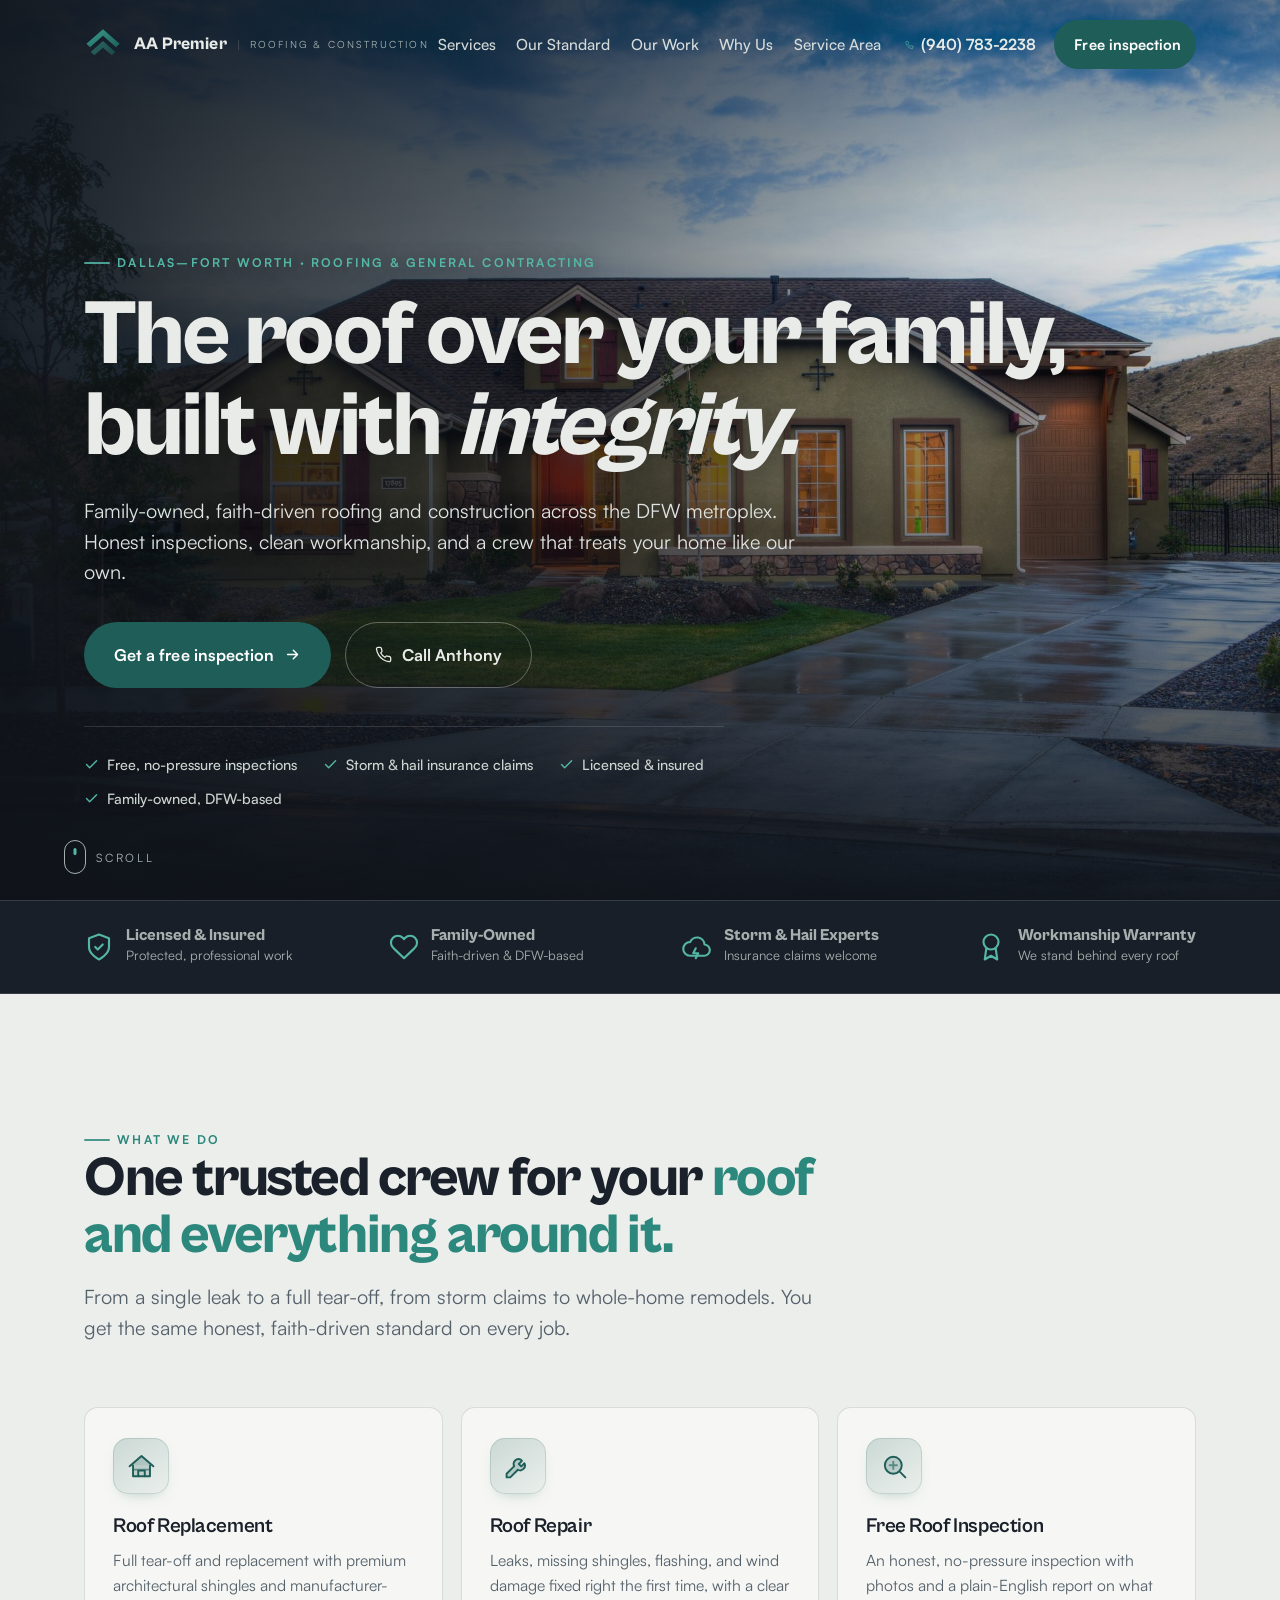
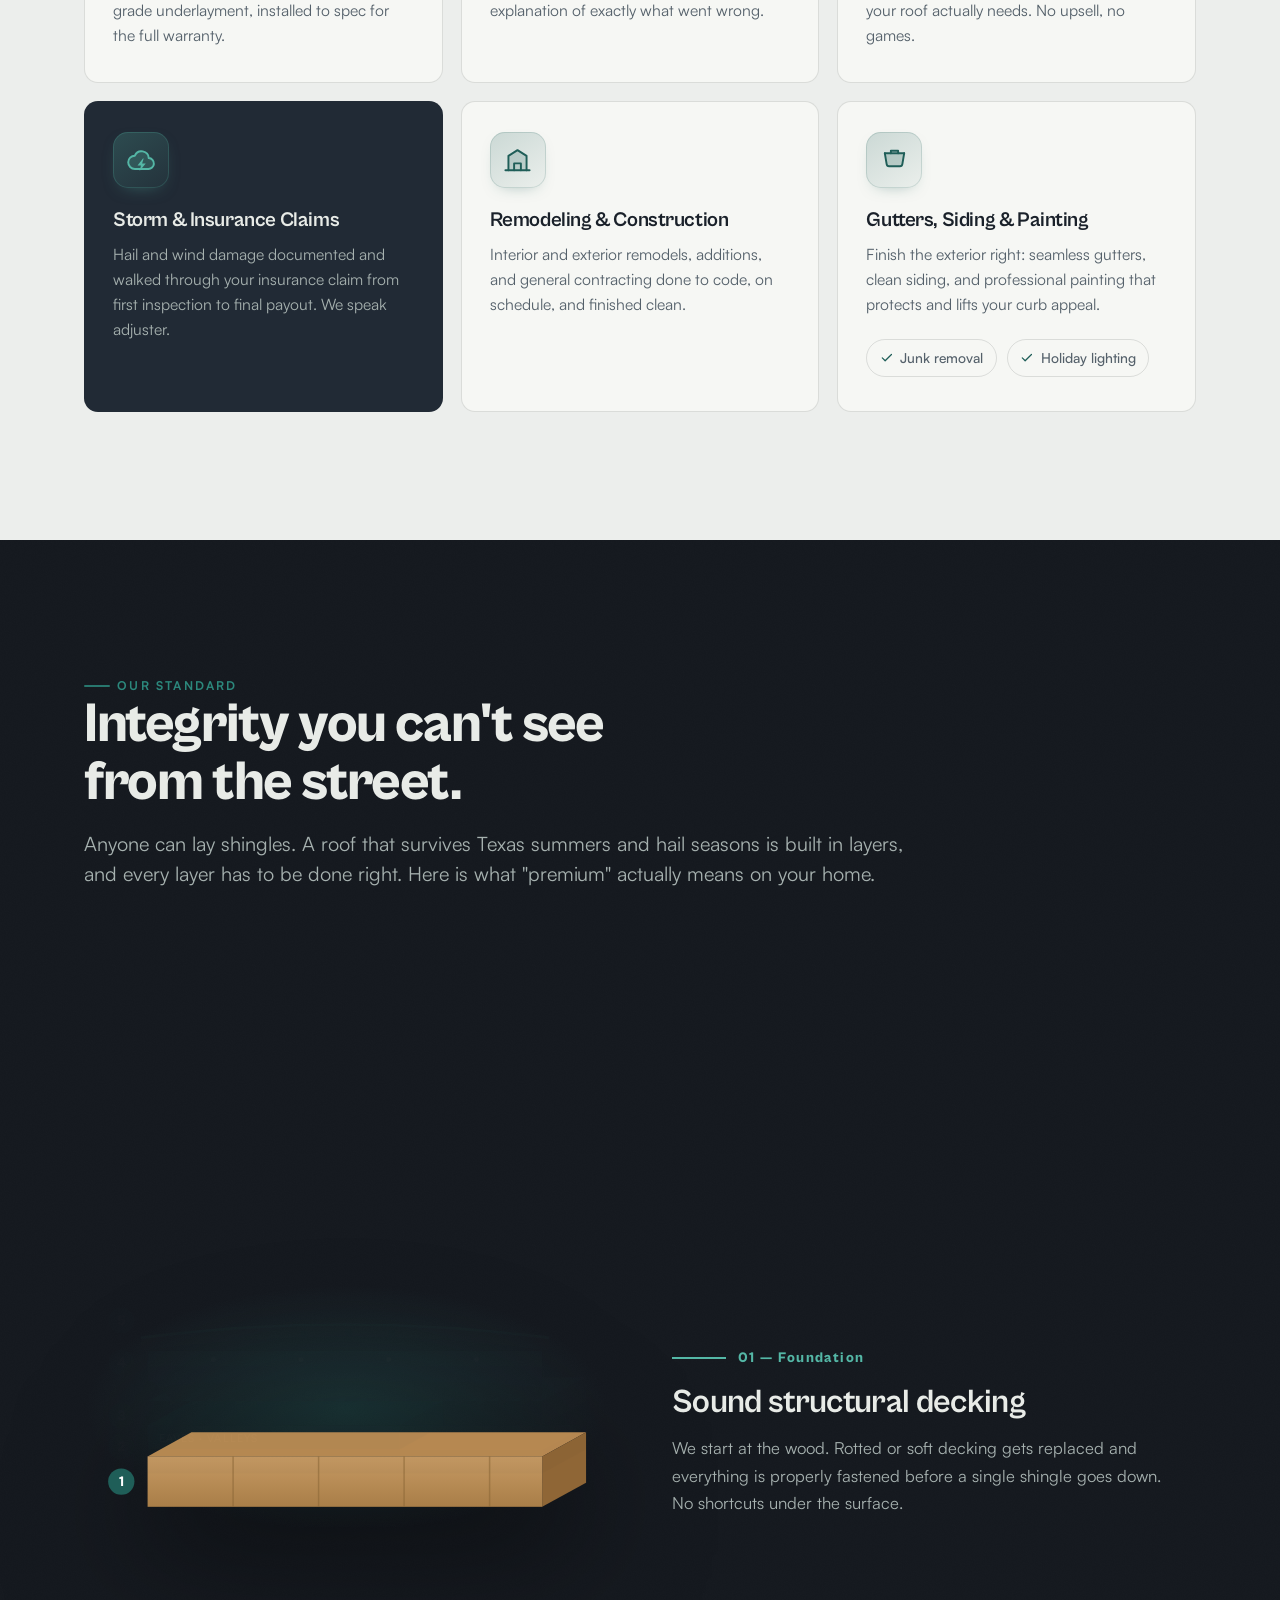
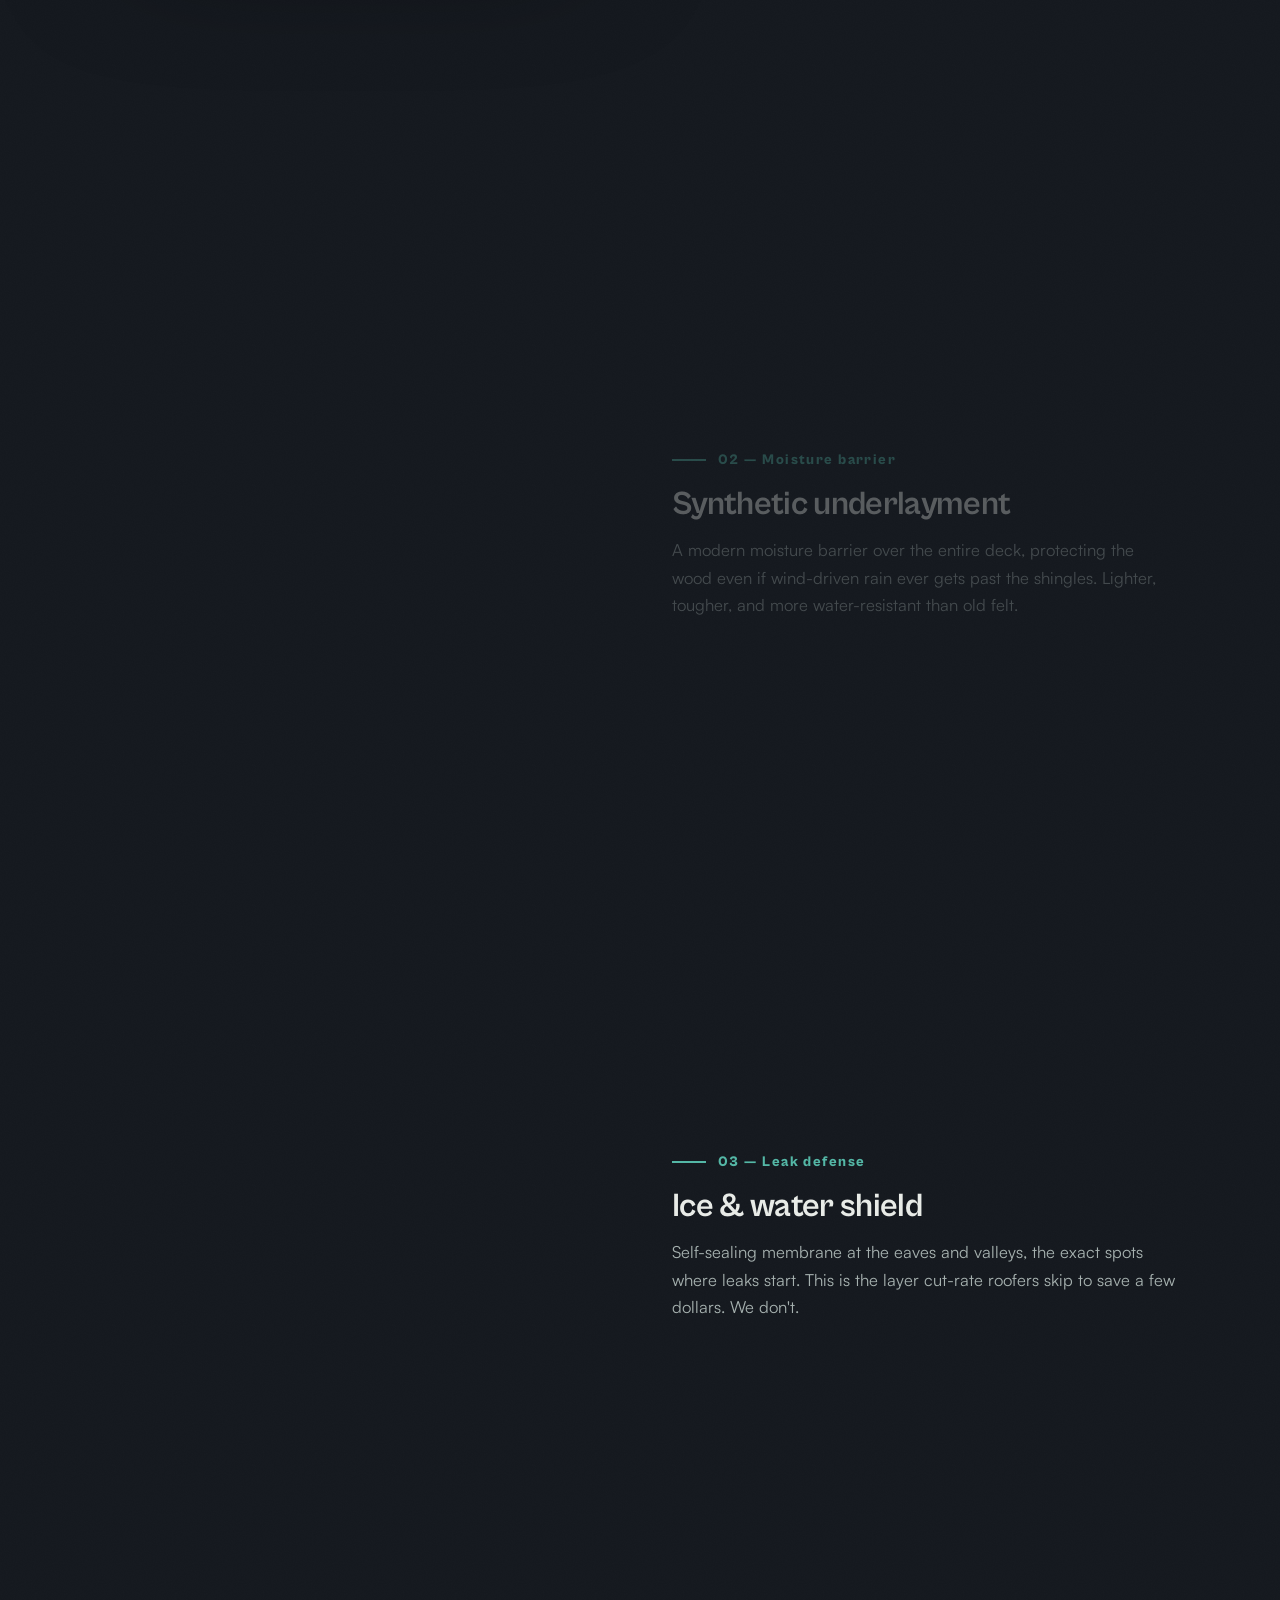
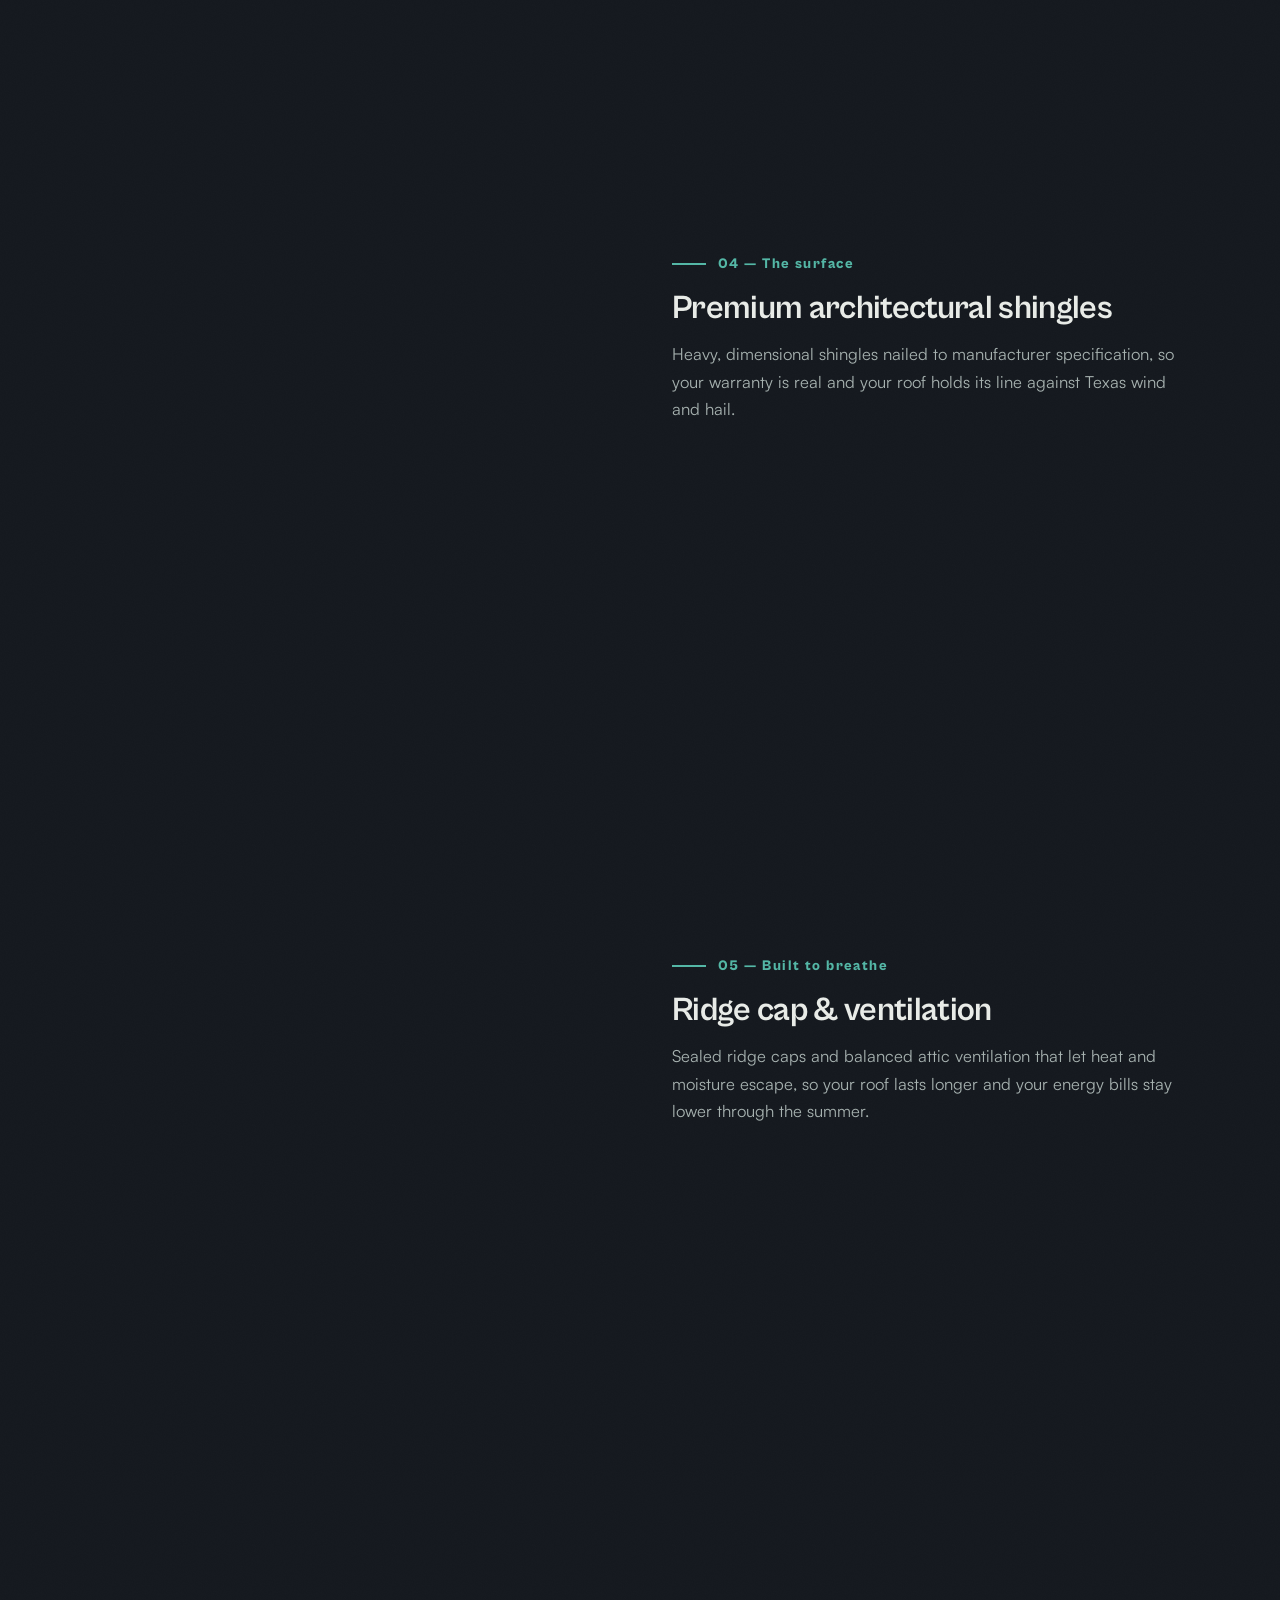
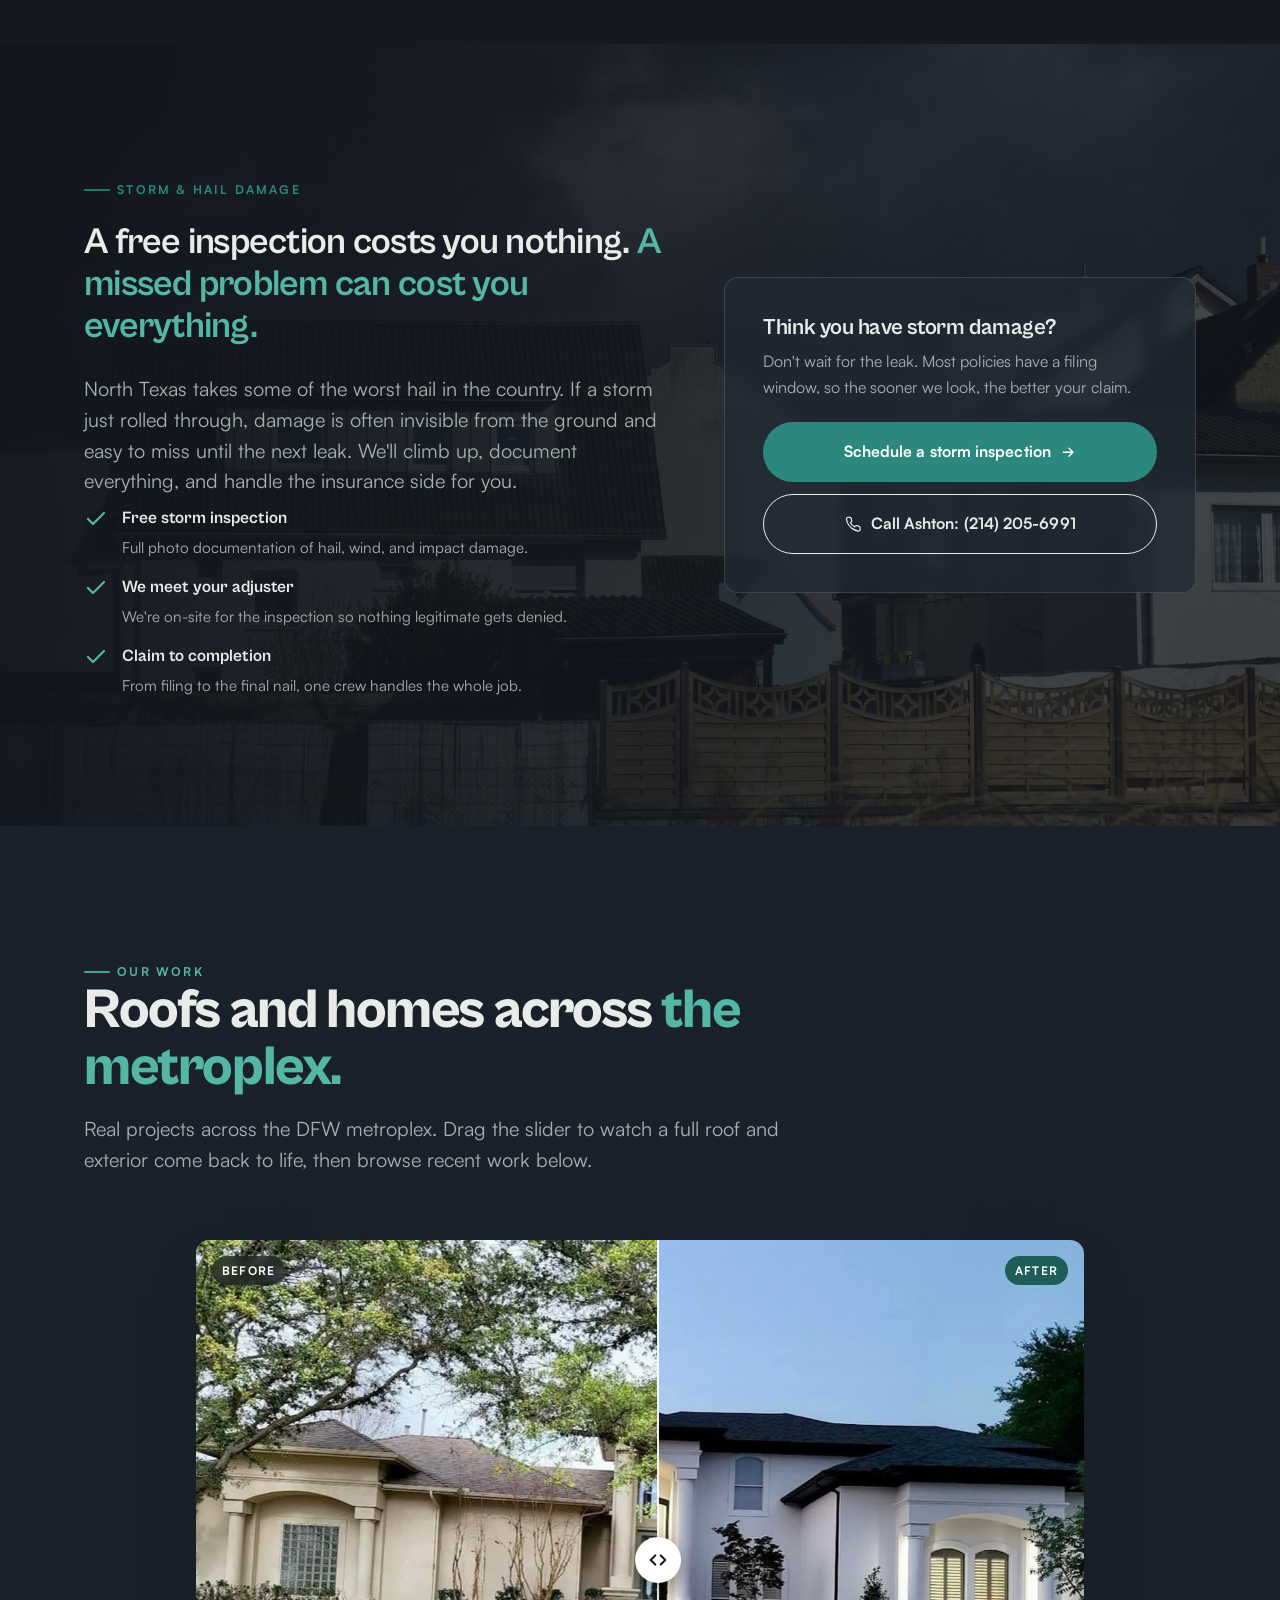
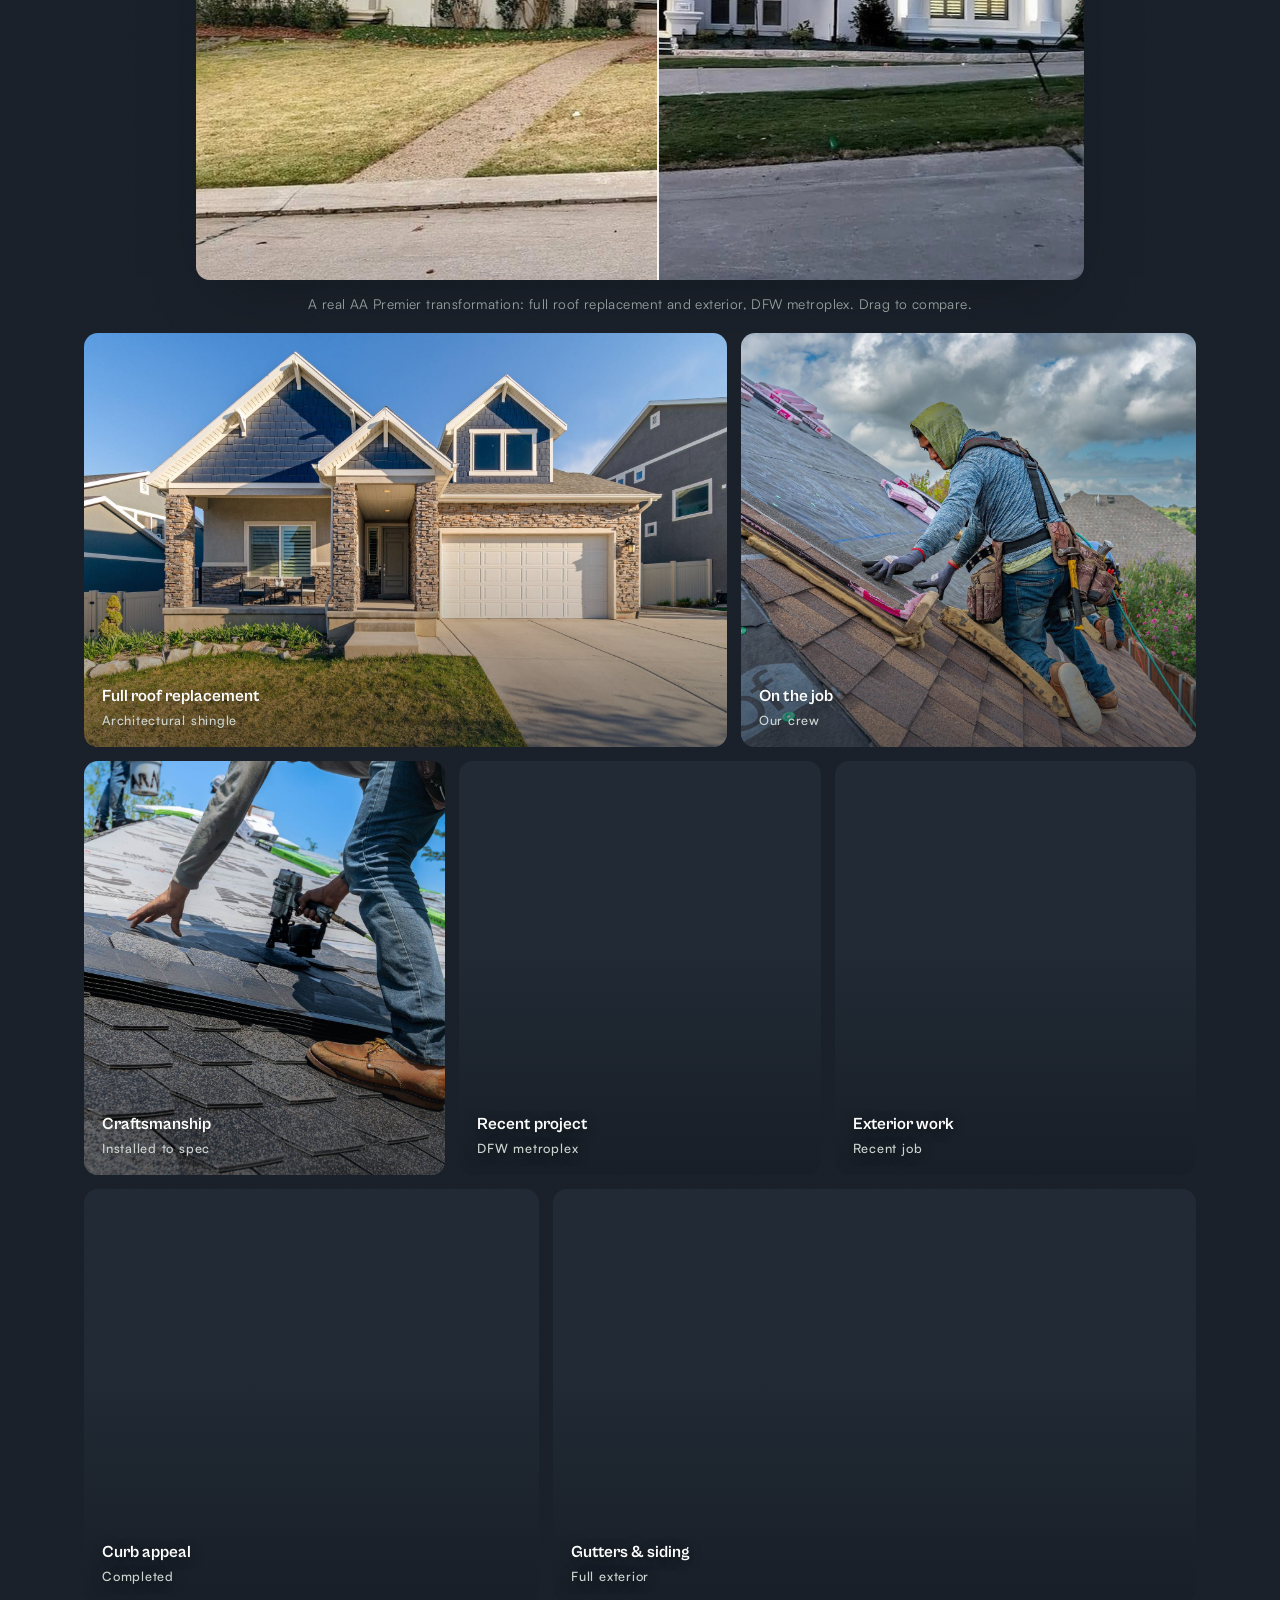
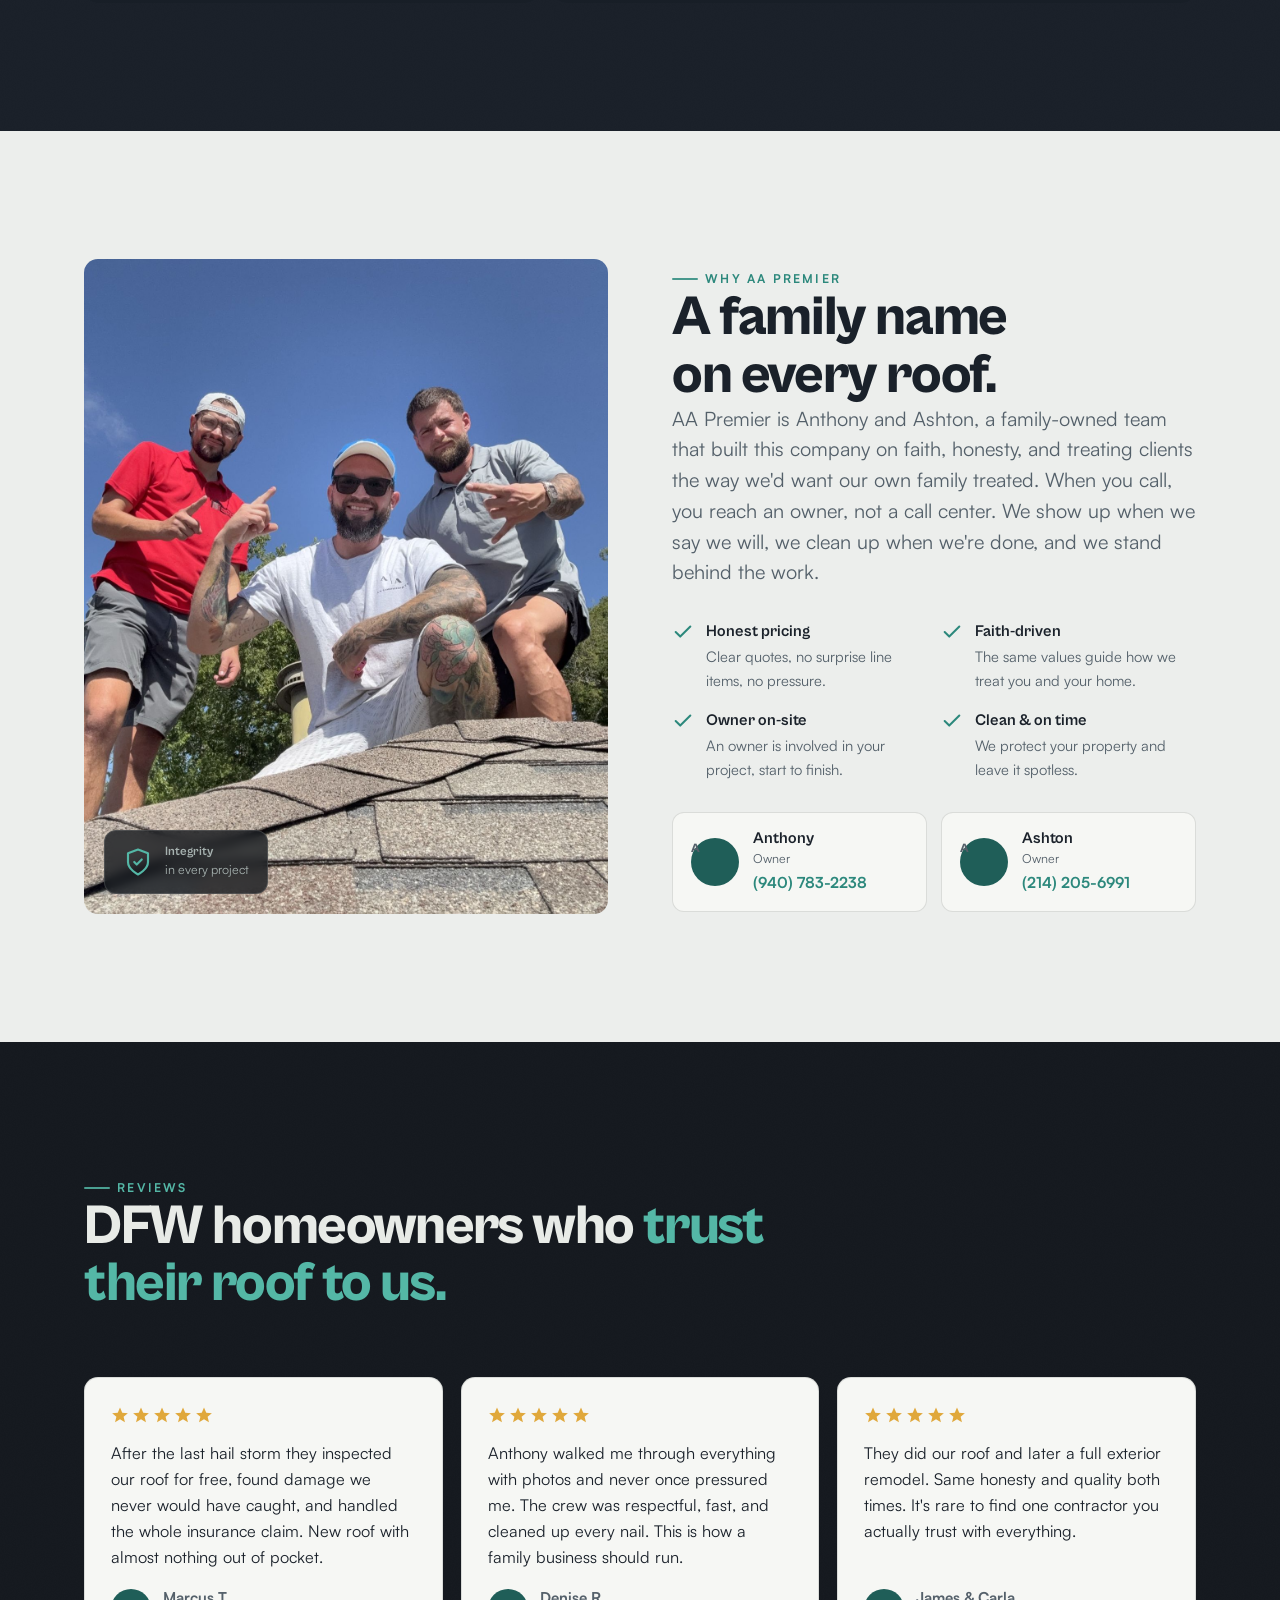
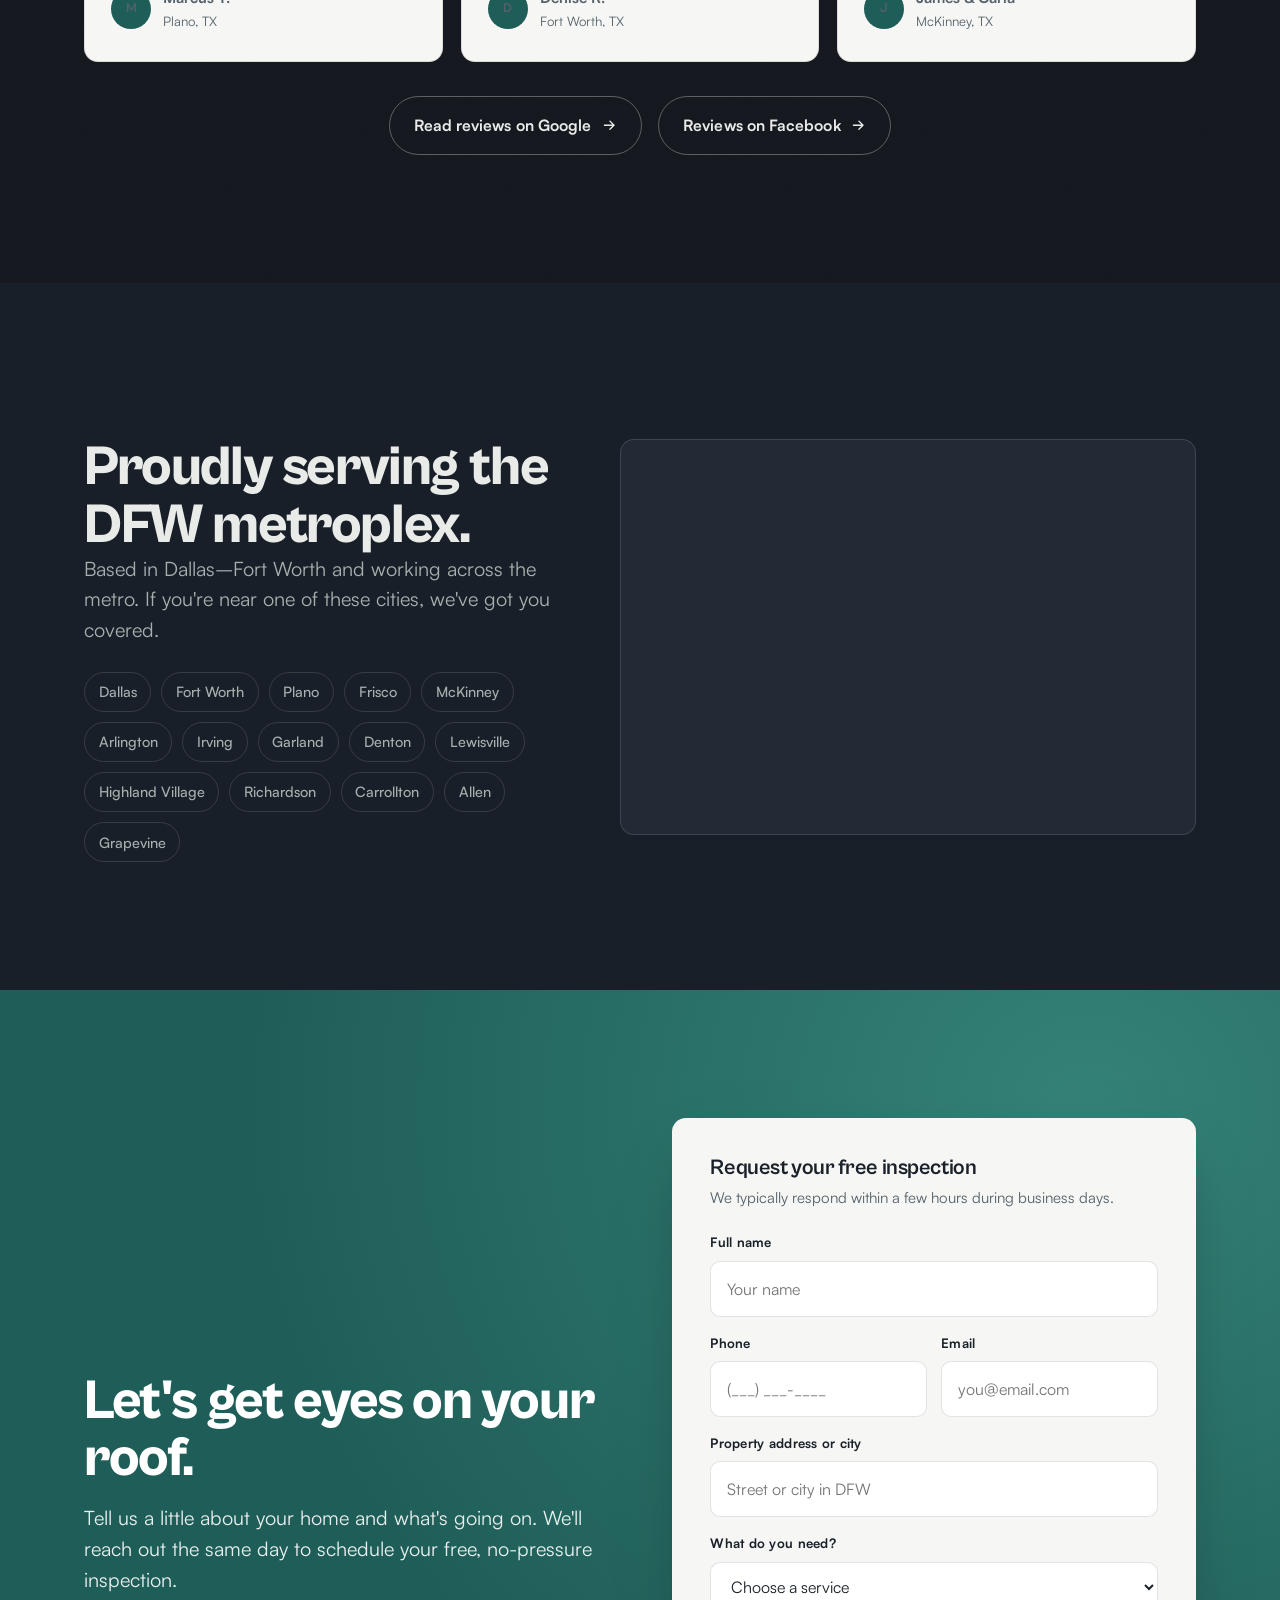
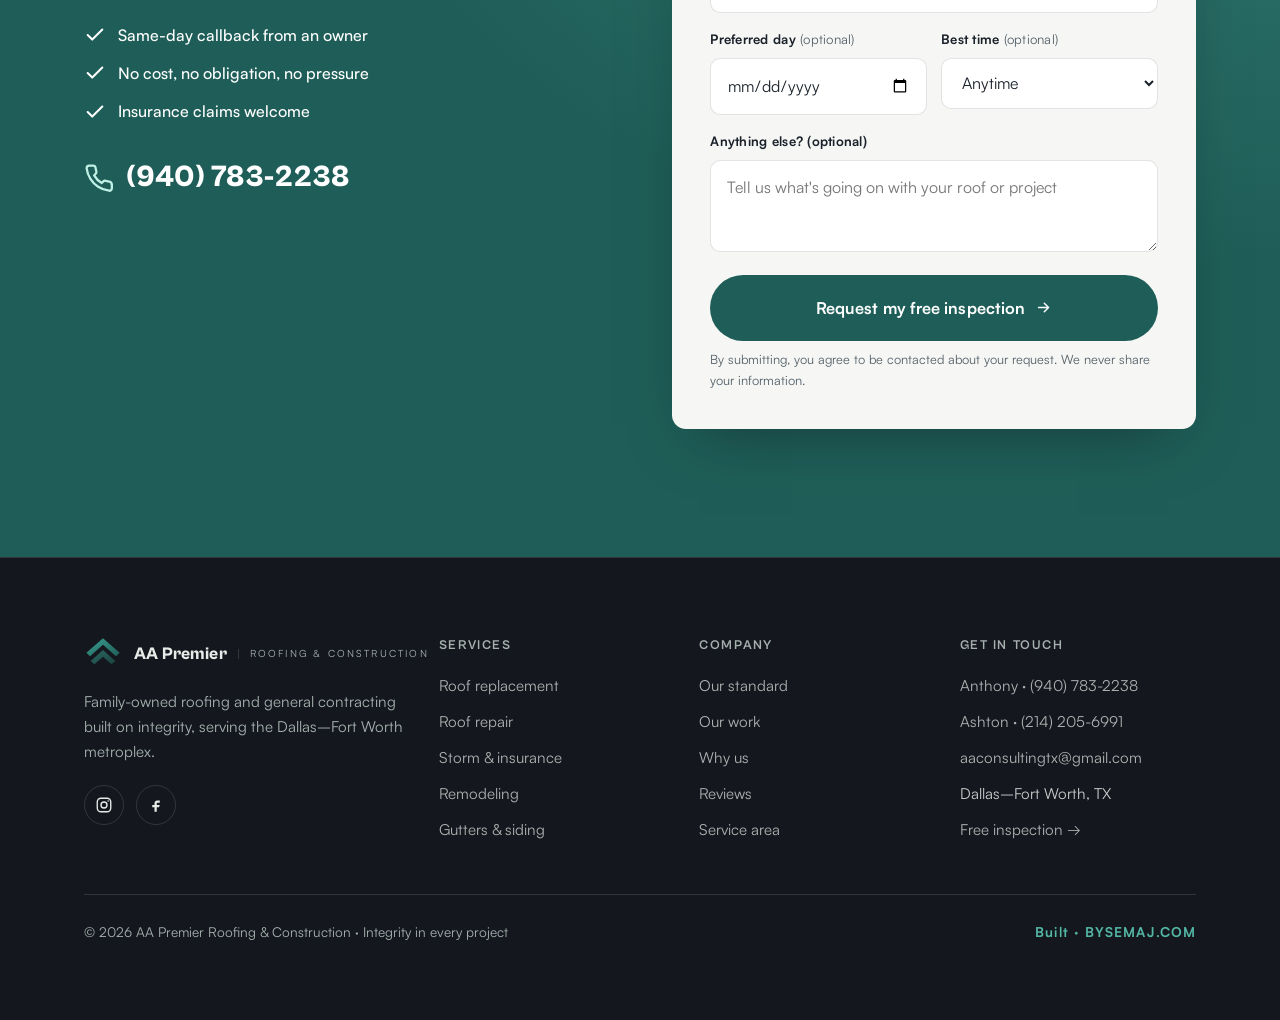
==== index.html @ 46d0b24b "Center service-area map on DFW via coordinates instead of ambiguous metroplex geocode" ====
<!DOCTYPE html>
<html lang="en" class="no-js">
<head>
<meta charset="UTF-8">
<meta name="viewport" content="width=device-width, initial-scale=1">
<title>AA Premier Roofing &amp; Construction | Dallas–Fort Worth Roofers</title>
<meta name="description" content="Family-owned, faith-driven roofing and general contracting across the Dallas–Fort Worth metroplex. Free roof inspections, storm &amp; hail insurance claims, replacements, repairs, and remodels done with integrity.">
<meta name="theme-color" content="#14181e">
<meta property="og:title" content="AA Premier Roofing &amp; Construction | Dallas–Fort Worth">
<meta property="og:description" content="Honest inspections, clean workmanship, and a crew that treats your home like our own. Serving the DFW metroplex.">
<meta property="og:type" content="website">
<!-- swap these absolute URLs when the final domain goes live -->
<meta property="og:url" content="https://aa-premier-roofing.vercel.app/">
<meta property="og:image" content="https://aa-premier-roofing.vercel.app/assets/img/hero-poster.jpg">
<meta name="twitter:card" content="summary_large_image">
<link rel="canonical" href="https://aa-premier-roofing.vercel.app/">
<script type="application/ld+json">
{
  "@context": "https://schema.org",
  "@type": "RoofingContractor",
  "name": "AA Premier Roofing & Construction",
  "alternateName": "AA Consulting TX",
  "url": "https://aa-premier-roofing.vercel.app/",
  "image": "https://aa-premier-roofing.vercel.app/assets/img/hero-poster.jpg",
  "email": "aaconsultingtx@gmail.com",
  "telephone": "+1-940-783-2238",
  "slogan": "Integrity in every project",
  "description": "Family-owned, faith-driven roofing and general contracting across the Dallas–Fort Worth metroplex. Free roof inspections, storm & hail insurance claims, replacements, repairs, and remodels.",
  "address": { "@type": "PostalAddress", "addressLocality": "Dallas–Fort Worth", "addressRegion": "TX", "addressCountry": "US" },
  "areaServed": ["Dallas","Fort Worth","Plano","Frisco","McKinney","Arlington","Irving","Garland","Denton","Lewisville","Highland Village","Richardson","Carrollton","Allen","Grapevine"],
  "sameAs": ["https://www.instagram.com/aaconsultingtx/","https://www.facebook.com/61578391972084/"],
  "contactPoint": [
    { "@type": "ContactPoint", "telephone": "+1-940-783-2238", "contactType": "customer service", "name": "Anthony" },
    { "@type": "ContactPoint", "telephone": "+1-214-205-6991", "contactType": "customer service", "name": "Ashton" }
  ]
}
</script>
<link rel="preconnect" href="/">
<link rel="preload" href="assets/fonts/CabinetGrotesk-Extrabold.woff2" as="font" type="font/woff2" crossorigin>
<link rel="preload" href="assets/fonts/Satoshi-Regular.woff2" as="font" type="font/woff2" crossorigin>
<link rel="stylesheet" href="assets/vendor/lenis.css">
<link rel="stylesheet" href="styles.css">
<link rel="icon" href="data:image/svg+xml,%3Csvg xmlns='http://www.w3.org/2000/svg' viewBox='0 0 48 48'%3E%3Cpath fill='%231f5e58' d='M24 4 3 22.5l4.6 4.2L24 12.4l16.4 14.3 4.6-4.2z'/%3E%3Cpath fill='%232c887c' d='M24 19 8.5 32.8l4.6 4.2L24 27.4l10.9 9.6 4.6-4.2z'/%3E%3C/svg%3E">
<script>document.documentElement.className='js';</script>
</head>
<body>

<!-- ============ SVG SYMBOL DEFS ============ -->
<svg width="0" height="0" style="position:absolute" aria-hidden="true">
  <defs>
    <linearGradient id="pg" x1="0" y1="0" x2="1" y2="1">
      <stop offset="0" stop-color="#3a9e90"/><stop offset="1" stop-color="#1f5e58"/>
    </linearGradient>
    <symbol id="mark" viewBox="0 0 48 48">
      <path fill="url(#pg)" d="M24 4 3 22.5l4.6 4.2L24 12.4l16.4 14.3 4.6-4.2z"/>
      <path fill="url(#pg)" opacity=".6" d="M24 19 8.5 32.8l4.6 4.2L24 27.4l10.9 9.6 4.6-4.2z"/>
    </symbol>
    <symbol id="ph" viewBox="0 0 24 24" fill="none" stroke="currentColor" stroke-width="1.8" stroke-linecap="round" stroke-linejoin="round">
      <path d="M22 16.9v3a2 2 0 0 1-2.2 2 19.8 19.8 0 0 1-8.6-3.1 19.5 19.5 0 0 1-6-6 19.8 19.8 0 0 1-3.1-8.6A2 2 0 0 1 4.1 2h3a2 2 0 0 1 2 1.7c.1.9.3 1.8.6 2.7a2 2 0 0 1-.5 2.1L8 9.8a16 16 0 0 0 6 6l1.3-1.3a2 2 0 0 1 2.1-.4c.9.3 1.8.5 2.7.6a2 2 0 0 1 1.7 2Z"/>
    </symbol>
    <symbol id="ar" viewBox="0 0 24 24" fill="none" stroke="currentColor" stroke-width="2" stroke-linecap="round" stroke-linejoin="round"><path d="M5 12h14M13 6l6 6-6 6"/></symbol>
    <symbol id="ck" viewBox="0 0 24 24" fill="none" stroke="currentColor" stroke-width="2.2" stroke-linecap="round" stroke-linejoin="round"><path d="M20 6 9 17l-5-5"/></symbol>
    <symbol id="sh" viewBox="0 0 24 24" fill="none" stroke="currentColor" stroke-width="1.7" stroke-linecap="round" stroke-linejoin="round"><path d="M12 22s8-4 8-10V5l-8-3-8 3v7c0 6 8 10 8 10Z"/><path d="m9 12 2 2 4-4"/></symbol>
    <symbol id="st" viewBox="0 0 24 24" fill="currentColor"><path d="m12 2 3 6.9 7.5.6-5.7 4.9 1.8 7.3L12 17.8 5.4 21.7l1.8-7.3L1.5 9.5 9 8.9 12 2Z"/></symbol>
  </defs>
</svg>

<!-- ============ NAV ============ -->
<nav class="nav" id="nav">
  <div class="wrap nav-inner">
    <a href="#top" class="brand" aria-label="AA Premier Roofing and Construction — home">
      <svg class="mark" aria-hidden="true"><use href="#mark"/></svg>
      <span class="brand-txt">
        <span class="brand-name">AA Premier</span>
        <span class="brand-sub">Roofing &amp; Construction</span>
      </span>
    </a>
    <div class="nav-links">
      <a href="#services" class="nav-link">Services</a>
      <a href="#anatomy" class="nav-link">Our Standard</a>
      <a href="#work" class="nav-link">Our Work</a>
      <a href="#story" class="nav-link">Why Us</a>
      <a href="#area" class="nav-link">Service Area</a>
    </div>
    <div class="nav-actions">
      <a href="tel:+19407832238" class="nav-phone"><svg aria-hidden="true"><use href="#ph"/></svg>(940) 783-2238</a>
      <a href="#contact" class="btn">Free inspection</a>
      <button class="nav-burger" id="burger" aria-label="Open menu" aria-expanded="false">
        <svg width="26" height="26" viewBox="0 0 24 24" fill="none" stroke="currentColor" stroke-width="1.8" stroke-linecap="round"><path d="M3 7h18M3 12h18M3 17h18"/></svg>
      </button>
    </div>
  </div>
</nav>

<!-- mobile menu -->
<div class="nav-mobile" id="mobileMenu">
  <div class="nav-mobile-top">
    <a href="#top" class="brand" data-close><svg class="mark"><use href="#mark"/></svg><span class="brand-txt"><span class="brand-name">AA Premier</span><span class="brand-sub">Roofing &amp; Construction</span></span></a>
    <button class="nav-mobile-close" id="closeMenu" aria-label="Close menu"><svg width="28" height="28" viewBox="0 0 24 24" fill="none" stroke="currentColor" stroke-width="1.8" stroke-linecap="round"><path d="M6 6l12 12M18 6 6 18"/></svg></button>
  </div>
  <nav class="nav-mobile-links">
    <a href="#services" data-close><span>01</span>Services</a>
    <a href="#anatomy" data-close><span>02</span>Our Standard</a>
    <a href="#work" data-close><span>03</span>Our Work</a>
    <a href="#story" data-close><span>04</span>Why Us</a>
    <a href="#area" data-close><span>05</span>Service Area</a>
  </nav>
  <div class="nav-mobile-foot">
    <a href="tel:+19407832238" class="btn btn--ghost btn--block"><svg aria-hidden="true"><use href="#ph"/></svg>Call (940) 783-2238</a>
    <a href="#contact" class="btn btn--block" data-close>Get a free inspection</a>
  </div>
</div>

<!-- mobile sticky action bar (nav phone/CTA collapse behind the burger on small screens) -->
<div class="mob-bar" id="mobBar">
  <a href="tel:+19407832238" class="btn btn--ghost"><svg aria-hidden="true"><use href="#ph"/></svg>Call now</a>
  <a href="#contact" class="btn">Free inspection<svg aria-hidden="true"><use href="#ar"/></svg></a>
</div>

<!-- ============ HERO ============ -->
<header class="hero" id="top">
  <div class="hero-media">
    <video autoplay muted loop playsinline poster="assets/img/hero-poster.jpg" id="heroVid">
      <source src="assets/video/hero-720.mp4" type="video/mp4">
      <source src="assets/video/hero-360.mp4" type="video/mp4">
    </video>
    <img class="hero-fallback" src="assets/img/hero-poster.jpg" alt="A well-built roof on a Texas home at golden hour">
  </div>
  <div class="wrap hero-inner">
    <span class="eyebrow hero-eyebrow reveal">Dallas–Fort Worth · Roofing &amp; General Contracting</span>
    <h1 class="t-hero reveal" data-d="1">The roof over your family,<br>built with <em>integrity.</em></h1>
    <p class="lede reveal" data-d="2">Family-owned, faith-driven roofing and construction across the DFW metroplex. Honest inspections, clean workmanship, and a crew that treats your home like our own.</p>
    <div class="hero-cta reveal" data-d="3">
      <a href="#contact" class="btn btn--lg">Get a free inspection<svg aria-hidden="true"><use href="#ar"/></svg></a>
      <a href="tel:+19407832238" class="btn btn--lg btn--ghost"><svg aria-hidden="true"><use href="#ph"/></svg>Call Anthony</a>
    </div>
    <ul class="hero-trust reveal" data-d="4">
      <li><svg aria-hidden="true"><use href="#ck"/></svg>Free, no-pressure inspections</li>
      <li><svg aria-hidden="true"><use href="#ck"/></svg>Storm &amp; hail insurance claims</li>
      <li><svg aria-hidden="true"><use href="#ck"/></svg>Licensed &amp; insured</li>
      <li><svg aria-hidden="true"><use href="#ck"/></svg>Family-owned, DFW-based</li>
    </ul>
  </div>
  <div class="scroll-cue" aria-hidden="true"><span class="dot"></span>Scroll</div>
</header>

<!-- ============ TRUST BADGES ============ -->
<section class="badges">
  <div class="wrap">
    <div class="badge"><svg aria-hidden="true"><use href="#sh"/></svg><span><b>Licensed &amp; Insured</b><span>Protected, professional work</span></span></div>
    <div class="badge"><svg viewBox="0 0 24 24" fill="none" stroke="currentColor" stroke-width="1.7" stroke-linecap="round" stroke-linejoin="round" aria-hidden="true"><path d="M20.8 4.6a5.5 5.5 0 0 0-7.8 0L12 5.7l-1-1.1a5.5 5.5 0 0 0-7.8 7.8l1 1.1L12 21l7.8-7.5 1-1.1a5.5 5.5 0 0 0 0-7.8Z"/></svg><span><b>Family-Owned</b><span>Faith-driven &amp; DFW-based</span></span></div>
    <div class="badge"><svg viewBox="0 0 24 24" fill="none" stroke="currentColor" stroke-width="1.7" stroke-linecap="round" stroke-linejoin="round" aria-hidden="true"><path d="M17.5 19a4.5 4.5 0 0 0 .5-9 6 6 0 0 0-11.5-2A4.5 4.5 0 0 0 6.5 19Z"/><path d="M11 13l-2 4h4l-2 4"/></svg><span><b>Storm &amp; Hail Experts</b><span>Insurance claims welcome</span></span></div>
    <div class="badge"><svg viewBox="0 0 24 24" fill="none" stroke="currentColor" stroke-width="1.7" stroke-linecap="round" stroke-linejoin="round" aria-hidden="true"><circle cx="12" cy="8" r="6"/><path d="M8.2 13.5 7 22l5-3 5 3-1.2-8.5"/></svg><span><b>Workmanship Warranty</b><span>We stand behind every roof</span></span></div>
  </div>
</section>

<!-- ============ SERVICES ============ -->
<section class="section section-light" id="services">
  <div class="wrap">
    <div class="section-head">
      <span class="eyebrow reveal">What we do</span>
      <h2 class="t-h2 reveal" data-d="1">One trusted crew for your <span class="accent">roof and everything around it.</span></h2>
      <p class="lede muted reveal" data-d="2">From a single leak to a full tear-off, from storm claims to whole-home remodels. You get the same honest, faith-driven standard on every job.</p>
    </div>
    <div class="svc-grid">
      <article class="svc reveal">
        <div class="svc-ic"><svg viewBox="0 0 24 24" fill="none" stroke="currentColor" stroke-width="1.6" stroke-linecap="round" stroke-linejoin="round"><path fill="currentColor" stroke="none" opacity=".16" d="M5 11.5h14V20H5z"/><path d="M5 11.2V20h14v-8.8"/><path d="M9.3 20v-4.6h5.4V20"/><path d="M5.4 14.6h13.2" opacity=".6"/><g class="i-roof"><path fill="currentColor" stroke="none" opacity=".24" d="M12 3.2 2.6 11.4h18.8z"/><path d="M2.2 11.8 12 3.4l9.8 8.4"/></g></svg></div>
        <h3>Roof Replacement</h3>
        <p>Full tear-off and replacement with premium architectural shingles and manufacturer-grade underlayment, installed to spec for the full warranty.</p>
      </article>
      <article class="svc reveal" data-d="1">
        <div class="svc-ic"><svg viewBox="0 0 24 24" fill="none" stroke="currentColor" stroke-width="1.6" stroke-linecap="round" stroke-linejoin="round"><g class="i-wrench"><path fill="currentColor" stroke="none" opacity=".2" d="M14.7 6.3a4 4 0 0 0-5.4 5.4L3 18v3h3l6.3-6.3a4 4 0 0 0 5.4-5.4l-2.6 2.6-2-2 2.6-2.6Z"/><path d="M14.7 6.3a4 4 0 0 0-5.4 5.4L3 18v3h3l6.3-6.3a4 4 0 0 0 5.4-5.4l-2.6 2.6-2-2 2.6-2.6Z"/></g></svg></div>
        <h3>Roof Repair</h3>
        <p>Leaks, missing shingles, flashing, and wind damage fixed right the first time, with a clear explanation of exactly what went wrong.</p>
      </article>
      <article class="svc reveal" data-d="2">
        <div class="svc-ic"><svg viewBox="0 0 24 24" fill="none" stroke="currentColor" stroke-width="1.6" stroke-linecap="round" stroke-linejoin="round"><g class="i-scan"><circle cx="11" cy="11" r="7" fill="currentColor" stroke="none" opacity=".18"/><circle cx="11" cy="11" r="7"/><path d="m11 8v6M8 11h6" opacity=".6"/><path d="m21 21-4.3-4.3"/></g></svg></div>
        <h3>Free Roof Inspection</h3>
        <p>An honest, no-pressure inspection with photos and a plain-English report on what your roof actually needs. No upsell, no games.</p>
      </article>
      <article class="svc svc--feature reveal">
        <div class="svc-ic"><svg viewBox="0 0 24 24" fill="none" stroke="currentColor" stroke-width="1.6" stroke-linecap="round" stroke-linejoin="round"><path fill="currentColor" stroke="none" opacity=".2" d="M17.5 19a4.5 4.5 0 0 0 .5-9 6 6 0 0 0-11.5-2A4.5 4.5 0 0 0 6.5 19Z"/><path d="M17.5 19a4.5 4.5 0 0 0 .5-9 6 6 0 0 0-11.5-2A4.5 4.5 0 0 0 6.5 19Z"/><path class="i-bolt" fill="currentColor" stroke="none" d="M13.2 10.4 8.7 16.2h2.9l-1.2 4.4 5.1-6.2h-3l1.3-4z"/></svg></div>
        <h3>Storm &amp; Insurance Claims</h3>
        <p>Hail and wind damage documented and walked through your insurance claim from first inspection to final payout. We speak adjuster.</p>
      </article>
      <article class="svc reveal" data-d="1">
        <div class="svc-ic"><svg viewBox="0 0 24 24" fill="none" stroke="currentColor" stroke-width="1.6" stroke-linecap="round" stroke-linejoin="round"><path d="M2 20h20"/><g class="i-build"><path fill="currentColor" stroke="none" opacity=".18" d="M4.5 20V8.4L12 3.6l7.5 4.8V20z"/><path d="M4.5 20V8.2L12 3.4l7.5 4.8V20"/><path d="M9.2 20v-5.6h5.6V20"/></g></svg></div>
        <h3>Remodeling &amp; Construction</h3>
        <p>Interior and exterior remodels, additions, and general contracting done to code, on schedule, and finished clean.</p>
      </article>
      <article class="svc reveal" data-d="2">
        <div class="svc-ic"><svg viewBox="0 0 24 24" fill="none" stroke="currentColor" stroke-width="1.6" stroke-linecap="round" stroke-linejoin="round"><g class="i-bucket"><path fill="currentColor" stroke="none" opacity=".2" d="M4.6 6.5h14.8l-1.35 8.7a2 2 0 0 1-2 1.7H7.95a2 2 0 0 1-2-1.7z"/><path d="M4 6h16"/><path d="M4 6l1.5 9a2 2 0 0 0 2 1.7h9a2 2 0 0 0 2-1.7L20 6"/><path d="M9 6V4h6v2"/></g><circle class="i-drop" cx="12" cy="17.8" r="1.2" fill="currentColor" stroke="none"/></svg></div>
        <h3>Gutters, Siding &amp; Painting</h3>
        <p>Finish the exterior right: seamless gutters, clean siding, and professional painting that protects and lifts your curb appeal.</p>
        <div class="svc-extra">
          <span class="chip"><svg aria-hidden="true"><use href="#ck"/></svg>Junk removal</span>
          <span class="chip"><svg aria-hidden="true"><use href="#ck"/></svg>Holiday lighting</span>
        </div>
      </article>
    </div>
  </div>
</section>

<!-- ============ SIGNATURE: ANATOMY OF A PREMIUM ROOF ============ -->
<section class="section anatomy grain" id="anatomy">
  <div class="wrap">
    <div class="section-head" style="max-width:820px">
      <span class="eyebrow reveal">Our standard</span>
      <h2 class="t-h2 reveal" data-d="1">Integrity you can't see<br>from the street.</h2>
      <p class="lede muted reveal" data-d="2">Anyone can lay shingles. A roof that survives Texas summers and hail seasons is built in layers, and every layer has to be done right. Here is what "premium" actually means on your home.</p>
    </div>

    <div class="anatomy-grid">
      <!-- sticky cross-section -->
      <div class="anatomy-stage">
        <svg class="anatomy-svg" id="roofSvg" viewBox="52 192 478 224" role="img" aria-label="Cross-section of a premium roof system showing decking, underlayment, ice and water shield, shingles, and ridge cap with ventilation.">
          <defs>
            <linearGradient id="wood" x1="0" y1="0" x2="0" y2="1"><stop offset="0" stop-color="#c69a63"/><stop offset="1" stop-color="#a97e48"/></linearGradient>
            <linearGradient id="shingle" x1="0" y1="0" x2="0" y2="1"><stop offset="0" stop-color="#465666"/><stop offset="1" stop-color="#2f3b48"/></linearGradient>
            <linearGradient id="mem" x1="0" y1="0" x2="0" y2="1"><stop offset="0" stop-color="#2c887c"/><stop offset="1" stop-color="#1f5e58"/></linearGradient>
            <radialGradient id="aura" cx="50%" cy="50%" r="50%"><stop offset="0" stop-color="#2c887c" stop-opacity=".2"/><stop offset=".65" stop-color="#2c887c" stop-opacity=".07"/><stop offset="1" stop-color="#2c887c" stop-opacity="0"/></radialGradient>
          </defs>

          <!-- ambient aura anchoring the cross-section -->
          <ellipse cx="291" cy="308" rx="238" ry="112" fill="url(#aura)"/>

          <!-- L1 DECKING -->
          <g class="roof-layer" data-layer="1">
            <polygon points="110,352 470,352 510,330 150,330" fill="#b98a52"/>
            <polygon points="470,352 470,398 510,376 510,330" fill="#8f6636"/>
            <rect x="110" y="352" width="360" height="46" fill="url(#wood)"/>
            <g stroke="#8a6636" stroke-width="1.4" opacity=".55"><line x1="188" y1="352" x2="188" y2="398"/><line x1="266" y1="352" x2="266" y2="398"/><line x1="344" y1="352" x2="344" y2="398"/><line x1="422" y1="352" x2="422" y2="398"/></g>
          </g>

          <!-- L2 UNDERLAYMENT -->
          <g class="roof-layer" data-layer="2">
            <polygon points="110,330 470,330 510,308 150,308" fill="#3a4048"/>
            <polygon points="470,330 470,352 510,330 510,308" fill="#252a31"/>
            <rect x="110" y="330" width="360" height="22" fill="#2f353d"/>
            <g stroke="#454c56" stroke-width="1.2" opacity=".7"><line x1="110" y1="341" x2="470" y2="341"/></g>
          </g>

          <!-- L3 ICE & WATER SHIELD (eaves emphasis, shorter) -->
          <g class="roof-layer" data-layer="3">
            <polygon points="110,308 340,308 380,286 150,286" fill="#2c887c"/>
            <polygon points="340,308 340,330 380,308 380,286" fill="#1a5751"/>
            <rect x="110" y="308" width="230" height="22" fill="url(#mem)"/>
            <text x="120" y="323" font-family="Satoshi,sans-serif" font-size="10" fill="#d7efe9" opacity=".9" letter-spacing="1">EAVES · VALLEYS</text>
          </g>

          <!-- L4 SHINGLES (courses with tabs) -->
          <g class="roof-layer" data-layer="4">
            <polygon points="110,286 470,286 510,264 150,264" fill="#556575"/>
            <polygon points="470,286 470,308 510,286 510,264" fill="#39434f"/>
            <!-- three overlapping courses, toothed bottom edge -->
            <g fill="url(#shingle)">
              <path d="M110 264 h360 v18 l-20 8 v-8 l-20 8 v-8 l-20 8 v-8 l-20 8 v-8 l-20 8 v-8 l-20 8 v-8 l-20 8 v-8 l-20 8 v-8 l-20 8 v-8 l-20 8 v-8 l-20 8 v-8 l-20 8 v-8 l-20 8 v-8 l-20 8 v-8 l-20 8 v-8 l-20 8 v-8 l-20 8 v-8 Z"/>
            </g>
            <rect x="110" y="252" width="360" height="16" fill="#4a5a6a"/>
            <rect x="110" y="240" width="360" height="14" fill="#556575"/>
            <!-- fasteners -->
            <g fill="#cfd8dd"><circle cx="170" cy="248" r="2.2"/><circle cx="250" cy="248" r="2.2"/><circle cx="330" cy="248" r="2.2"/><circle cx="410" cy="248" r="2.2"/></g>
          </g>

          <!-- L5 RIDGE CAP & VENT -->
          <g class="roof-layer" data-layer="5">
            <path d="M104 240 q186 -26 372 0 l0 -12 q-186 -24 -372 0 Z" fill="#3a4653"/>
            <path d="M104 228 q186 -24 372 0" fill="none" stroke="#54b7a6" stroke-width="2.4"/>
            <g fill="#1f5e58"><rect x="250" y="222" width="6" height="6" rx="1"/><rect x="290" y="220" width="6" height="6" rx="1"/><rect x="330" y="221" width="6" height="6" rx="1"/></g>
          </g>

          <!-- numbered pins -->
          <g font-family="'Cabinet Grotesk',sans-serif" font-weight="800" font-size="13">
            <g class="roof-label" data-layer="1"><circle cx="86" cy="375" r="12" fill="#1f5e58"/><text x="86" y="379" text-anchor="middle" fill="#fff">1</text></g>
            <g class="roof-label" data-layer="2"><circle cx="86" cy="343" r="12" fill="#1f5e58"/><text x="86" y="347" text-anchor="middle" fill="#fff">2</text></g>
            <g class="roof-label" data-layer="3"><circle cx="86" cy="315" r="12" fill="#1f5e58"/><text x="86" y="319" text-anchor="middle" fill="#fff">3</text></g>
            <g class="roof-label" data-layer="4"><circle cx="86" cy="266" r="12" fill="#1f5e58"/><text x="86" y="270" text-anchor="middle" fill="#fff">4</text></g>
            <g class="roof-label" data-layer="5"><circle cx="86" cy="228" r="12" fill="#1f5e58"/><text x="86" y="232" text-anchor="middle" fill="#fff">5</text></g>
          </g>
        </svg>
      </div>

      <!-- narrated steps -->
      <div class="anatomy-steps" id="roofSteps">
        <div class="astep" data-step="1">
          <span class="astep-num">01 — Foundation</span>
          <h3>Sound structural decking</h3>
          <p>We start at the wood. Rotted or soft decking gets replaced and everything is properly fastened before a single shingle goes down. No shortcuts under the surface.</p>
        </div>
        <div class="astep" data-step="2">
          <span class="astep-num">02 — Moisture barrier</span>
          <h3>Synthetic underlayment</h3>
          <p>A modern moisture barrier over the entire deck, protecting the wood even if wind-driven rain ever gets past the shingles. Lighter, tougher, and more water-resistant than old felt.</p>
        </div>
        <div class="astep" data-step="3">
          <span class="astep-num">03 — Leak defense</span>
          <h3>Ice &amp; water shield</h3>
          <p>Self-sealing membrane at the eaves and valleys, the exact spots where leaks start. This is the layer cut-rate roofers skip to save a few dollars. We don't.</p>
        </div>
        <div class="astep" data-step="4">
          <span class="astep-num">04 — The surface</span>
          <h3>Premium architectural shingles</h3>
          <p>Heavy, dimensional shingles nailed to manufacturer specification, so your warranty is real and your roof holds its line against Texas wind and hail.</p>
        </div>
        <div class="astep" data-step="5">
          <span class="astep-num">05 — Built to breathe</span>
          <h3>Ridge cap &amp; ventilation</h3>
          <p>Sealed ridge caps and balanced attic ventilation that let heat and moisture escape, so your roof lasts longer and your energy bills stay lower through the summer.</p>
        </div>
      </div>
    </div>
  </div>
</section>

<!-- ============ STORM / INSURANCE ============ -->
<section class="section storm" id="storm">
  <div class="storm-bg"><img loading="lazy" decoding="async" src="assets/img/storm.jpg" alt="Storm clouds gathering over a neighborhood of rooftops"></div>
  <div class="wrap">
    <div class="storm-grid">
      <div>
        <span class="eyebrow reveal">Storm &amp; hail damage</span>
        <p class="storm-quote reveal" data-d="1">A free inspection costs you nothing. <span>A missed problem can cost you everything.</span></p>
        <p class="lede muted reveal" data-d="2">North Texas takes some of the worst hail in the country. If a storm just rolled through, damage is often invisible from the ground and easy to miss until the next leak. We'll climb up, document everything, and handle the insurance side for you.</p>
        <ul class="storm-list reveal" data-d="3">
          <li><svg aria-hidden="true"><use href="#ck"/></svg><div><b>Free storm inspection</b><p>Full photo documentation of hail, wind, and impact damage.</p></div></li>
          <li><svg aria-hidden="true"><use href="#ck"/></svg><div><b>We meet your adjuster</b><p>We're on-site for the inspection so nothing legitimate gets denied.</p></div></li>
          <li><svg aria-hidden="true"><use href="#ck"/></svg><div><b>Claim to completion</b><p>From filing to the final nail, one crew handles the whole job.</p></div></li>
        </ul>
      </div>
      <div class="storm-card reveal" data-d="2">
        <h3>Think you have storm damage?</h3>
        <p>Don't wait for the leak. Most policies have a filing window, so the sooner we look, the better your claim.</p>
        <a href="#contact" class="btn btn--bright btn--block">Schedule a storm inspection<svg aria-hidden="true"><use href="#ar"/></svg></a>
        <a href="tel:+12142056991" class="btn btn--ghost btn--block" style="margin-top:12px"><svg aria-hidden="true"><use href="#ph"/></svg>Call Ashton: (214) 205-6991</a>
      </div>
    </div>
  </div>
</section>

<!-- ============ WORK / GALLERY ============ -->
<section class="section section-slate grain" id="work">
  <div class="wrap">
    <div class="section-head">
      <span class="eyebrow reveal">Our work</span>
      <h2 class="t-h2 reveal" data-d="1">Roofs and homes across <span class="accent">the metroplex.</span></h2>
      <p class="lede muted reveal" data-d="2">Real projects across the DFW metroplex. Drag the slider to watch a full roof and exterior come back to life, then browse recent work below.</p>
    </div>
    <div class="ba-block reveal">
      <figure class="ba" style="--pos:52%">
        <img class="ba-img ba-after" loading="lazy" decoding="async" src="assets/img/work-after.jpg" alt="After: the same DFW home with a new architectural roof and refreshed white exterior at dusk">
        <img class="ba-img ba-before" loading="lazy" decoding="async" src="assets/img/work-before.jpg" alt="Before: the same home with a worn roof and dated tan exterior">
        <span class="ba-tag ba-tag-b">Before</span>
        <span class="ba-tag ba-tag-a">After</span>
        <div class="ba-line"><span class="ba-grip"><svg viewBox="0 0 24 24" fill="none" stroke="currentColor" stroke-width="2.2" stroke-linecap="round" stroke-linejoin="round"><path d="m9 7-5 5 5 5M15 7l5 5-5 5"/></svg></span></div>
        <input class="ba-range" type="range" min="0" max="100" value="52" aria-label="Drag to compare the before and after">
      </figure>
      <figcaption class="ba-cap">A real AA Premier transformation: full roof replacement and exterior, DFW metroplex. Drag to compare.</figcaption>
    </div>
    <div class="work-grid reveal">
      <figure class="work-item w-a"><img loading="lazy" decoding="async" src="assets/img/finished-1.jpg" alt="Finished home with a new architectural shingle roof at golden hour"><figcaption class="work-cap">Full roof replacement<span>Architectural shingle</span></figcaption></figure>
      <figure class="work-item w-b"><img loading="lazy" decoding="async" src="assets/img/crew.jpg" alt="AA Premier crew working on a residential roof"><figcaption class="work-cap">On the job<span>Our crew</span></figcaption></figure>
      <figure class="work-item w-c"><img loading="lazy" decoding="async" src="assets/img/craft.jpg" alt="Close-up of shingles being installed by hand"><figcaption class="work-cap">Craftsmanship<span>Installed to spec</span></figcaption></figure>
      <figure class="work-item w-d"><img loading="lazy" decoding="async" src="assets/img/gallery-1.jpg" alt="Recent roofing project"><figcaption class="work-cap">Recent project<span>DFW metroplex</span></figcaption></figure>
      <figure class="work-item w-e"><img loading="lazy" decoding="async" src="assets/img/project-real-2.jpg" alt="AA Premier crew painting a home exterior in the DFW metroplex"><figcaption class="work-cap">Exterior work<span>Recent job</span></figcaption></figure>
      <figure class="work-item w-f"><img loading="lazy" decoding="async" src="assets/img/finished-2.jpg" alt="Another finished home with a new roof"><figcaption class="work-cap">Curb appeal<span>Completed</span></figcaption></figure>
      <figure class="work-item w-g"><img loading="lazy" decoding="async" src="assets/img/gutters-siding.jpg" alt="Clean gutters and siding detail on a home"><figcaption class="work-cap">Gutters &amp; siding<span>Full exterior</span></figcaption></figure>
    </div>
  </div>
</section>

<!-- ============ WHY US / STORY ============ -->
<section class="section section-light" id="story">
  <div class="wrap">
    <div class="story-grid">
      <div class="story-media reveal">
        <img loading="lazy" decoding="async" src="assets/img/owners-real.jpg" alt="Anthony and Ashton with the AA Premier crew on a rooftop in the DFW metroplex">
        <div class="story-badge"><svg aria-hidden="true"><use href="#sh"/></svg><span><b>Integrity</b><span>in every project</span></span></div>
      </div>
      <div>
        <span class="eyebrow reveal">Why AA Premier</span>
        <h2 class="t-h2 reveal" data-d="1">A family name<br>on every roof.</h2>
        <p class="lede muted reveal" data-d="2">AA Premier is Anthony and Ashton, a family-owned team that built this company on faith, honesty, and treating clients the way we'd want our own family treated. When you call, you reach an owner, not a call center. We show up when we say we will, we clean up when we're done, and we stand behind the work.</p>
        <div class="values reveal" data-d="3">
          <div class="value"><svg aria-hidden="true"><use href="#ck"/></svg><div><b>Honest pricing</b><p>Clear quotes, no surprise line items, no pressure.</p></div></div>
          <div class="value"><svg aria-hidden="true"><use href="#ck"/></svg><div><b>Faith-driven</b><p>The same values guide how we treat you and your home.</p></div></div>
          <div class="value"><svg aria-hidden="true"><use href="#ck"/></svg><div><b>Owner on-site</b><p>An owner is involved in your project, start to finish.</p></div></div>
          <div class="value"><svg aria-hidden="true"><use href="#ck"/></svg><div><b>Clean &amp; on time</b><p>We protect your property and leave it spotless.</p></div></div>
        </div>
        <div class="owners reveal" data-d="4">
          <div class="owner"><span class="owner-mono">A</span><div><b>Anthony</b><span>Owner</span><a href="tel:+19407832238">(940) 783-2238</a></div></div>
          <div class="owner"><span class="owner-mono">A</span><div><b>Ashton</b><span>Owner</span><a href="tel:+12142056991">(214) 205-6991</a></div></div>
        </div>
      </div>
    </div>
  </div>
</section>

<!-- ============ REVIEWS ============ -->
<section class="section section-dark grain" id="reviews">
  <div class="wrap">
    <div class="section-head" style="max-width:760px">
      <span class="eyebrow reveal">Reviews</span>
      <h2 class="t-h2 reveal" data-d="1">DFW homeowners who <span class="accent">trust their roof to us.</span></h2>
    </div>
    <div class="rev-grid">
      <!-- SAMPLE reviews for demo — replace with real Google/Facebook reviews before launch -->
      <figure class="rev reveal">
        <div class="rev-stars" aria-label="5 out of 5 stars"><svg><use href="#st"/></svg><svg><use href="#st"/></svg><svg><use href="#st"/></svg><svg><use href="#st"/></svg><svg><use href="#st"/></svg></div>
        <p>After the last hail storm they inspected our roof for free, found damage we never would have caught, and handled the whole insurance claim. New roof with almost nothing out of pocket.</p>
        <figcaption class="rev-by"><span class="rev-av">M</span><span><b>Marcus T.</b><span>Plano, TX</span></span></figcaption>
      </figure>
      <figure class="rev reveal" data-d="1">
        <div class="rev-stars" aria-label="5 out of 5 stars"><svg><use href="#st"/></svg><svg><use href="#st"/></svg><svg><use href="#st"/></svg><svg><use href="#st"/></svg><svg><use href="#st"/></svg></div>
        <p>Anthony walked me through everything with photos and never once pressured me. The crew was respectful, fast, and cleaned up every nail. This is how a family business should run.</p>
        <figcaption class="rev-by"><span class="rev-av">D</span><span><b>Denise R.</b><span>Fort Worth, TX</span></span></figcaption>
      </figure>
      <figure class="rev reveal" data-d="2">
        <div class="rev-stars" aria-label="5 out of 5 stars"><svg><use href="#st"/></svg><svg><use href="#st"/></svg><svg><use href="#st"/></svg><svg><use href="#st"/></svg><svg><use href="#st"/></svg></div>
        <p>They did our roof and later a full exterior remodel. Same honesty and quality both times. It's rare to find one contractor you actually trust with everything.</p>
        <figcaption class="rev-by"><span class="rev-av">J</span><span><b>James &amp; Carla</b><span>McKinney, TX</span></span></figcaption>
      </figure>
    </div>
    <div class="rev-foot reveal">
      <a href="https://www.google.com/search?q=AA+Premier+Roofing+Construction+Dallas" target="_blank" rel="noopener" class="btn btn--ghost">Read reviews on Google<svg aria-hidden="true"><use href="#ar"/></svg></a>
      <a href="https://www.facebook.com/61578391972084/" target="_blank" rel="noopener" class="btn btn--ghost">Reviews on Facebook<svg aria-hidden="true"><use href="#ar"/></svg></a>
    </div>
  </div>
</section>

<!-- ============ SERVICE AREA + MAP ============ -->
<section class="section section-slate" id="area">
  <div class="wrap">
    <div class="area-grid">
      <div>
        <span class="eyebrow reveal">Service area</span>
        <h2 class="t-h2 reveal" data-d="1">Proudly serving the<br>DFW metroplex.</h2>
        <p class="lede muted reveal" data-d="2">Based in Dallas–Fort Worth and working across the metro. If you're near one of these cities, we've got you covered.</p>
        <div class="cities reveal" data-d="3">
          <span>Dallas</span><span>Fort Worth</span><span>Plano</span><span>Frisco</span><span>McKinney</span><span>Arlington</span><span>Irving</span><span>Garland</span><span>Denton</span><span>Lewisville</span><span>Highland Village</span><span>Richardson</span><span>Carrollton</span><span>Allen</span><span>Grapevine</span>
        </div>
      </div>
      <div class="map-frame reveal" data-d="1">
        <iframe title="AA Premier Roofing service area — Dallas–Fort Worth metroplex" src="https://www.google.com/maps?ll=32.85,-97.05&z=9&output=embed" loading="lazy" referrerpolicy="no-referrer-when-downgrade"></iframe>
      </div>
    </div>
  </div>
</section>

<!-- ============ CTA / LEAD FORM ============ -->
<section class="section cta" id="contact">
  <div class="wrap">
    <div class="cta-grid">
      <div>
        <span class="eyebrow reveal" style="color:#bff0e6">Free inspection</span>
        <h2 class="t-h2 reveal" data-d="1">Let's get eyes on your roof.</h2>
        <p class="lede reveal" data-d="2">Tell us a little about your home and what's going on. We'll reach out the same day to schedule your free, no-pressure inspection.</p>
        <ul class="cta-assure reveal" data-d="3">
          <li><svg aria-hidden="true"><use href="#ck"/></svg>Same-day callback from an owner</li>
          <li><svg aria-hidden="true"><use href="#ck"/></svg>No cost, no obligation, no pressure</li>
          <li><svg aria-hidden="true"><use href="#ck"/></svg>Insurance claims welcome</li>
        </ul>
        <a href="tel:+19407832238" class="cta-phone reveal" data-d="3"><svg aria-hidden="true"><use href="#ph"/></svg>(940) 783-2238</a>
      </div>

      <div class="form reveal" data-d="1">
        <form id="leadForm" novalidate data-crm-endpoint="">
          <div class="form-body">
            <h3>Request your free inspection</h3>
            <p class="sub">We typically respond within a few hours during business days.</p>
            <div class="field">
              <label for="name">Full name</label>
              <input id="name" name="name" type="text" autocomplete="name" placeholder="Your name" required>
            </div>
            <div class="field-row">
              <div class="field"><label for="phone">Phone</label><input id="phone" name="phone" type="tel" autocomplete="tel" placeholder="(___) ___-____" required></div>
              <div class="field"><label for="email">Email</label><input id="email" name="email" type="email" autocomplete="email" placeholder="you@email.com"></div>
            </div>
            <div class="field">
              <label for="address">Property address or city</label>
              <input id="address" name="address" type="text" autocomplete="street-address" placeholder="Street or city in DFW" required>
            </div>
            <div class="field">
              <label for="service">What do you need?</label>
              <select id="service" name="service" required>
                <option value="" disabled selected>Choose a service</option>
                <option>Free roof inspection</option>
                <option>Storm / hail &amp; insurance claim</option>
                <option>Roof repair</option>
                <option>Roof replacement</option>
                <option>Remodeling / construction</option>
                <option>Gutters, siding or painting</option>
                <option>Holiday lighting</option>
                <option>Junk removal</option>
                <option>Something else</option>
              </select>
            </div>
            <div class="field-row">
              <div class="field">
                <label for="prefDate">Preferred day <span class="opt">(optional)</span></label>
                <input id="prefDate" name="preferredDate" type="date">
              </div>
              <div class="field">
                <label for="prefTime">Best time <span class="opt">(optional)</span></label>
                <select id="prefTime" name="preferredTime">
                  <option value="" selected>Anytime</option>
                  <option>Morning (8–12)</option>
                  <option>Afternoon (12–4)</option>
                  <option>Evening (4–7)</option>
                  <option>Weekend</option>
                </select>
              </div>
            </div>
            <div class="field">
              <label for="message">Anything else? (optional)</label>
              <textarea id="message" name="message" placeholder="Tell us what's going on with your roof or project"></textarea>
            </div>
            <button type="submit" class="btn btn--lg btn--block">Request my free inspection<svg aria-hidden="true"><use href="#ar"/></svg></button>
            <small>By submitting, you agree to be contacted about your request. We never share your information.</small>
          </div>
          <div class="form-ok" id="formOk" role="status">
            <svg viewBox="0 0 24 24" fill="none" stroke="currentColor" stroke-width="2" stroke-linecap="round" stroke-linejoin="round"><circle cx="12" cy="12" r="10"/><path d="M8 12l3 3 5-6"/></svg>
            <h3>Thank you.</h3>
            <p class="sub">Your request is in. An owner will reach out the same day to schedule your free inspection.</p>
          </div>
        </form>
      </div>
    </div>
  </div>
</section>

<!-- ============ FOOTER ============ -->
<footer class="foot">
  <div class="wrap">
    <div class="foot-top">
      <div class="foot-brand">
        <a href="#top" class="brand"><svg class="mark"><use href="#mark"/></svg><span class="brand-txt"><span class="brand-name">AA Premier</span><span class="brand-sub">Roofing &amp; Construction</span></span></a>
        <p>Family-owned roofing and general contracting built on integrity, serving the Dallas–Fort Worth metroplex.</p>
        <div class="foot-social">
          <a href="https://www.instagram.com/aaconsultingtx/" target="_blank" rel="noopener" aria-label="Instagram"><svg viewBox="0 0 24 24" fill="none" stroke="currentColor" stroke-width="1.8"><rect x="3" y="3" width="18" height="18" rx="5"/><circle cx="12" cy="12" r="4"/><circle cx="17.5" cy="6.5" r="1" fill="currentColor" stroke="none"/></svg></a>
          <a href="https://www.facebook.com/61578391972084/" target="_blank" rel="noopener" aria-label="Facebook"><svg viewBox="0 0 24 24" fill="currentColor"><path d="M14 9h3V6h-3a4 4 0 0 0-4 4v2H7v3h3v6h3v-6h3l1-3h-4v-2a1 1 0 0 1 1-1Z"/></svg></a>
        </div>
      </div>
      <div class="foot-col">
        <h4>Services</h4>
        <ul>
          <li><a href="#services">Roof replacement</a></li>
          <li><a href="#services">Roof repair</a></li>
          <li><a href="#storm">Storm &amp; insurance</a></li>
          <li><a href="#services">Remodeling</a></li>
          <li><a href="#services">Gutters &amp; siding</a></li>
        </ul>
      </div>
      <div class="foot-col">
        <h4>Company</h4>
        <ul>
          <li><a href="#anatomy">Our standard</a></li>
          <li><a href="#work">Our work</a></li>
          <li><a href="#story">Why us</a></li>
          <li><a href="#reviews">Reviews</a></li>
          <li><a href="#area">Service area</a></li>
        </ul>
      </div>
      <div class="foot-col">
        <h4>Get in touch</h4>
        <ul>
          <li><a href="tel:+19407832238">Anthony · (940) 783-2238</a></li>
          <li><a href="tel:+12142056991">Ashton · (214) 205-6991</a></li>
          <li><a href="mailto:aaconsultingtx@gmail.com">aaconsultingtx@gmail.com</a></li>
          <li>Dallas–Fort Worth, TX</li>
          <li><a href="#contact">Free inspection →</a></li>
        </ul>
      </div>
    </div>
    <div class="foot-bottom">
      <span>© <span id="yr">2026</span> AA Premier Roofing &amp; Construction · Integrity in every project</span>
      <a class="built" href="https://bysemaj.com" target="_blank" rel="noopener">Built · BYSEMAJ.COM</a>
    </div>
  </div>
</footer>

<script src="assets/vendor/gsap.min.js"></script>
<script src="assets/vendor/ScrollTrigger.min.js"></script>
<script src="assets/vendor/lenis.min.js"></script>
<script src="main.js"></script>
</body>
</html>
---- assets/vendor/lenis.css ----
html.lenis,html.lenis body{height:auto}.lenis.lenis-smooth{scroll-behavior:auto!important}.lenis.lenis-smooth [data-lenis-prevent]{overscroll-behavior:contain}.lenis.lenis-stopped{overflow:hidden}.lenis.lenis-smooth iframe{pointer-events:none}
---- styles.css ----
/* ============================================================
   AA PREMIER ROOFING & CONSTRUCTION
   Art direction: "Storm & Shelter"
   Slate ink + cool limestone + verdigris patina (aged-copper roof)
   Type: Cabinet Grotesk (display) + Satoshi (body), self-hosted
   ============================================================ */

/* ---------- Fonts ---------- */
@font-face { font-family:'Cabinet Grotesk'; src:url('assets/fonts/CabinetGrotesk-Regular.woff2') format('woff2'); font-weight:400; font-style:normal; font-display:swap; }
@font-face { font-family:'Cabinet Grotesk'; src:url('assets/fonts/CabinetGrotesk-Medium.woff2') format('woff2'); font-weight:500; font-style:normal; font-display:swap; }
@font-face { font-family:'Cabinet Grotesk'; src:url('assets/fonts/CabinetGrotesk-Bold.woff2') format('woff2'); font-weight:700; font-style:normal; font-display:swap; }
@font-face { font-family:'Cabinet Grotesk'; src:url('assets/fonts/CabinetGrotesk-Extrabold.woff2') format('woff2'); font-weight:800; font-style:normal; font-display:swap; }
@font-face { font-family:'Satoshi'; src:url('assets/fonts/Satoshi-Regular.woff2') format('woff2'); font-weight:400; font-style:normal; font-display:swap; }
@font-face { font-family:'Satoshi'; src:url('assets/fonts/Satoshi-Medium.woff2') format('woff2'); font-weight:500; font-style:normal; font-display:swap; }
@font-face { font-family:'Satoshi'; src:url('assets/fonts/Satoshi-Bold.woff2') format('woff2'); font-weight:700; font-style:normal; font-display:swap; }

/* ---------- Tokens ---------- */
:root{
  --ink:#14181e;          /* darkest slate ground */
  --slate-900:#191f28;
  --slate-800:#212a35;    /* dark panels/cards */
  --slate-700:#2c3743;
  --fog:#eceeec;          /* cool limestone light ground */
  --fog-2:#e3e6e2;
  --bone:#f6f7f4;
  --patina:#1f5e58;       /* brand verdigris */
  --patina-bright:#2c887c;
  --patina-glow:#54b7a6;

  --tod:#e8ebe7;          /* text on dark */
  --tod-mute:#a6b1af;
  --tol:#1a212a;          /* text on light */
  --tol-mute:#54606a;

  --line:rgba(20,24,30,.12);
  --line-d:rgba(232,235,231,.14);

  --font-display:'Cabinet Grotesk','Arial Narrow',system-ui,sans-serif;
  --font-body:'Satoshi',system-ui,-apple-system,'Segoe UI',sans-serif;

  --max:1240px;
  --gutter:clamp(20px,5vw,72px);
  --ease:cubic-bezier(.33,1,.68,1);
  --ease-out:cubic-bezier(.16,1,.3,1);

  --t-hero:clamp(2.7rem,7.2vw,6.1rem);
  --t-h2:clamp(2rem,4.4vw,3.5rem);
  --t-h3:clamp(1.25rem,2vw,1.6rem);
  --t-lede:clamp(1.06rem,1.55vw,1.32rem);
  --t-label:.76rem;

  --r:14px;               /* card radius */
  --r-sm:10px;
  --shadow:0 24px 60px -28px rgba(10,14,20,.5);
}

/* ---------- Reset ---------- */
*,*::before,*::after{box-sizing:border-box;margin:0;padding:0}
html{-webkit-text-size-adjust:100%;scroll-behavior:auto}
body{
  font-family:var(--font-body);
  background:var(--ink);
  color:var(--tod);
  line-height:1.65;
  -webkit-font-smoothing:antialiased;
  text-rendering:optimizeLegibility;
  overflow-x:hidden;
}
img,video,svg{display:block;max-width:100%}
img,video{height:auto}
a{color:inherit;text-decoration:none}
button,input,select,textarea{font:inherit;color:inherit}
ul{list-style:none}
::selection{background:var(--patina);color:#fff}

/* ---------- Layout ---------- */
.wrap{width:100%;max-width:var(--max);margin-inline:auto;padding-inline:var(--gutter)}
.section{padding-block:clamp(72px,10vw,148px);position:relative}
.section--tight{padding-block:clamp(52px,7vw,96px)}
.section-dark{background:var(--ink);color:var(--tod)}
.section-slate{background:var(--slate-900);color:var(--tod)}
.section-light{background:var(--fog);color:var(--tol)}

/* ---------- Typography helpers ---------- */
.display{font-family:var(--font-display);font-weight:800;line-height:1.02;letter-spacing:-.02em}
h1,h2,h3{font-family:var(--font-display);font-weight:700;line-height:1.05;letter-spacing:-.02em}
.t-hero{font-size:var(--t-hero);font-weight:800;letter-spacing:-.03em;line-height:.98}
.t-h2{font-size:var(--t-h2);font-weight:800;letter-spacing:-.025em;line-height:1.02}
.t-h3{font-size:var(--t-h3);font-weight:700}
.lede{font-size:var(--t-lede);line-height:1.55;font-weight:400}
.muted{color:var(--tod-mute)}
.section-light .muted{color:var(--tol-mute)}
em{font-style:italic;font-family:var(--font-display)}

.eyebrow{
  display:inline-flex;align-items:center;gap:.6em;
  font-size:var(--t-label);font-weight:700;letter-spacing:.18em;text-transform:uppercase;
  color:var(--patina-bright);
}
.section-dark .eyebrow,.section-slate .eyebrow{color:var(--patina-glow)}
.eyebrow::before{content:"";width:26px;height:2px;background:currentColor;opacity:.85;border-radius:2px}

.section-head{max-width:760px;margin-bottom:clamp(36px,5vw,64px)}
.section-head .lede{margin-top:18px;max-width:60ch}

/* accent color on a keyword */
.accent{color:var(--patina-bright)}
.section-dark .accent,.section-slate .accent{color:var(--patina-glow)}

/* ---------- Buttons ---------- */
.btn{
  --bg:var(--patina);--fg:#fff;
  position:relative;display:inline-flex;align-items:center;gap:.6em;
  padding:1rem 1.5rem;border-radius:999px;border:1px solid transparent;
  font-family:var(--font-body);font-weight:700;font-size:.98rem;letter-spacing:.005em;
  background:var(--bg);color:var(--fg);cursor:pointer;overflow:hidden;
  transition:transform .35s var(--ease),box-shadow .35s var(--ease),background .3s var(--ease);
  isolation:isolate;
}
.btn svg{width:1.05em;height:1.05em;transition:transform .35s var(--ease)}
.btn:hover{transform:translateY(-2px);box-shadow:0 16px 30px -16px rgba(31,94,88,.75)}
.btn:hover svg{transform:translate(3px,-1px)}
.btn:active{transform:translateY(0)}
.btn--lg{padding:1.15rem 1.8rem;font-size:1.02rem}
.btn--block{width:100%;justify-content:center}
.btn--ghost{
  background:transparent;color:currentColor;border-color:currentColor;
}
.section-dark .btn--ghost,.section-slate .btn--ghost,.hero .btn--ghost{border-color:rgba(232,235,231,.34);color:var(--tod)}
.btn--ghost:hover{box-shadow:none;background:rgba(255,255,255,.06)}
.section-light .btn--ghost{border-color:var(--line);color:var(--tol)}
.section-light .btn--ghost:hover{background:rgba(20,24,30,.04)}
.btn--bright{--bg:var(--patina-bright)}

/* ---------- Reveal (JS-driven, degrades to visible) ---------- */
.reveal{opacity:0;transform:translateY(26px)}
.is-in .reveal,.reveal.is-in{opacity:1;transform:none;transition:opacity .9s var(--ease-out),transform .9s var(--ease-out)}
.reveal[data-d="1"]{transition-delay:.08s}
.reveal[data-d="2"]{transition-delay:.16s}
.reveal[data-d="3"]{transition-delay:.24s}
.reveal[data-d="4"]{transition-delay:.32s}
html.no-js .reveal{opacity:1;transform:none}

/* fine grain on dark sections */
.grain::after{
  content:"";position:absolute;inset:0;pointer-events:none;z-index:0;opacity:.5;
  background-image:url("data:image/svg+xml,%3Csvg xmlns='http://www.w3.org/2000/svg' width='140' height='140'%3E%3Cfilter id='n'%3E%3CfeTurbulence type='fractalNoise' baseFrequency='.9' numOctaves='2' stitchTiles='stitch'/%3E%3CfeColorMatrix type='saturate' values='0'/%3E%3C/filter%3E%3Crect width='100%25' height='100%25' filter='url(%23n)' opacity='.035'/%3E%3C/svg%3E");
}
.section>.wrap{position:relative;z-index:1}

/* ============================================================
   NAV
   ============================================================ */
.nav{
  position:fixed;top:0;left:0;right:0;z-index:60;
  transition:background .4s var(--ease),backdrop-filter .4s var(--ease),border-color .4s var(--ease),padding .4s var(--ease);
  border-bottom:1px solid transparent;
}
.nav-inner{display:flex;align-items:center;justify-content:space-between;gap:24px;padding-block:clamp(14px,1.8vw,20px)}
.nav.scrolled{background:rgba(18,22,28,.82);backdrop-filter:blur(14px) saturate(1.2);border-bottom-color:var(--line-d)}
.brand{display:flex;align-items:center;gap:12px;color:var(--tod)}
.brand .mark{width:38px;height:38px;flex:none}
.brand-txt{display:flex;flex-direction:row;align-items:center;gap:11px;line-height:1}
.brand-name{font-family:var(--font-display);font-weight:800;font-size:1.08rem;letter-spacing:.01em;white-space:nowrap}
.brand-sub{font-size:.62rem;letter-spacing:.22em;text-transform:uppercase;color:var(--tod-mute);padding-left:11px;border-left:1px solid var(--line-d);white-space:nowrap}
@media (max-width:1160px){.brand-sub{display:none}}
.nav-links{display:flex;align-items:center;gap:clamp(14px,1.6vw,26px)}
.nav-link{
  position:relative;font-weight:500;font-size:.96rem;color:var(--tod);padding-block:6px;opacity:.9;white-space:nowrap;
}
.nav-link::after{content:"";position:absolute;left:0;bottom:0;width:100%;height:1.5px;background:var(--patina-glow);transform:scaleX(0);transform-origin:left;transition:transform .4s var(--ease)}
.nav-link:hover{opacity:1}
.nav-link:hover::after{transform:scaleX(1)}
.nav-actions{display:flex;align-items:center;gap:18px}
.nav-phone{display:inline-flex;align-items:center;gap:.5em;font-weight:700;font-size:.96rem;color:var(--tod);white-space:nowrap}
.nav-phone svg{width:1.05em;height:1.05em;color:var(--patina-glow)}
.nav .btn{padding:.72rem 1.2rem;font-size:.92rem;white-space:nowrap}
.nav-burger{display:none;background:none;border:0;color:var(--tod);cursor:pointer;padding:6px}

/* mobile menu */
.nav-mobile{
  position:fixed;inset:0;z-index:70;background:var(--ink);
  display:flex;flex-direction:column;padding:clamp(20px,6vw,40px);
  transform:translateY(-100%);transition:transform .5s var(--ease-out);visibility:hidden;
}
.nav-mobile.open{transform:none;visibility:visible}
.nav-mobile-top{display:flex;align-items:center;justify-content:space-between;margin-bottom:auto}
.nav-mobile-close{background:none;border:0;color:var(--tod);cursor:pointer;padding:8px}
.nav-mobile-links{display:flex;flex-direction:column;gap:6px;margin-block:auto}
.nav-mobile-links a{font-family:var(--font-display);font-weight:700;font-size:clamp(1.9rem,9vw,2.9rem);letter-spacing:-.02em;padding-block:8px;color:var(--tod)}
.nav-mobile-links a span{color:var(--patina-glow);font-size:.9rem;margin-right:14px;font-family:var(--font-body);font-weight:600;letter-spacing:.1em}
.nav-mobile-foot{display:flex;flex-direction:column;gap:14px;margin-top:auto}
.nav-mobile-foot .btn{justify-content:center}

/* mobile sticky action bar */
.mob-bar{
  position:fixed;left:0;right:0;bottom:0;z-index:55;
  display:none;gap:10px;
  padding:10px var(--gutter) calc(10px + env(safe-area-inset-bottom));
  background:rgba(18,22,28,.88);backdrop-filter:blur(14px) saturate(1.2);
  border-top:1px solid var(--line-d);
  transform:translateY(110%);transition:transform .5s var(--ease-out);
}
.mob-bar .btn{flex:1;justify-content:center;padding:.85rem 1rem;font-size:.94rem;white-space:nowrap}
.mob-bar .btn--ghost{border-color:rgba(232,235,231,.34);color:var(--tod)}
.mob-bar.show{transform:none}
@media (max-width:760px){
  .mob-bar{display:flex}
  body{padding-bottom:calc(64px + env(safe-area-inset-bottom))}
}

/* ============================================================
   HERO
   ============================================================ */
.hero{position:relative;min-height:100svh;display:flex;align-items:flex-end;overflow:hidden;background:var(--ink)}
.hero-media{position:absolute;inset:0;z-index:0}
.hero-media video,.hero-media img{width:100%;height:100%;object-fit:cover}
.hero-fallback{display:none;position:absolute;inset:0}
.hero.no-video video{display:none}
.hero.no-video .hero-fallback{display:block;width:100%;height:100%;object-fit:cover}
.hero-media::after{
  content:"";position:absolute;inset:0;
  background:
    linear-gradient(90deg,rgba(15,19,25,.92) 0%,rgba(15,19,25,.6) 40%,rgba(15,19,25,.08) 76%,transparent 100%),
    linear-gradient(180deg,rgba(15,19,25,.5) 0%,rgba(15,19,25,.12) 28%,rgba(15,19,25,.55) 70%,rgba(15,19,25,.97) 100%);
}
.hero-inner{position:relative;z-index:2;width:100%;padding-bottom:clamp(48px,7vw,96px);padding-top:120px}
.hero h1{max-width:16ch;margin-block:18px 0;text-shadow:0 2px 34px rgba(10,14,20,.4)}
.hero .lede,.hero-eyebrow{text-shadow:0 1px 18px rgba(10,14,20,.55)}
.hero-eyebrow{color:var(--patina-glow)}
.hero .lede{max-width:52ch;margin-top:24px;color:#dfe4e1}
.hero-cta{display:flex;flex-wrap:wrap;gap:14px;margin-top:34px}
.hero-trust{display:flex;flex-wrap:wrap;gap:10px 26px;margin-top:38px;padding-top:26px;border-top:1px solid var(--line-d);max-width:640px}
.hero-trust li{display:inline-flex;align-items:center;gap:.55em;font-size:.9rem;color:#cdd5d1;font-weight:500}
.hero-trust svg{width:1.05em;height:1.05em;color:var(--patina-glow);flex:none}
.scroll-cue{position:absolute;left:var(--gutter);bottom:26px;z-index:2;display:flex;align-items:center;gap:10px;font-size:.72rem;letter-spacing:.24em;text-transform:uppercase;color:var(--tod-mute)}
.scroll-cue .dot{width:22px;height:34px;border:1.5px solid var(--tod-mute);border-radius:12px;position:relative;flex:none}
.scroll-cue .dot::before{content:"";position:absolute;left:50%;top:7px;width:3px;height:7px;border-radius:2px;background:var(--patina-glow);transform:translateX(-50%);animation:cue 1.8s var(--ease) infinite}
@keyframes cue{0%{opacity:0;transform:translate(-50%,0)}30%{opacity:1}60%{opacity:1;transform:translate(-50%,10px)}100%{opacity:0;transform:translate(-50%,12px)}}

/* ============================================================
   MARQUEE-FREE trust strip (static, no auto-scroll)
   ============================================================ */
.badges{border-top:1px solid var(--line-d);border-bottom:1px solid var(--line-d);background:var(--slate-900)}
.badges .wrap{display:flex;flex-wrap:wrap;align-items:center;justify-content:space-between;gap:24px 40px;padding-block:26px}
.badge{display:flex;align-items:center;gap:12px;min-width:0}
.badge svg{width:30px;height:30px;color:var(--patina-glow);flex:none}
.badge b{font-family:var(--font-display);font-weight:800;font-size:1.02rem;display:block;line-height:1.1}
.badge span{font-size:.82rem;color:var(--tod-mute);display:block}

/* ============================================================
   SERVICES
   ============================================================ */
.svc-grid{display:grid;grid-template-columns:repeat(3,1fr);gap:18px}
.svc{
  position:relative;padding:30px 28px 34px;border-radius:var(--r);
  background:var(--bone);border:1px solid var(--line);overflow:hidden;
  transition:transform .5s var(--ease),box-shadow .5s var(--ease),border-color .5s var(--ease);
}
.svc::before{content:"";position:absolute;left:0;top:0;height:3px;width:100%;background:linear-gradient(90deg,var(--patina),var(--patina-glow));transform:scaleX(0);transform-origin:left;transition:transform .5s var(--ease)}
.svc:hover{transform:translateY(-6px);box-shadow:0 30px 50px -30px rgba(20,30,40,.4);border-color:transparent}
.svc:hover::before{transform:scaleX(1)}
.svc-ic{width:56px;height:56px;border-radius:15px;display:grid;place-items:center;background:linear-gradient(145deg,rgba(31,94,88,.2),rgba(31,94,88,.05));box-shadow:inset 0 0 0 1px rgba(31,94,88,.16),0 6px 16px -10px rgba(31,94,88,.5);color:var(--patina);margin-bottom:22px}
.svc-ic svg{width:29px;height:29px}
.svc h3{font-size:1.28rem;margin-bottom:10px}
.svc p{color:var(--tol-mute);font-size:.98rem;line-height:1.6}
.svc--feature{grid-column:span 1;background:var(--slate-800);color:var(--tod);border-color:transparent}
.svc--feature p{color:var(--tod-mute)}
.svc--feature .svc-ic{background:linear-gradient(145deg,rgba(84,183,166,.24),rgba(84,183,166,.06));box-shadow:inset 0 0 0 1px rgba(84,183,166,.22),0 6px 18px -10px rgba(84,183,166,.55);color:var(--patina-glow)}
.svc-extra{margin-top:22px;display:flex;flex-wrap:wrap;gap:10px}
.chip{display:inline-flex;align-items:center;gap:.5em;padding:.5em .9em;border-radius:999px;border:1px solid var(--line);font-size:.86rem;font-weight:500;color:var(--tol-mute)}
.chip svg{width:1em;height:1em;color:var(--patina)}

/* --- Lively service icons (motion that means something per service) --- */
.svc-ic{transition:transform .5s var(--ease),background .4s var(--ease),color .4s var(--ease)}
.svc:hover .svc-ic{color:var(--patina-bright);background:linear-gradient(145deg,rgba(31,94,88,.28),rgba(31,94,88,.1));box-shadow:inset 0 0 0 1px rgba(31,94,88,.3),0 8px 18px -10px rgba(31,94,88,.6)}
.svc--feature:hover .svc-ic{color:var(--patina-glow);background:linear-gradient(145deg,rgba(84,183,166,.32),rgba(84,183,166,.1))}
.svc-ic .i-roof,.svc-ic .i-wrench,.svc-ic .i-scan,.svc-ic .i-build,.svc-ic .i-bucket,.svc-ic .i-bolt,.svc-ic .i-drop{transform-box:fill-box;transform-origin:center}
.svc:hover .i-roof{animation:iRoofTap .6s var(--ease)}
.svc:hover .i-wrench{animation:iWrench .7s var(--ease)}
.svc:hover .i-scan{animation:iScan .9s var(--ease)}
.svc:hover .i-build{animation:iRise .55s var(--ease)}
.svc:hover .i-bucket{animation:iTip .7s var(--ease);transform-origin:70% 30%}
.svc:hover .i-drop{animation:iDrip .75s var(--ease) .18s}
.i-drop{opacity:0}
.i-bolt{animation:iBolt 3.6s var(--ease) infinite}
.svc--feature:hover .i-bolt{animation-duration:1.1s}
@keyframes iRoofTap{0%{transform:translateY(0)}42%{transform:translateY(-3px)}72%{transform:translateY(1px)}100%{transform:translateY(0)}}
@keyframes iWrench{0%{transform:rotate(0)}30%{transform:rotate(-20deg)}62%{transform:rotate(7deg)}100%{transform:rotate(0)}}
@keyframes iScan{0%{transform:translate(0,0)}25%{transform:translate(2px,-1.5px)}50%{transform:translate(-1.5px,2px)}75%{transform:translate(1.5px,1px)}100%{transform:translate(0,0)}}
@keyframes iRise{0%{transform:translateY(3px);opacity:.55}100%{transform:translateY(0);opacity:1}}
@keyframes iTip{0%{transform:rotate(0)}42%{transform:rotate(-13deg)}100%{transform:rotate(0)}}
@keyframes iDrip{0%{transform:translateY(-2px);opacity:0}25%{opacity:1}100%{transform:translateY(10px);opacity:0}}
@keyframes iBolt{0%,40%,100%{opacity:1;transform:scale(1)}47%{opacity:.28;transform:scale(.92)}55%{opacity:1;transform:scale(1.07)}}

/* ============================================================
   SIGNATURE — Anatomy of a Premium Roof (scrollytelling)
   ============================================================ */
.anatomy{background:var(--ink);color:var(--tod);position:relative;overflow:clip}
.anatomy-grid{display:grid;grid-template-columns:1fr 1fr;gap:clamp(30px,5vw,80px);align-items:start}
.anatomy-stage{position:sticky;top:0;height:100svh;display:flex;align-items:center;justify-content:center}
.anatomy-svg{width:100%;max-width:620px;filter:drop-shadow(0 40px 60px rgba(0,0,0,.5))}
.anatomy-steps{padding-block:14svh}
.astep{min-height:78svh;display:flex;flex-direction:column;justify-content:center;opacity:.32;transition:opacity .5s var(--ease)}
.astep.active{opacity:1}
.astep-num{font-family:var(--font-display);font-weight:800;font-size:.9rem;color:var(--patina-glow);letter-spacing:.1em;display:flex;align-items:center;gap:12px;margin-bottom:16px}
.astep-num::before{content:"";width:34px;height:2px;background:var(--patina-glow);transition:width .5s var(--ease)}
.astep.active .astep-num::before{width:54px}
.astep h3{font-size:clamp(1.5rem,2.6vw,2.15rem);margin-bottom:14px;line-height:1.05}
.astep p{color:var(--tod-mute);max-width:46ch;font-size:1.04rem}
/* roof layer pieces (targeted by JS) */
.roof-layer{opacity:0;transition:opacity .6s var(--ease),transform .6s var(--ease)}
.roof-label{opacity:0;transition:opacity .45s var(--ease)}
html.no-js .roof-layer,html.no-js .roof-label{opacity:1}
html.no-js .astep{opacity:1;min-height:auto;padding-block:24px}

/* ============================================================
   STORM / INSURANCE
   ============================================================ */
.storm{position:relative;color:var(--tod);background:var(--slate-900);overflow:hidden}
.storm-bg{position:absolute;inset:0;z-index:0}
.storm-bg img{width:100%;height:100%;object-fit:cover;opacity:.5}
.storm-bg::after{content:"";position:absolute;inset:0;background:linear-gradient(90deg,rgba(18,22,28,.95) 0%,rgba(18,22,28,.8) 42%,rgba(18,22,28,.5) 100%)}
.storm .wrap{position:relative;z-index:1}
.storm-grid{display:grid;grid-template-columns:1.1fr .9fr;gap:clamp(30px,5vw,70px);align-items:center}
.storm-quote{font-family:var(--font-display);font-weight:700;font-size:clamp(1.5rem,3vw,2.3rem);line-height:1.14;letter-spacing:-.02em;margin:22px 0 26px}
.storm-quote span{color:var(--patina-glow)}
.storm-list{display:grid;gap:14px;margin-top:8px}
.storm-list li{display:flex;gap:14px;align-items:flex-start}
.storm-list svg{width:24px;height:24px;color:var(--patina-glow);flex:none;margin-top:2px}
.storm-list b{font-family:var(--font-display);font-weight:700;font-size:1.06rem;display:block;margin-bottom:2px}
.storm-list p{color:var(--tod-mute);font-size:.95rem}
.storm-card{background:rgba(33,42,53,.75);backdrop-filter:blur(6px);border:1px solid var(--line-d);border-radius:var(--r);padding:clamp(26px,3vw,38px)}
.storm-card h3{font-size:1.4rem;margin-bottom:8px}
.storm-card p{color:var(--tod-mute);margin-bottom:22px}

/* ============================================================
   WORK / GALLERY
   ============================================================ */
.work-grid{display:grid;grid-template-columns:repeat(12,1fr);grid-auto-rows:200px;gap:14px}
.work-item{position:relative;overflow:hidden;border-radius:var(--r);background:var(--slate-800)}
.work-item img{width:100%;height:100%;object-fit:cover;transition:transform .8s var(--ease)}
.work-item::after{content:"";position:absolute;inset:0;background:linear-gradient(180deg,transparent 45%,rgba(15,19,25,.72));opacity:.7;transition:opacity .5s}
.work-item:hover img{transform:scale(1.06)}
.work-item:hover::after{opacity:.9}
.work-cap{position:absolute;left:18px;bottom:16px;z-index:2;font-family:var(--font-display);font-weight:700;font-size:1.04rem;color:#fff;text-shadow:0 2px 12px rgba(0,0,0,.5)}
.work-cap span{display:block;font-family:var(--font-body);font-weight:500;font-size:.8rem;color:#cdd5d1;letter-spacing:.06em}
.w-a{grid-column:span 7;grid-row:span 2}
.w-b{grid-column:span 5;grid-row:span 2}
.w-c{grid-column:span 4;grid-row:span 2}
.w-d{grid-column:span 4;grid-row:span 2}
.w-e{grid-column:span 4;grid-row:span 2}
.w-f{grid-column:span 5;grid-row:span 2}
.w-g{grid-column:span 7;grid-row:span 2}

/* --- Before/After comparison slider (real client transformation) --- */
.ba-block{margin-bottom:18px}
.ba{position:relative;aspect-ratio:1360/980;max-height:640px;margin-inline:auto;border-radius:var(--r);overflow:hidden;background:var(--slate-800);user-select:none;touch-action:pan-y;box-shadow:var(--shadow)}
.ba-img{position:absolute;inset:0;width:100%;height:100%;object-fit:cover;pointer-events:none}
.ba-before{clip-path:inset(0 calc(100% - var(--pos,50%)) 0 0)}
.ba-tag{position:absolute;top:16px;z-index:4;padding:.42em .85em;border-radius:999px;font-size:.74rem;font-weight:700;letter-spacing:.1em;text-transform:uppercase;backdrop-filter:blur(4px);pointer-events:none}
.ba-tag-b{left:16px;background:rgba(18,22,28,.62);color:#fff}
.ba-tag-a{right:16px;background:var(--patina);color:#fff}
.ba-line{position:absolute;top:0;bottom:0;left:var(--pos,50%);width:2px;background:rgba(255,255,255,.92);transform:translateX(-1px);z-index:5;pointer-events:none}
.ba-grip{position:absolute;top:50%;left:50%;transform:translate(-50%,-50%);width:46px;height:46px;border-radius:50%;background:#fff;color:var(--ink);display:grid;place-items:center;box-shadow:0 6px 20px rgba(0,0,0,.4)}
.ba-grip svg{width:22px;height:22px}
.ba-range{position:absolute;inset:0;width:100%;height:100%;margin:0;padding:0;opacity:0;cursor:ew-resize;z-index:6}
.ba-range:focus-visible{outline:none}
.ba-range:focus-visible~.ba-line .ba-grip{box-shadow:0 0 0 4px var(--patina-glow),0 6px 20px rgba(0,0,0,.4)}
.ba-cap{margin-top:13px;font-size:.85rem;color:var(--tod-mute);text-align:center;letter-spacing:.03em}

/* ============================================================
   WHY US / STORY
   ============================================================ */
.story-grid{display:grid;grid-template-columns:1fr 1fr;gap:clamp(30px,5vw,72px);align-items:center}
.story-media{position:relative;border-radius:var(--r);overflow:hidden;aspect-ratio:4/5;background:var(--slate-800)}
.story-media img{width:100%;height:100%;object-fit:cover}
.story-badge{position:absolute;left:20px;bottom:20px;background:rgba(18,22,28,.78);backdrop-filter:blur(6px);border:1px solid var(--line-d);border-radius:12px;padding:14px 18px;display:flex;align-items:center;gap:12px}
.story-badge svg{width:30px;height:30px;color:var(--patina-glow)}
.story-badge b{font-family:var(--font-display);display:block;line-height:1.1}
.story-badge span{font-size:.78rem;color:var(--tod-mute)}
.values{display:grid;grid-template-columns:1fr 1fr;gap:14px;margin-top:30px}
.value{display:flex;gap:12px;align-items:flex-start}
.value svg{width:22px;height:22px;color:var(--patina-bright);flex:none;margin-top:3px}
.section-dark .value svg{color:var(--patina-glow)}
.value b{font-family:var(--font-display);font-weight:700;display:block}
.value p{font-size:.92rem;color:var(--tol-mute)}
.section-dark .value p,.section-slate .value p{color:var(--tod-mute)}
.owners{display:grid;grid-template-columns:1fr 1fr;gap:14px;margin-top:30px}
.owner{display:flex;align-items:center;gap:14px;padding:16px 18px;border-radius:12px;border:1px solid var(--line);background:var(--bone)}
.section-dark .owner,.section-slate .owner{border-color:var(--line-d);background:var(--slate-800)}
.owner-mono{width:48px;height:48px;border-radius:50%;display:grid;place-items:center;background:var(--patina);color:#fff;font-family:var(--font-display);font-weight:800;flex:none}
.owner b{font-family:var(--font-display);font-weight:700;display:block;line-height:1.2}
.owner a{color:var(--patina-bright);font-weight:600;font-size:.95rem}
.section-dark .owner a{color:var(--patina-glow)}
.owner span{font-size:.78rem;color:var(--tol-mute);display:block}
.section-dark .owner span{color:var(--tod-mute)}

/* ============================================================
   REVIEWS
   ============================================================ */
.rev-grid{display:grid;grid-template-columns:repeat(3,1fr);gap:18px}
.rev{padding:28px 26px;border-radius:var(--r);background:var(--bone);border:1px solid var(--line);display:flex;flex-direction:column;gap:16px}
.rev-stars{display:flex;gap:3px;color:#e0a83b}
.rev-stars svg{width:18px;height:18px}
.rev p{font-size:1.02rem;line-height:1.6;color:var(--tol)}
.rev-by{display:flex;align-items:center;gap:12px;margin-top:auto}
.rev-av{width:40px;height:40px;border-radius:50%;background:var(--patina);color:#fff;display:grid;place-items:center;font-family:var(--font-display);font-weight:700;flex:none}
.rev-by b{display:block;font-weight:700;font-size:.94rem}
.rev-by span{font-size:.82rem;color:var(--tol-mute)}
.rev-foot{display:flex;flex-wrap:wrap;align-items:center;justify-content:center;gap:16px;margin-top:34px;text-align:center}

/* ============================================================
   SERVICE AREA + MAP
   ============================================================ */
.area-grid{display:grid;grid-template-columns:.9fr 1.1fr;gap:clamp(30px,5vw,64px);align-items:center}
.cities{display:flex;flex-wrap:wrap;gap:10px;margin-top:26px}
.cities span{padding:.5em .95em;border-radius:999px;border:1px solid var(--line-d);font-size:.9rem;color:var(--tod-mute);font-weight:500}
.section-light .cities span{border-color:var(--line);color:var(--tol-mute)}
.map-frame{position:relative;border-radius:var(--r);overflow:hidden;aspect-ratio:16/11;border:1px solid var(--line-d);background:var(--slate-800)}
.map-frame iframe{width:100%;height:100%;border:0;filter:grayscale(.2) contrast(1.02)}

/* ============================================================
   LEAD FORM / CTA
   ============================================================ */
.cta{position:relative;background:var(--patina);color:#fff;overflow:hidden}
.cta::before{content:"";position:absolute;inset:0;background:radial-gradient(120% 120% at 85% 10%,rgba(84,183,166,.4),transparent 55%);pointer-events:none}
.cta .wrap{position:relative;z-index:1}
.cta-grid{display:grid;grid-template-columns:1fr 1fr;gap:clamp(30px,5vw,70px);align-items:center}
.cta h2{color:#fff}
.cta .lede{color:rgba(255,255,255,.9);margin-top:16px}
.cta-assure{margin-top:26px;display:grid;gap:12px}
.cta-assure li{display:flex;gap:12px;align-items:center;font-weight:500}
.cta-assure svg{width:22px;height:22px;color:#fff;flex:none}
.cta-phone{margin-top:28px;display:inline-flex;align-items:center;gap:12px;font-family:var(--font-display);font-weight:800;font-size:clamp(1.4rem,2.4vw,1.9rem);color:#fff}
.cta-phone svg{width:1em;height:1em;color:#bff0e6}
.form{background:var(--bone);color:var(--tol);border-radius:var(--r);padding:clamp(26px,3vw,40px);box-shadow:var(--shadow)}
.form h3{font-size:1.35rem;margin-bottom:6px}
.form .sub{color:var(--tol-mute);font-size:.94rem;margin-bottom:22px}
.field{margin-bottom:16px}
.field label{display:block;font-size:.82rem;font-weight:600;letter-spacing:.02em;margin-bottom:7px;color:var(--tol)}
.field input,.field select,.field textarea{
  width:100%;padding:.85rem 1rem;border-radius:var(--r-sm);border:1px solid var(--line);
  background:#fff;color:var(--tol);transition:border-color .25s,box-shadow .25s;
}
.field input:focus,.field select:focus,.field textarea:focus{outline:0;border-color:var(--patina);box-shadow:0 0 0 3px rgba(31,94,88,.14)}
.field .opt{font-weight:400;color:var(--tol-mute)}
.field input[type="date"]{appearance:none;-webkit-appearance:none;min-height:calc(1.65em + 1.7rem + 2px);color-scheme:light}
.field textarea{resize:vertical;min-height:92px}
.field-row{display:grid;grid-template-columns:1fr 1fr;gap:14px}
.form small{display:block;margin-top:8px;color:var(--tol-mute);font-size:.8rem}
.form-ok{display:none;text-align:center;padding:20px 0}
.form-ok.show{display:block}
.form-ok svg{width:54px;height:54px;color:var(--patina);margin:0 auto 14px}
.form-ok h3{font-size:1.5rem;margin-bottom:8px}
#leadForm.sent .form-body{display:none}

/* ============================================================
   FOOTER
   ============================================================ */
.foot{background:var(--ink);color:var(--tod);border-top:1px solid var(--line-d)}
.foot .wrap{padding-block:clamp(52px,6vw,80px)}
.foot-top{display:grid;grid-template-columns:1.4fr 1fr 1fr 1fr;gap:36px 24px}
.foot-brand .brand{margin-bottom:16px}
.foot-brand p{color:var(--tod-mute);font-size:.95rem;max-width:34ch}
.foot-social{display:flex;gap:12px;margin-top:20px}
.foot-social a{width:40px;height:40px;border-radius:50%;border:1px solid var(--line-d);display:grid;place-items:center;color:var(--tod);transition:background .3s,border-color .3s,transform .3s var(--ease)}
.foot-social a:hover{background:var(--patina);border-color:var(--patina);transform:translateY(-2px)}
.foot-social svg{width:18px;height:18px}
.foot-col h4{font-family:var(--font-display);font-weight:700;font-size:.82rem;letter-spacing:.12em;text-transform:uppercase;color:var(--tod-mute);margin-bottom:16px}
.foot-col ul{display:grid;gap:11px}
.foot-col a,.foot-col li{color:var(--tod);font-size:.95rem;opacity:.85;transition:opacity .25s,color .25s}
.foot-col a:hover{opacity:1;color:var(--patina-glow)}
.foot-bottom{margin-top:clamp(36px,4vw,56px);padding-top:26px;border-top:1px solid var(--line-d);display:flex;flex-wrap:wrap;gap:14px;align-items:center;justify-content:space-between;font-size:.85rem;color:var(--tod-mute)}
.foot-bottom a{color:var(--patina-glow);font-weight:600}
.built{display:inline-flex;align-items:center;gap:.5em;letter-spacing:.08em}

/* ============================================================
   RESPONSIVE
   ============================================================ */
@media (max-width:1040px){
  .svc-grid{grid-template-columns:repeat(2,1fr)}
  .rev-grid{grid-template-columns:1fr}
  .storm-grid,.story-grid,.area-grid,.cta-grid{grid-template-columns:1fr}
  .story-media{aspect-ratio:16/10;max-height:480px}
  .anatomy-grid{grid-template-columns:1fr}
  .anatomy-stage{position:sticky;height:56svh;top:64px}
  .astep{min-height:60svh}
  .work-grid{grid-auto-rows:170px}
  .foot-top{grid-template-columns:1fr 1fr}
}
@media (max-width:760px){
  .nav-links{display:none}
  .nav-actions .btn,.nav-actions .nav-phone{display:none}
  .nav-burger{display:block}
  .svc-grid{grid-template-columns:1fr}
  .field-row{grid-template-columns:1fr}
  .values,.owners{grid-template-columns:1fr}
  .badges .wrap{gap:18px 28px}
  .badge{flex:1 1 40%}
  /* gallery -> simple 2-up */
  .work-grid{grid-template-columns:repeat(2,1fr);grid-auto-rows:150px}
  .w-a,.w-b,.w-c,.w-d,.w-e,.w-f,.w-g{grid-column:span 1;grid-row:span 1}
  .w-a{grid-column:span 2}
  .foot-top{grid-template-columns:1fr}
}
@media (max-width:460px){
  .work-grid{grid-template-columns:1fr}
  .w-a{grid-column:span 1}
  .badge{flex:1 1 100%}
}

/* ============================================================
   REDUCED MOTION
   ============================================================ */
@media (prefers-reduced-motion:reduce){
  *,*::before,*::after{animation-duration:.001ms!important;animation-iteration-count:1!important;transition-duration:.001ms!important;scroll-behavior:auto!important}
  .reveal{opacity:1!important;transform:none!important}
  .hero-media video{display:none}
  .hero-fallback{display:block!important;width:100%;height:100%;object-fit:cover}
  .roof-layer,.roof-label{opacity:1!important;transform:none!important}
  .astep{opacity:1!important}
  .scroll-cue .dot::before{animation:none}
}
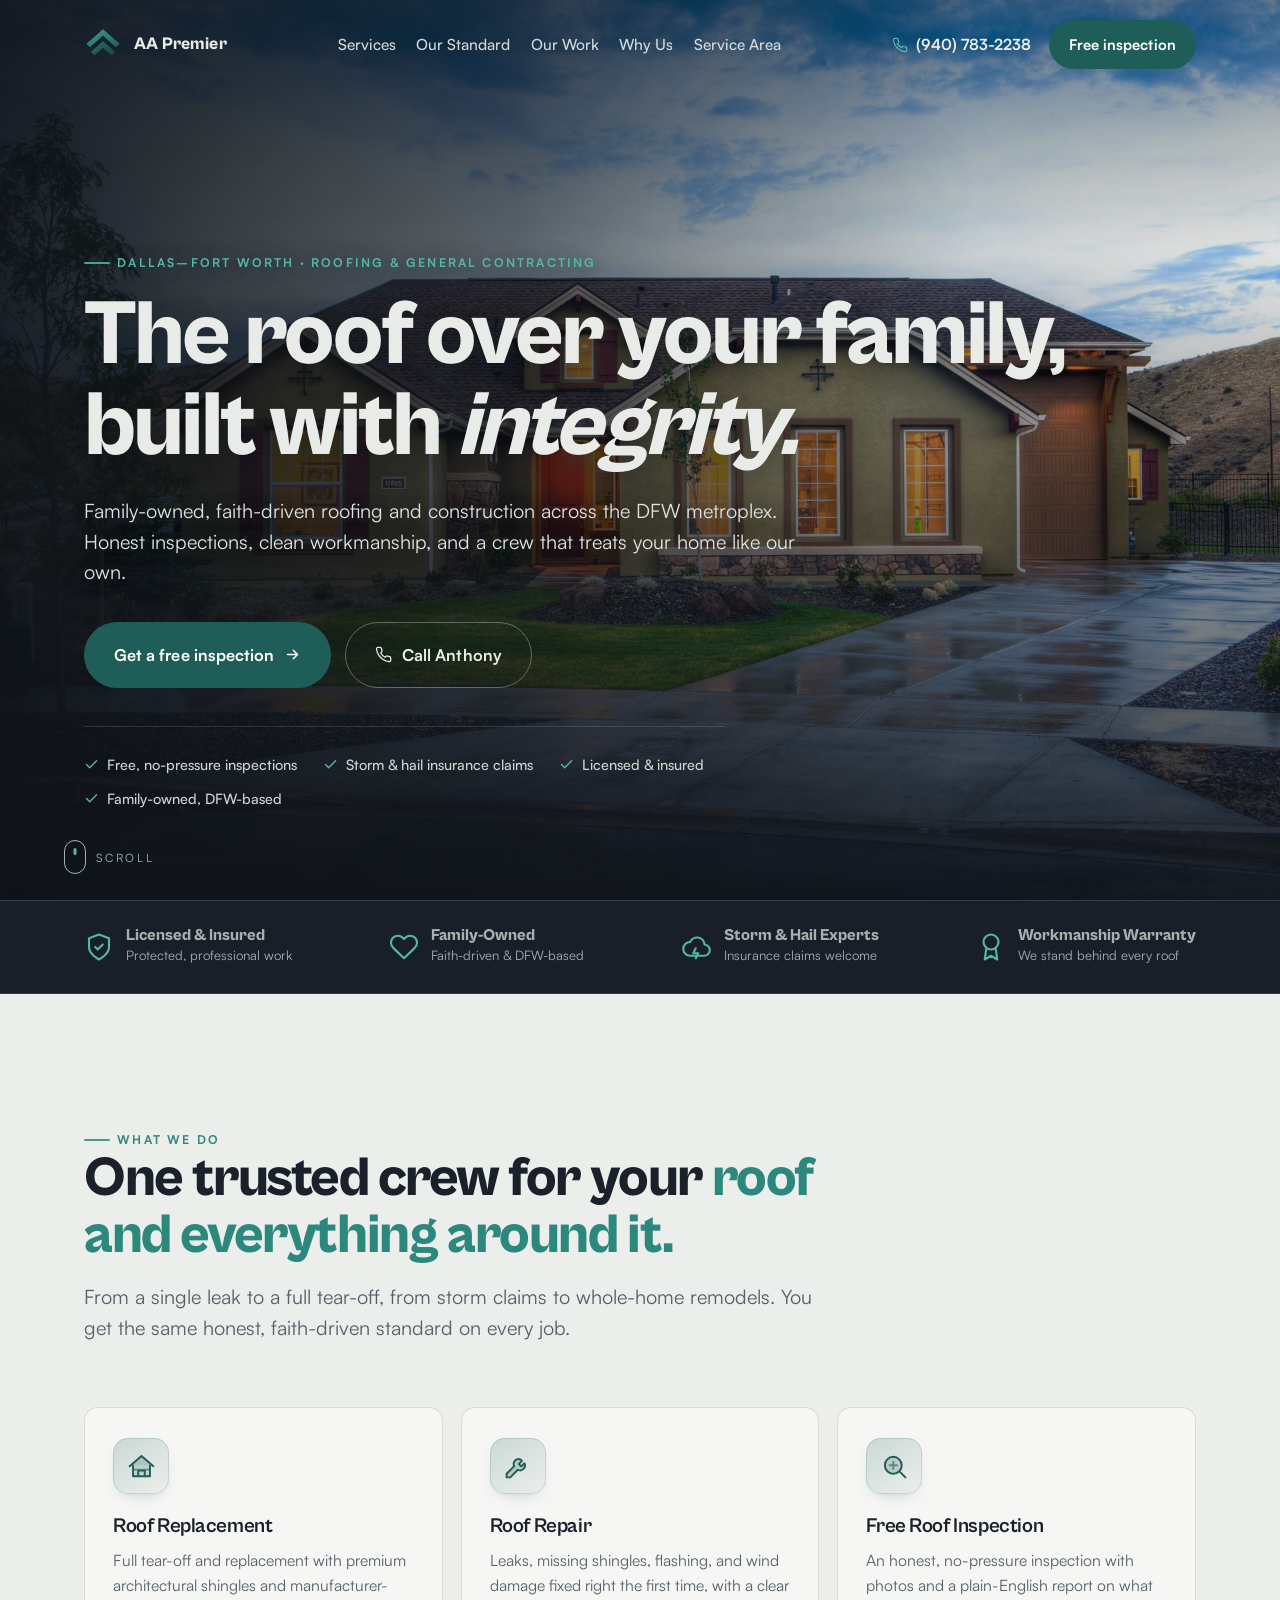
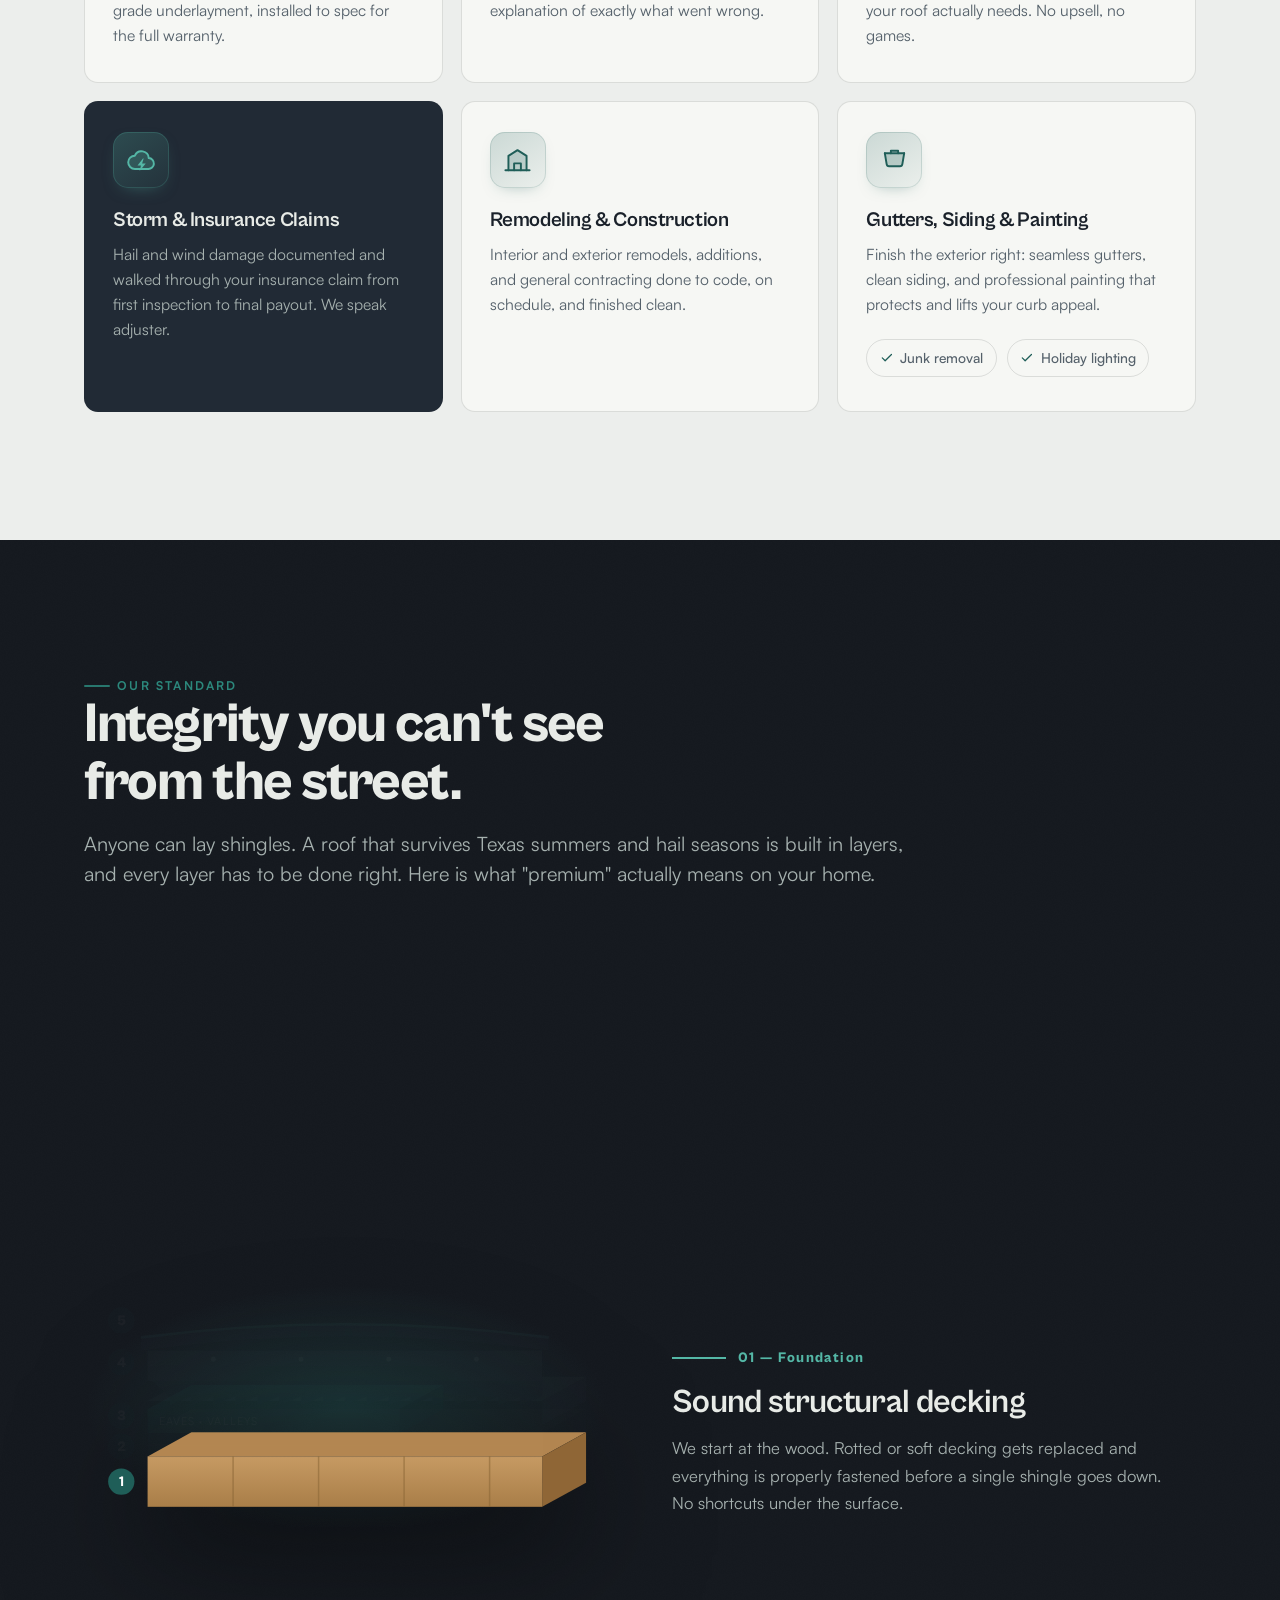
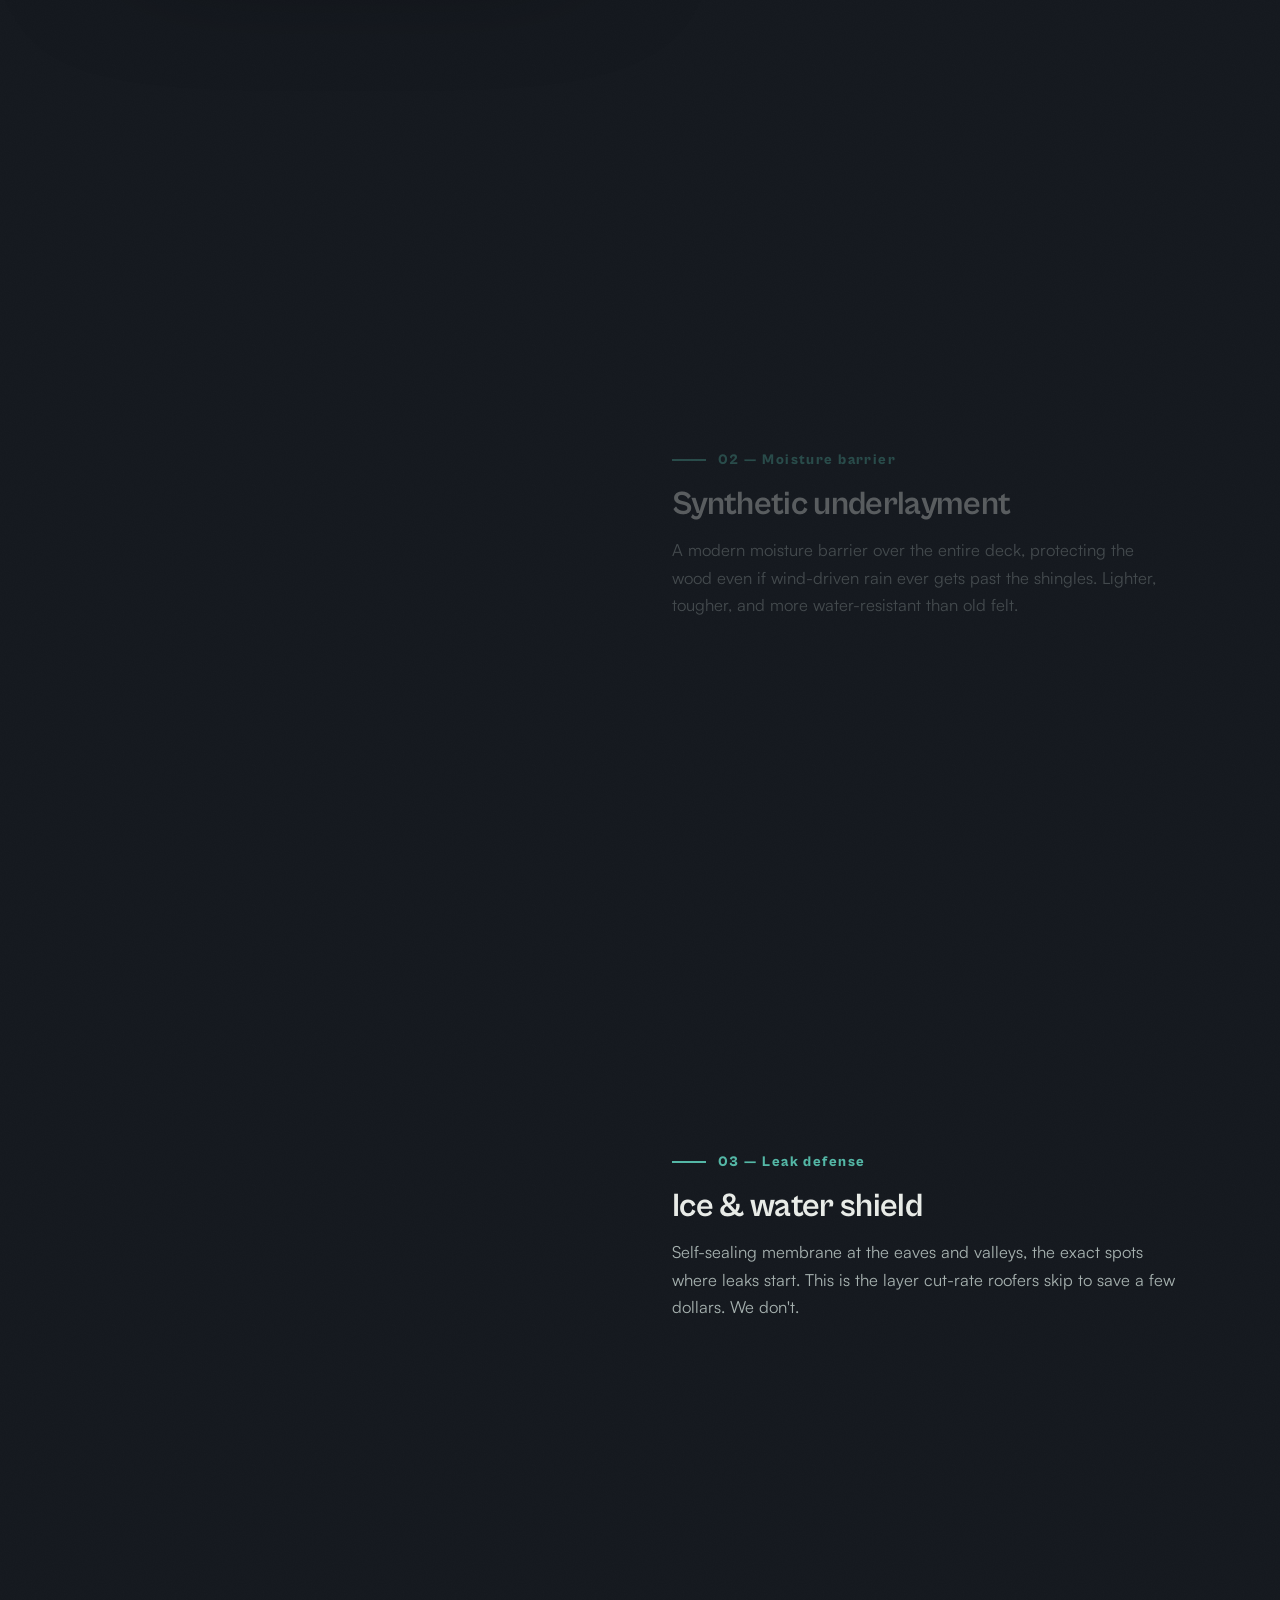
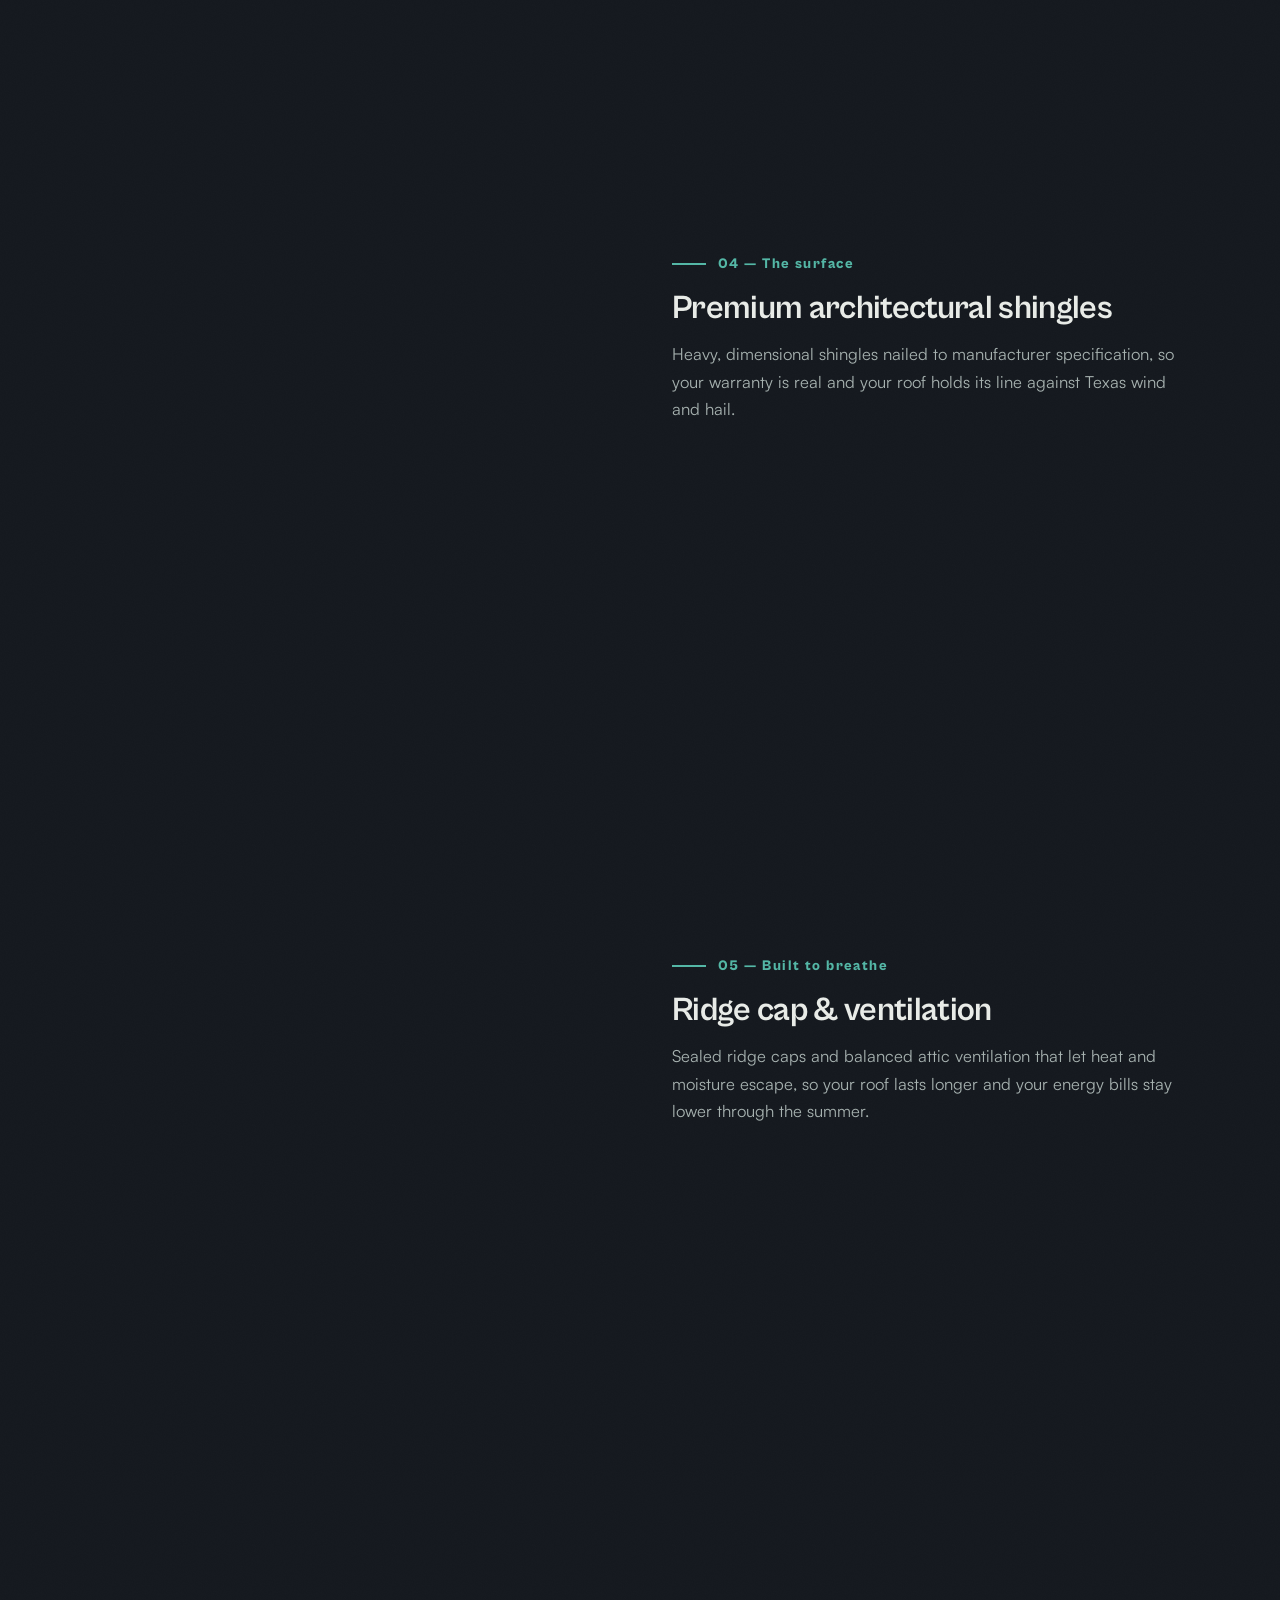
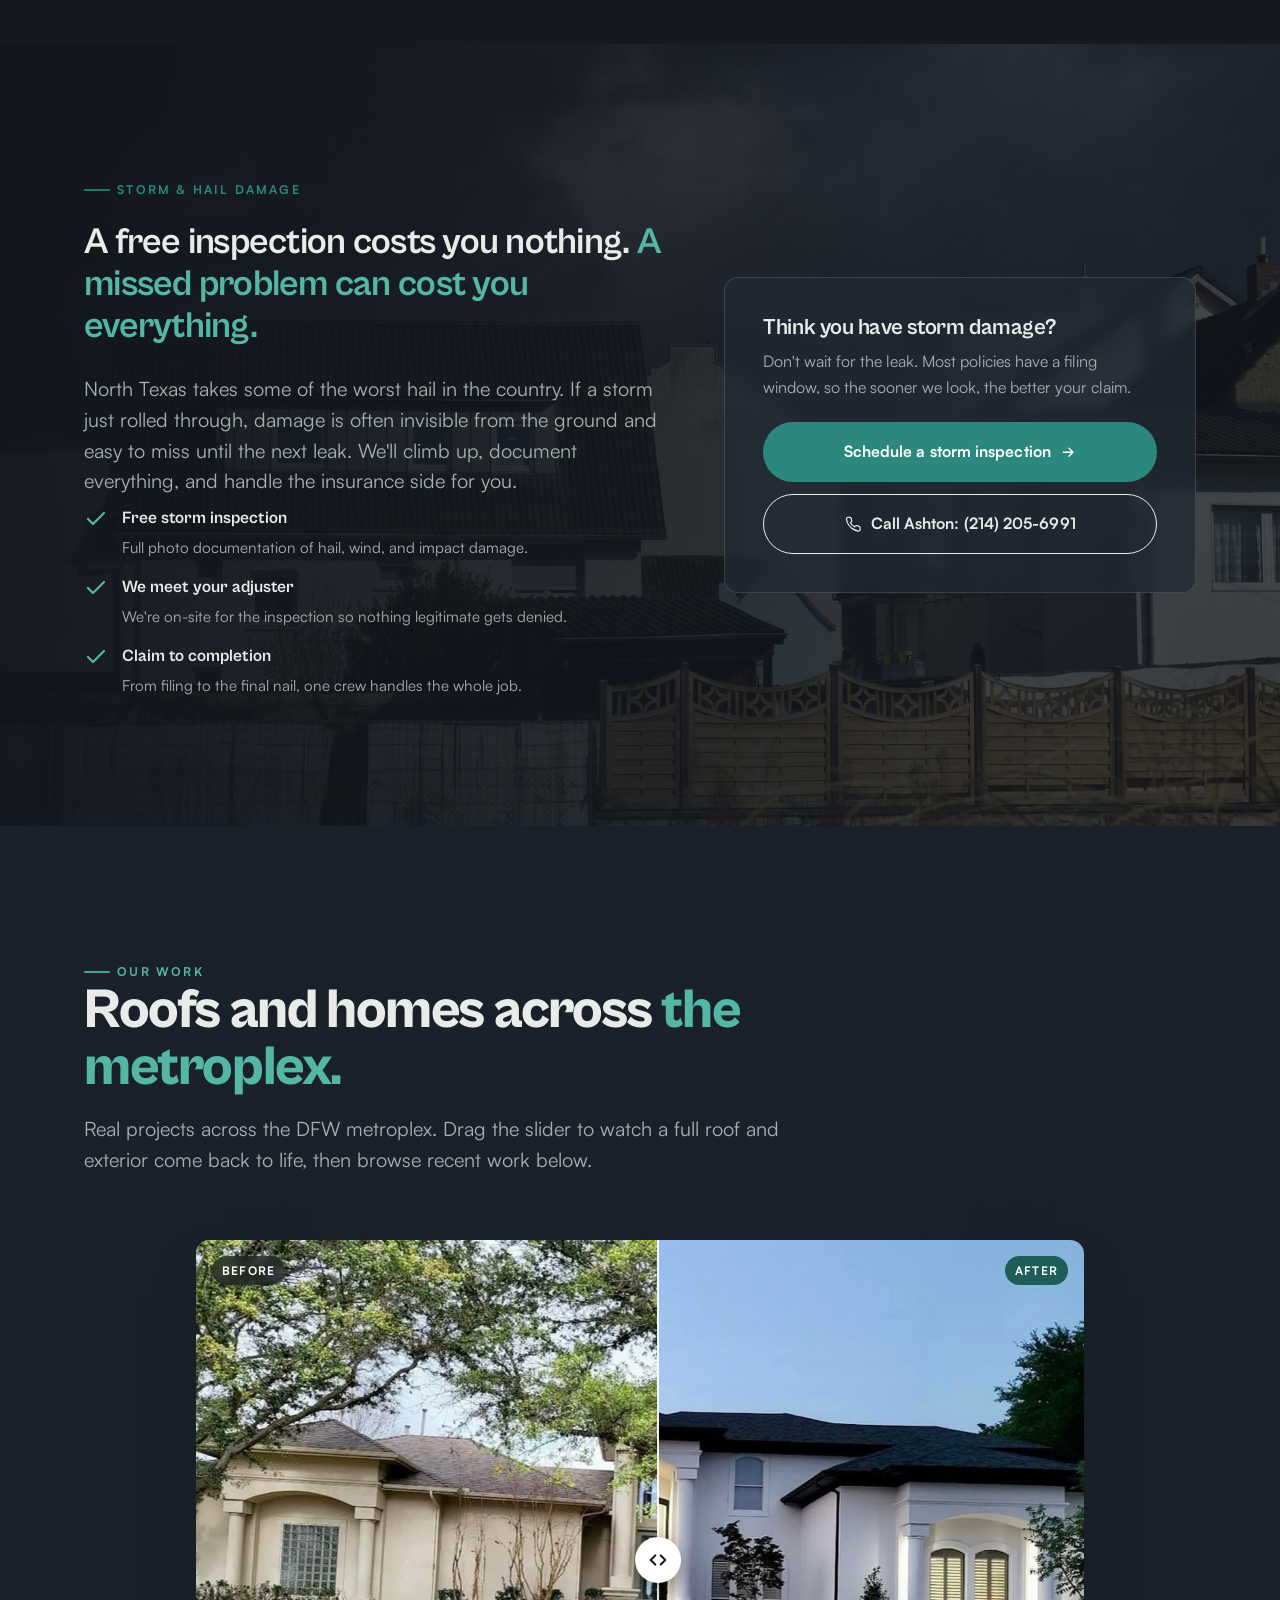
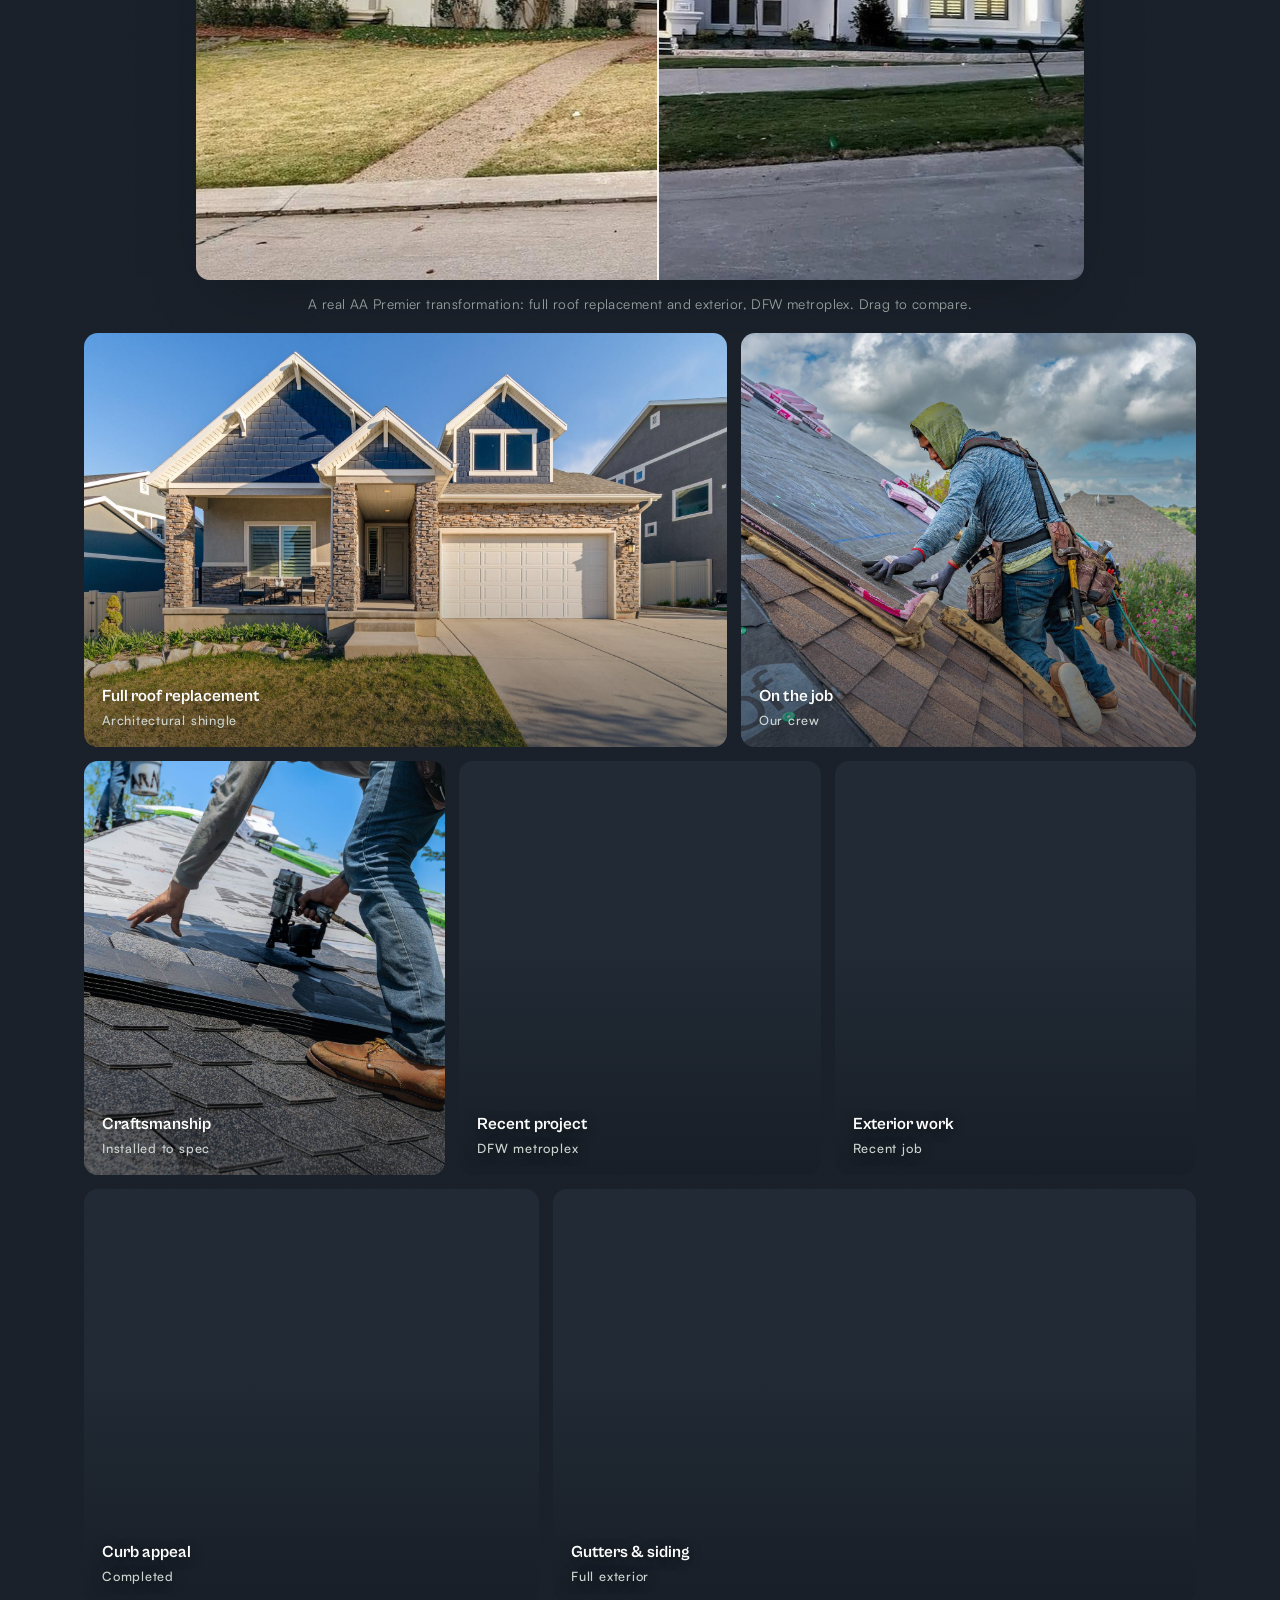
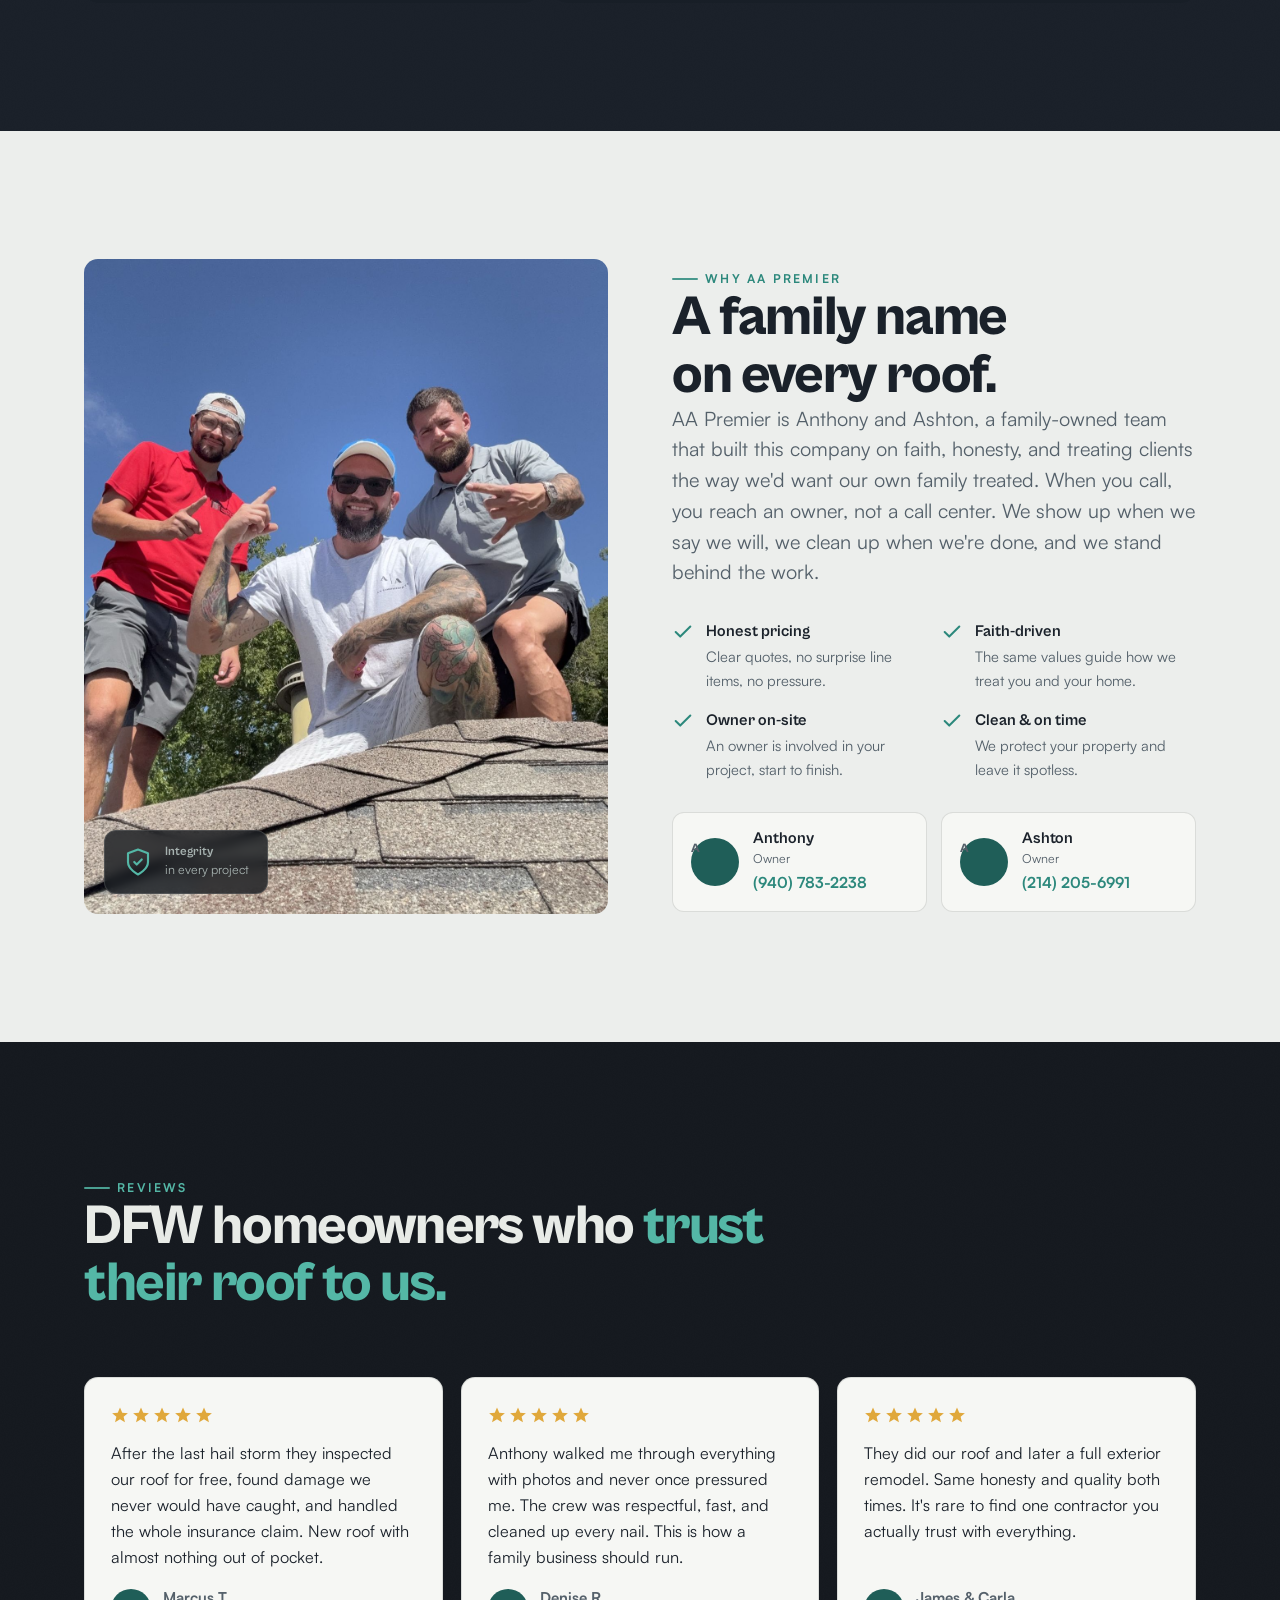
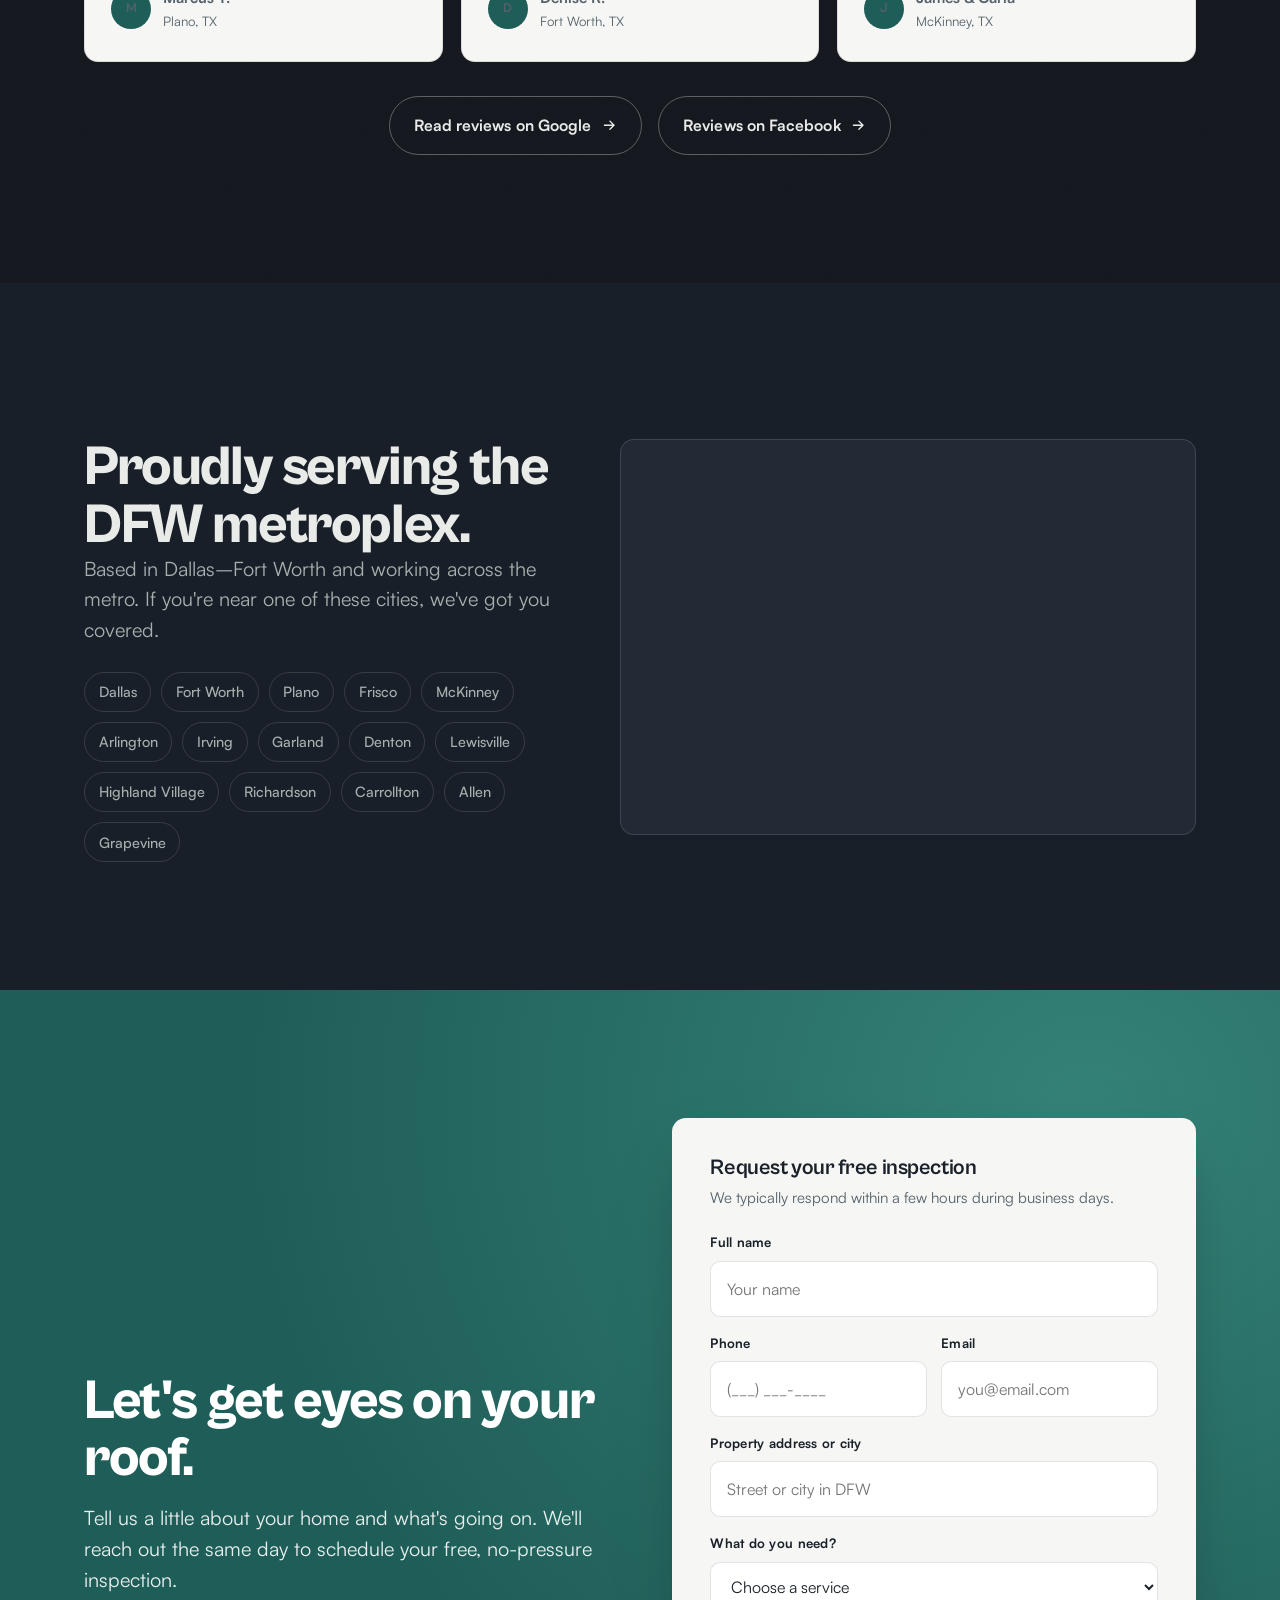
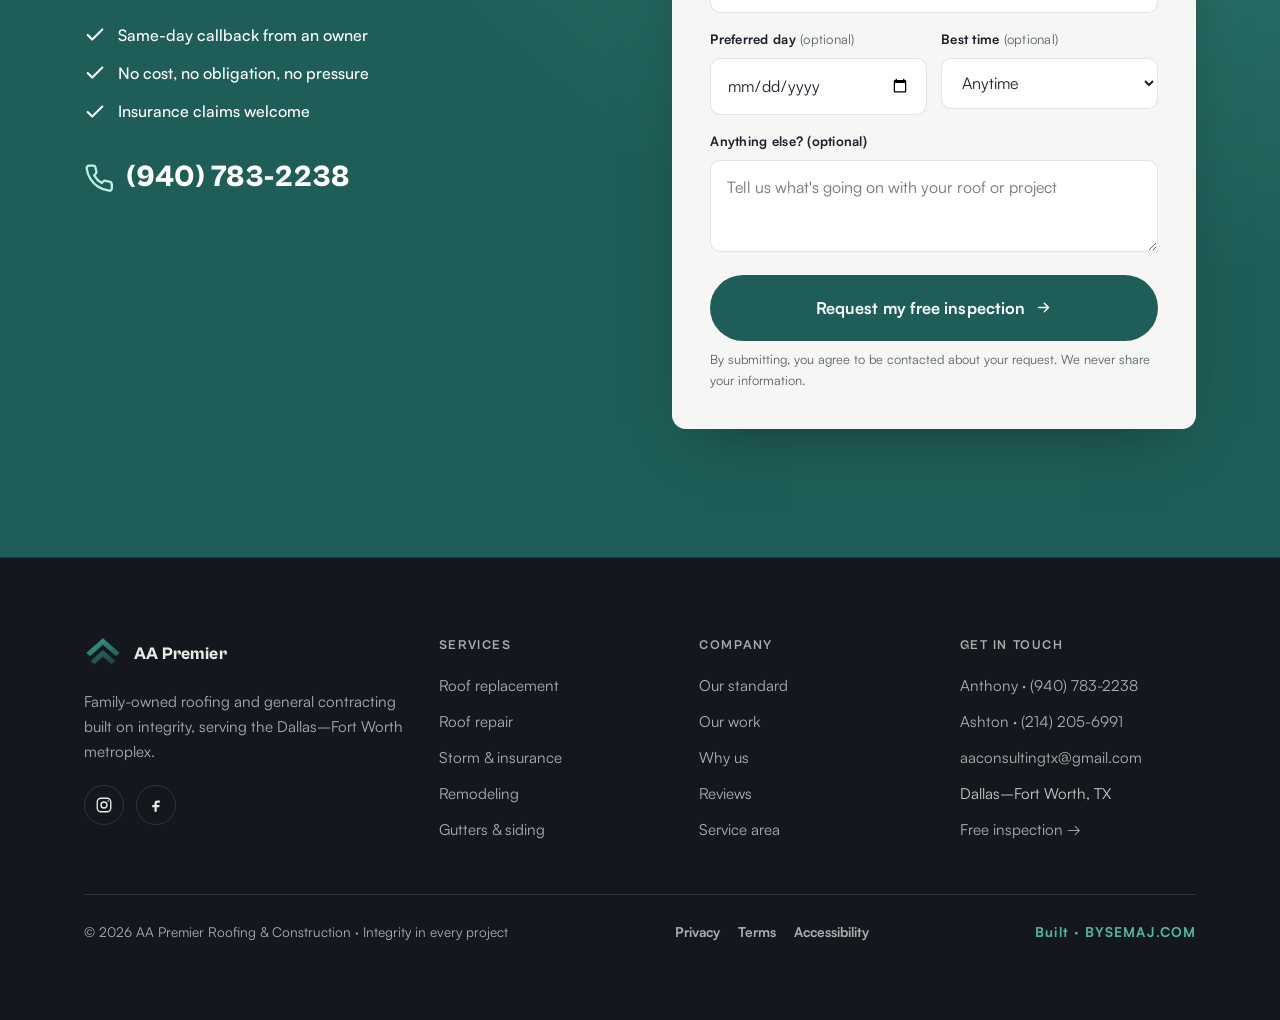
==== commit 479834a3: "Add Privacy, Terms, and Accessibility pages with shared sub-page styling; link from footer" ====
--- a/index.html
+++ b/index.html
@@ -573,6 +573,7 @@
     </div>
     <div class="foot-bottom">
       <span>© <span id="yr">2026</span> AA Premier Roofing &amp; Construction · Integrity in every project</span>
+      <span class="foot-legal"><a href="privacy.html">Privacy</a><a href="terms.html">Terms</a><a href="accessibility.html">Accessibility</a></span>
       <a class="built" href="https://bysemaj.com" target="_blank" rel="noopener">Built · BYSEMAJ.COM</a>
     </div>
   </div>
--- a/styles.css
+++ b/styles.css
@@ -163,7 +163,11 @@
 .brand-txt{display:flex;flex-direction:row;align-items:center;gap:11px;line-height:1}
 .brand-name{font-family:var(--font-display);font-weight:800;font-size:1.08rem;letter-spacing:.01em;white-space:nowrap}
 .brand-sub{font-size:.62rem;letter-spacing:.22em;text-transform:uppercase;color:var(--tod-mute);padding-left:11px;border-left:1px solid var(--line-d);white-space:nowrap}
-@media (max-width:1160px){.brand-sub{display:none}}
+/* the full nav row (brand+sub / 5 links / phone+CTA) needs ~1310px of nowrap content;
+   shed pieces before flex-shrink can force an overlap (seen in Safari ~1370px) */
+@media (max-width:1400px){.brand-sub{display:none}}
+@media (max-width:1080px){.nav-phone{display:none}}
+.brand,.nav-links,.nav-actions{flex-shrink:0;min-width:0}
 .nav-links{display:flex;align-items:center;gap:clamp(14px,1.6vw,26px)}
 .nav-link{
   position:relative;font-weight:500;font-size:.96rem;color:var(--tod);padding-block:6px;opacity:.9;white-space:nowrap;
@@ -476,6 +480,23 @@
 .built{display:inline-flex;align-items:center;gap:.5em;letter-spacing:.08em}
 
 /* ============================================================
+   LEGAL / SUB-PAGES (prose)
+   ============================================================ */
+.subpage{background:var(--fog);color:var(--tol);min-height:100svh}
+.subpage .nav{position:sticky;background:rgba(18,22,28,.96);border-bottom-color:var(--line-d)}
+.legal-wrap{max-width:760px;margin-inline:auto;padding:clamp(48px,7vw,96px) var(--gutter) clamp(72px,9vw,120px)}
+.legal-wrap h1{font-size:clamp(2rem,4.5vw,3.2rem);font-weight:800;letter-spacing:-.025em;margin-bottom:10px}
+.legal-meta{color:var(--tol-mute);font-size:.9rem;margin-bottom:36px}
+.legal-wrap h2{font-size:1.35rem;margin:38px 0 12px}
+.legal-wrap p,.legal-wrap li{color:var(--tol);opacity:.88;line-height:1.7;margin-bottom:14px;font-size:1rem}
+.legal-wrap ul{list-style:disc;padding-left:1.3em}
+.legal-wrap ul li{margin-bottom:8px}
+.legal-wrap a{color:var(--patina);font-weight:600;text-decoration:underline;text-underline-offset:3px}
+.foot-legal{display:flex;flex-wrap:wrap;gap:8px 18px}
+.foot-legal a{color:var(--tod-mute);font-size:.85rem}
+.foot-legal a:hover{color:var(--patina-glow)}
+
+/* ============================================================
    RESPONSIVE
    ============================================================ */
 @media (max-width:1040px){
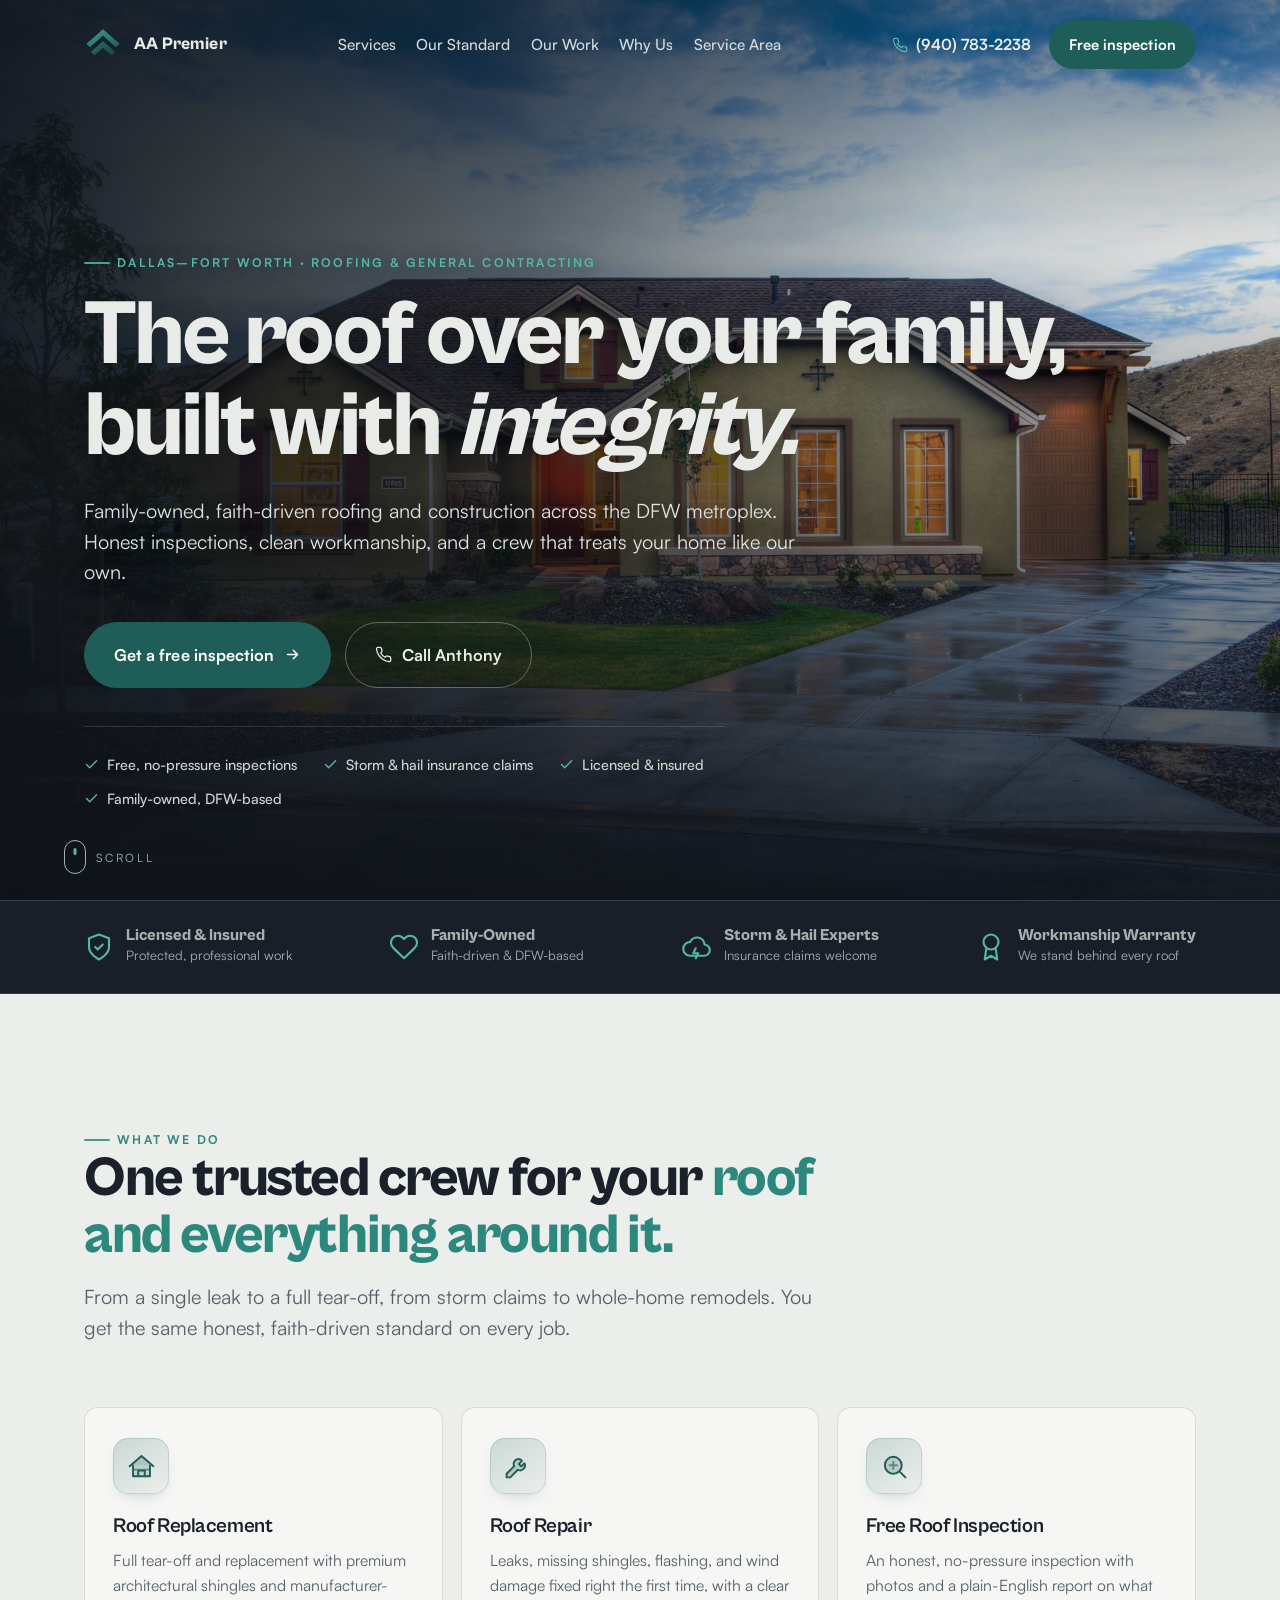
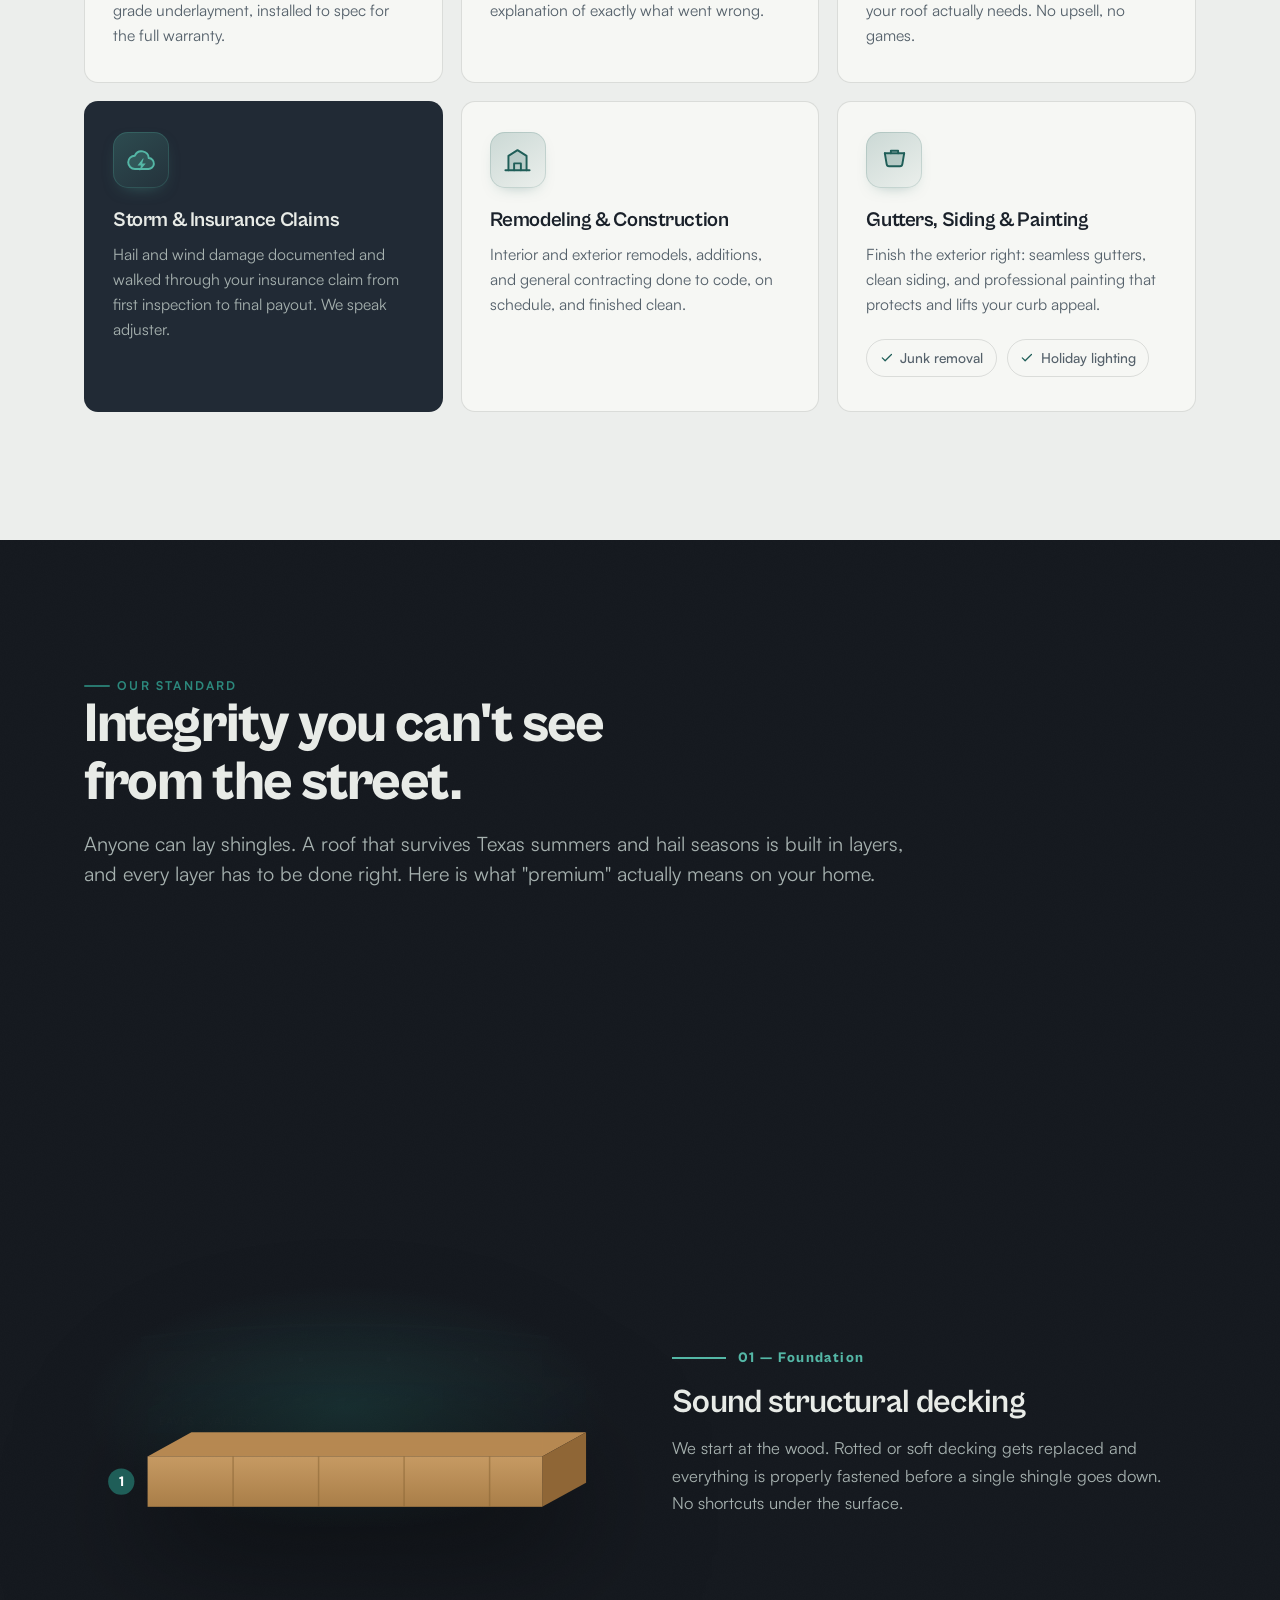
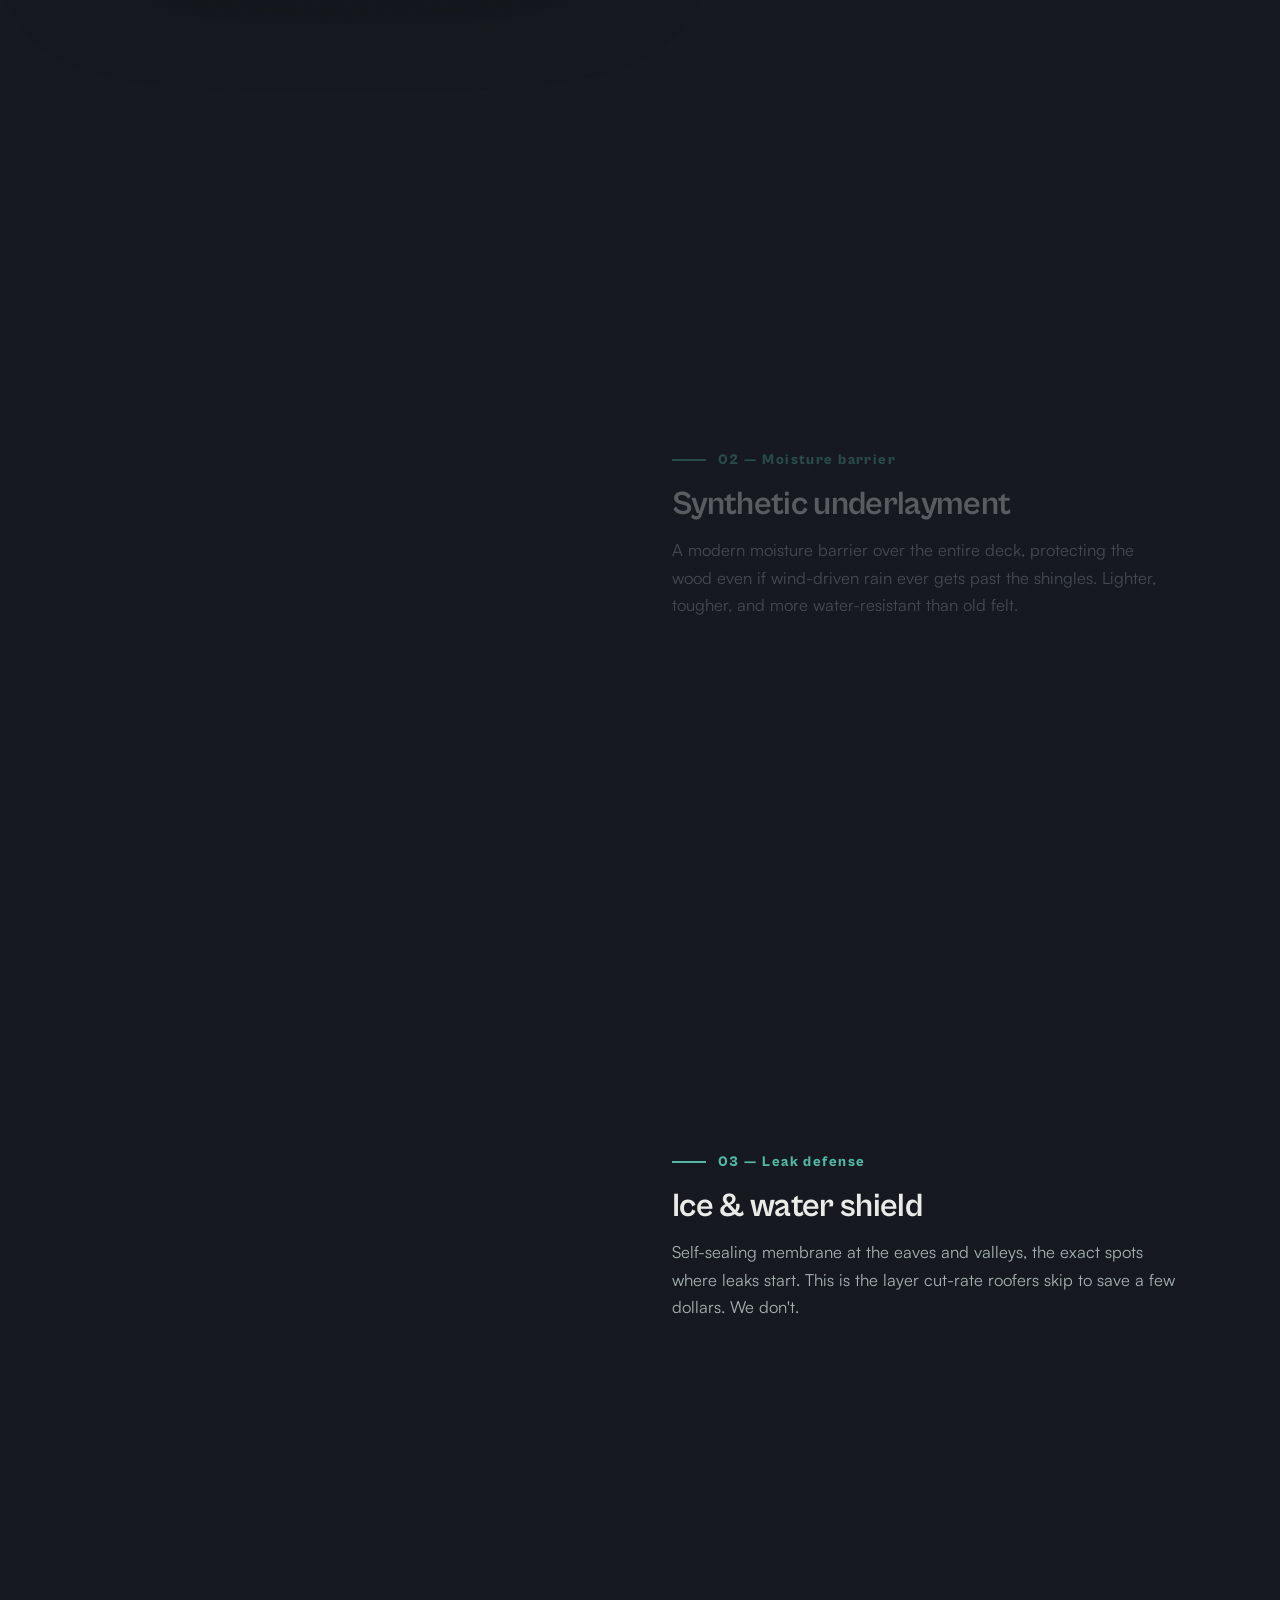
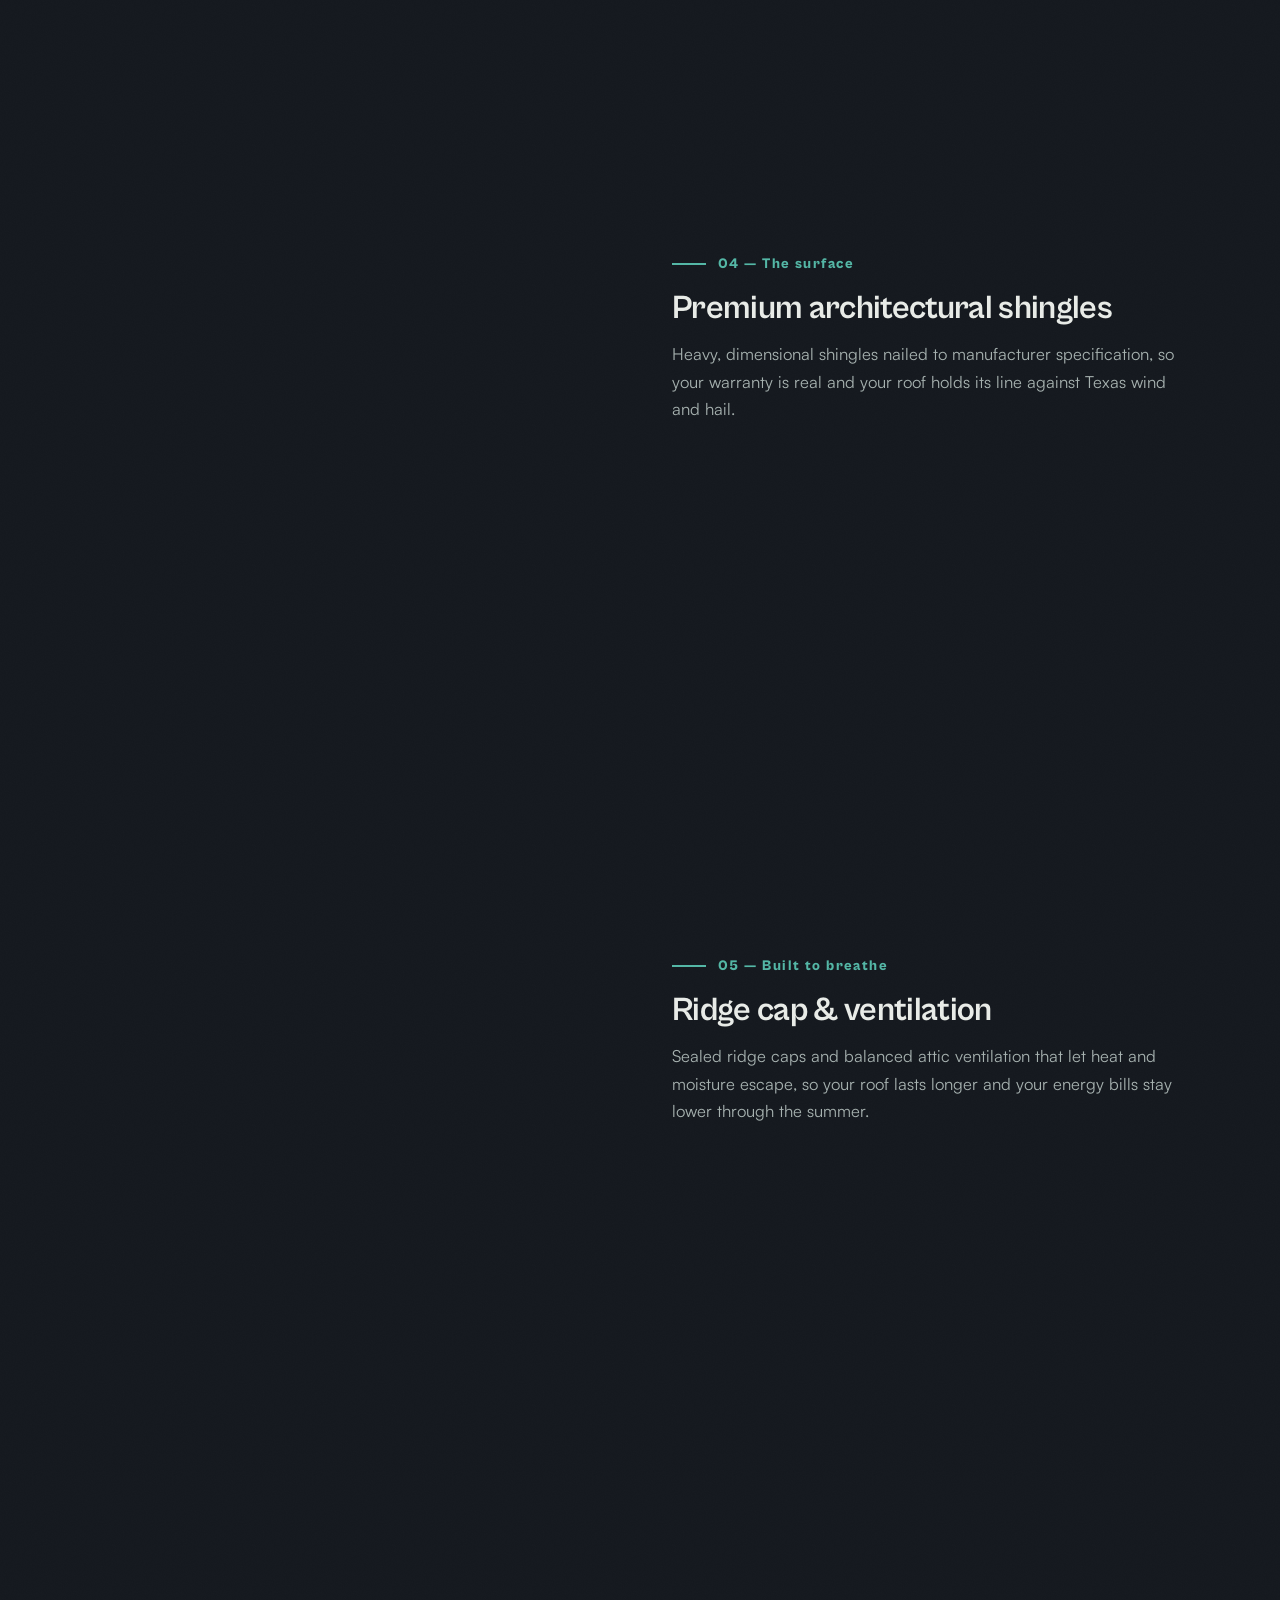
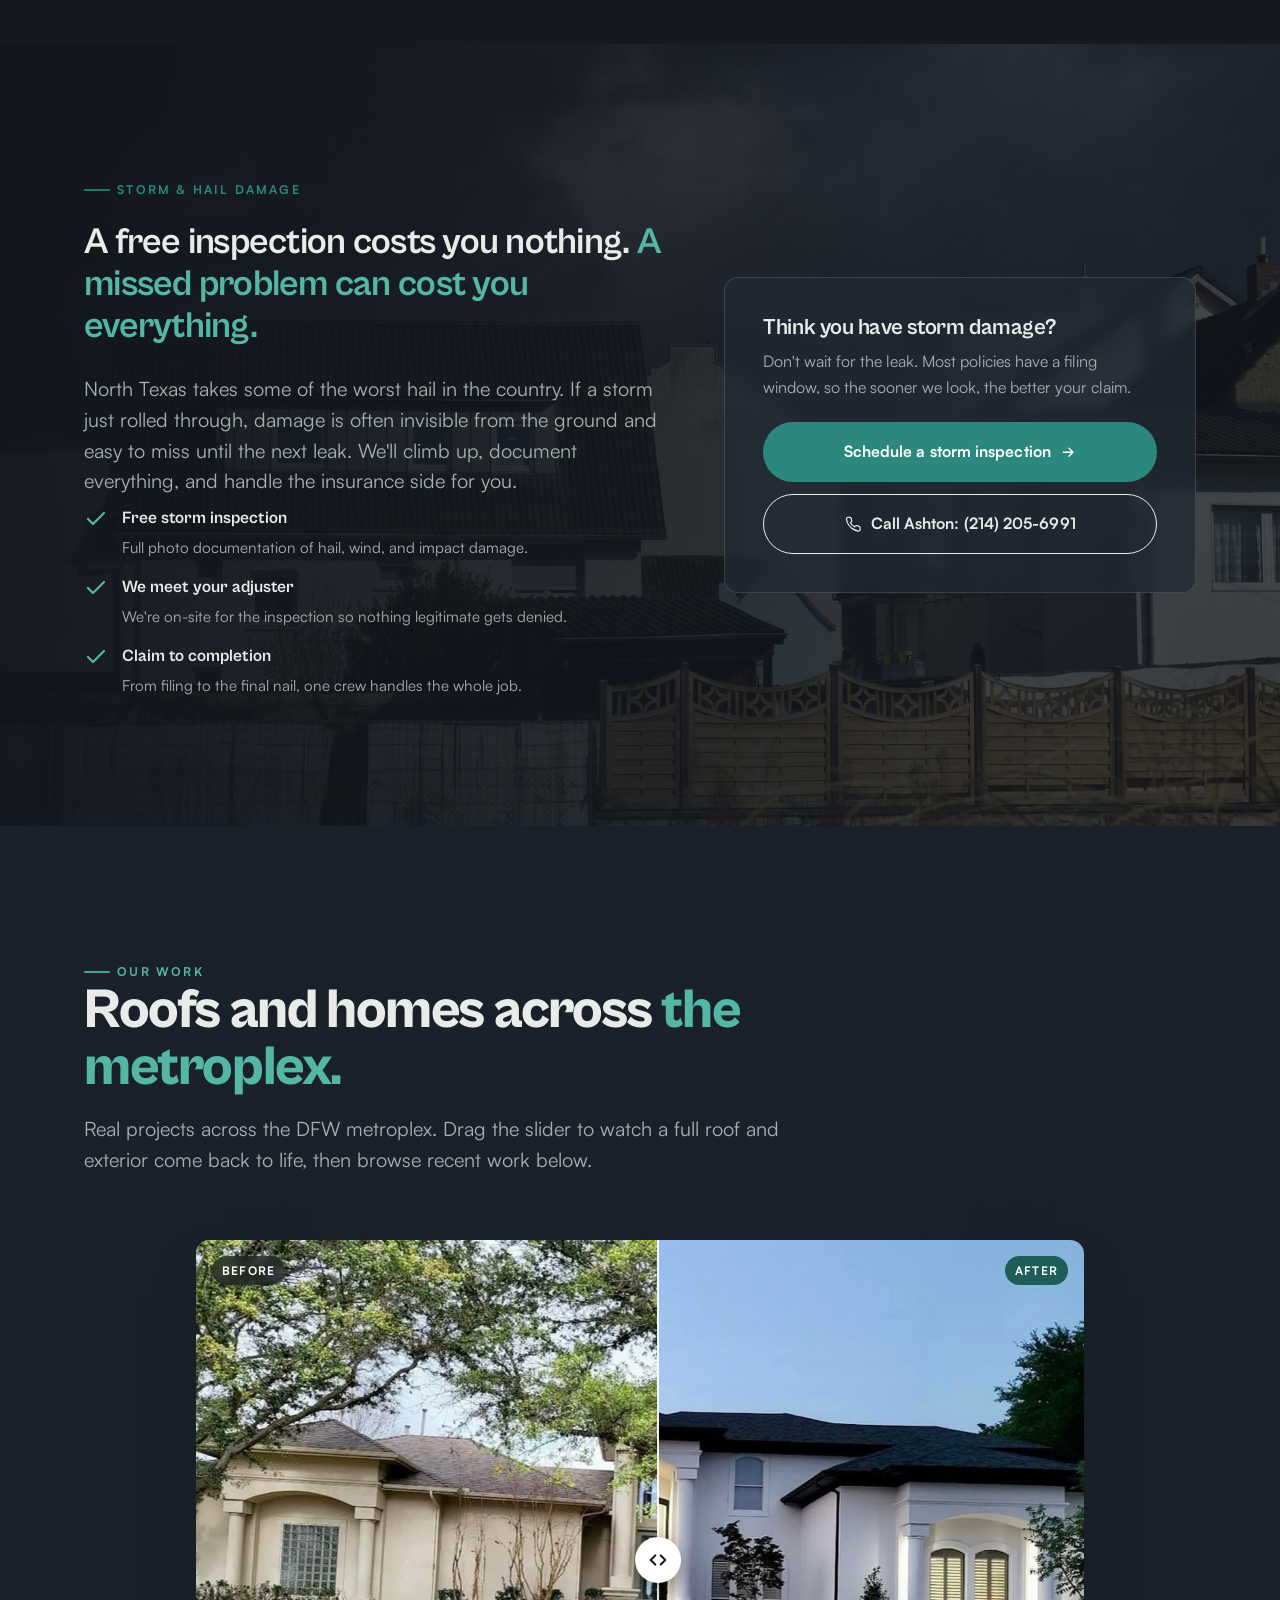
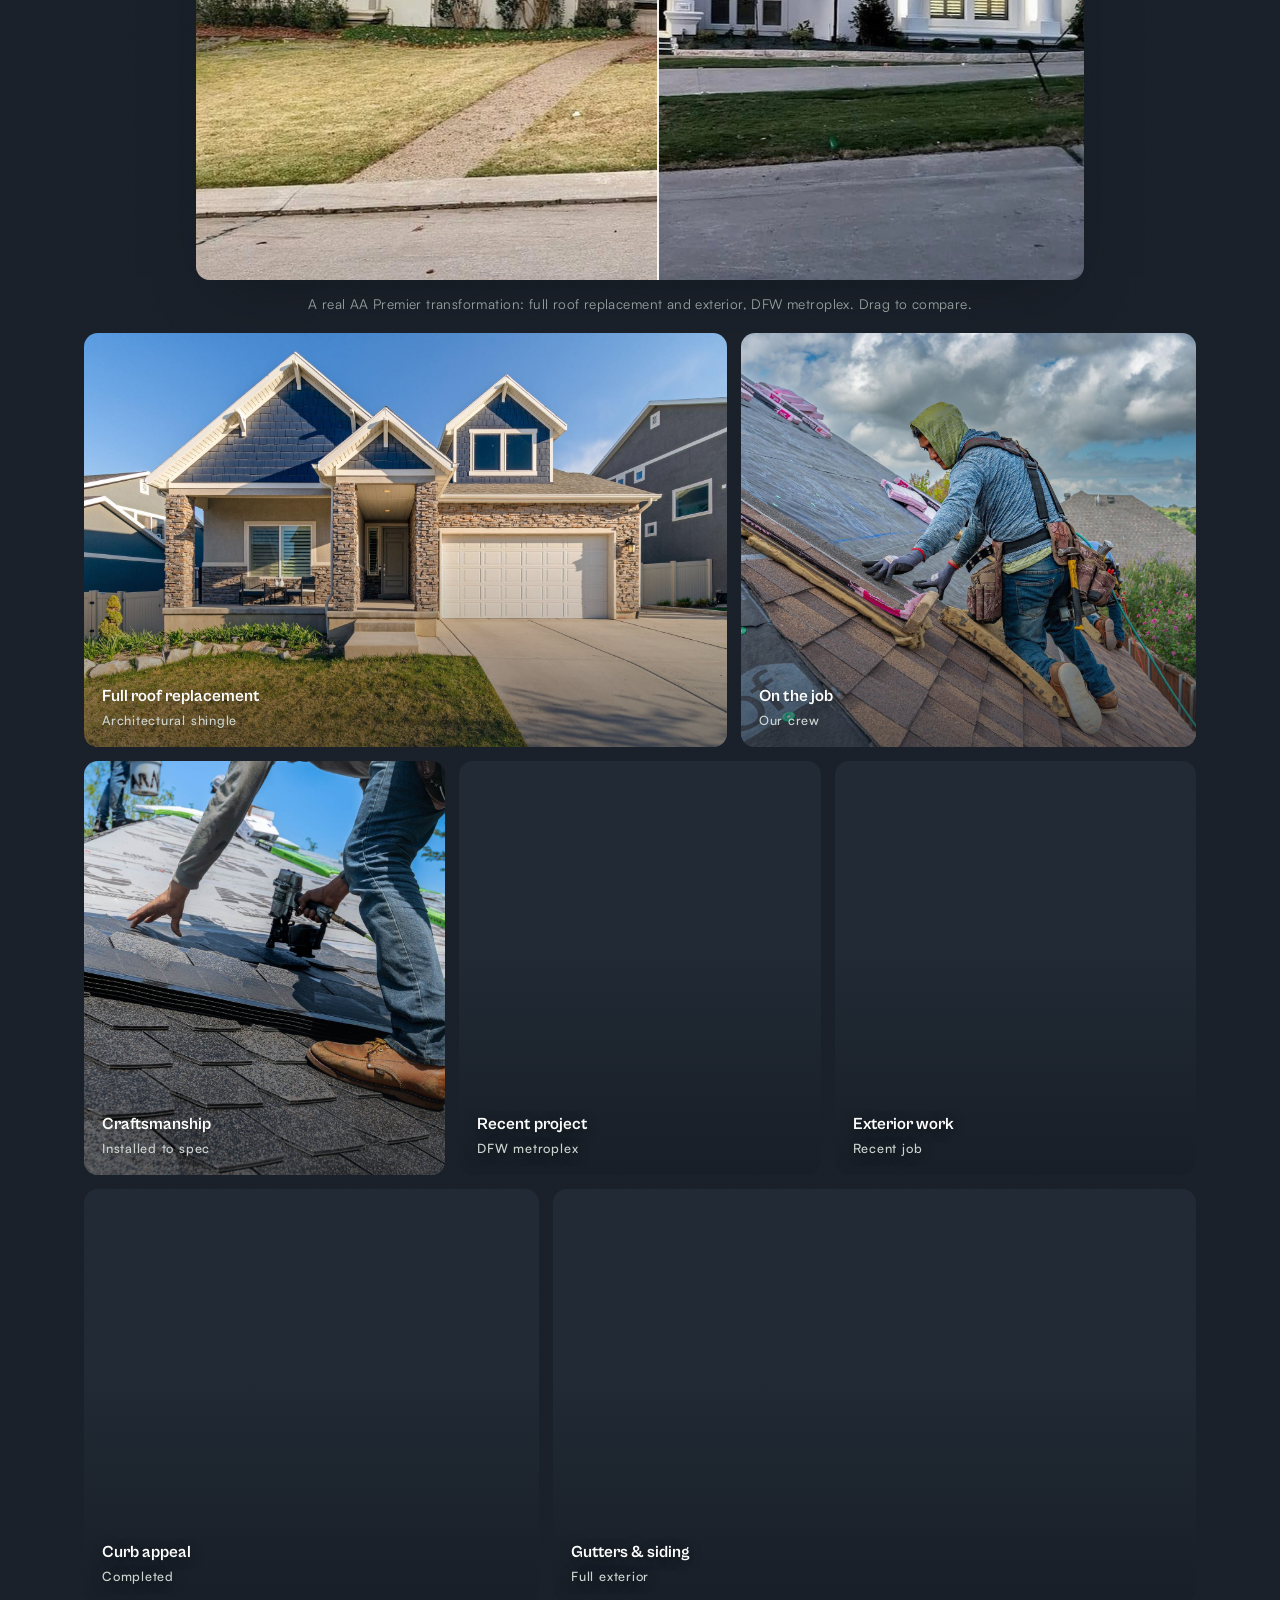
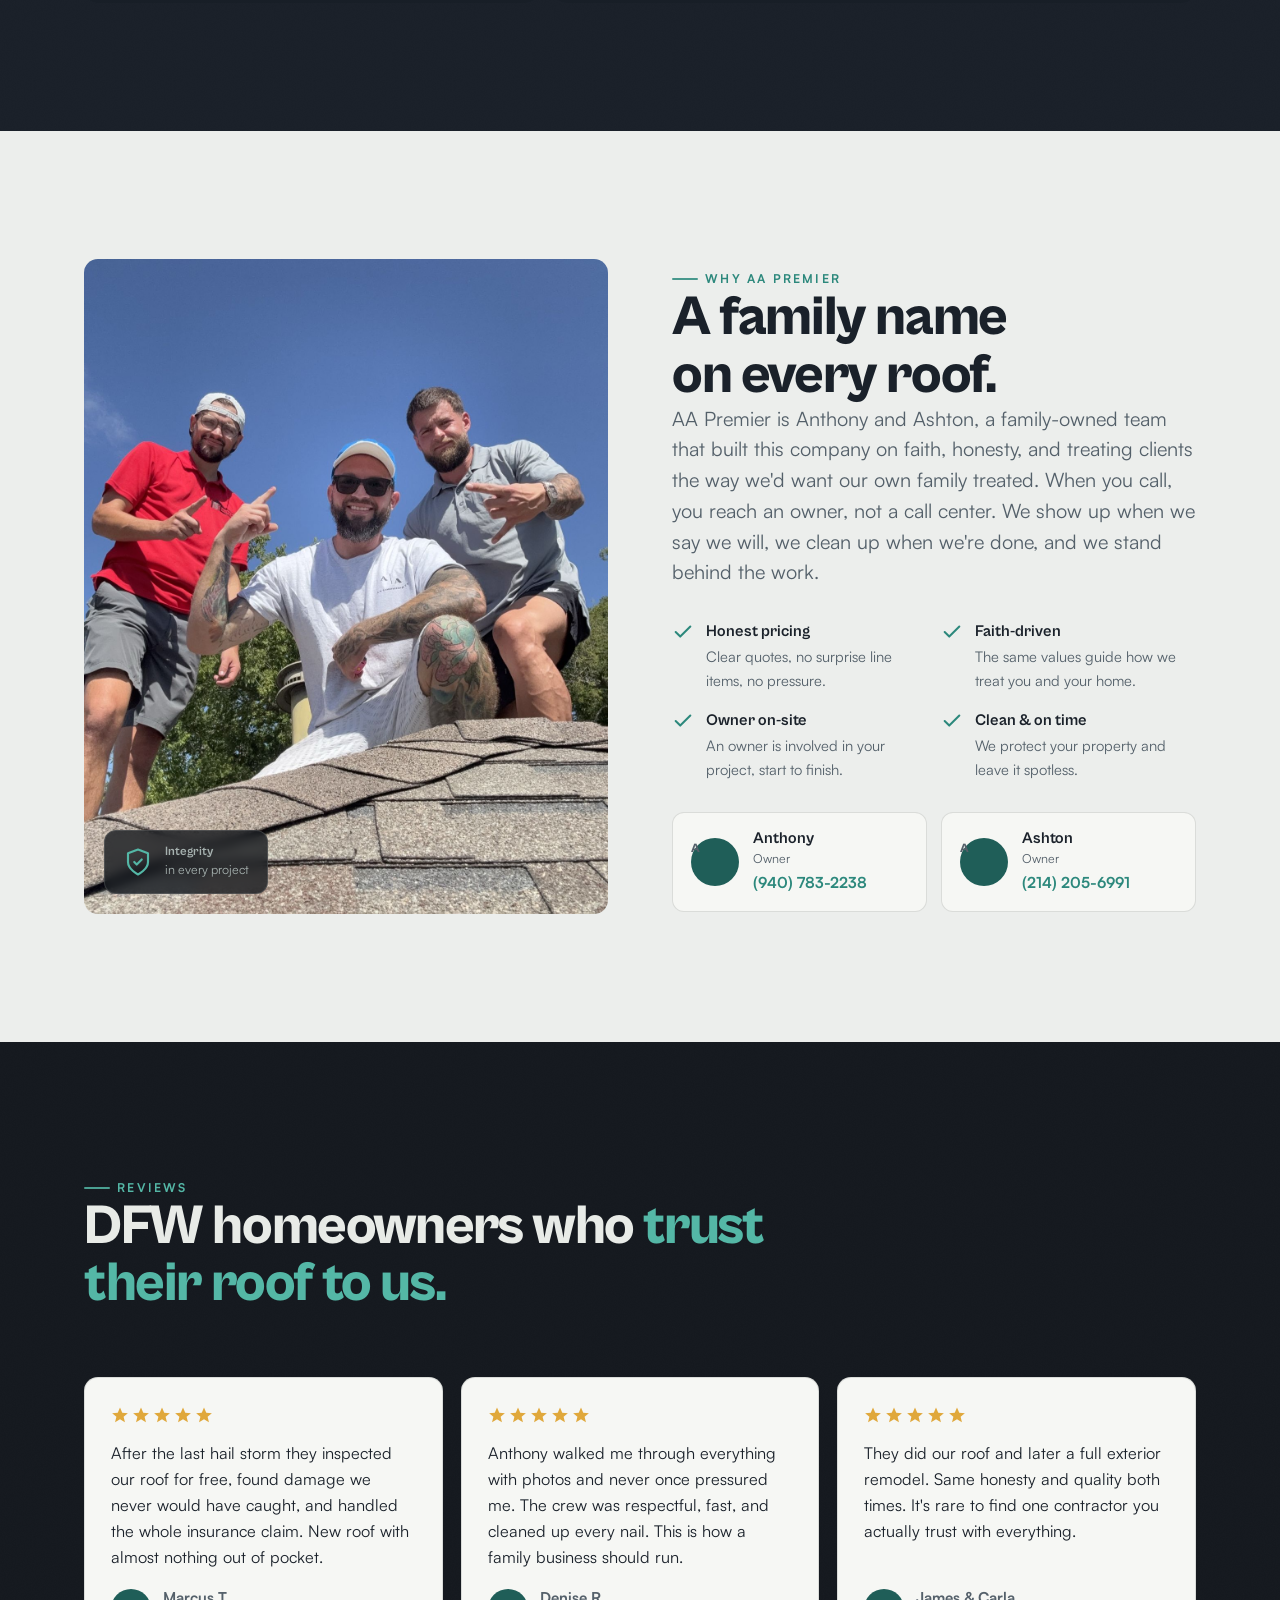
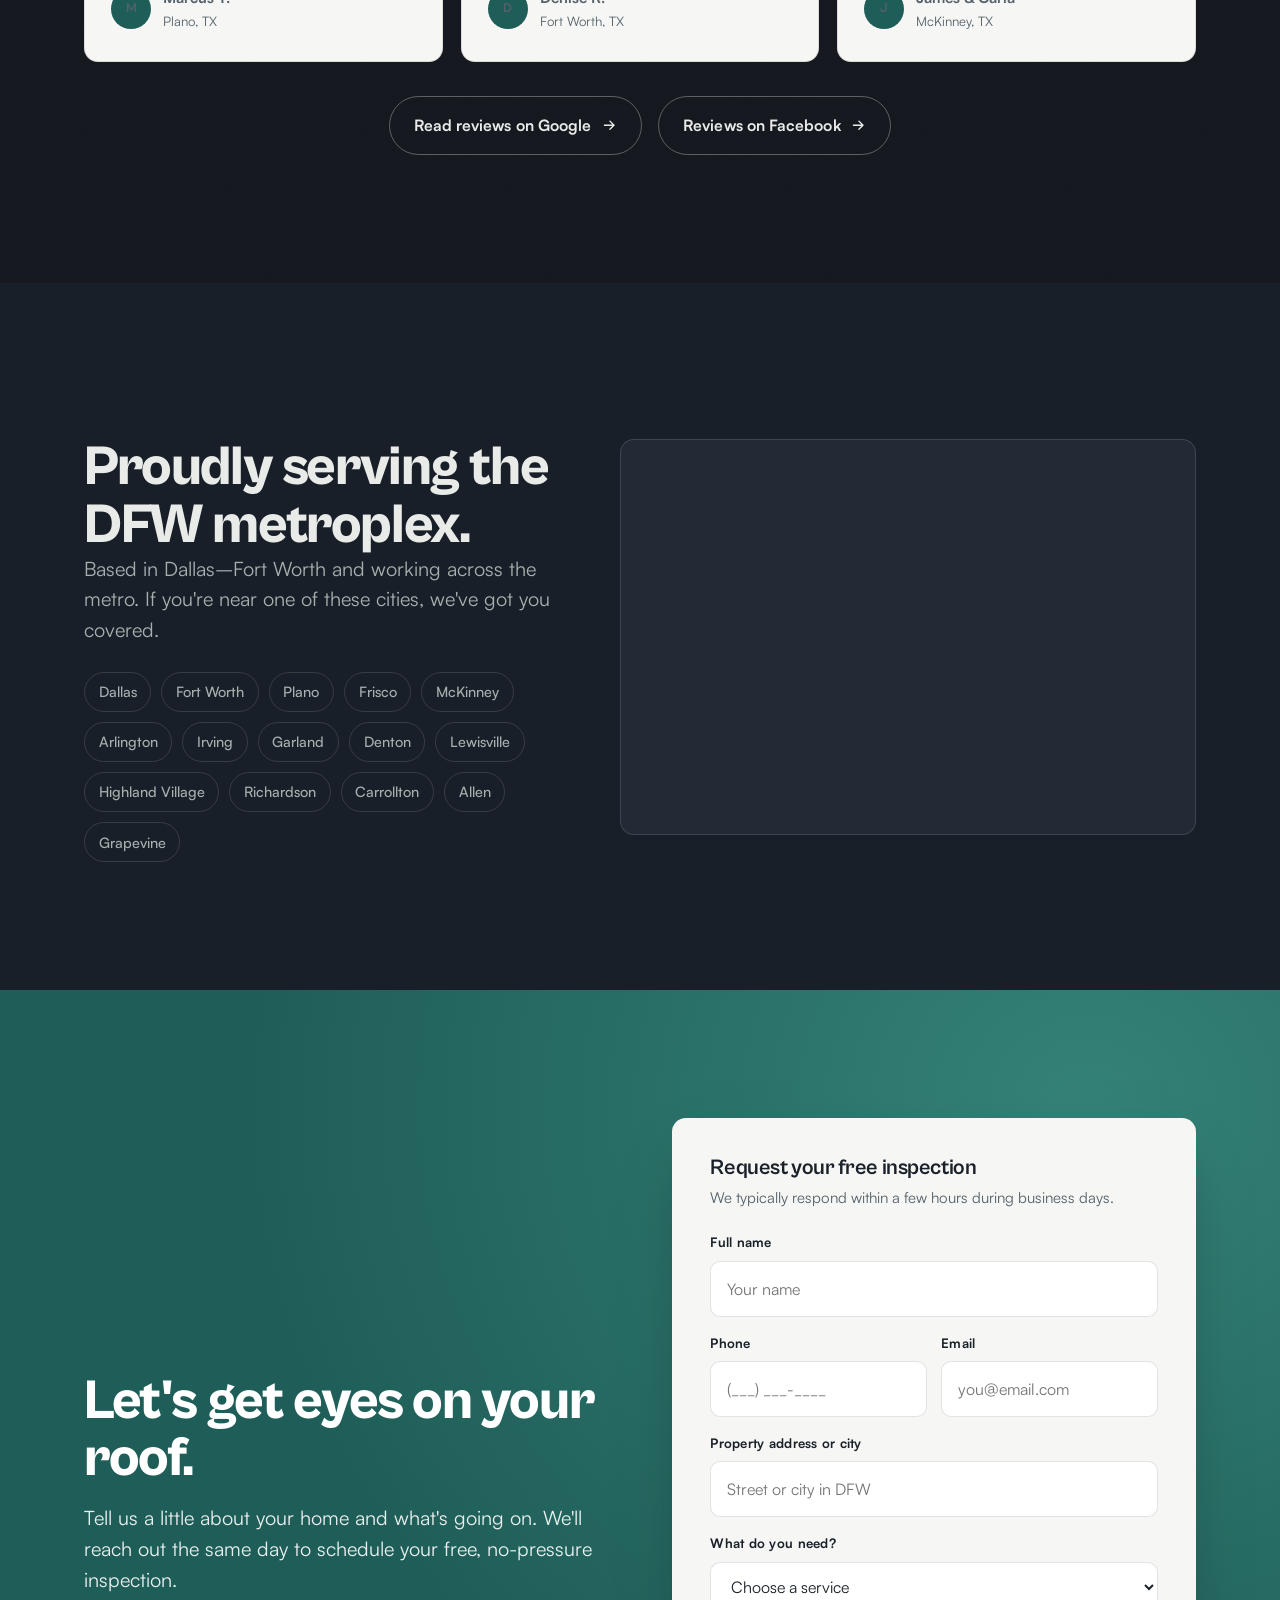
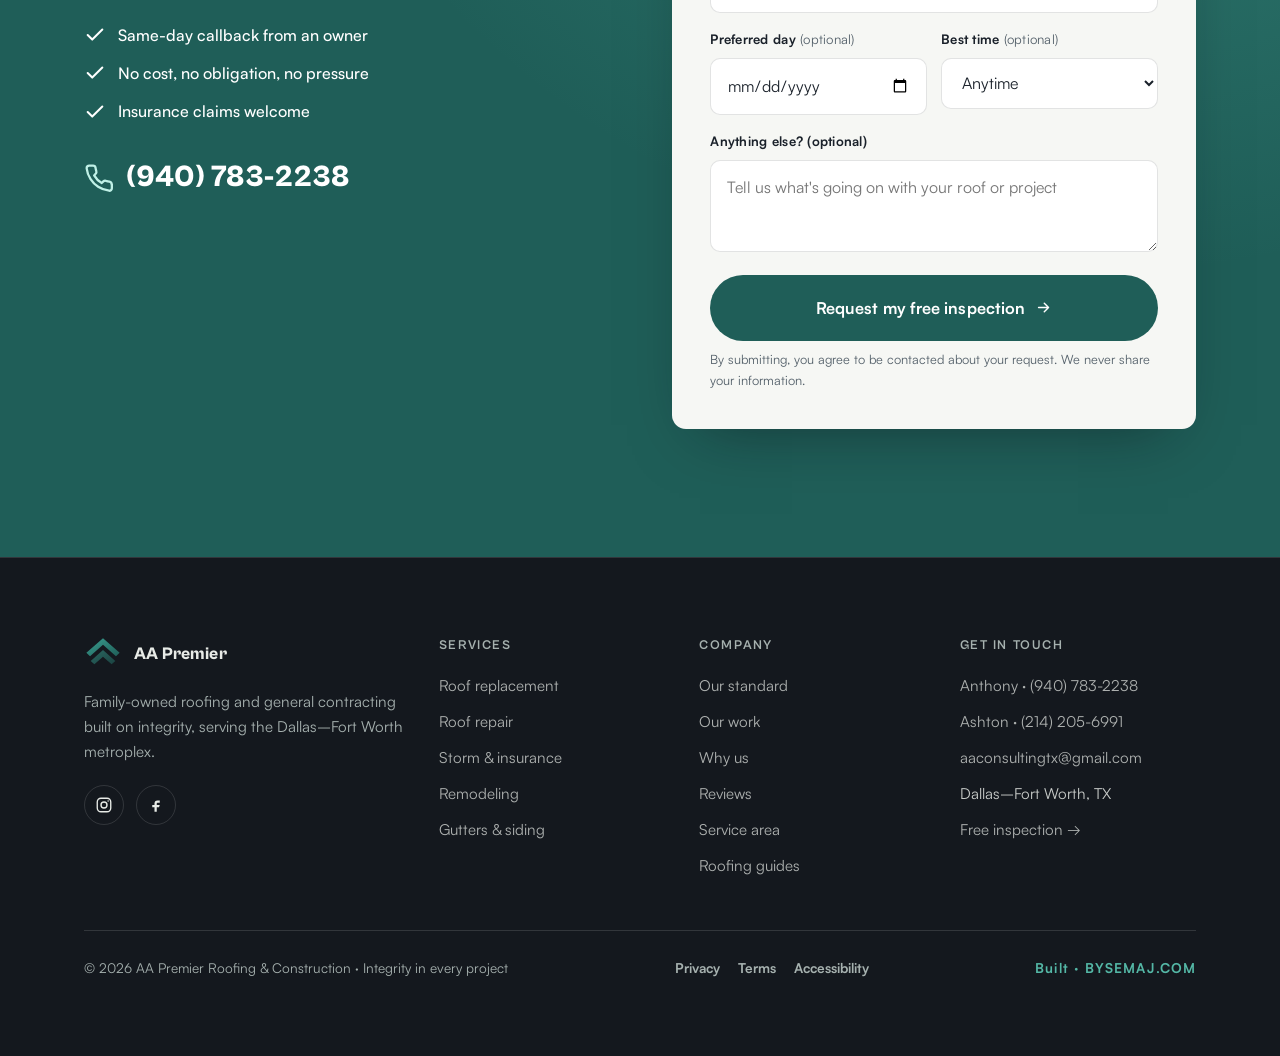
==== commit f29cc9e6: "Add roofing-guides blog: index plus hail-claim and replacement-signs articles with Article JSON-LD, " ====
--- a/index.html
+++ b/index.html
@@ -558,6 +558,7 @@
           <li><a href="#story">Why us</a></li>
           <li><a href="#reviews">Reviews</a></li>
           <li><a href="#area">Service area</a></li>
+          <li><a href="blog/index.html">Roofing guides</a></li>
         </ul>
       </div>
       <div class="foot-col">
--- a/styles.css
+++ b/styles.css
@@ -496,6 +496,19 @@
 .foot-legal a{color:var(--tod-mute);font-size:.85rem}
 .foot-legal a:hover{color:var(--patina-glow)}
 
+/* blog */
+.blog-grid{display:grid;grid-template-columns:1fr 1fr;gap:18px;margin-top:40px}
+@media (max-width:760px){.blog-grid{grid-template-columns:1fr}}
+.post-card{display:block;padding:30px 28px 32px;border-radius:var(--r);background:var(--bone);border:1px solid var(--line);transition:transform .5s var(--ease),box-shadow .5s var(--ease)}
+.post-card:hover{transform:translateY(-5px);box-shadow:0 28px 48px -30px rgba(20,30,40,.4)}
+.post-kicker{font-size:.74rem;font-weight:700;letter-spacing:.16em;text-transform:uppercase;color:var(--patina-bright)}
+.post-card h2{font-size:1.4rem;margin:12px 0 10px;line-height:1.15}
+.post-card p{color:var(--tol-mute);font-size:.97rem;line-height:1.6}
+.post-meta{display:block;margin-top:16px;font-size:.82rem;color:var(--tol-mute)}
+.post-more{display:inline-block;margin-top:14px;font-weight:700;color:var(--patina)}
+.article-wrap{max-width:720px}
+.article-wrap .lede-in{font-size:1.12rem;line-height:1.65;opacity:.92;margin-bottom:26px}
+
 /* ============================================================
    RESPONSIVE
    ============================================================ */
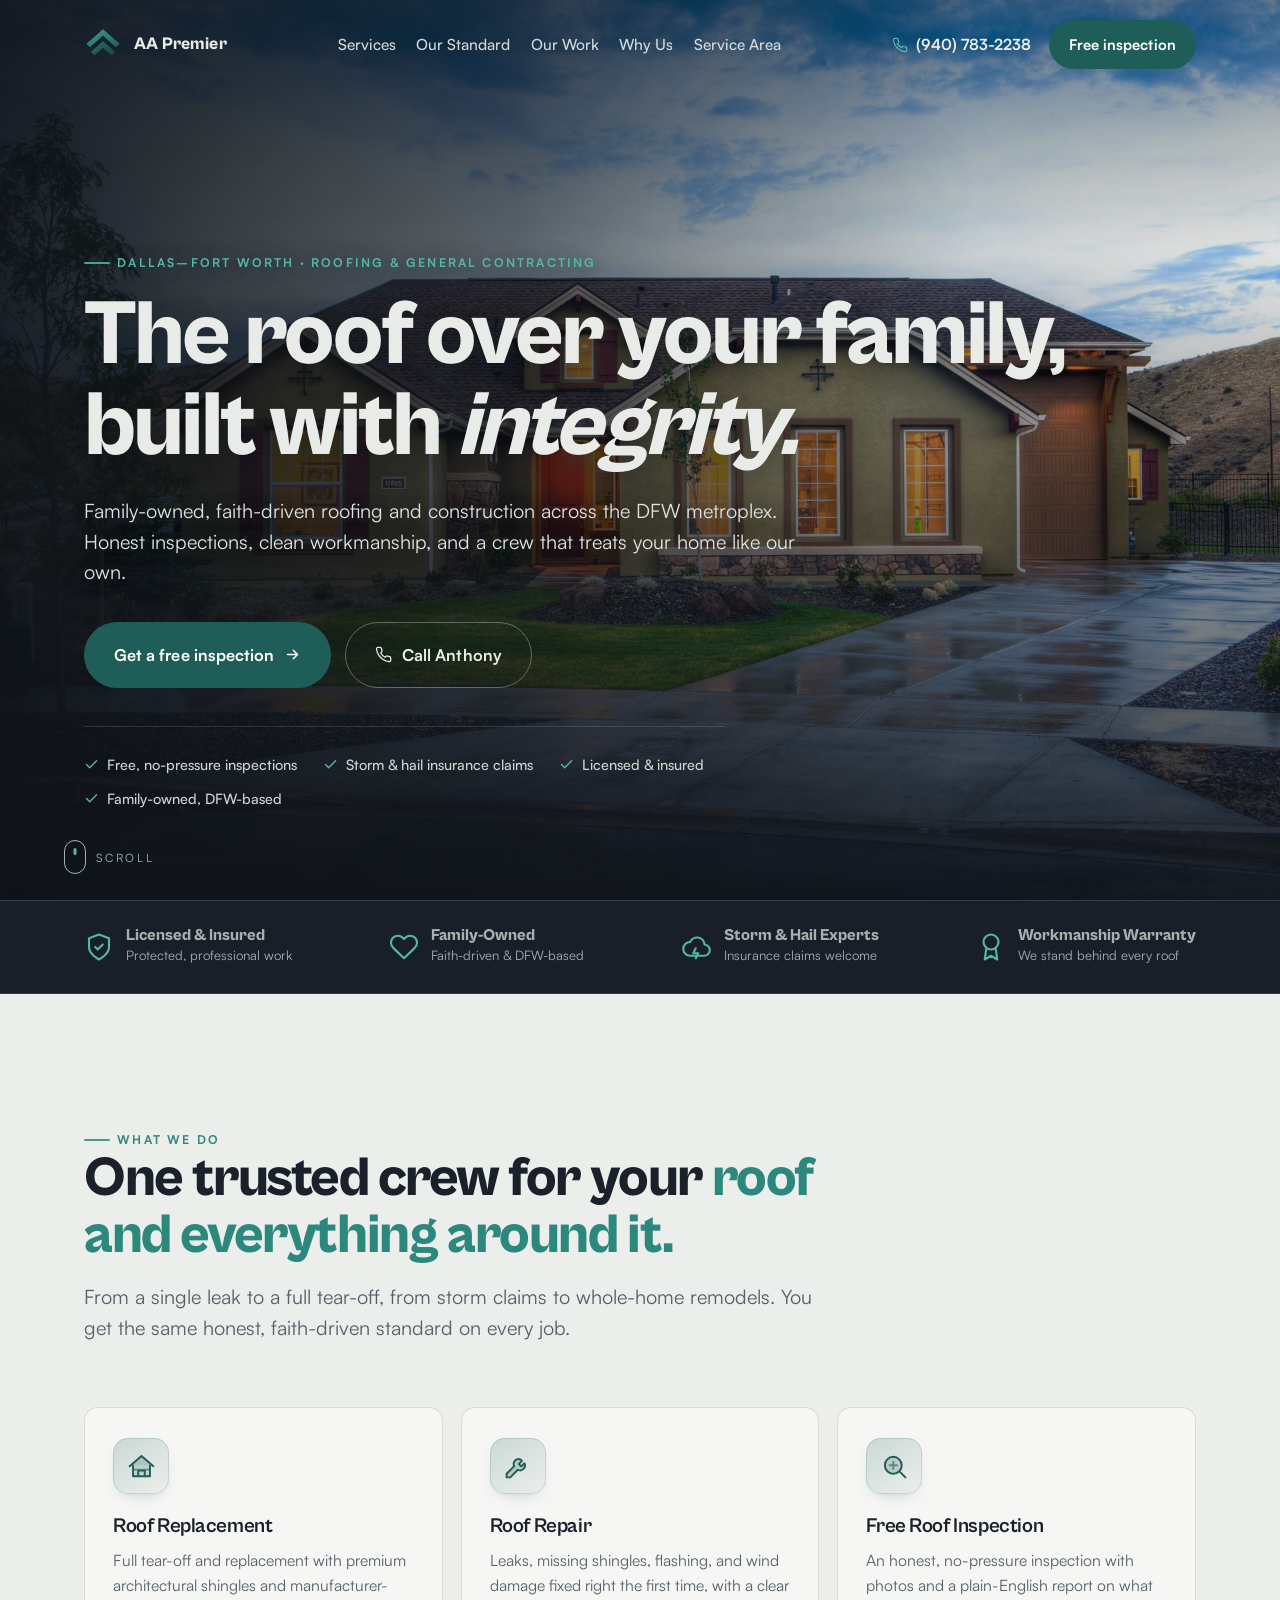
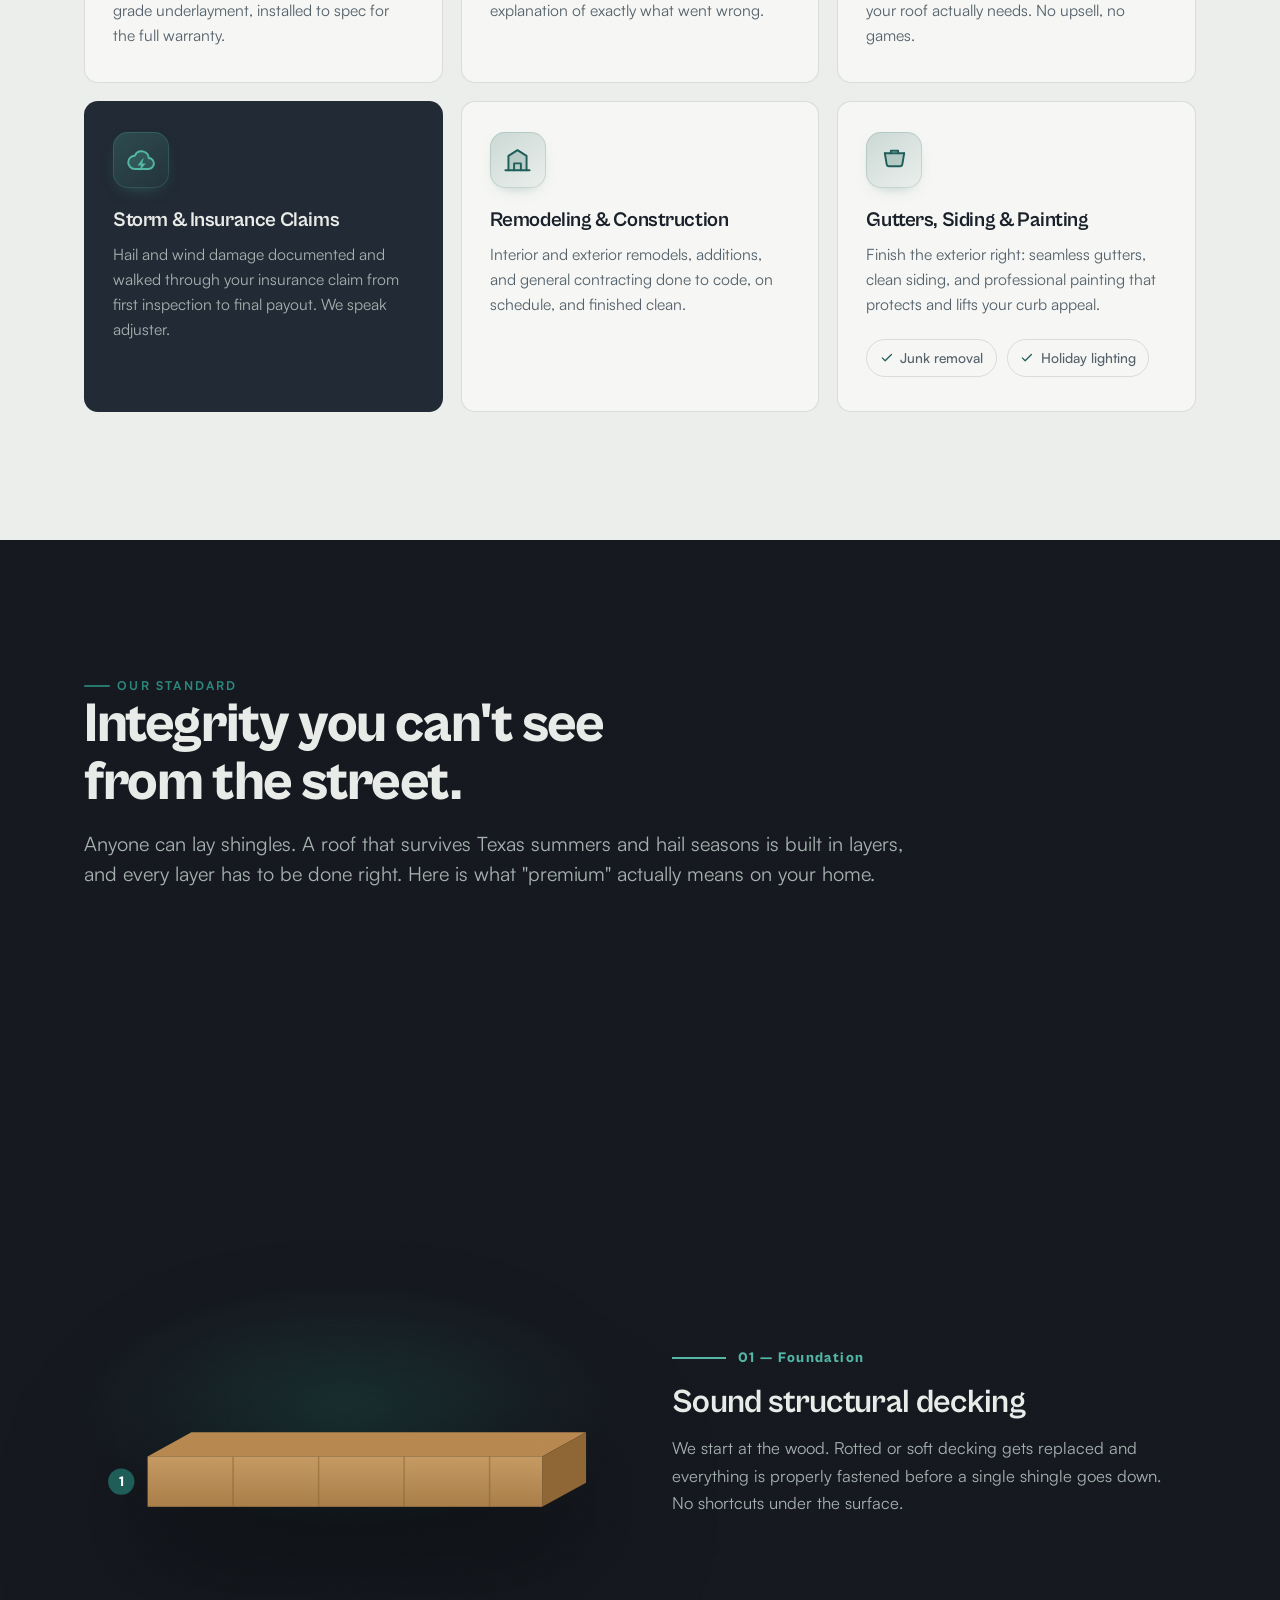
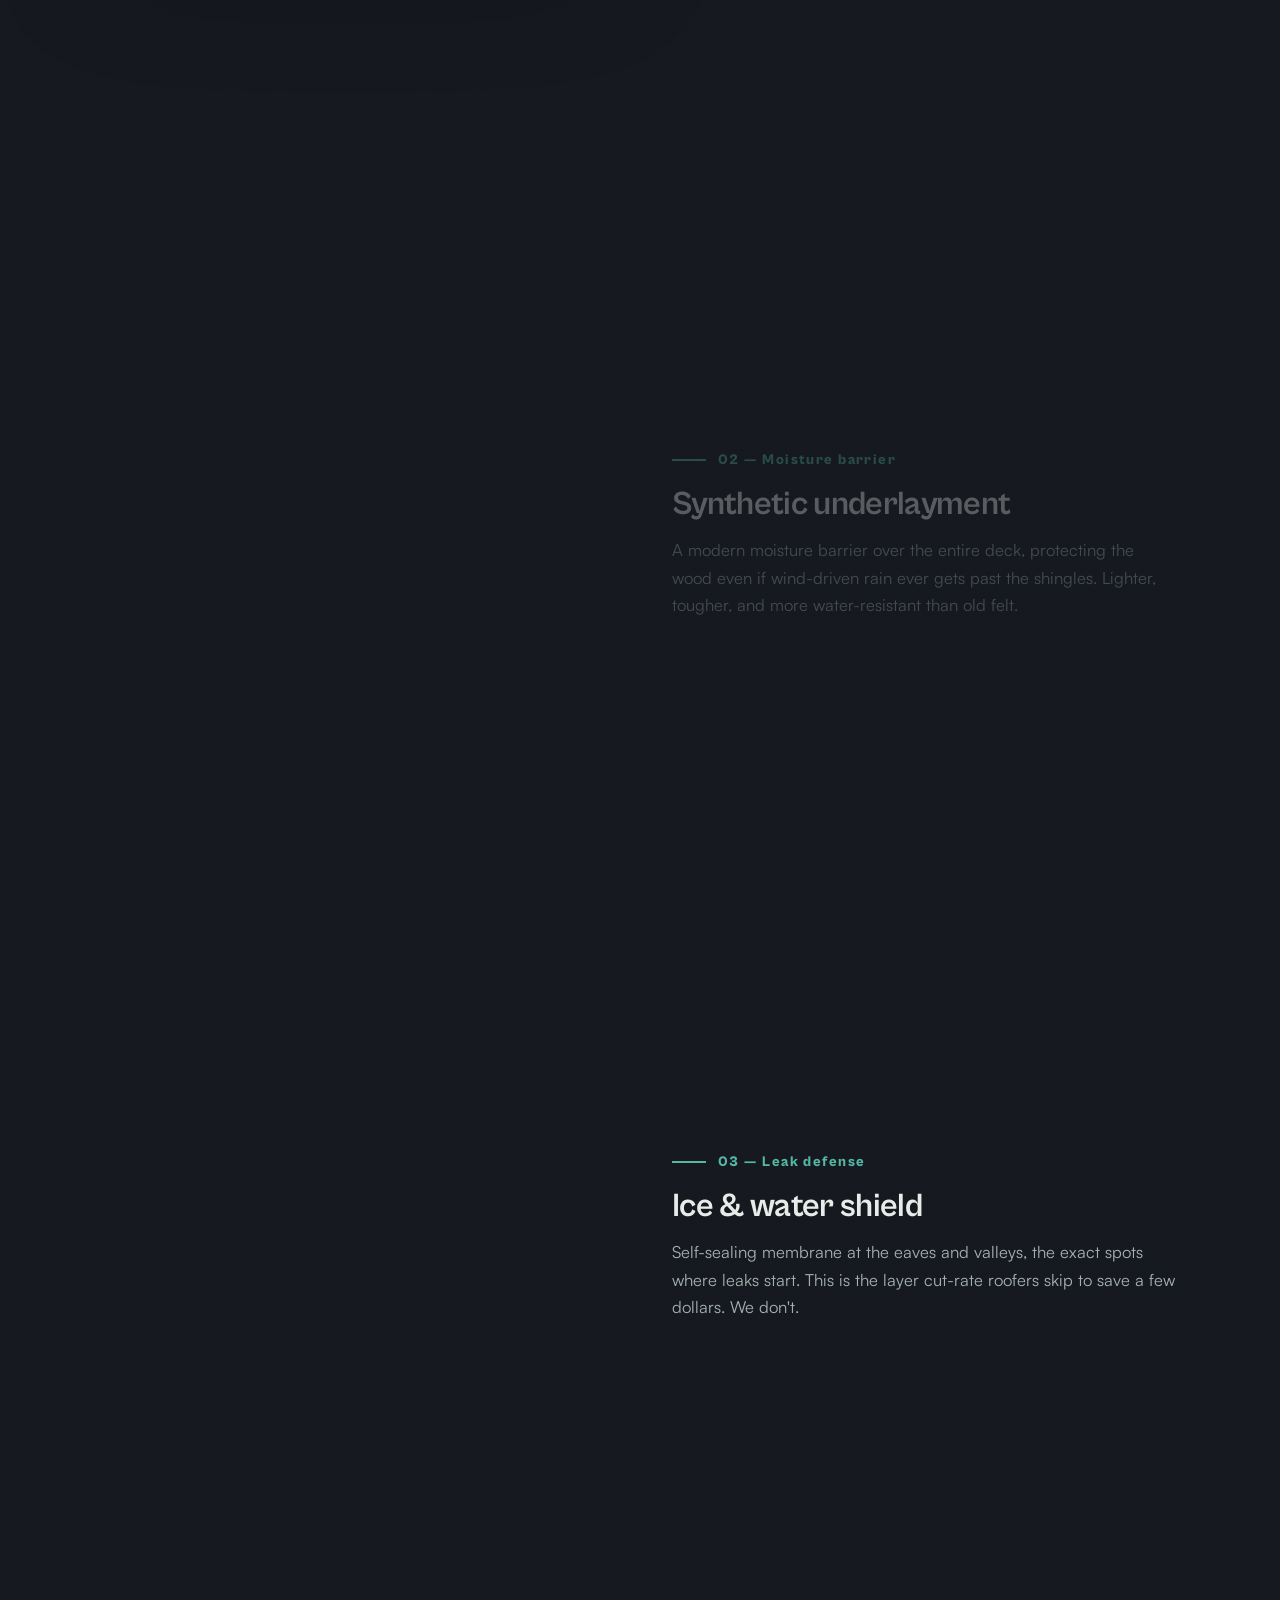
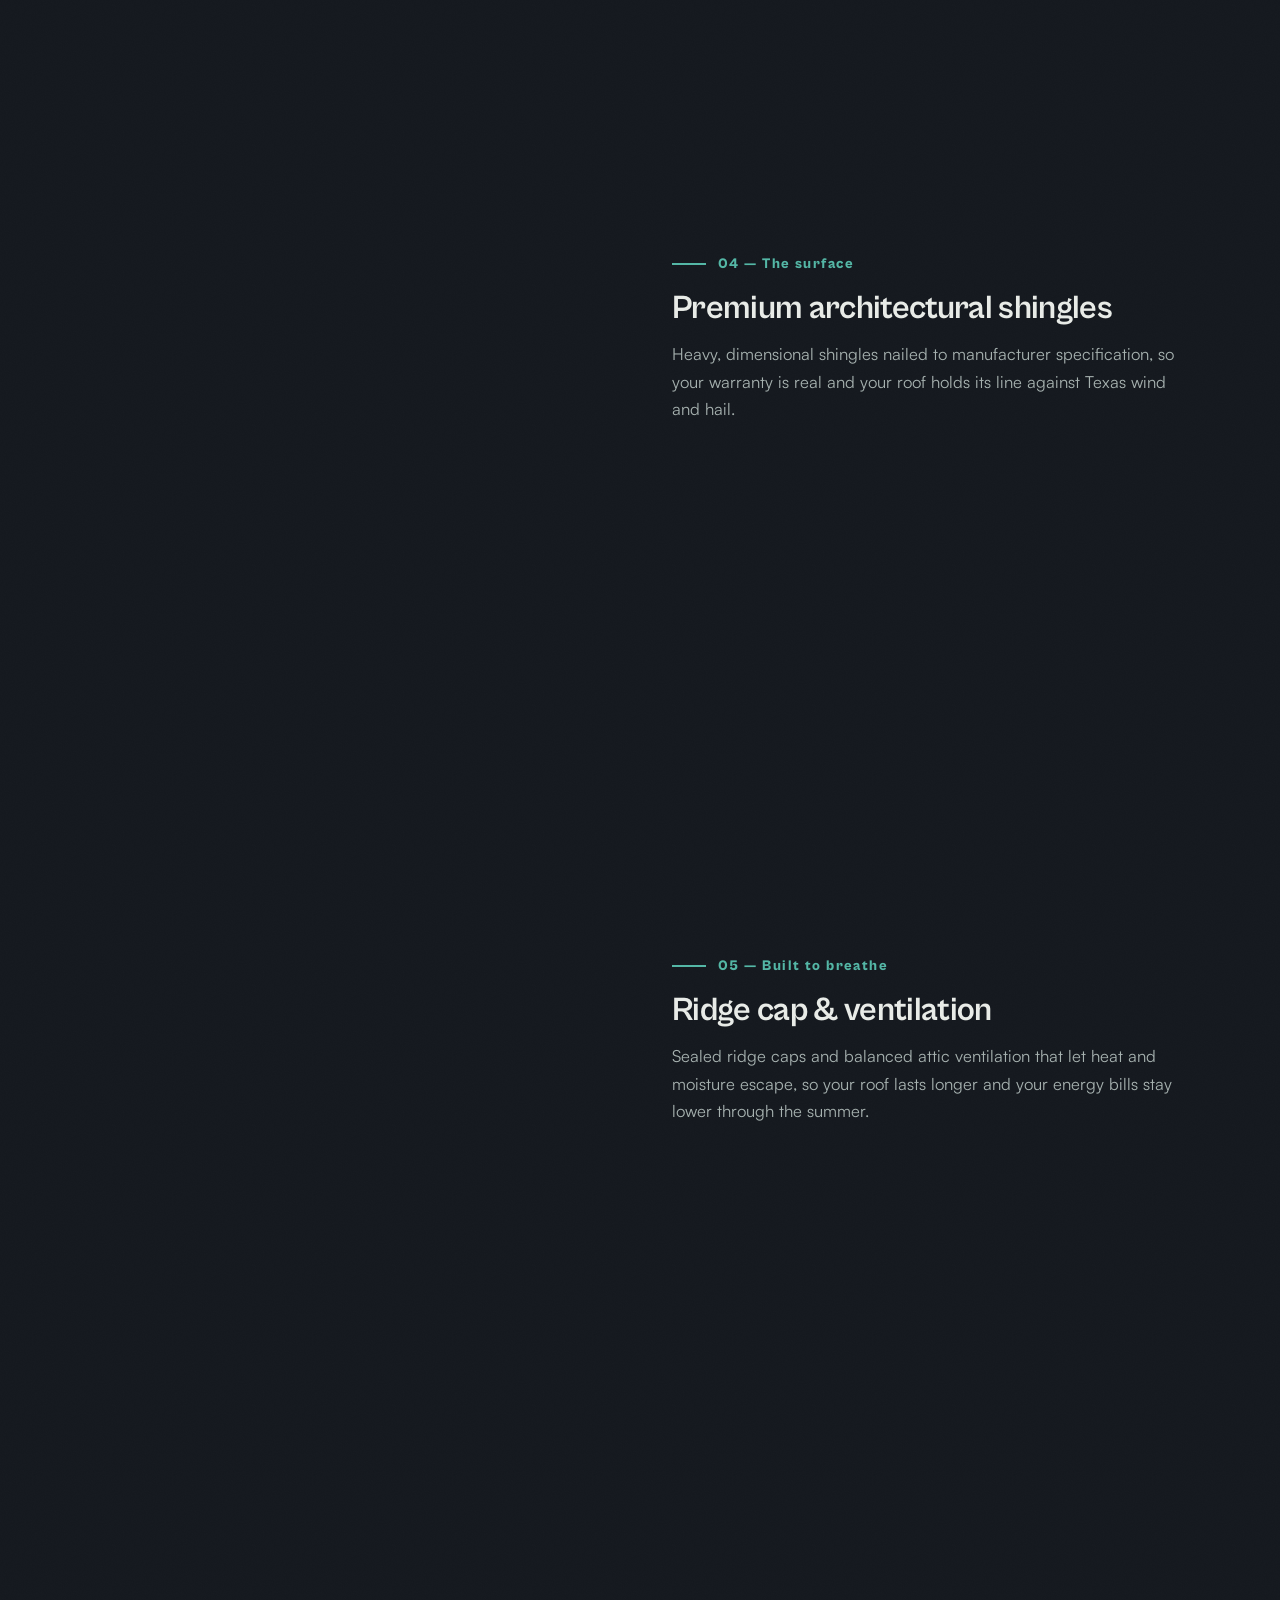
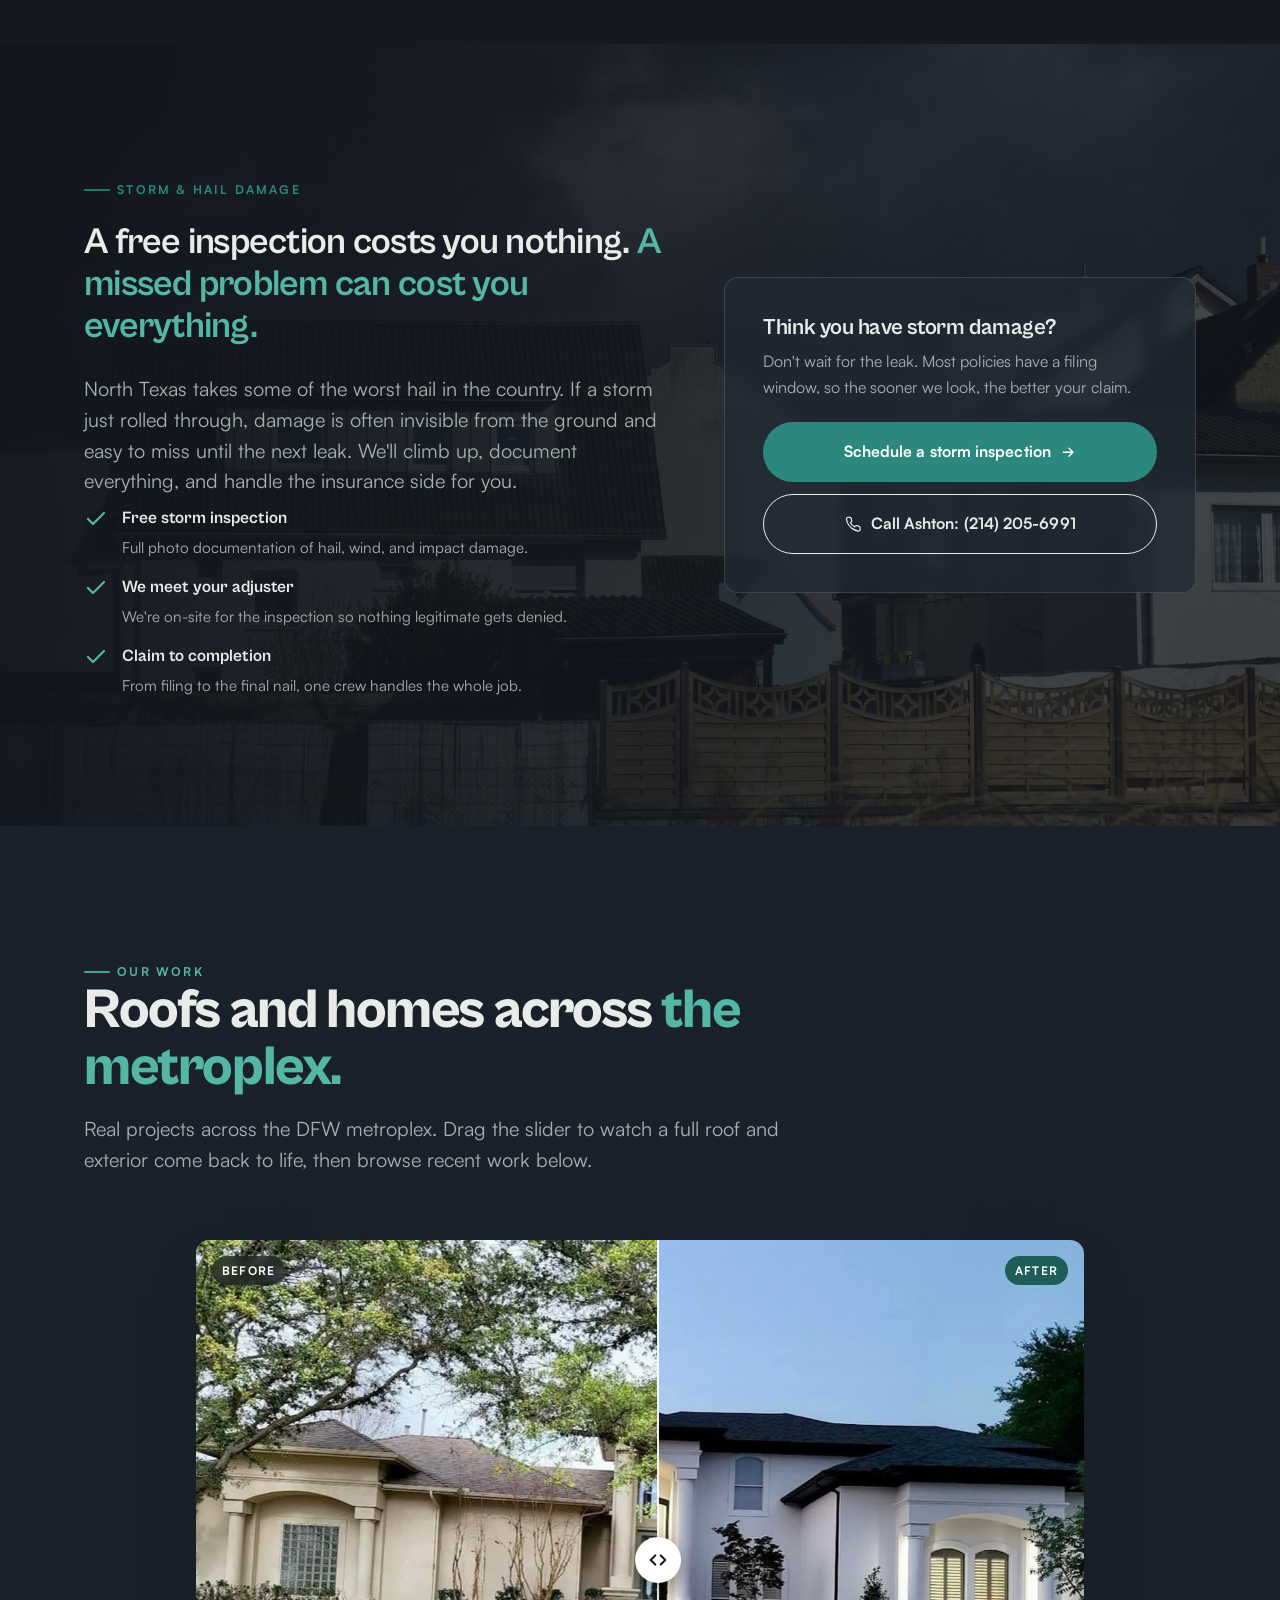
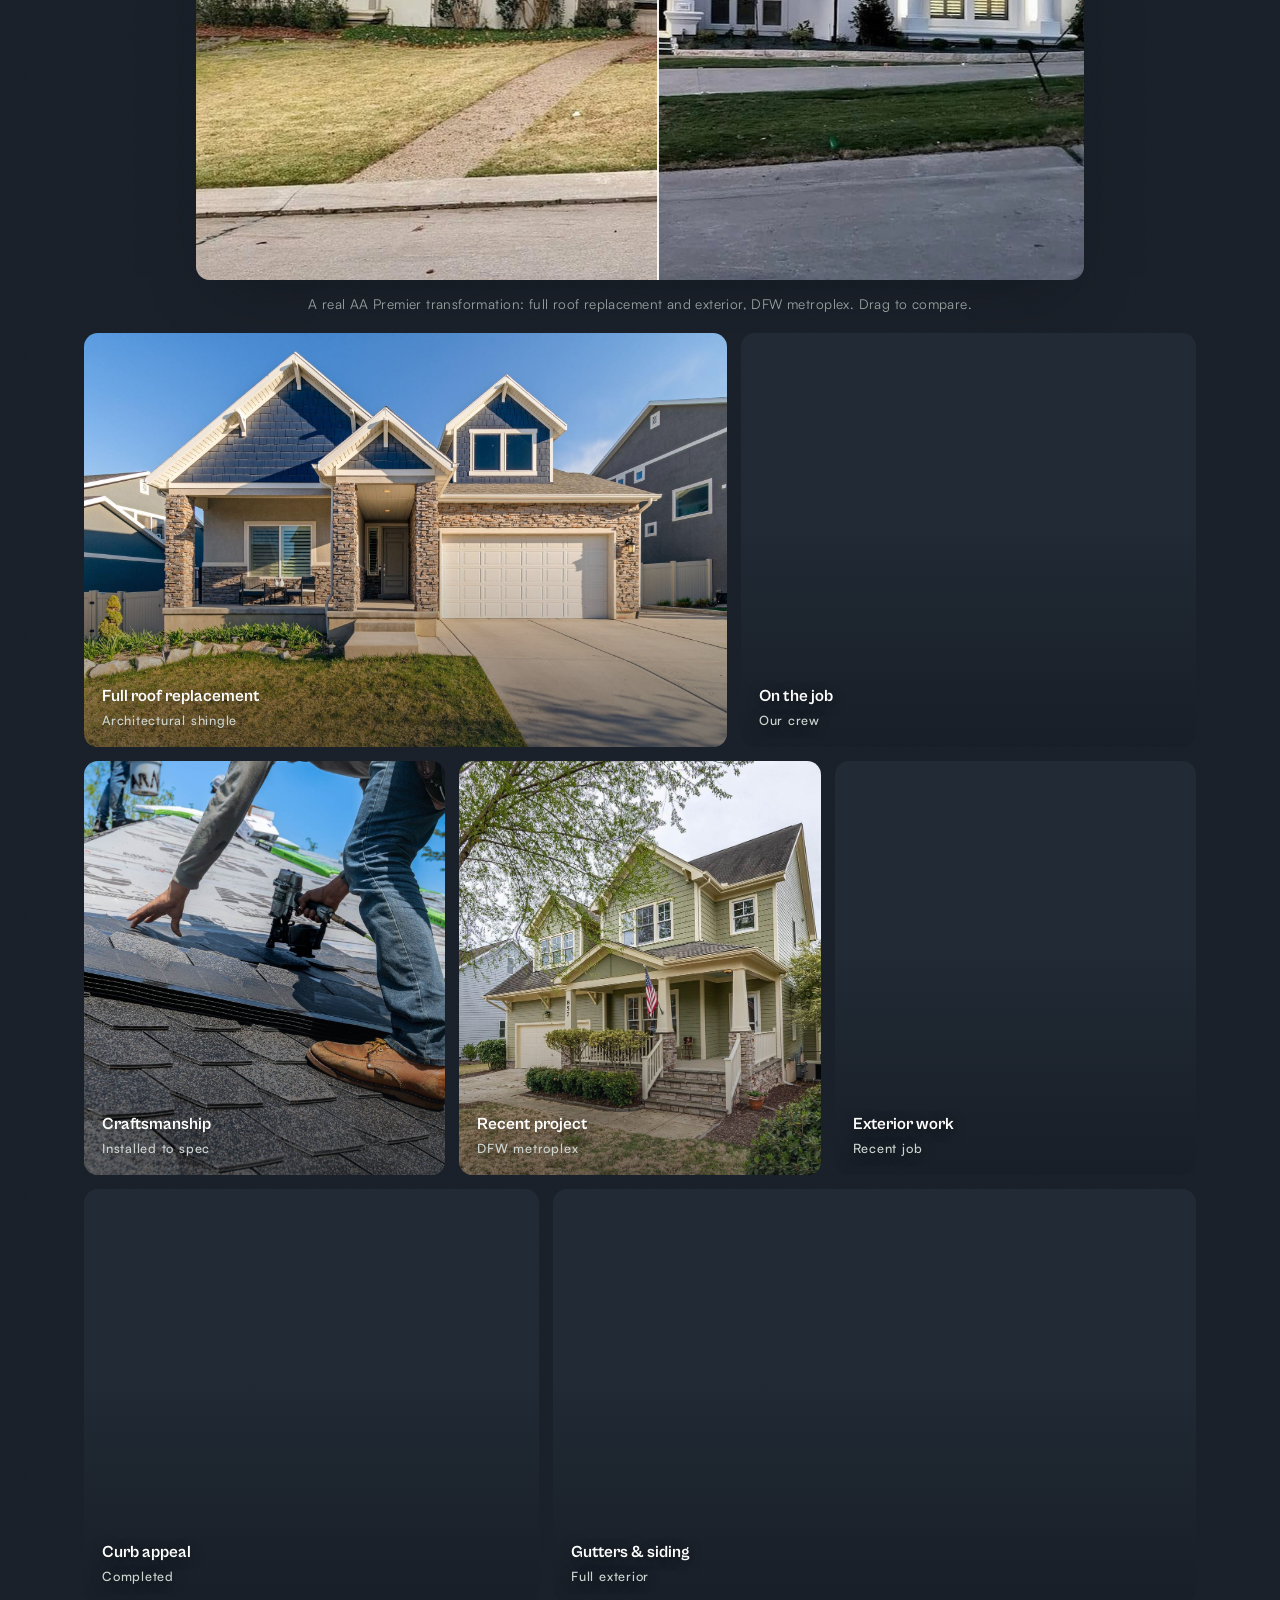
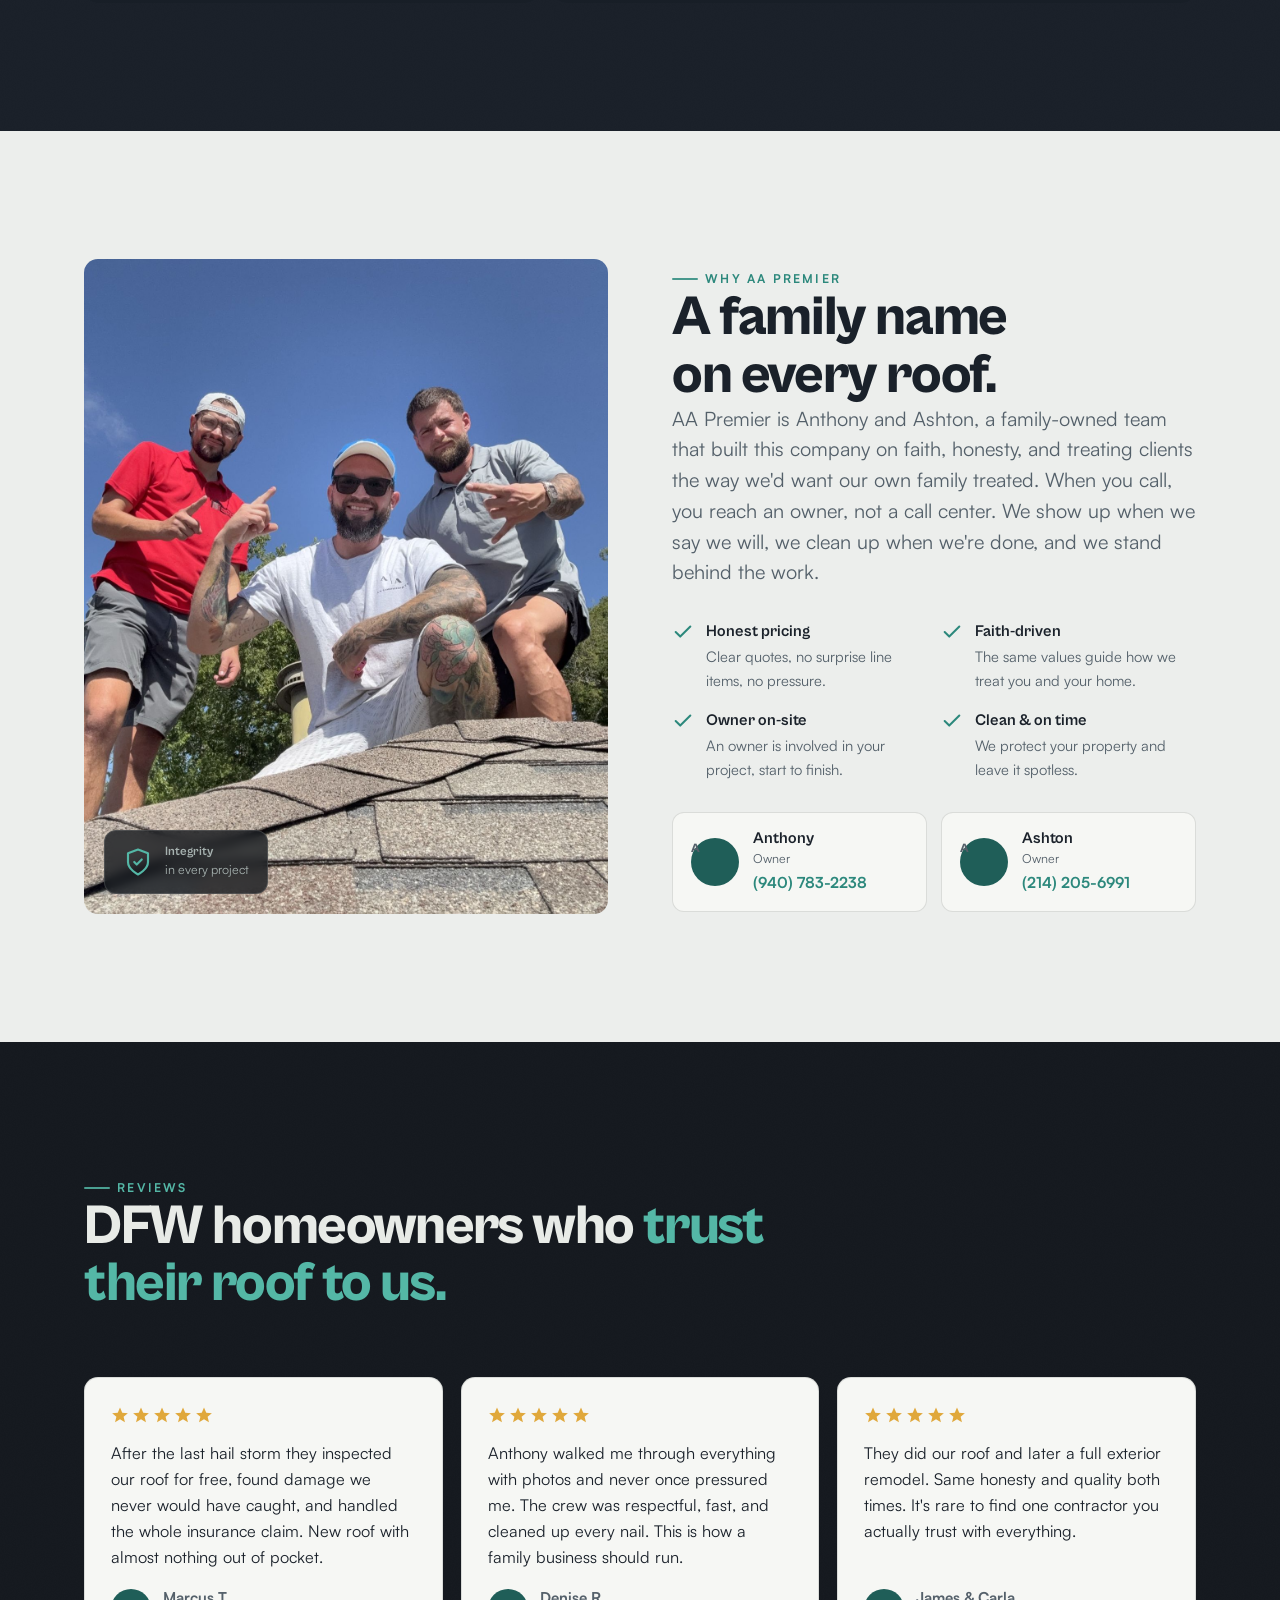
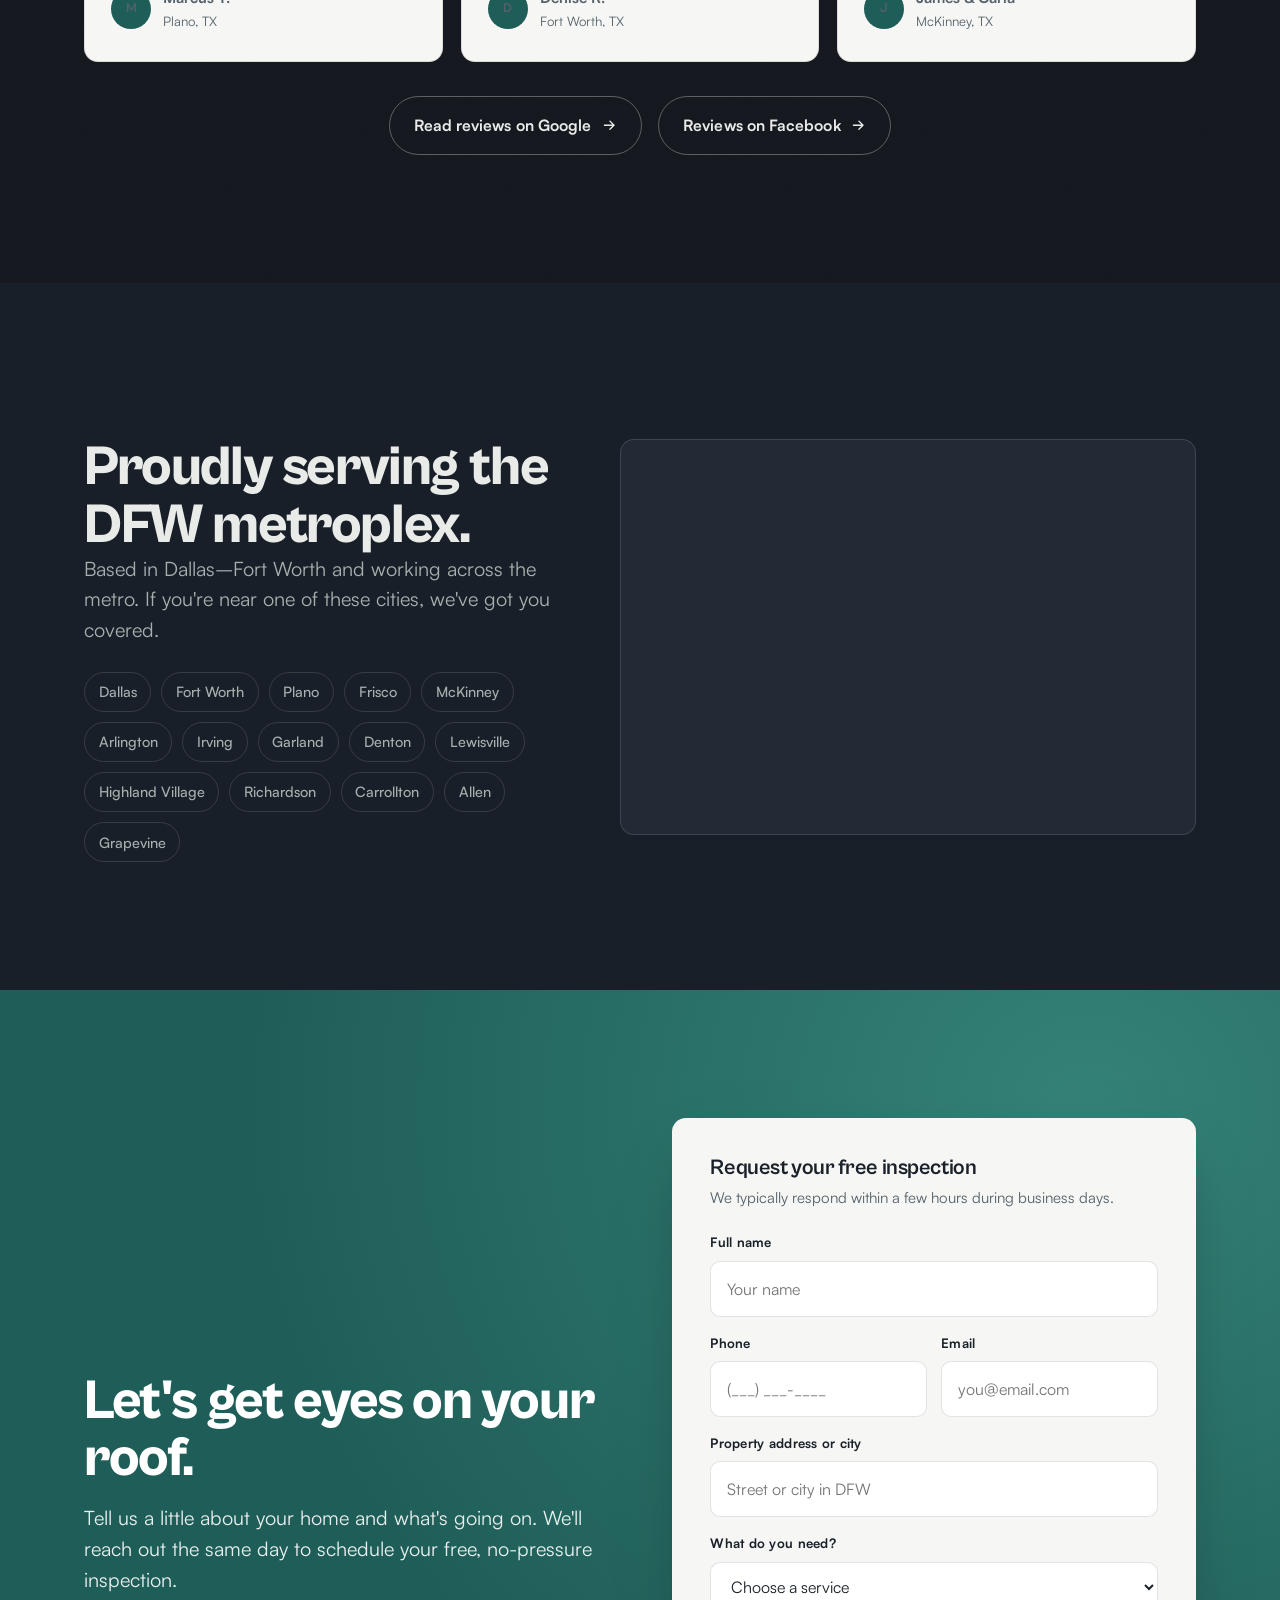
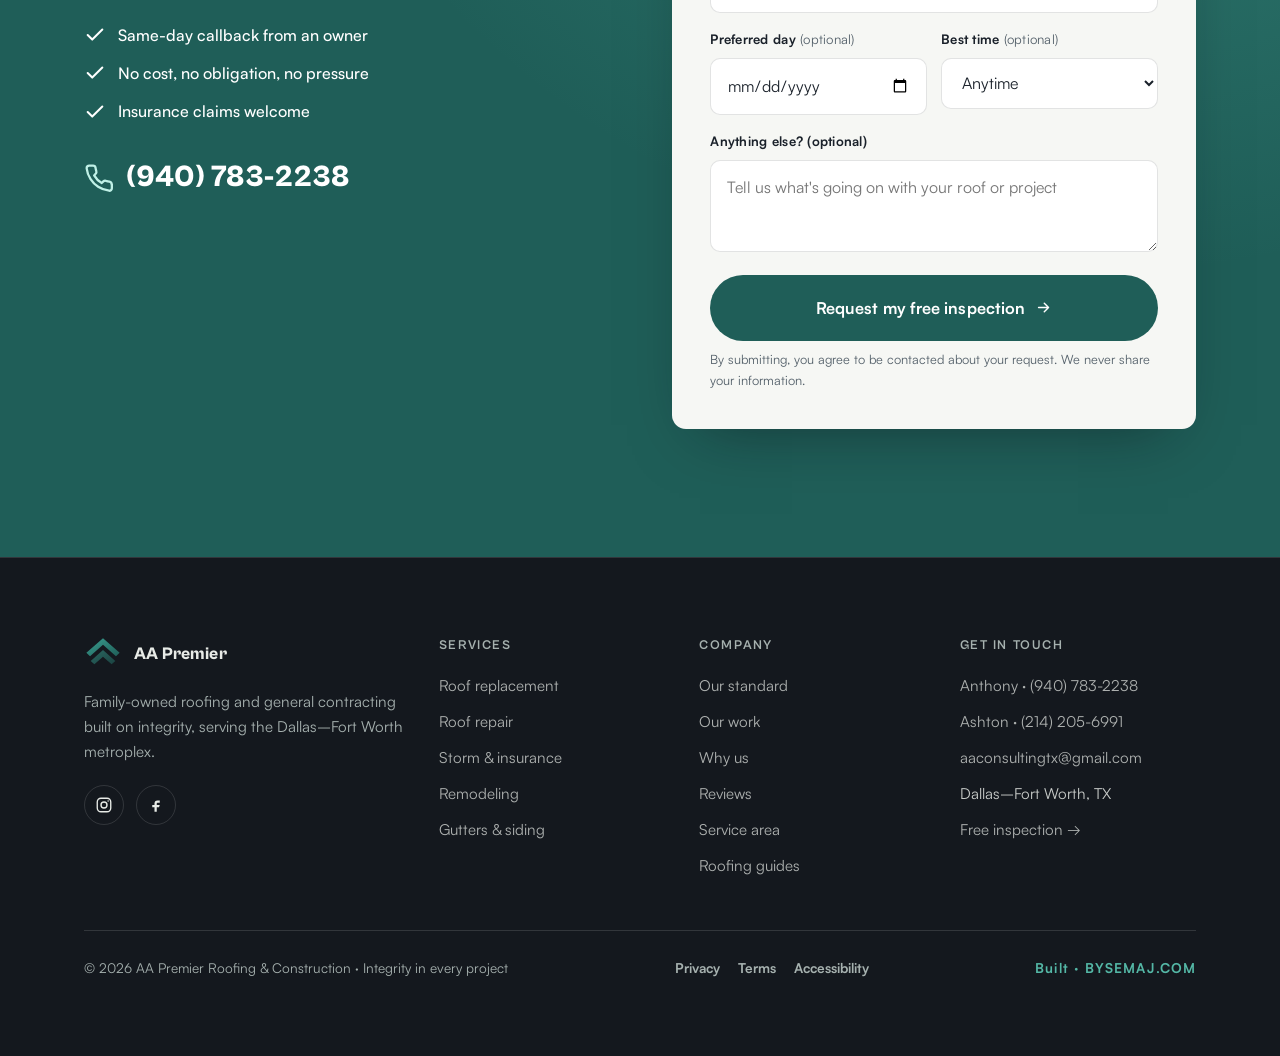
==== commit af40a9a0: "Add dormant online-booking hook: data-booking-url surfaces book-online buttons in hero, storm card, " ====
--- a/index.html
+++ b/index.html
@@ -43,7 +43,8 @@
 <link rel="icon" href="data:image/svg+xml,%3Csvg xmlns='http://www.w3.org/2000/svg' viewBox='0 0 48 48'%3E%3Cpath fill='%231f5e58' d='M24 4 3 22.5l4.6 4.2L24 12.4l16.4 14.3 4.6-4.2z'/%3E%3Cpath fill='%232c887c' d='M24 19 8.5 32.8l4.6 4.2L24 27.4l10.9 9.6 4.6-4.2z'/%3E%3C/svg%3E">
 <script>document.documentElement.className='js';</script>
 </head>
-<body>
+<!-- data-booking-url: set to a Cal.com / Calendly scheduling URL to surface "book online" buttons site-wide (see CLIENT_PUNCHLIST.md) -->
+<body data-booking-url="">
 
 <!-- ============ SVG SYMBOL DEFS ============ -->
 <svg width="0" height="0" style="position:absolute" aria-hidden="true">
--- a/styles.css
+++ b/styles.css
@@ -453,6 +453,8 @@
 .field textarea{resize:vertical;min-height:92px}
 .field-row{display:grid;grid-template-columns:1fr 1fr;gap:14px}
 .form small{display:block;margin-top:8px;color:var(--tol-mute);font-size:.8rem}
+.book-alt{margin-top:16px;font-size:.92rem;text-align:center;color:var(--tol-mute)}
+.book-alt a{color:var(--patina);font-weight:700;text-decoration:underline;text-underline-offset:3px}
 .form-ok{display:none;text-align:center;padding:20px 0}
 .form-ok.show{display:block}
 .form-ok svg{width:54px;height:54px;color:var(--patina);margin:0 auto 14px}
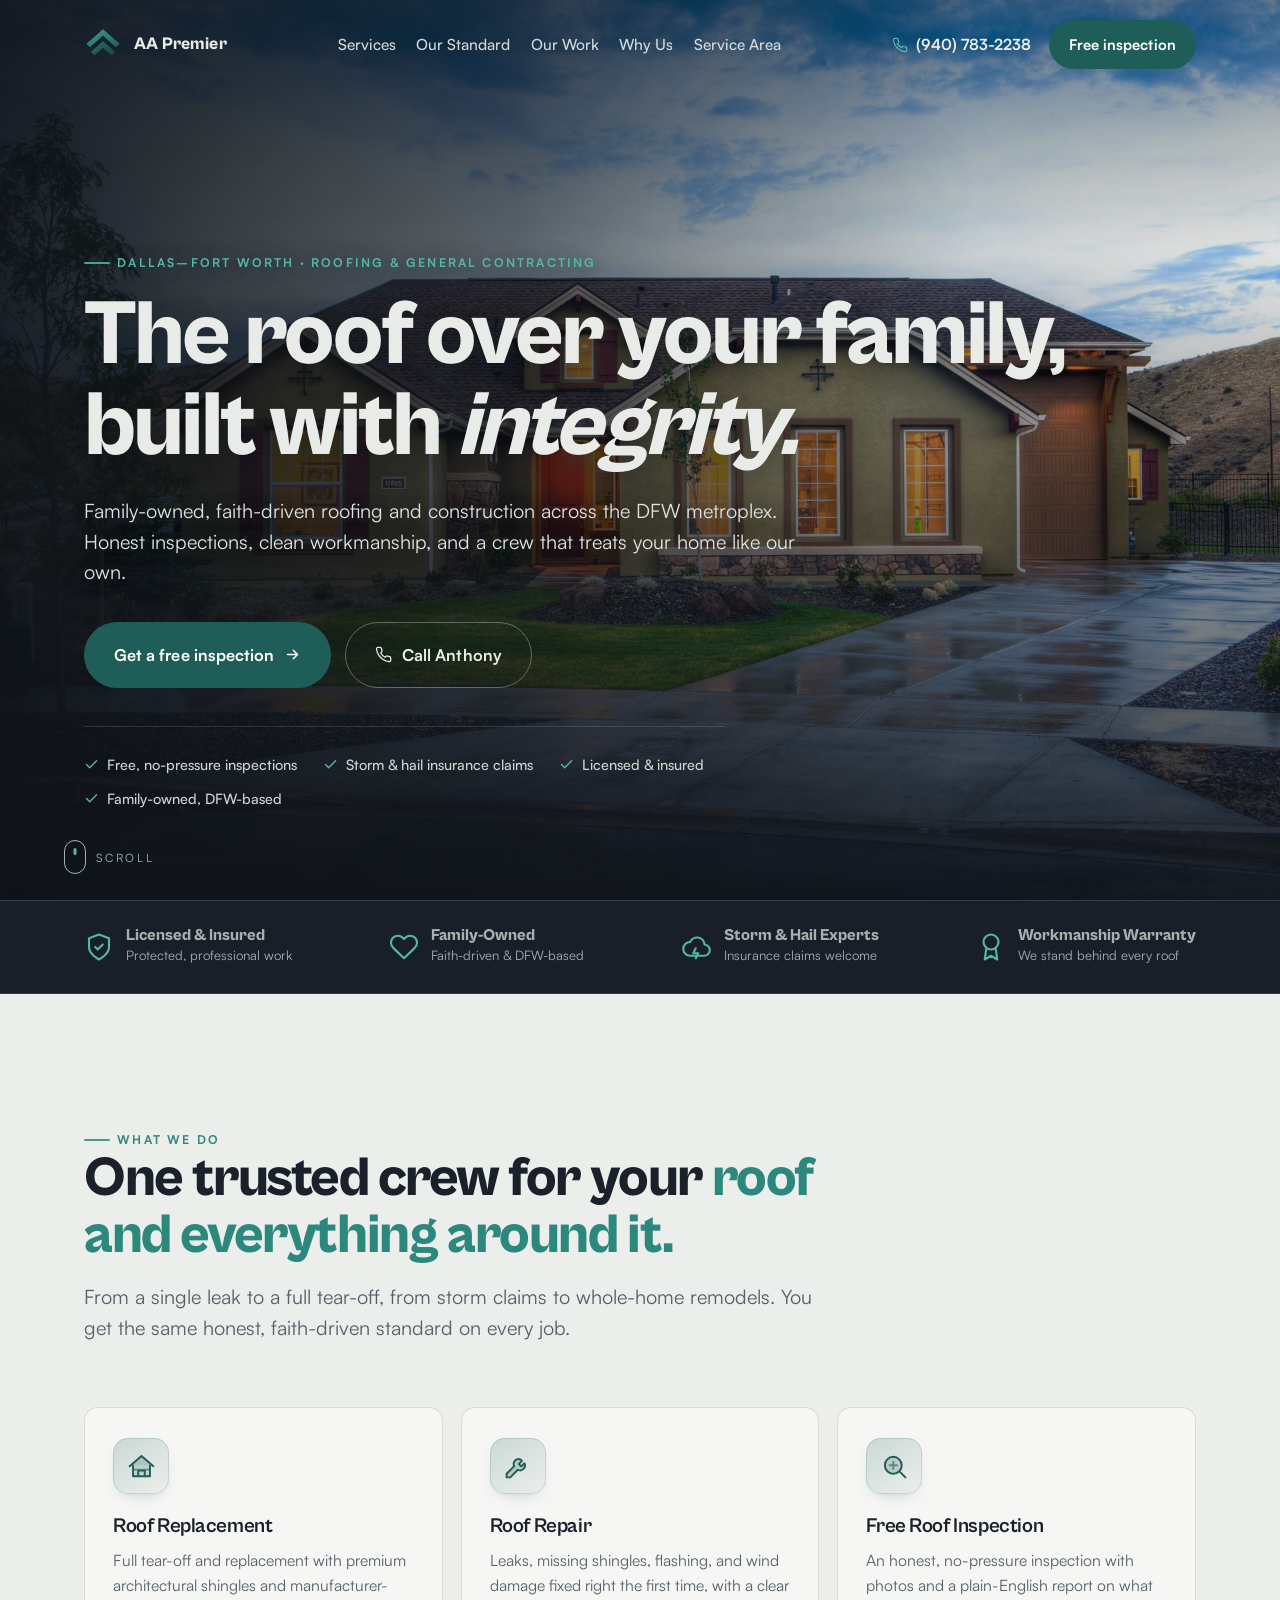
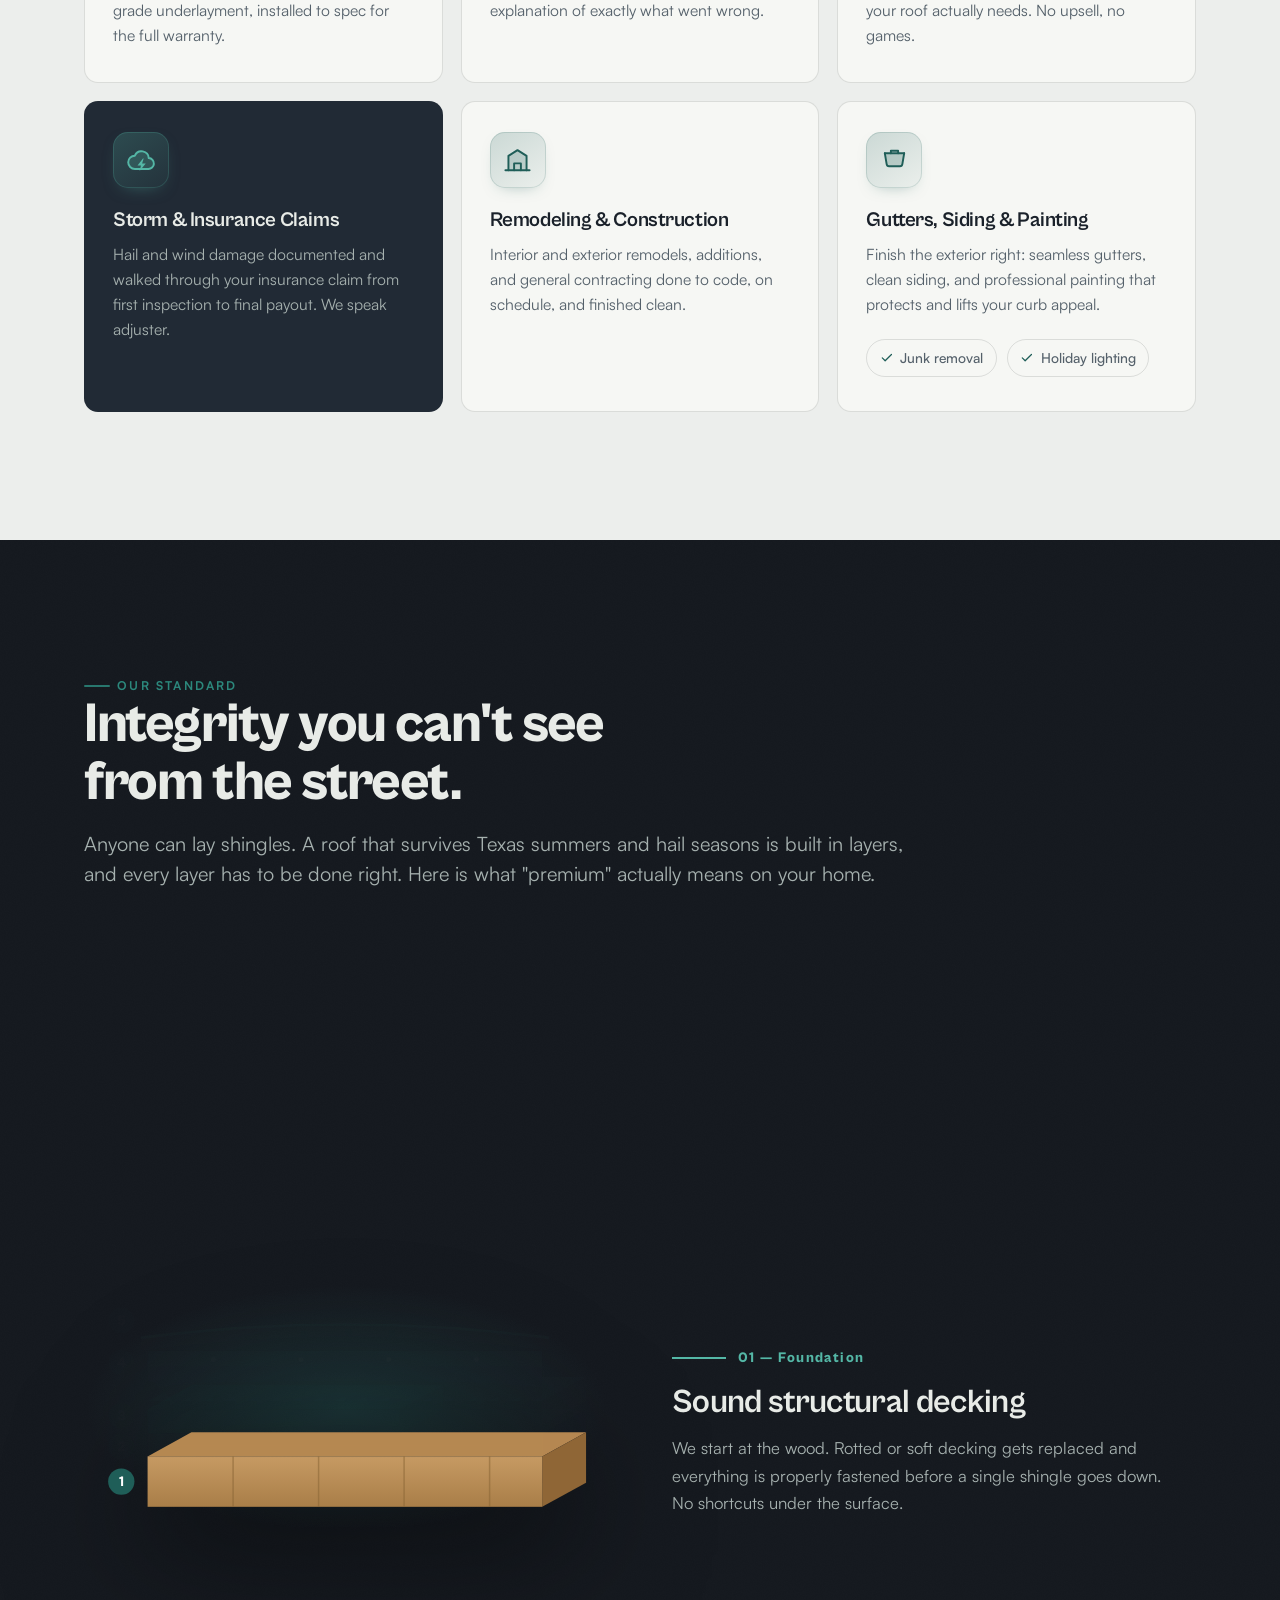
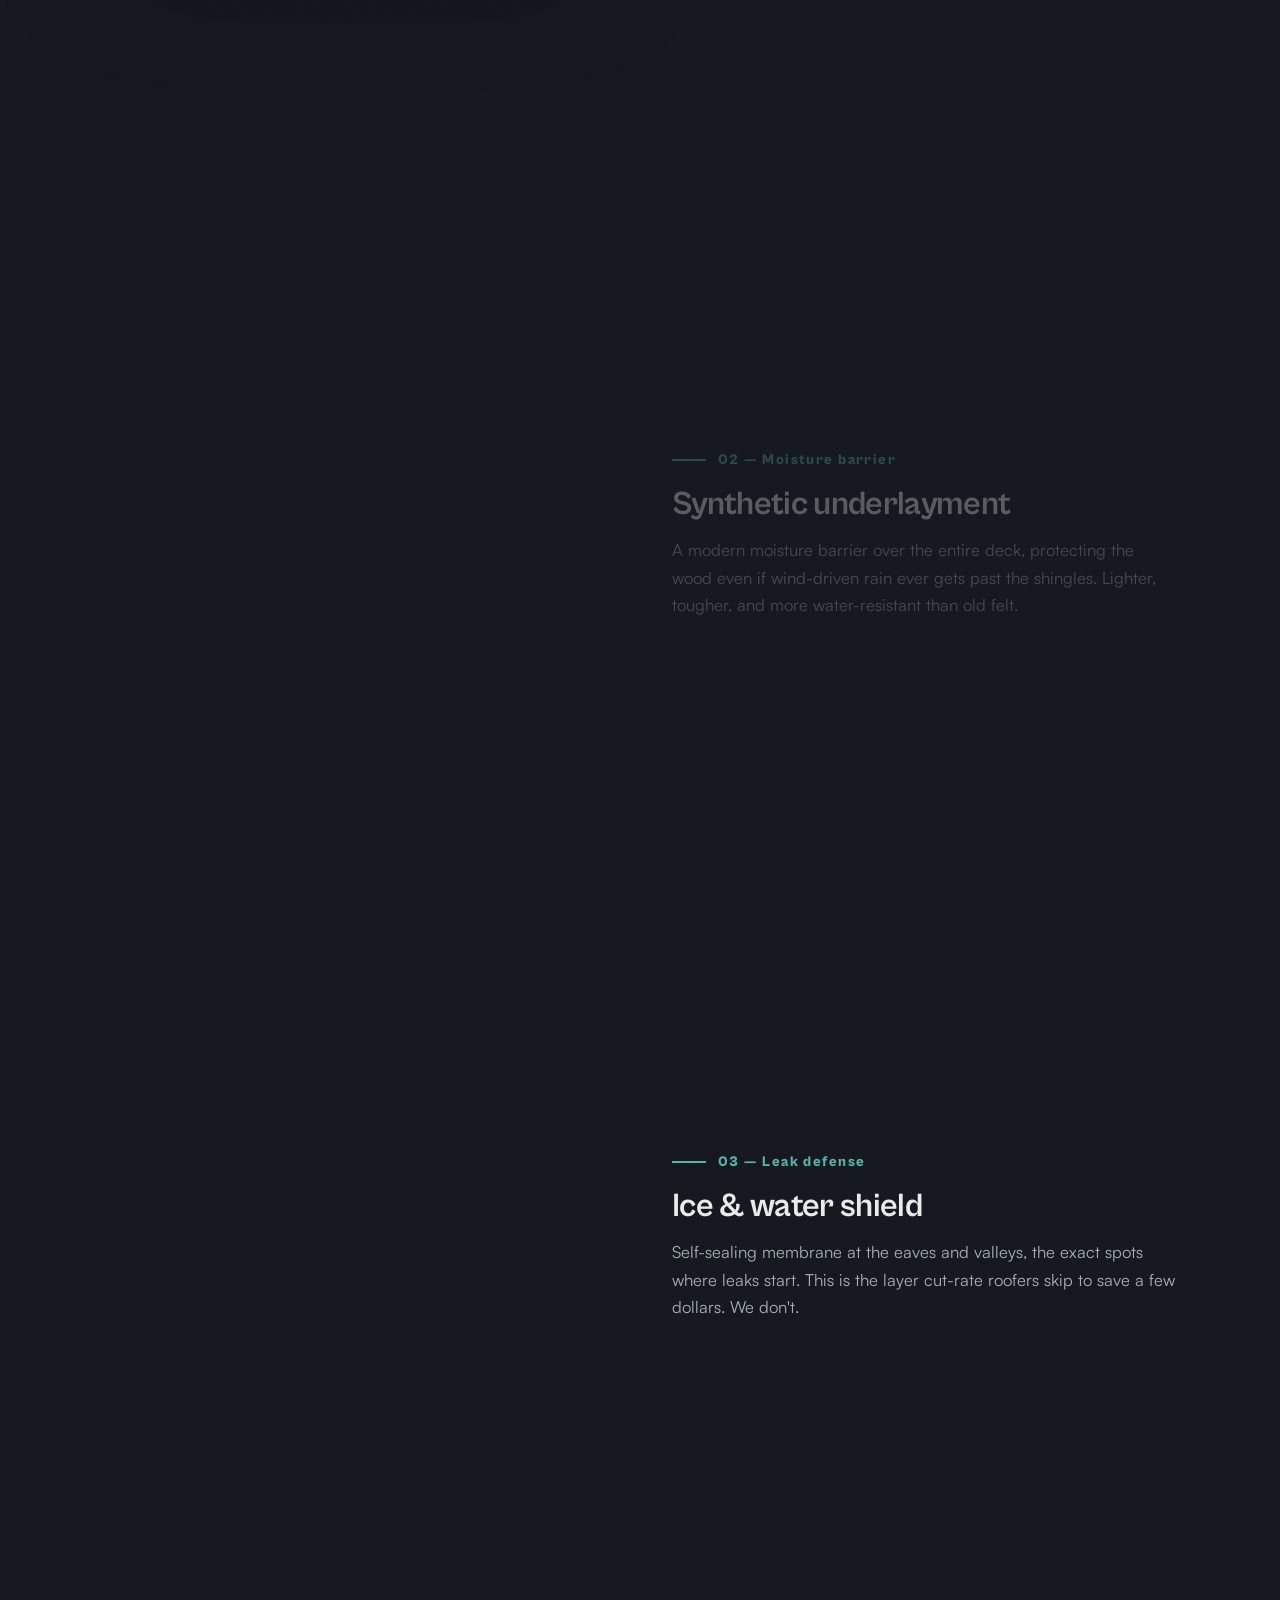
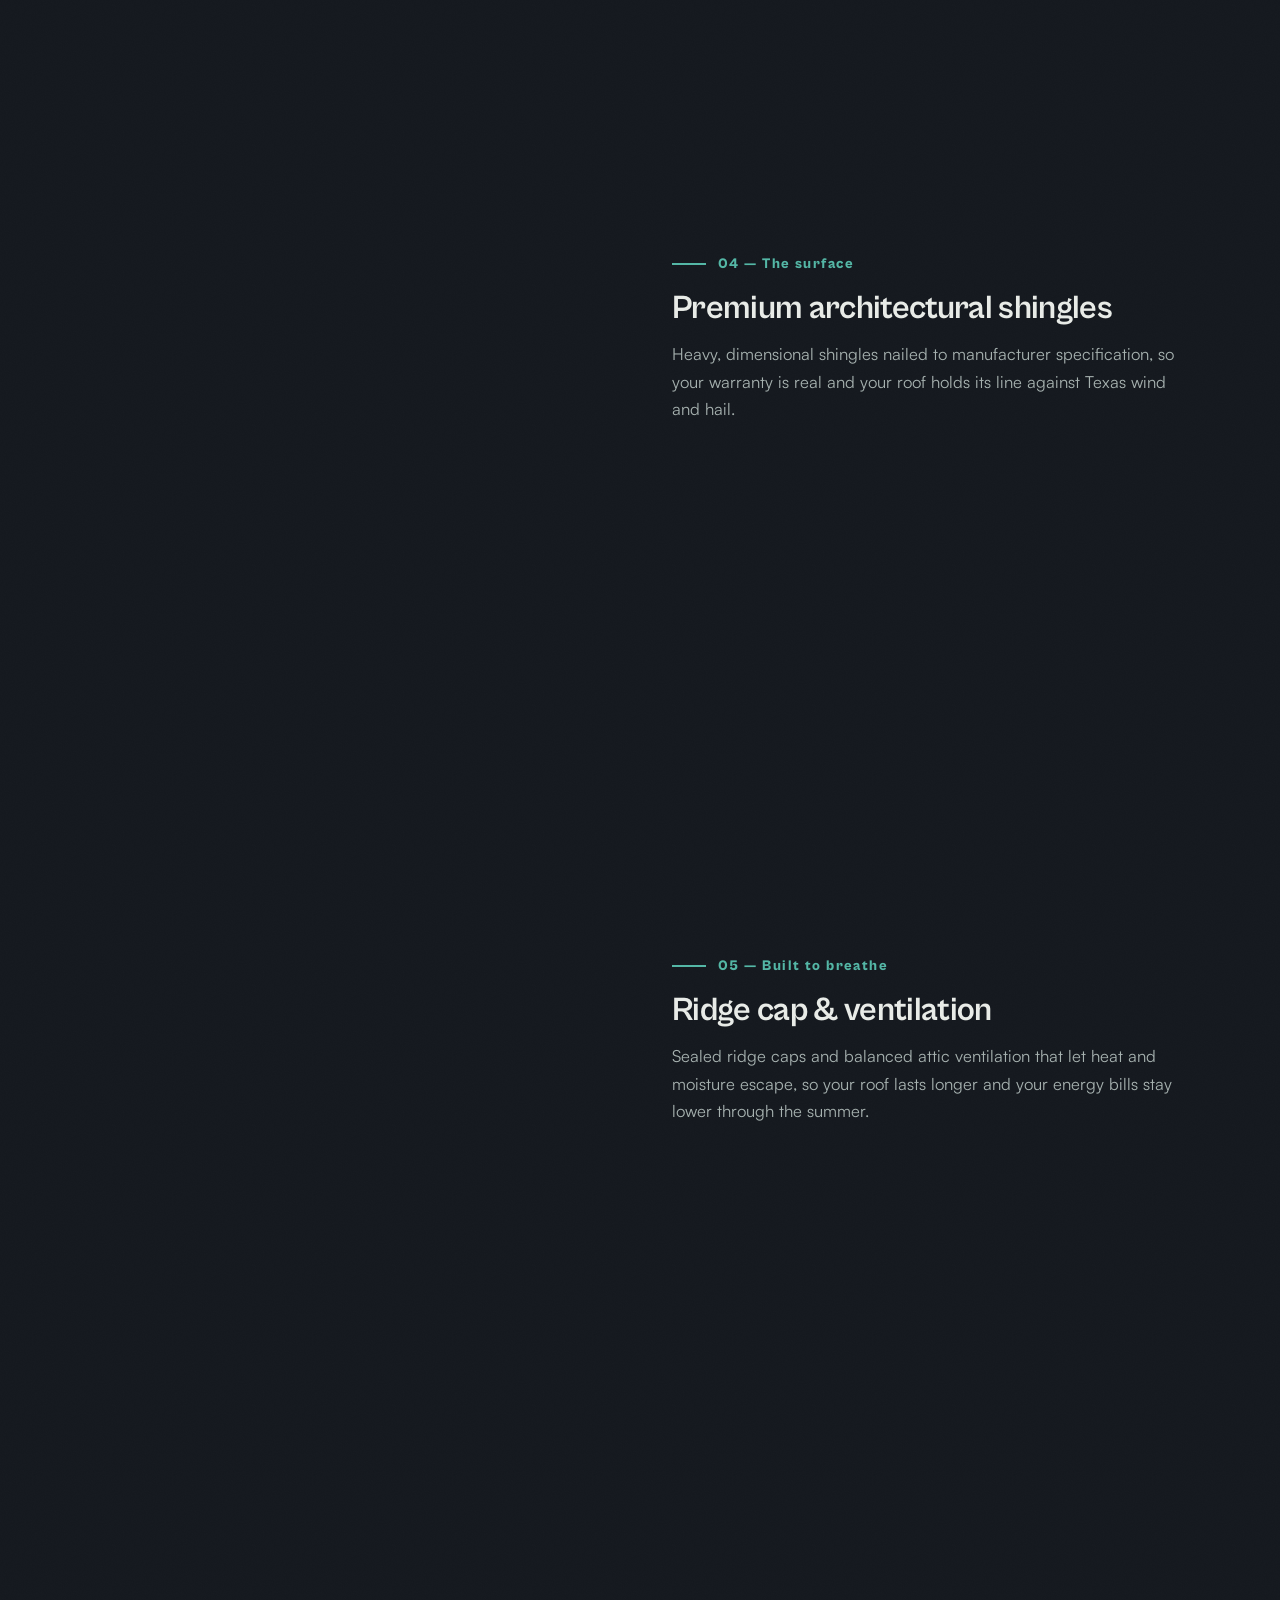
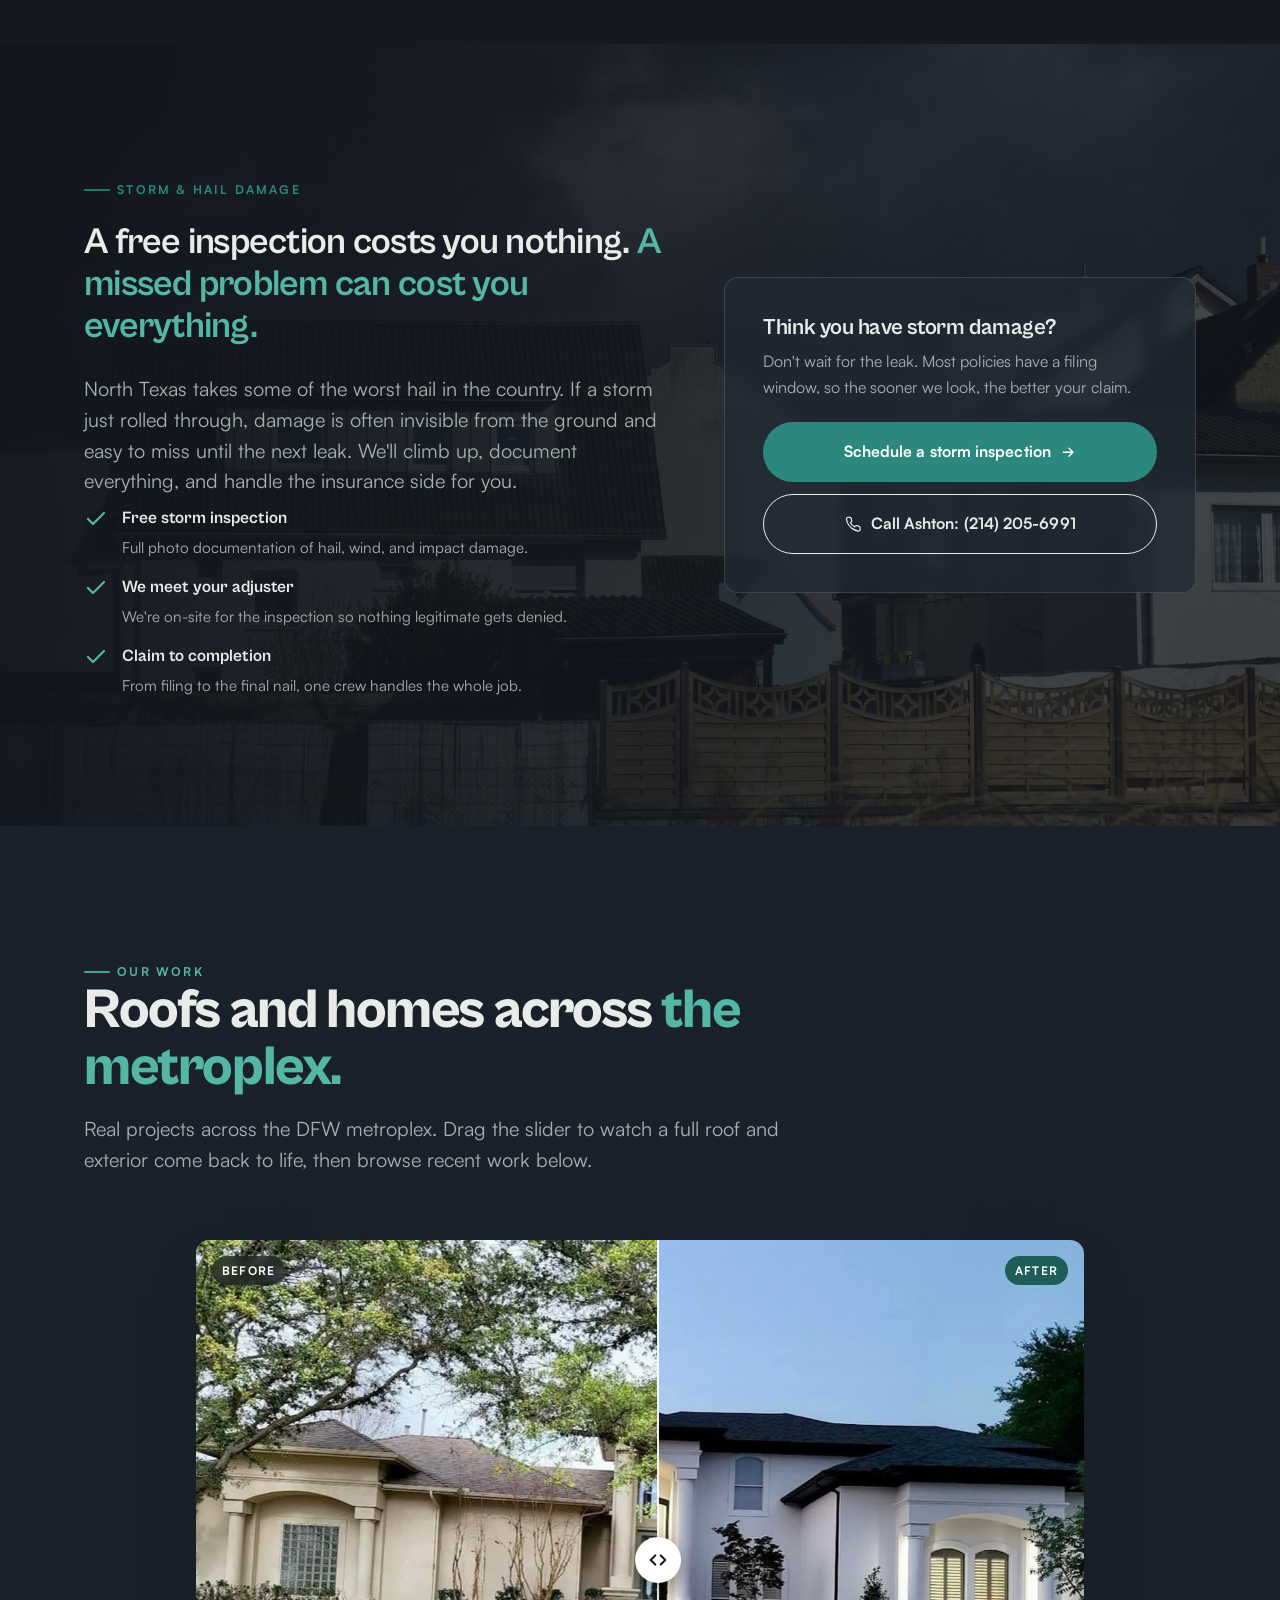
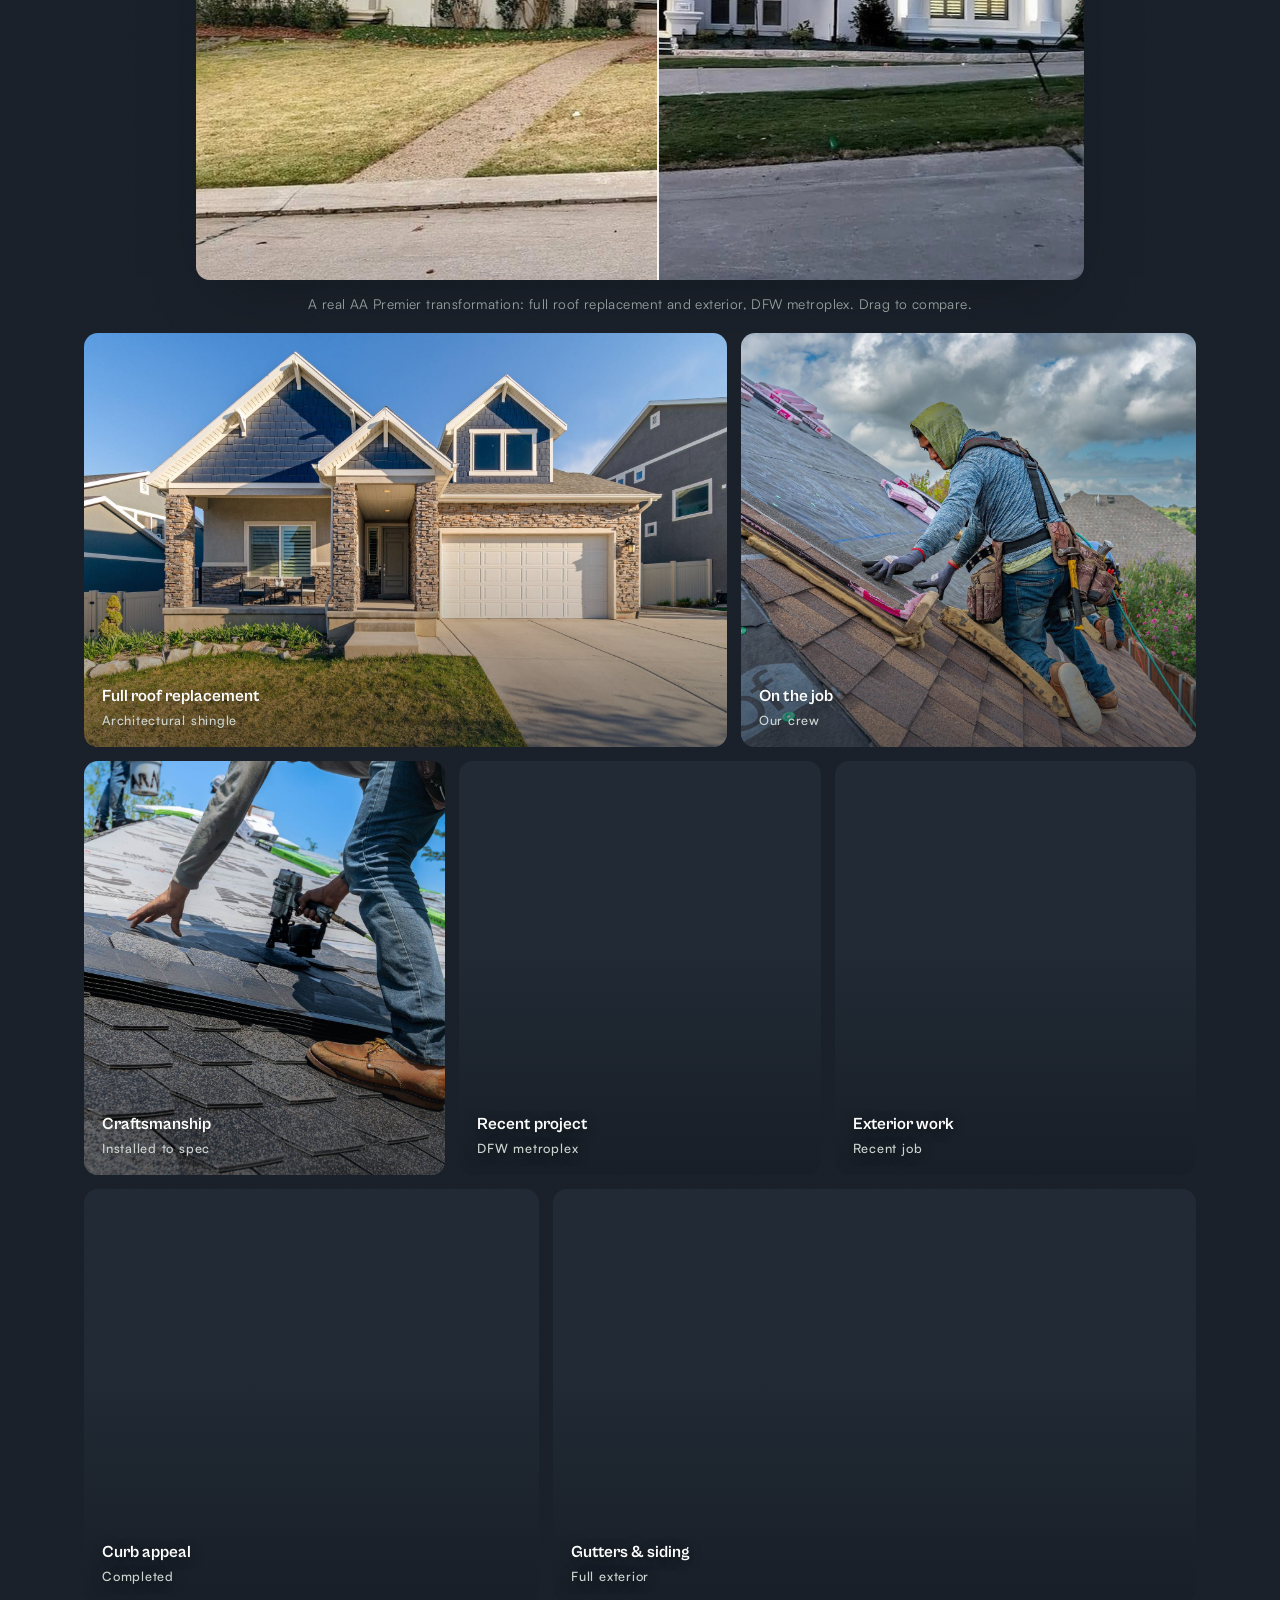
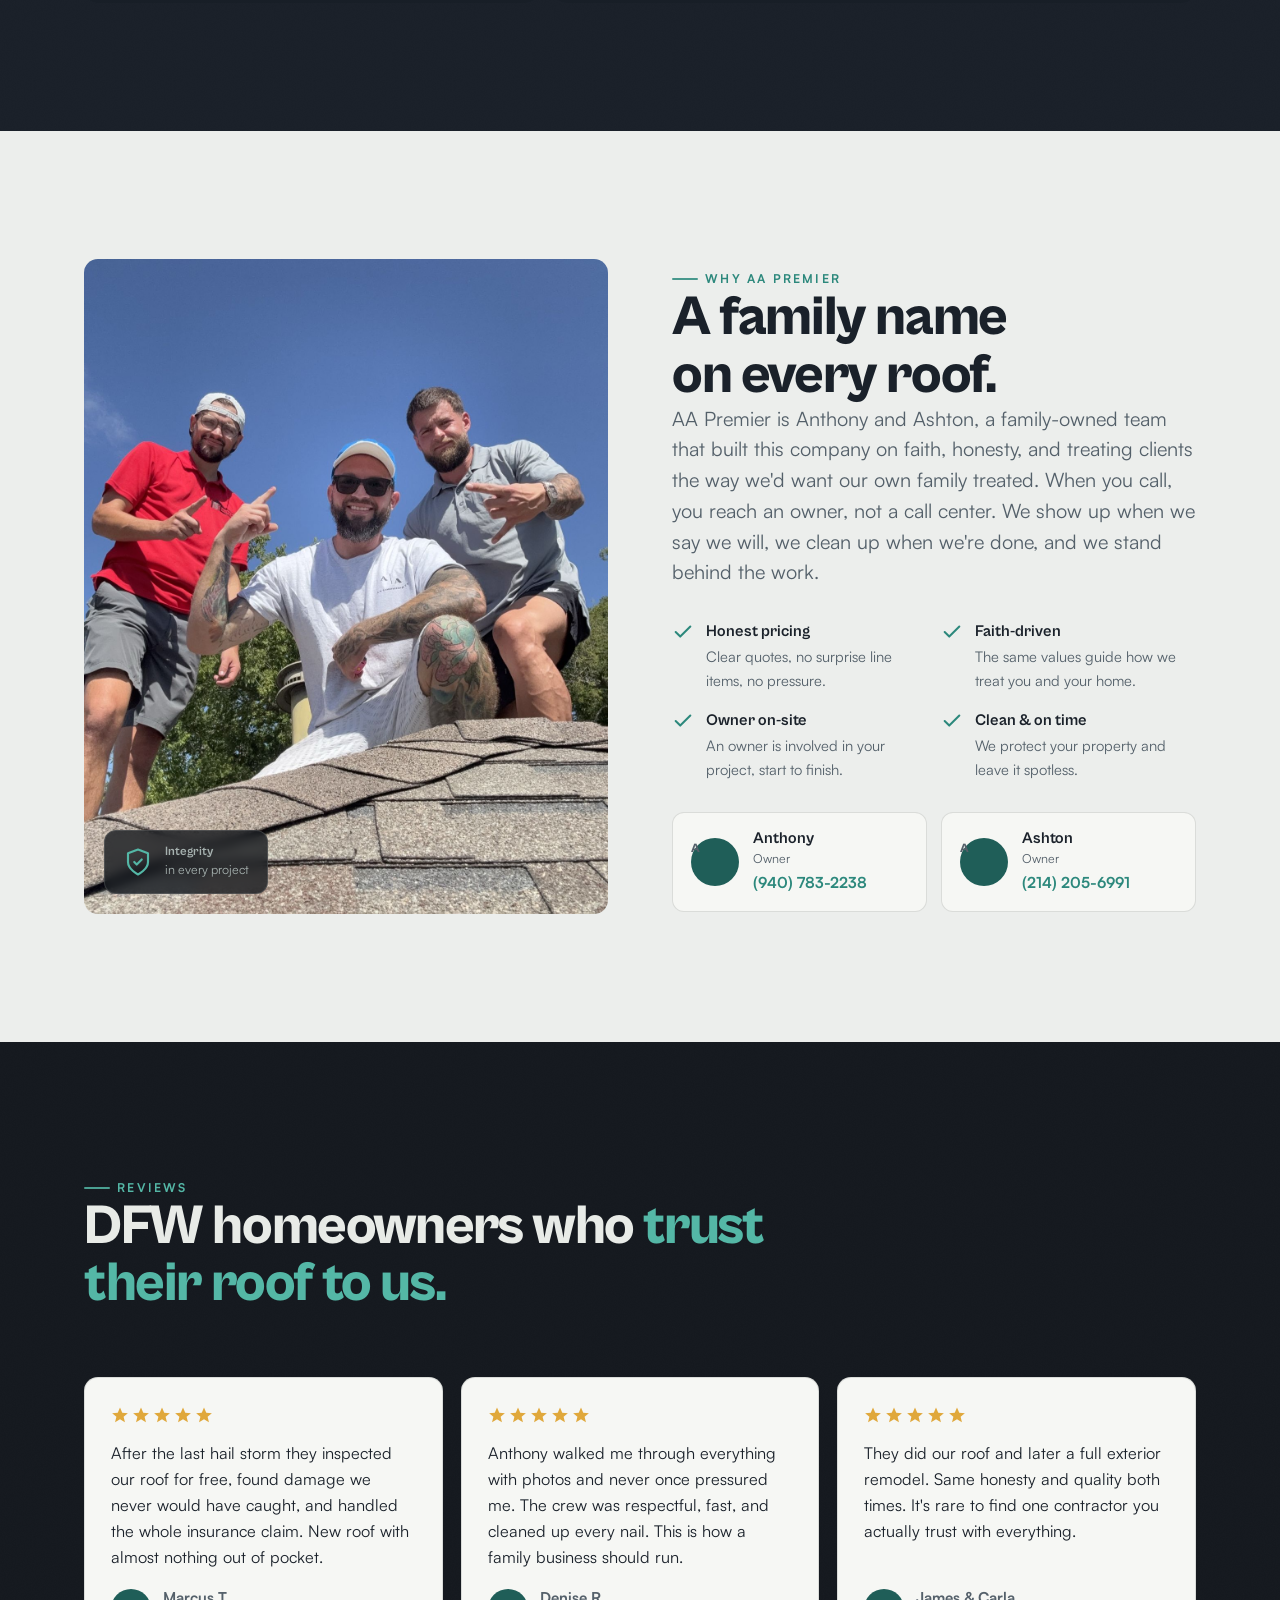
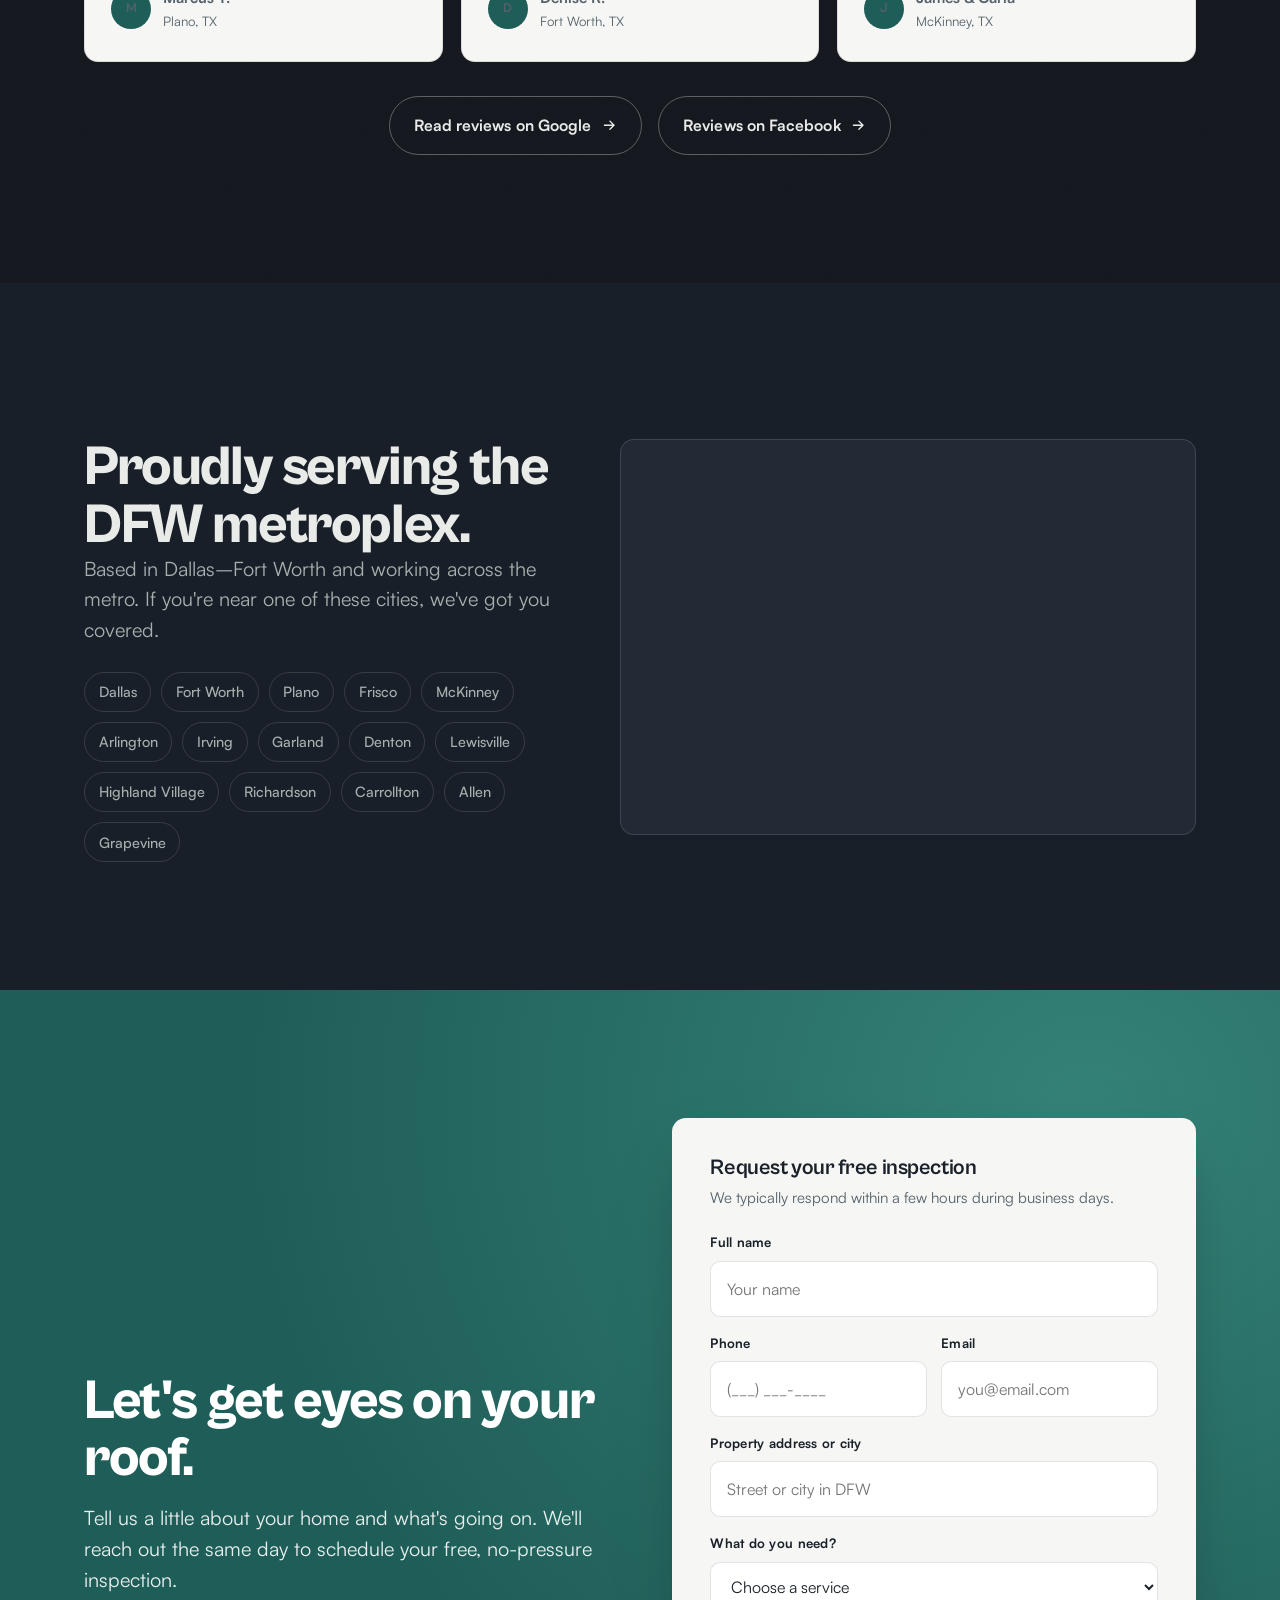
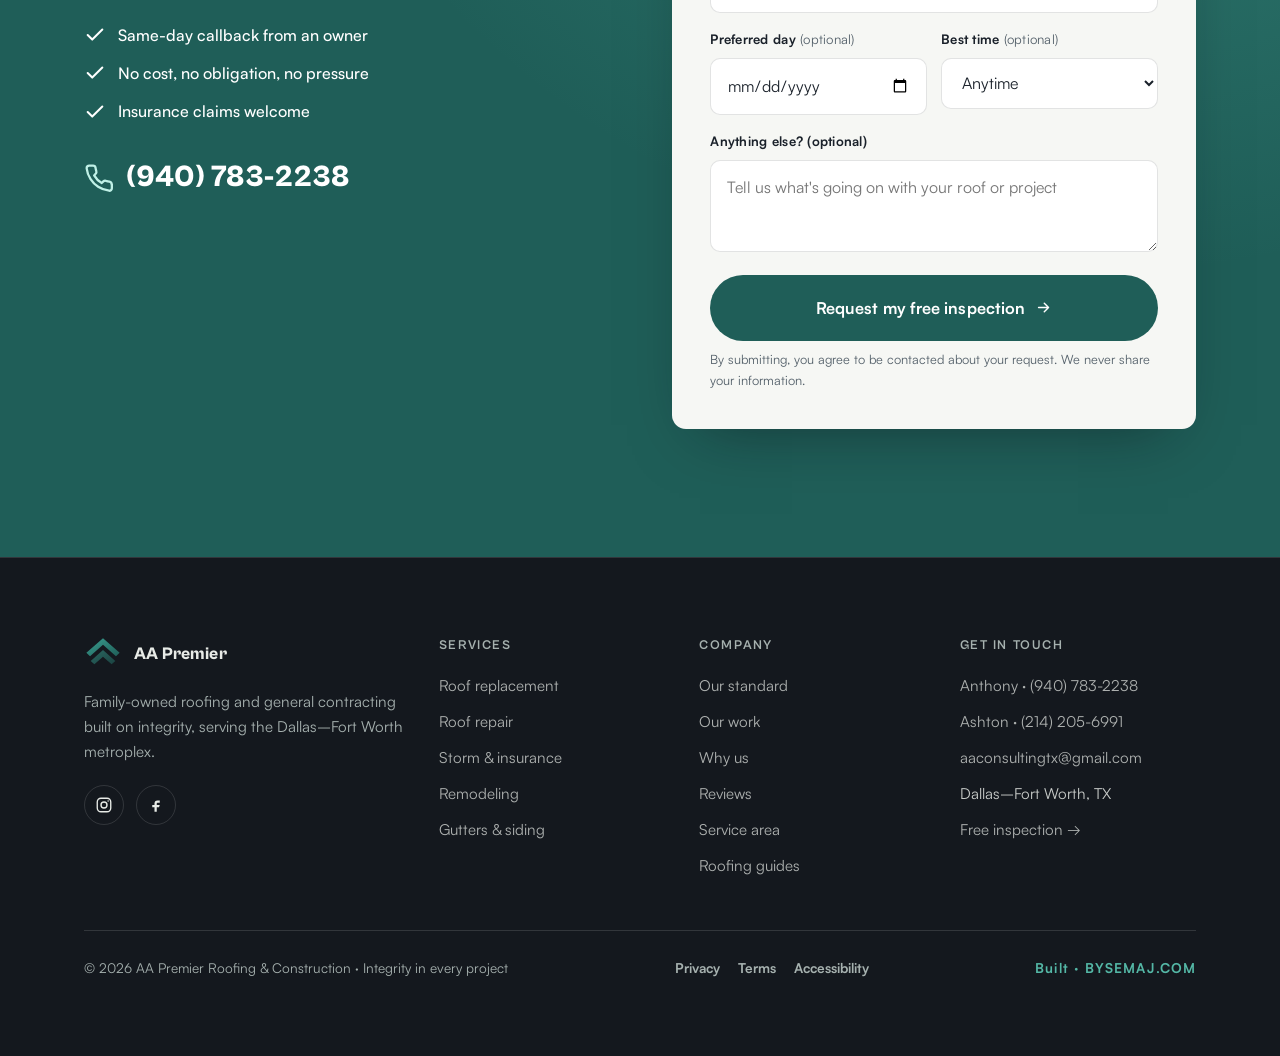
==== commit 68e79c48: "Anatomy: remove stray EAVES/VALLEYS label for layer consistency; snappier Lenis scroll (lerp .11->.1" ====
--- a/index.html
+++ b/index.html
@@ -246,7 +246,6 @@
             <polygon points="110,308 340,308 380,286 150,286" fill="#2c887c"/>
             <polygon points="340,308 340,330 380,308 380,286" fill="#1a5751"/>
             <rect x="110" y="308" width="230" height="22" fill="url(#mem)"/>
-            <text x="120" y="323" font-family="Satoshi,sans-serif" font-size="10" fill="#d7efe9" opacity=".9" letter-spacing="1">EAVES · VALLEYS</text>
           </g>
 
           <!-- L4 SHINGLES (courses with tabs) -->
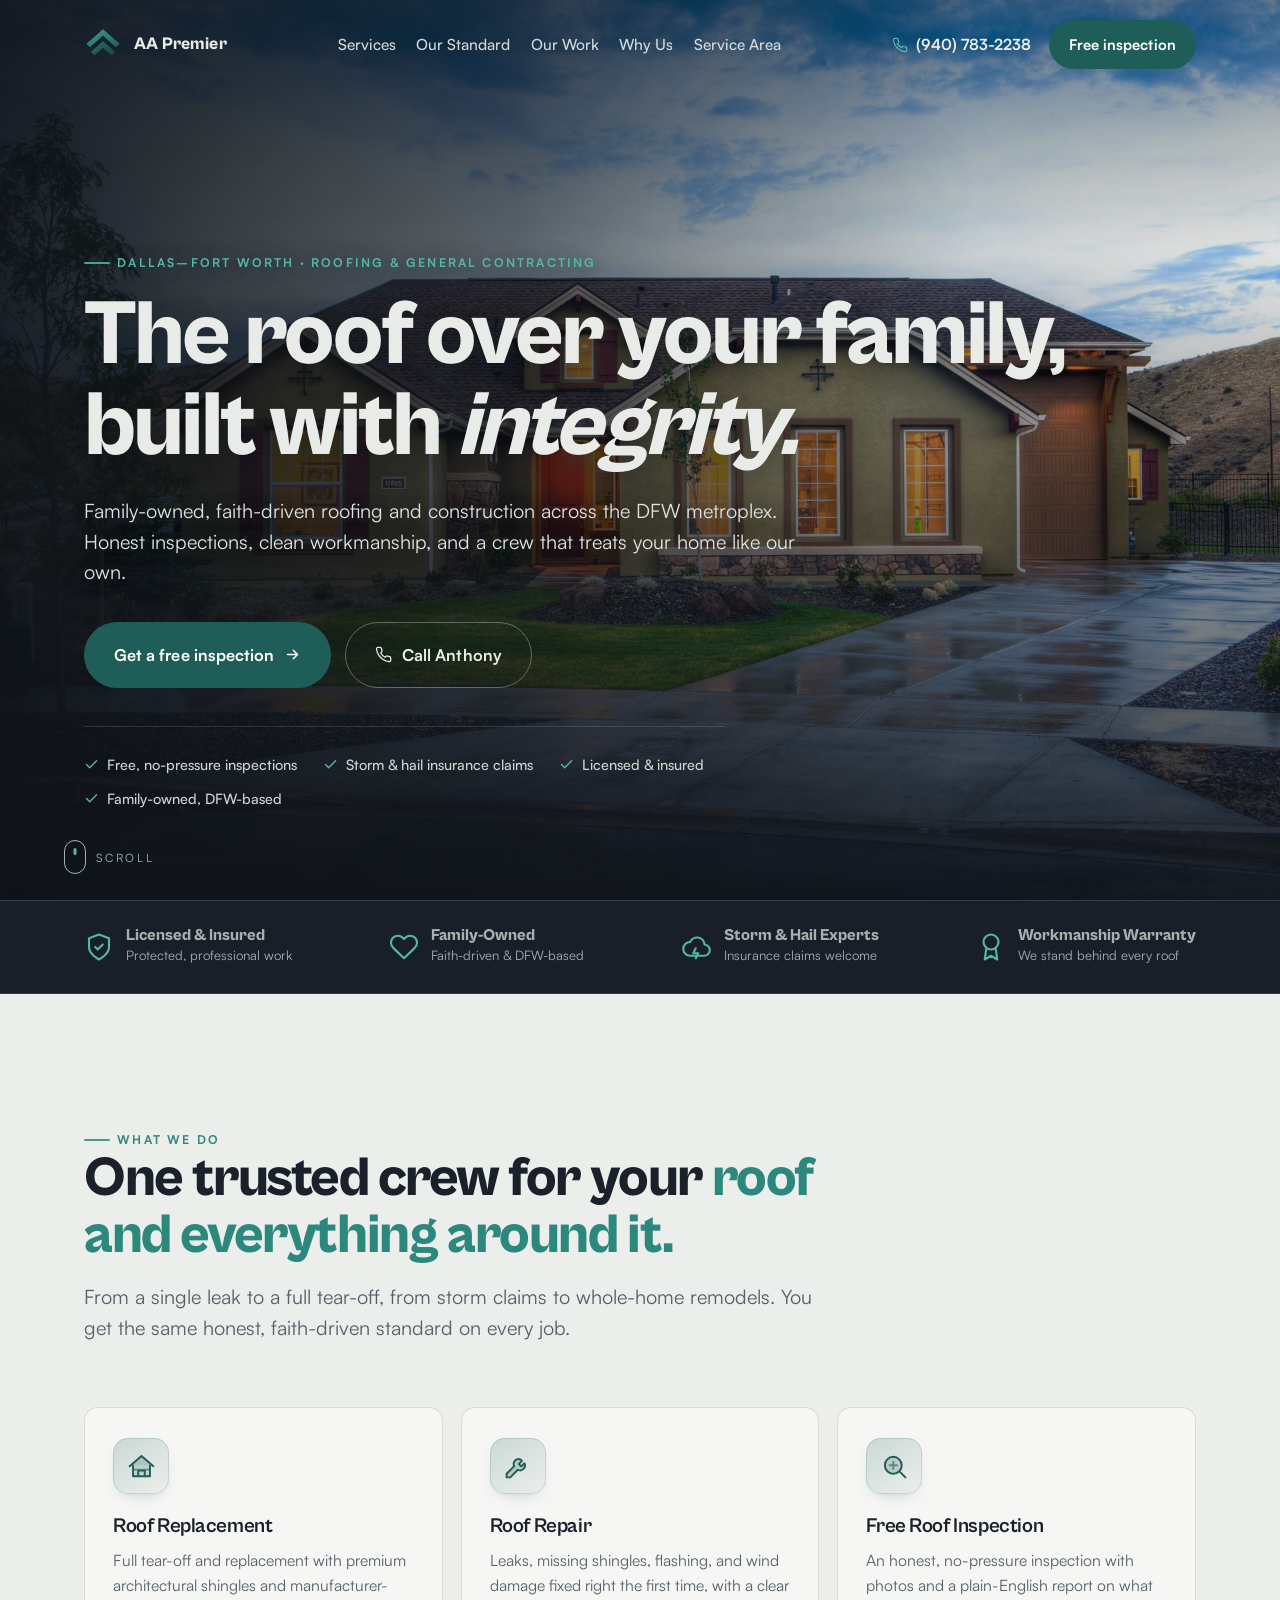
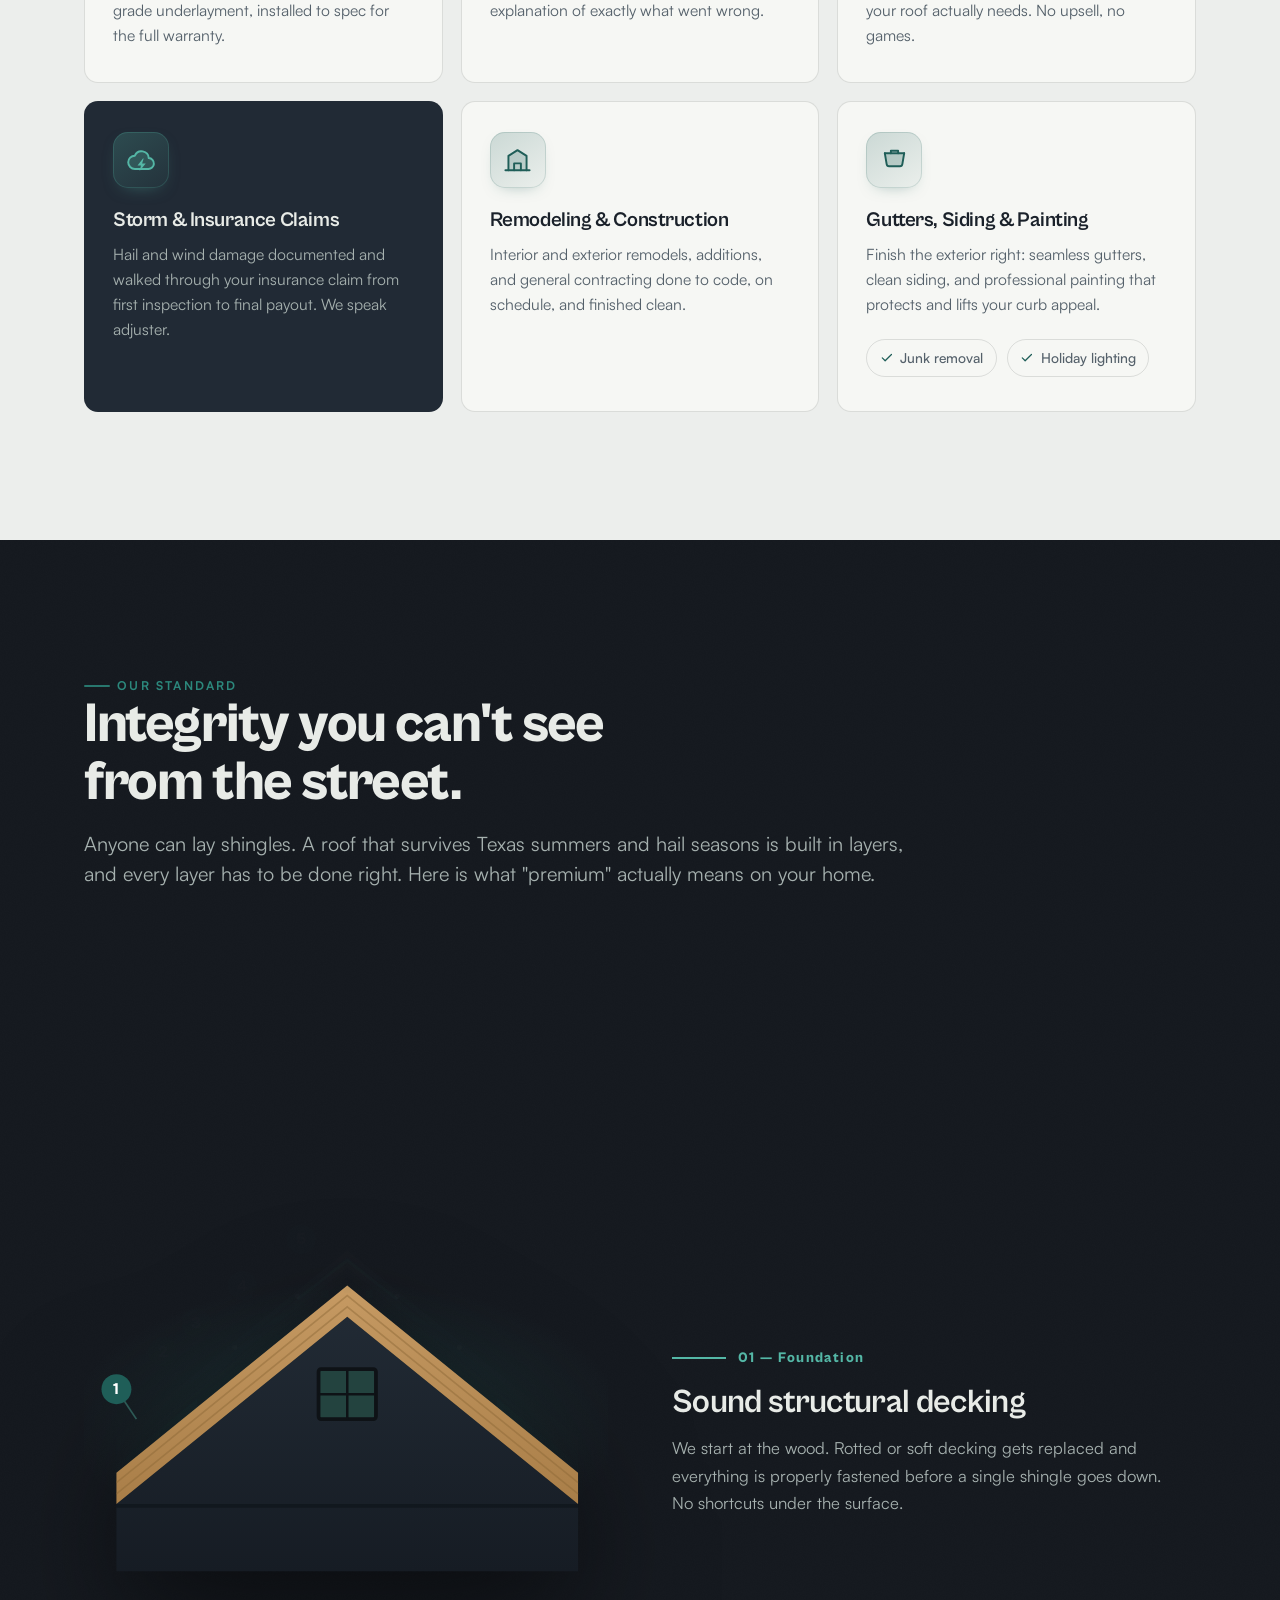
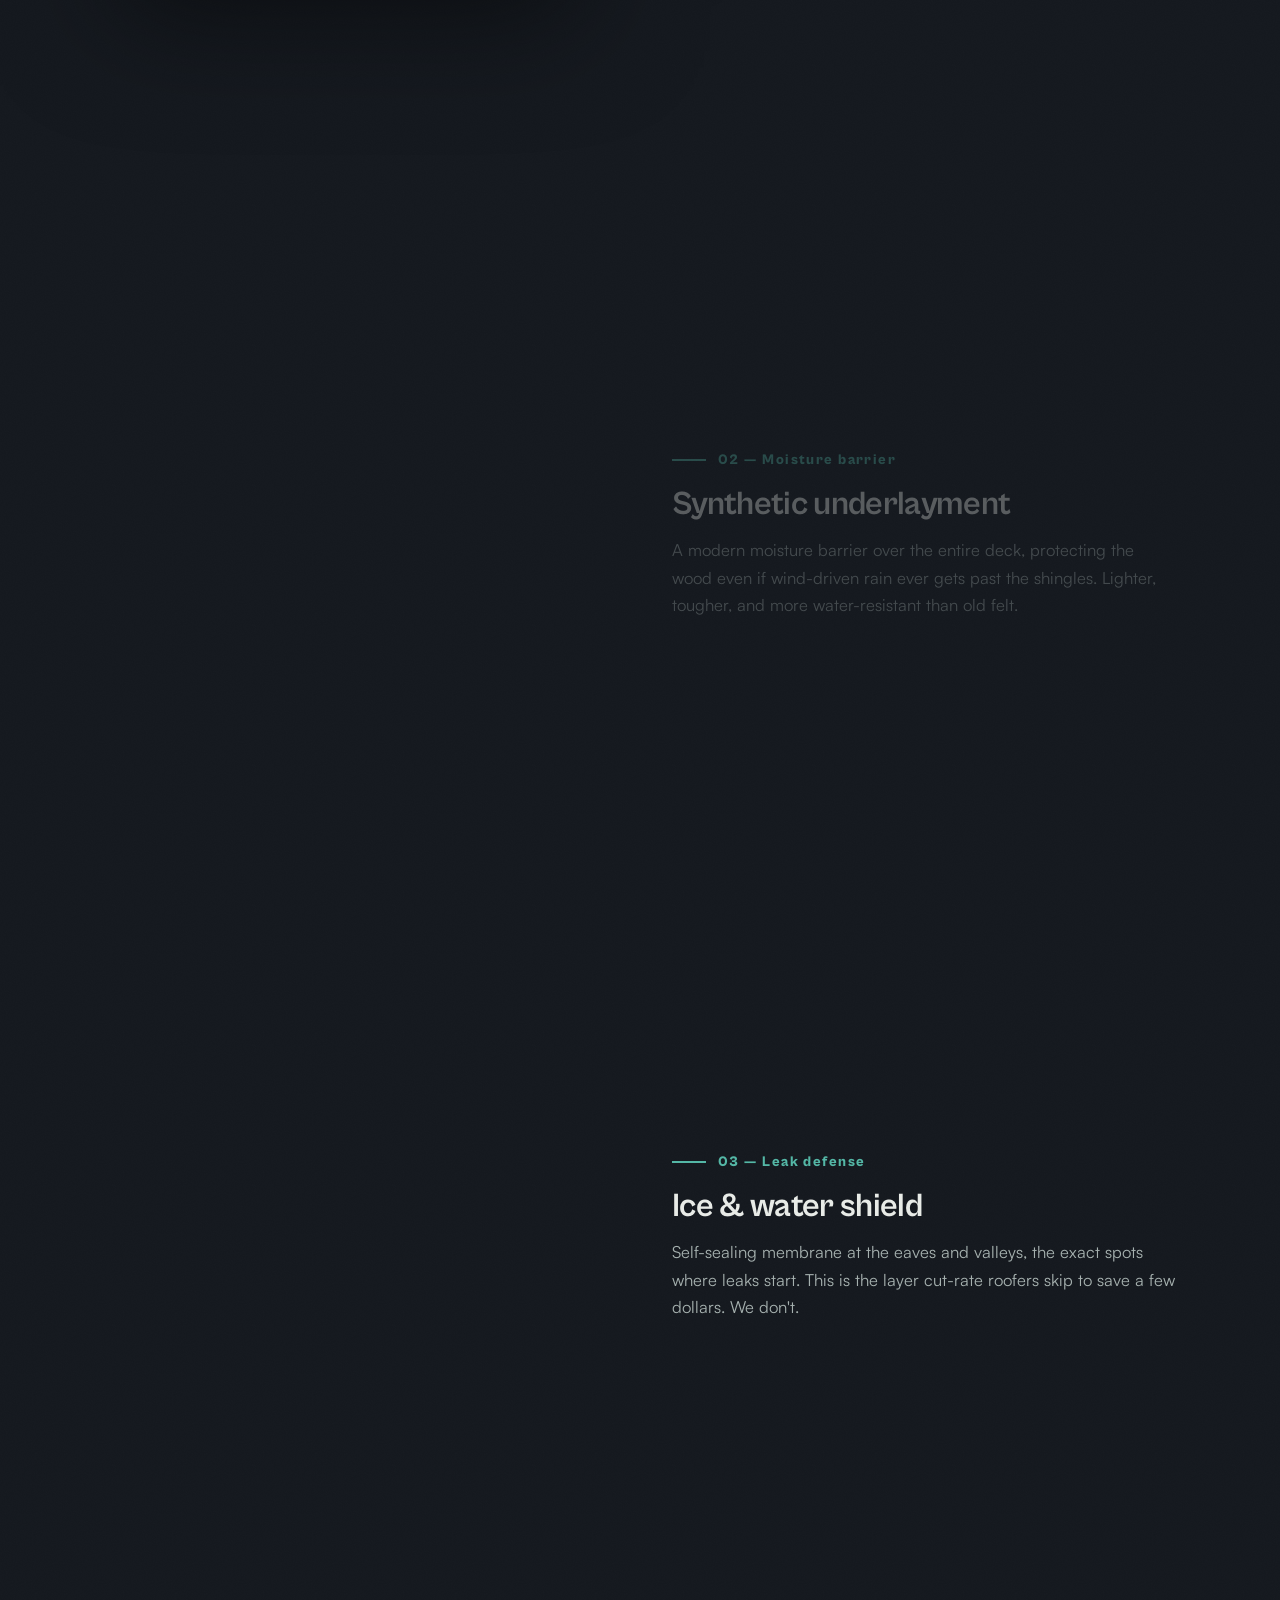
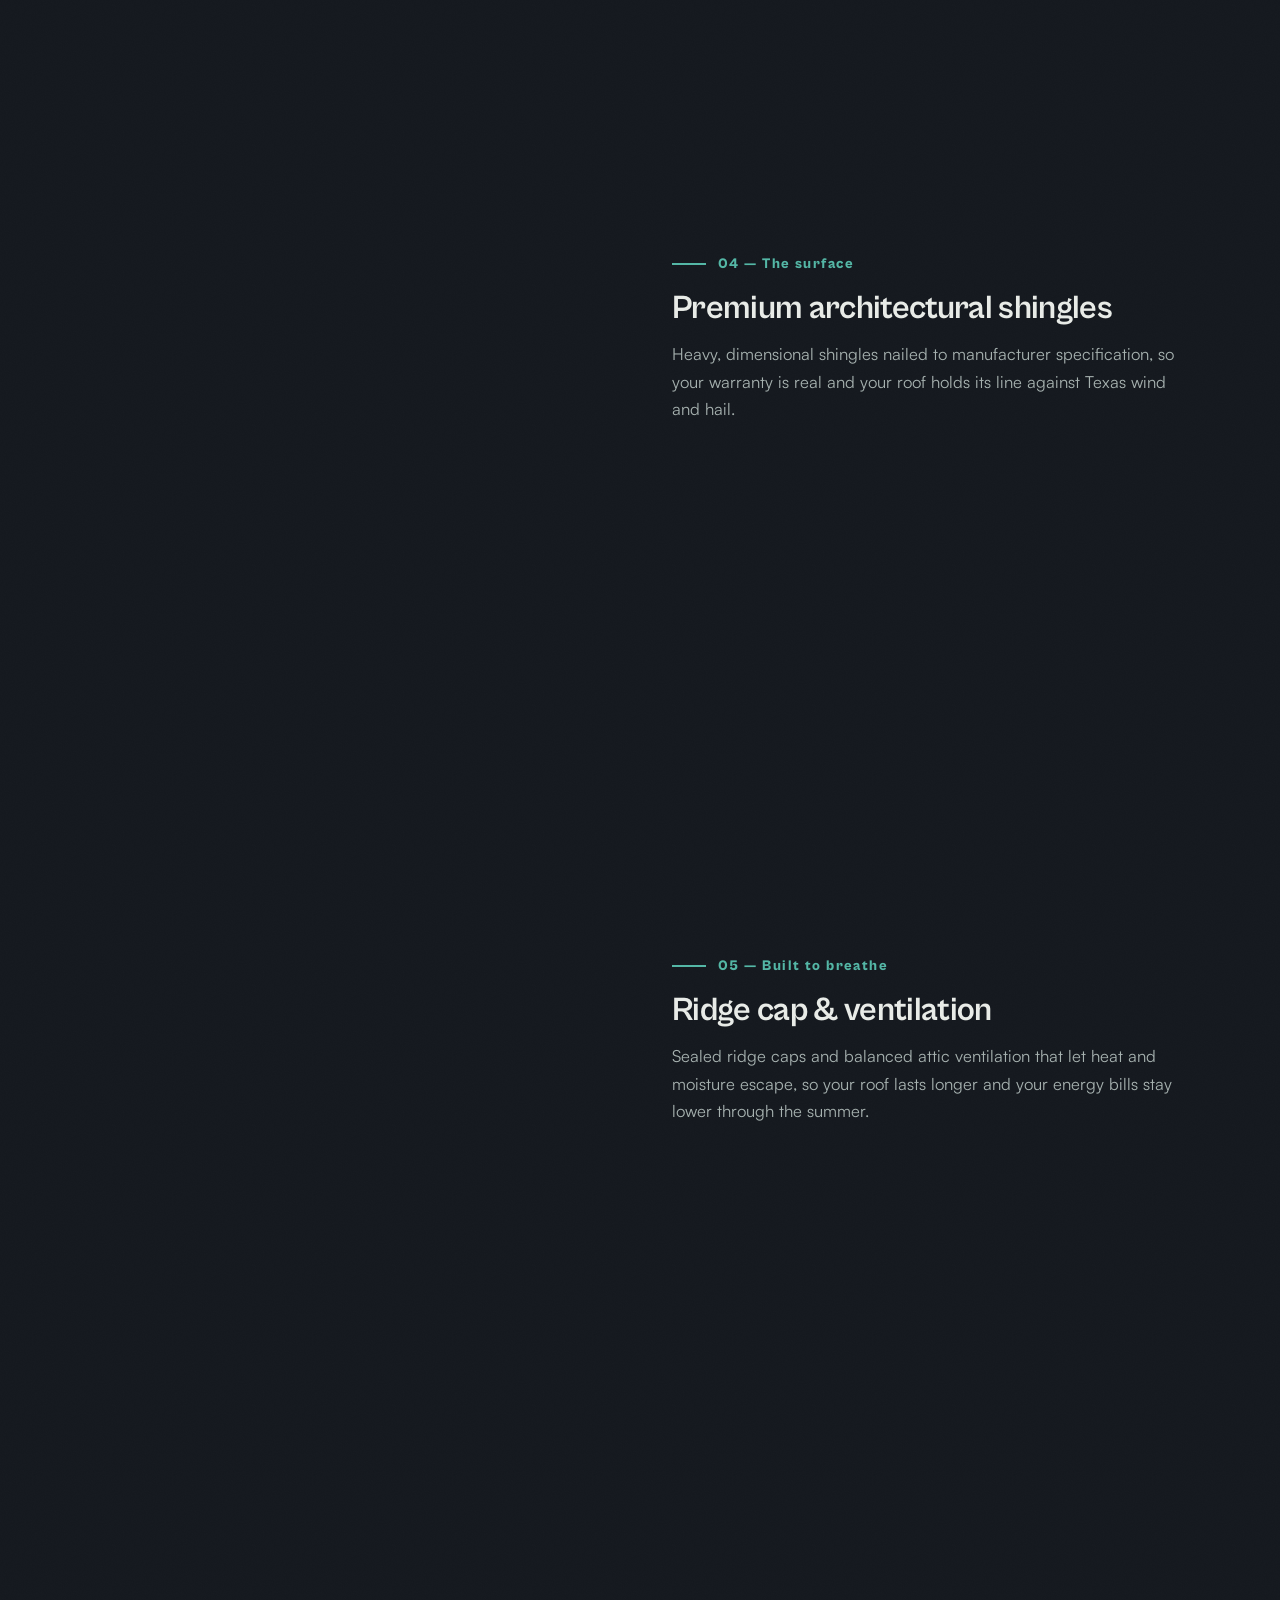
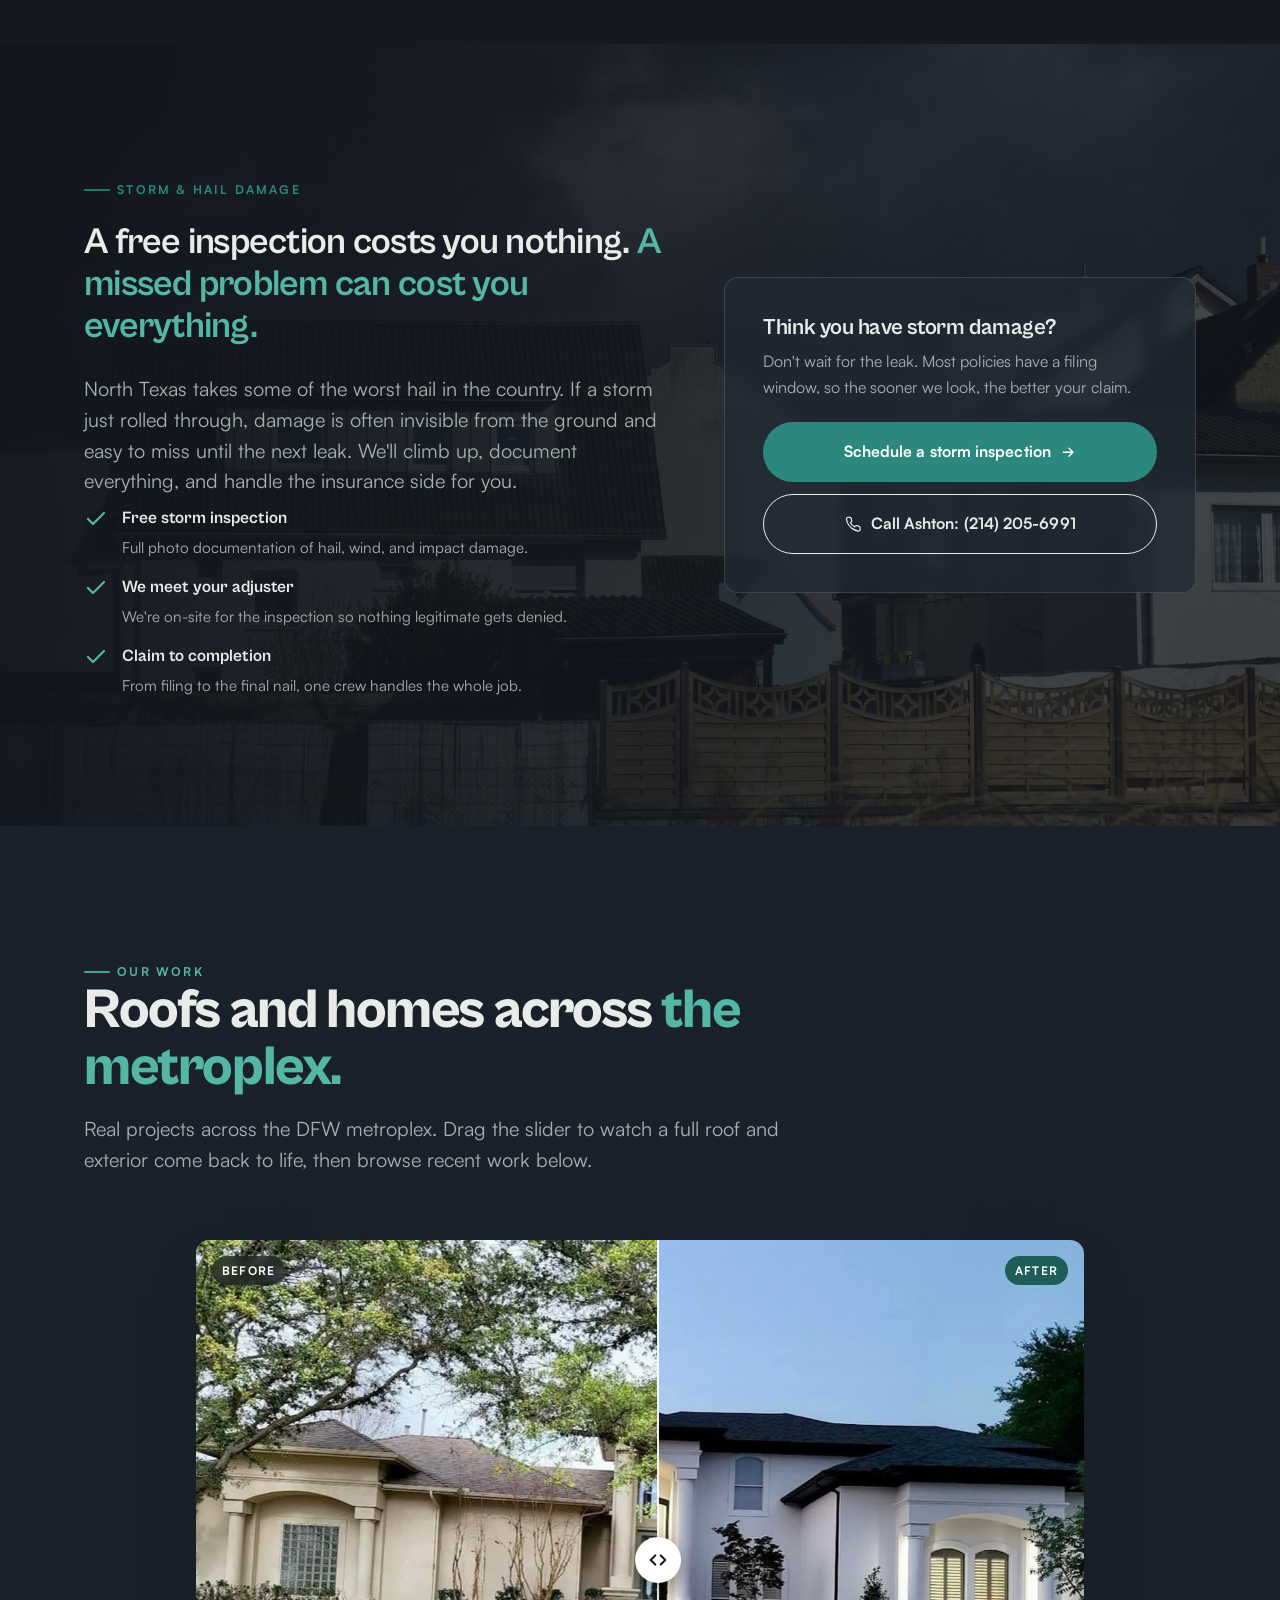
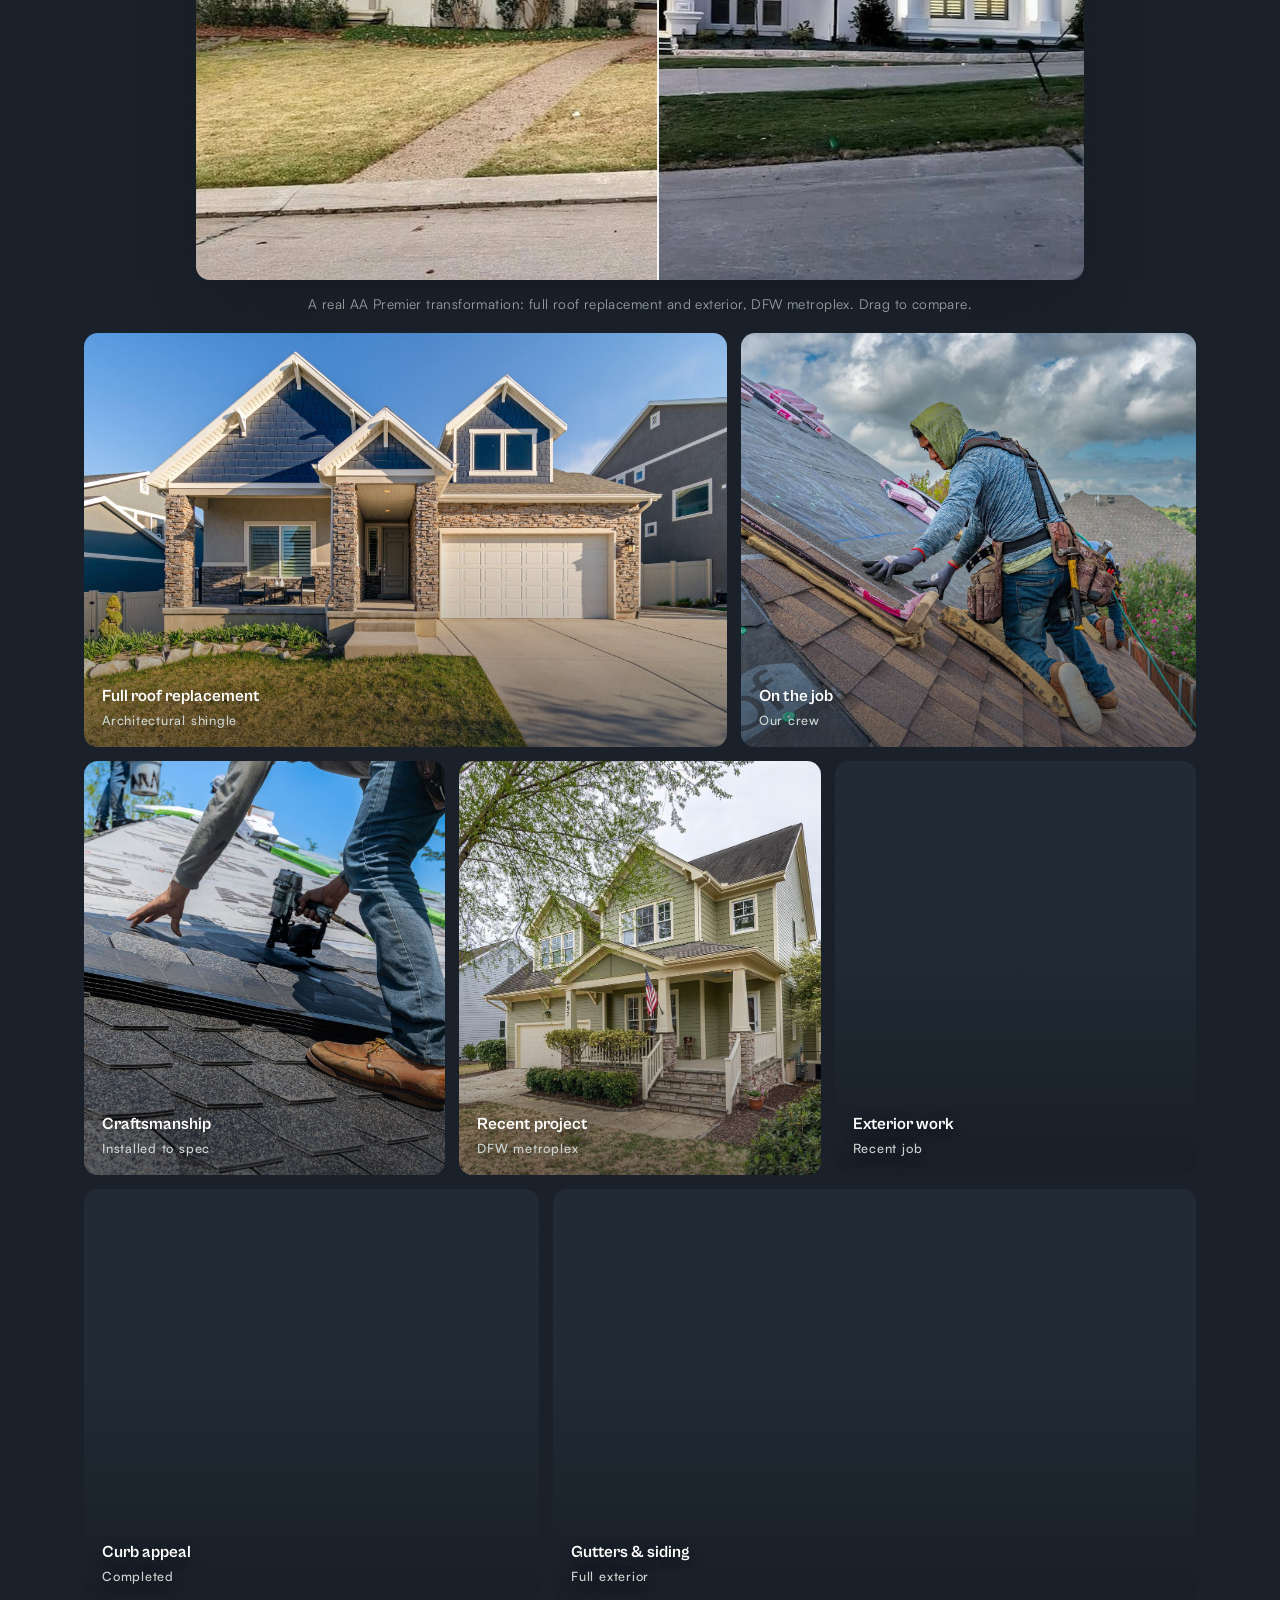
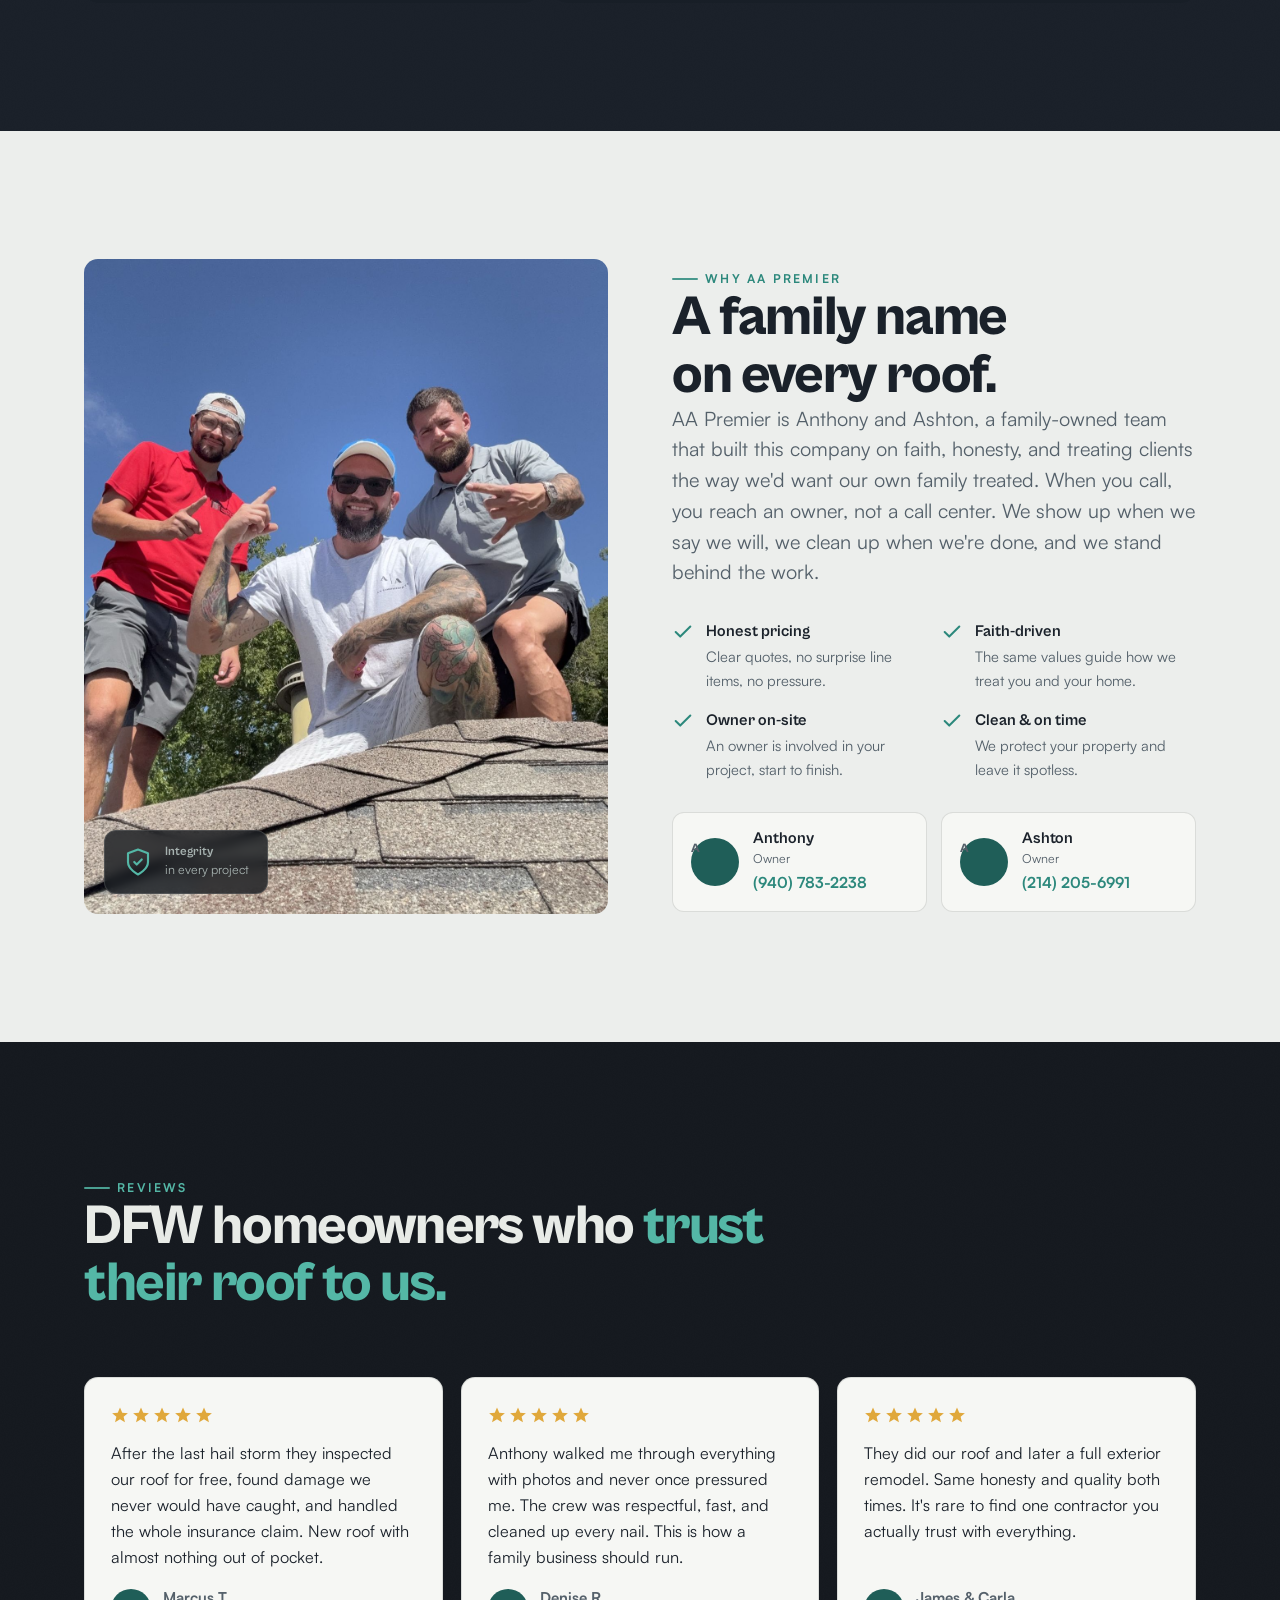
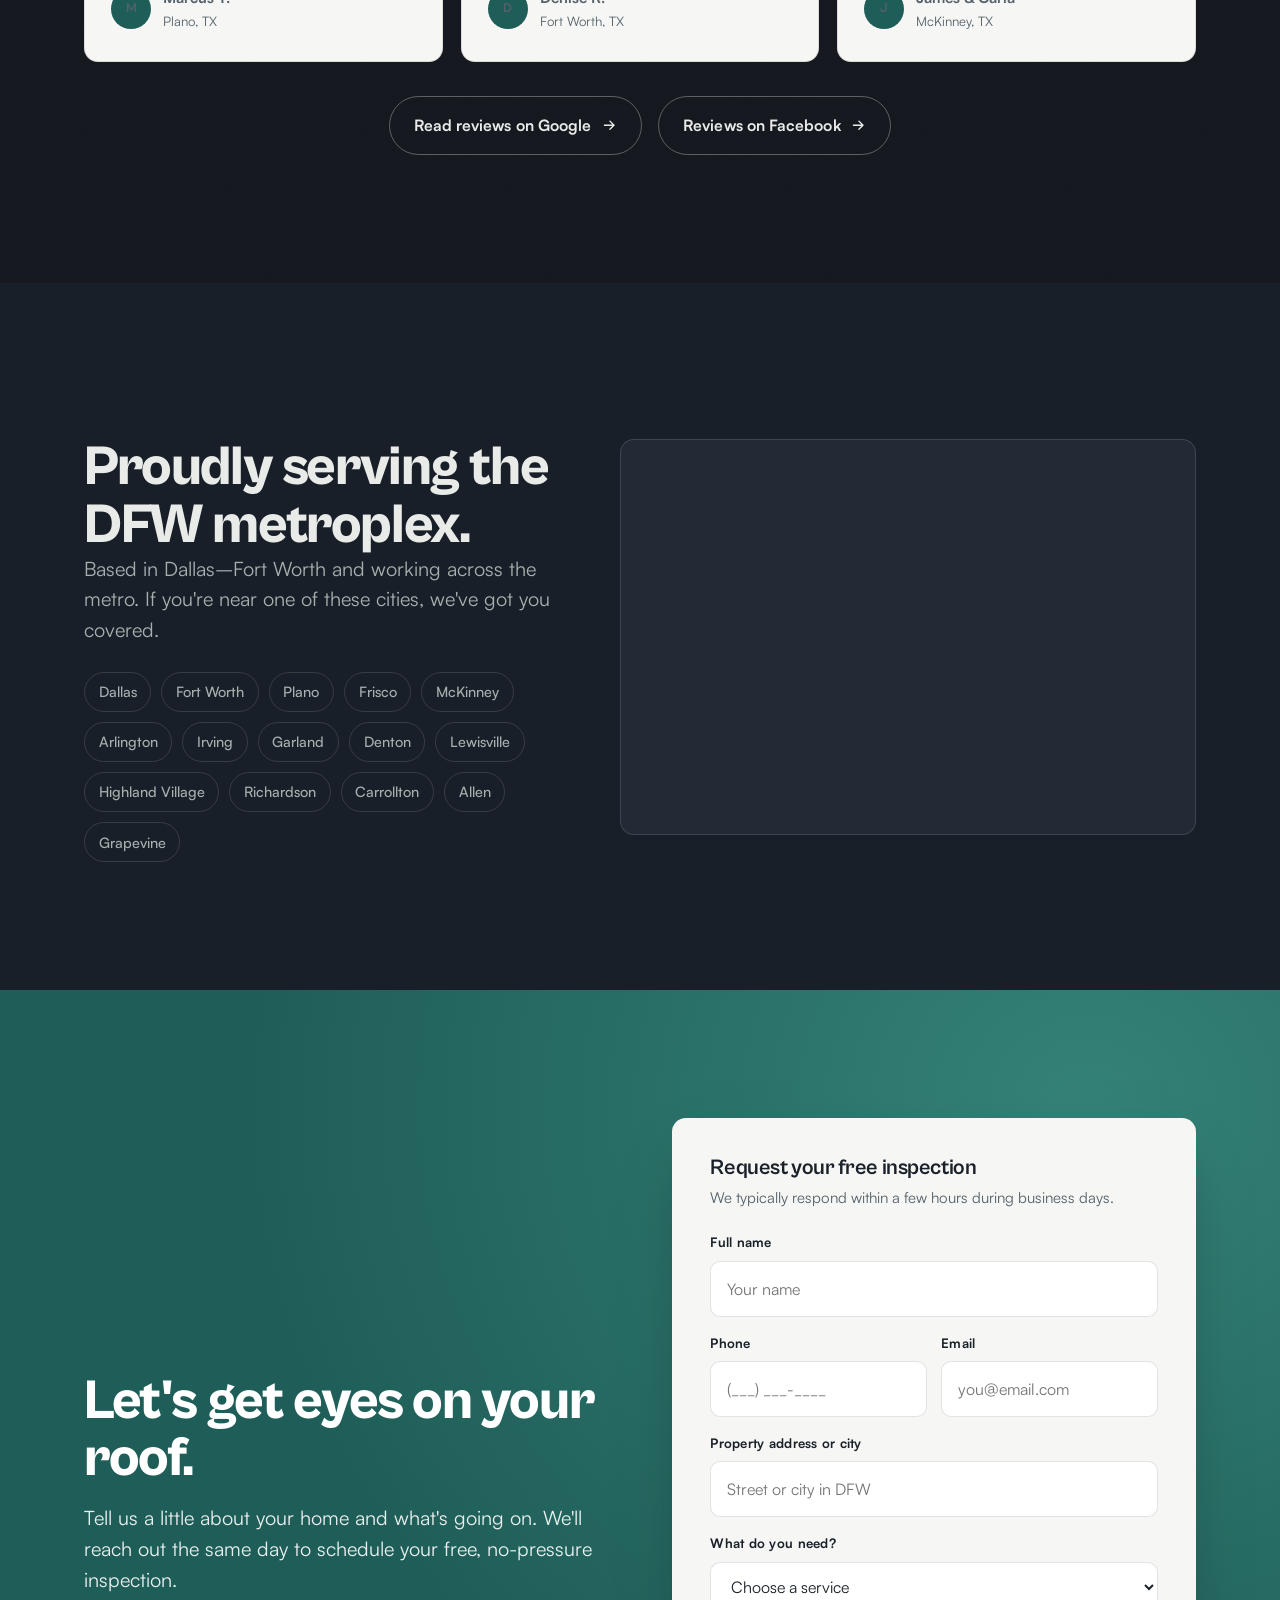
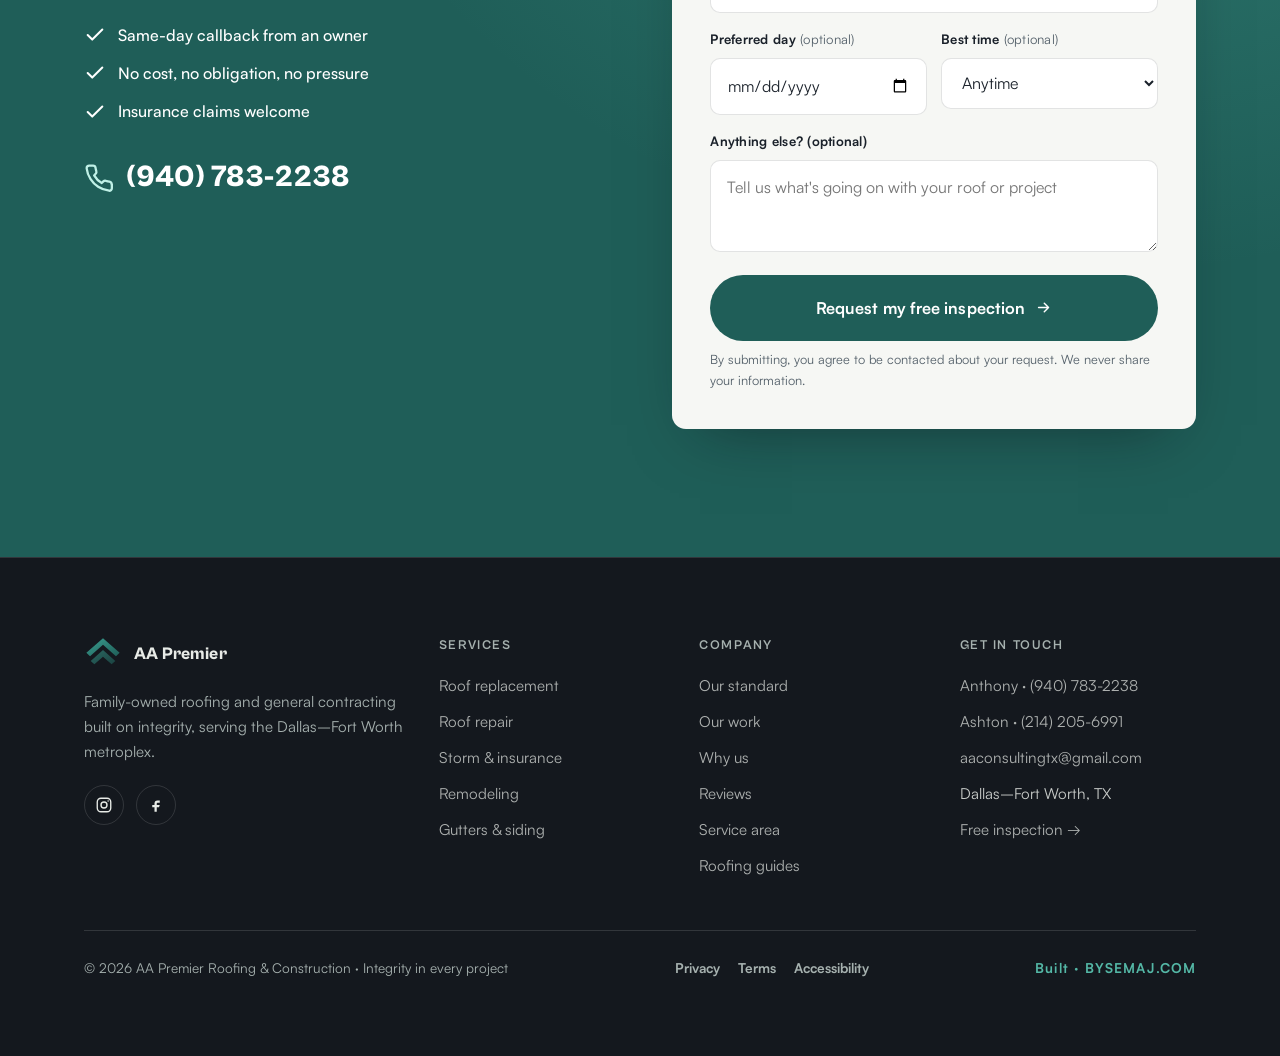
==== commit 05823b13: "Redesign roof-anatomy illustration as a pitched gable-roof cutaway on a house (was an abstract flat " ====
--- a/index.html
+++ b/index.html
@@ -214,68 +214,71 @@
     <div class="anatomy-grid">
       <!-- sticky cross-section -->
       <div class="anatomy-stage">
-        <svg class="anatomy-svg" id="roofSvg" viewBox="52 192 478 224" role="img" aria-label="Cross-section of a premium roof system showing decking, underlayment, ice and water shield, shingles, and ridge cap with ventilation.">
+        <svg class="anatomy-svg" id="roofSvg" viewBox="84 124 420 300" role="img" aria-label="Cutaway of a pitched roof on a house, showing decking, underlayment, ice and water shield, shingles, and ridge cap with ventilation, built up layer by layer.">
           <defs>
             <linearGradient id="wood" x1="0" y1="0" x2="0" y2="1"><stop offset="0" stop-color="#c69a63"/><stop offset="1" stop-color="#a97e48"/></linearGradient>
-            <linearGradient id="shingle" x1="0" y1="0" x2="0" y2="1"><stop offset="0" stop-color="#465666"/><stop offset="1" stop-color="#2f3b48"/></linearGradient>
-            <linearGradient id="mem" x1="0" y1="0" x2="0" y2="1"><stop offset="0" stop-color="#2c887c"/><stop offset="1" stop-color="#1f5e58"/></linearGradient>
-            <radialGradient id="aura" cx="50%" cy="50%" r="50%"><stop offset="0" stop-color="#2c887c" stop-opacity=".2"/><stop offset=".65" stop-color="#2c887c" stop-opacity=".07"/><stop offset="1" stop-color="#2c887c" stop-opacity="0"/></radialGradient>
+            <linearGradient id="shingle" x1="0" y1="0" x2="0" y2="1"><stop offset="0" stop-color="#5a6b7b"/><stop offset="1" stop-color="#39434f"/></linearGradient>
+            <linearGradient id="mem" x1="0" y1="0" x2="0" y2="1"><stop offset="0" stop-color="#37a293"/><stop offset="1" stop-color="#1f5e58"/></linearGradient>
+            <linearGradient id="wall" x1="0" y1="0" x2="0" y2="1"><stop offset="0" stop-color="#212a34"/><stop offset="1" stop-color="#161c24"/></linearGradient>
+            <radialGradient id="aura" cx="50%" cy="50%" r="50%"><stop offset="0" stop-color="#2c887c" stop-opacity=".22"/><stop offset=".65" stop-color="#2c887c" stop-opacity=".07"/><stop offset="1" stop-color="#2c887c" stop-opacity="0"/></radialGradient>
           </defs>
 
-          <!-- ambient aura anchoring the cross-section -->
-          <ellipse cx="291" cy="308" rx="238" ry="112" fill="url(#aura)"/>
-
-          <!-- L1 DECKING -->
+          <!-- ambient aura -->
+          <ellipse cx="295" cy="288" rx="222" ry="112" fill="url(#aura)"/>
+
+          <!-- HOUSE (always-visible context: gable end + wall + attic window) -->
+          <g>
+            <polygon points="110,354 295,204 480,354 480,408 110,408" fill="url(#wall)"/>
+            <polygon points="110,354 480,354 480,357 110,357" fill="#0f141b" opacity=".7"/>
+            <g>
+              <rect x="272" y="246" width="46" height="40" rx="2" fill="#23433f"/>
+              <rect x="272" y="246" width="46" height="40" rx="2" fill="none" stroke="#0e1216" stroke-width="3"/>
+              <line x1="295" y1="246" x2="295" y2="286" stroke="#0e1216" stroke-width="2"/>
+              <line x1="272" y1="266" x2="318" y2="266" stroke="#0e1216" stroke-width="2"/>
+            </g>
+          </g>
+
+          <!-- L1 DECKING (structural base, innermost) -->
           <g class="roof-layer" data-layer="1">
-            <polygon points="110,352 470,352 510,330 150,330" fill="#b98a52"/>
-            <polygon points="470,352 470,398 510,376 510,330" fill="#8f6636"/>
-            <rect x="110" y="352" width="360" height="46" fill="url(#wood)"/>
-            <g stroke="#8a6636" stroke-width="1.4" opacity=".55"><line x1="188" y1="352" x2="188" y2="398"/><line x1="266" y1="352" x2="266" y2="398"/><line x1="344" y1="352" x2="344" y2="398"/><line x1="422" y1="352" x2="422" y2="398"/></g>
+            <polygon points="110,329 295,179 480,329 480,354 295,204 110,354" fill="url(#wood)"/>
+            <polyline points="110,337 295,187 480,337" fill="none" stroke="#8a6636" stroke-width="1.3" opacity=".45"/>
+            <polyline points="110,346 295,196 480,346" fill="none" stroke="#8a6636" stroke-width="1.3" opacity=".45"/>
           </g>
 
           <!-- L2 UNDERLAYMENT -->
           <g class="roof-layer" data-layer="2">
-            <polygon points="110,330 470,330 510,308 150,308" fill="#3a4048"/>
-            <polygon points="470,330 470,352 510,330 510,308" fill="#252a31"/>
-            <rect x="110" y="330" width="360" height="22" fill="#2f353d"/>
-            <g stroke="#454c56" stroke-width="1.2" opacity=".7"><line x1="110" y1="341" x2="470" y2="341"/></g>
-          </g>
-
-          <!-- L3 ICE & WATER SHIELD (eaves emphasis, shorter) -->
+            <polygon points="110,314 295,164 480,314 480,322 295,172 110,322" fill="#2f353d"/>
+            <polyline points="110,318 295,168 480,318" fill="none" stroke="#454c56" stroke-width="1" opacity=".7"/>
+          </g>
+
+          <!-- L3 ICE & WATER SHIELD (eaves + valleys emphasis) -->
           <g class="roof-layer" data-layer="3">
-            <polygon points="110,308 340,308 380,286 150,286" fill="#2c887c"/>
-            <polygon points="340,308 340,330 380,308 380,286" fill="#1a5751"/>
-            <rect x="110" y="308" width="230" height="22" fill="url(#mem)"/>
-          </g>
-
-          <!-- L4 SHINGLES (courses with tabs) -->
+            <polygon points="110,322 175,269 175,277 110,329" fill="url(#mem)"/>
+            <polygon points="480,322 415,269 415,277 480,329" fill="url(#mem)"/>
+          </g>
+
+          <!-- L4 SHINGLES (top surface + courses) -->
           <g class="roof-layer" data-layer="4">
-            <polygon points="110,286 470,286 510,264 150,264" fill="#556575"/>
-            <polygon points="470,286 470,308 510,286 510,264" fill="#39434f"/>
-            <!-- three overlapping courses, toothed bottom edge -->
-            <g fill="url(#shingle)">
-              <path d="M110 264 h360 v18 l-20 8 v-8 l-20 8 v-8 l-20 8 v-8 l-20 8 v-8 l-20 8 v-8 l-20 8 v-8 l-20 8 v-8 l-20 8 v-8 l-20 8 v-8 l-20 8 v-8 l-20 8 v-8 l-20 8 v-8 l-20 8 v-8 l-20 8 v-8 l-20 8 v-8 l-20 8 v-8 l-20 8 v-8 Z"/>
-            </g>
-            <rect x="110" y="252" width="360" height="16" fill="#4a5a6a"/>
-            <rect x="110" y="240" width="360" height="14" fill="#556575"/>
-            <!-- fasteners -->
-            <g fill="#cfd8dd"><circle cx="170" cy="248" r="2.2"/><circle cx="250" cy="248" r="2.2"/><circle cx="330" cy="248" r="2.2"/><circle cx="410" cy="248" r="2.2"/></g>
+            <polygon points="110,300 295,150 480,300 480,314 295,164 110,314" fill="url(#shingle)"/>
+            <polyline points="110,306 295,156 480,306" fill="none" stroke="#2c3742" stroke-width="1.2" opacity=".8"/>
+            <polyline points="130,300 295,166 460,300" fill="none" stroke="#66788a" stroke-width="1" opacity=".5"/>
+            <g fill="#cfd8dd" opacity=".9"><circle cx="205" cy="228" r="2"/><circle cx="255" cy="187" r="2"/><circle cx="335" cy="187" r="2"/><circle cx="385" cy="228" r="2"/></g>
           </g>
 
           <!-- L5 RIDGE CAP & VENT -->
           <g class="roof-layer" data-layer="5">
-            <path d="M104 240 q186 -26 372 0 l0 -12 q-186 -24 -372 0 Z" fill="#3a4653"/>
-            <path d="M104 228 q186 -24 372 0" fill="none" stroke="#54b7a6" stroke-width="2.4"/>
-            <g fill="#1f5e58"><rect x="250" y="222" width="6" height="6" rx="1"/><rect x="290" y="220" width="6" height="6" rx="1"/><rect x="330" y="221" width="6" height="6" rx="1"/></g>
-          </g>
-
-          <!-- numbered pins -->
+            <polygon points="252,176 295,140 338,176 338,185 295,150 252,185" fill="#3a4653"/>
+            <polyline points="255,174 295,143 335,174" fill="none" stroke="#54b7a6" stroke-width="2.4"/>
+            <g fill="#1f5e58"><rect x="274" y="167" width="6" height="6" rx="1"/><rect x="292" y="163" width="6" height="6" rx="1"/><rect x="310" y="167" width="6" height="6" rx="1"/></g>
+          </g>
+
+          <!-- numbered pins (rail up the left slope, 1 = base -> 5 = ridge) -->
           <g font-family="'Cabinet Grotesk',sans-serif" font-weight="800" font-size="13">
-            <g class="roof-label" data-layer="1"><circle cx="86" cy="375" r="12" fill="#1f5e58"/><text x="86" y="379" text-anchor="middle" fill="#fff">1</text></g>
-            <g class="roof-label" data-layer="2"><circle cx="86" cy="343" r="12" fill="#1f5e58"/><text x="86" y="347" text-anchor="middle" fill="#fff">2</text></g>
-            <g class="roof-label" data-layer="3"><circle cx="86" cy="315" r="12" fill="#1f5e58"/><text x="86" y="319" text-anchor="middle" fill="#fff">3</text></g>
-            <g class="roof-label" data-layer="4"><circle cx="86" cy="266" r="12" fill="#1f5e58"/><text x="86" y="270" text-anchor="middle" fill="#fff">4</text></g>
-            <g class="roof-label" data-layer="5"><circle cx="86" cy="228" r="12" fill="#1f5e58"/><text x="86" y="232" text-anchor="middle" fill="#fff">5</text></g>
+            <g class="roof-label" data-layer="1"><line x1="110" y1="262" x2="126" y2="286" stroke="#54b7a6" stroke-width="1.4" opacity=".4"/><circle cx="110" cy="262" r="12" fill="#1f5e58"/><text x="110" y="266" text-anchor="middle" fill="#fff">1</text></g>
+            <g class="roof-label" data-layer="2"><line x1="147" y1="232" x2="163" y2="256" stroke="#54b7a6" stroke-width="1.4" opacity=".4"/><circle cx="147" cy="232" r="12" fill="#1f5e58"/><text x="147" y="236" text-anchor="middle" fill="#fff">2</text></g>
+            <g class="roof-label" data-layer="3"><line x1="174" y1="209" x2="190" y2="233" stroke="#54b7a6" stroke-width="1.4" opacity=".4"/><circle cx="174" cy="209" r="12" fill="#1f5e58"/><text x="174" y="213" text-anchor="middle" fill="#fff">3</text></g>
+            <g class="roof-label" data-layer="4"><line x1="211" y1="179" x2="227" y2="203" stroke="#54b7a6" stroke-width="1.4" opacity=".4"/><circle cx="211" cy="179" r="12" fill="#1f5e58"/><text x="211" y="183" text-anchor="middle" fill="#fff">4</text></g>
+            <g class="roof-label" data-layer="5"><line x1="258" y1="142" x2="278" y2="160" stroke="#54b7a6" stroke-width="1.4" opacity=".4"/><circle cx="258" cy="142" r="12" fill="#1f5e58"/><text x="258" y="146" text-anchor="middle" fill="#fff">5</text></g>
           </g>
         </svg>
       </div>
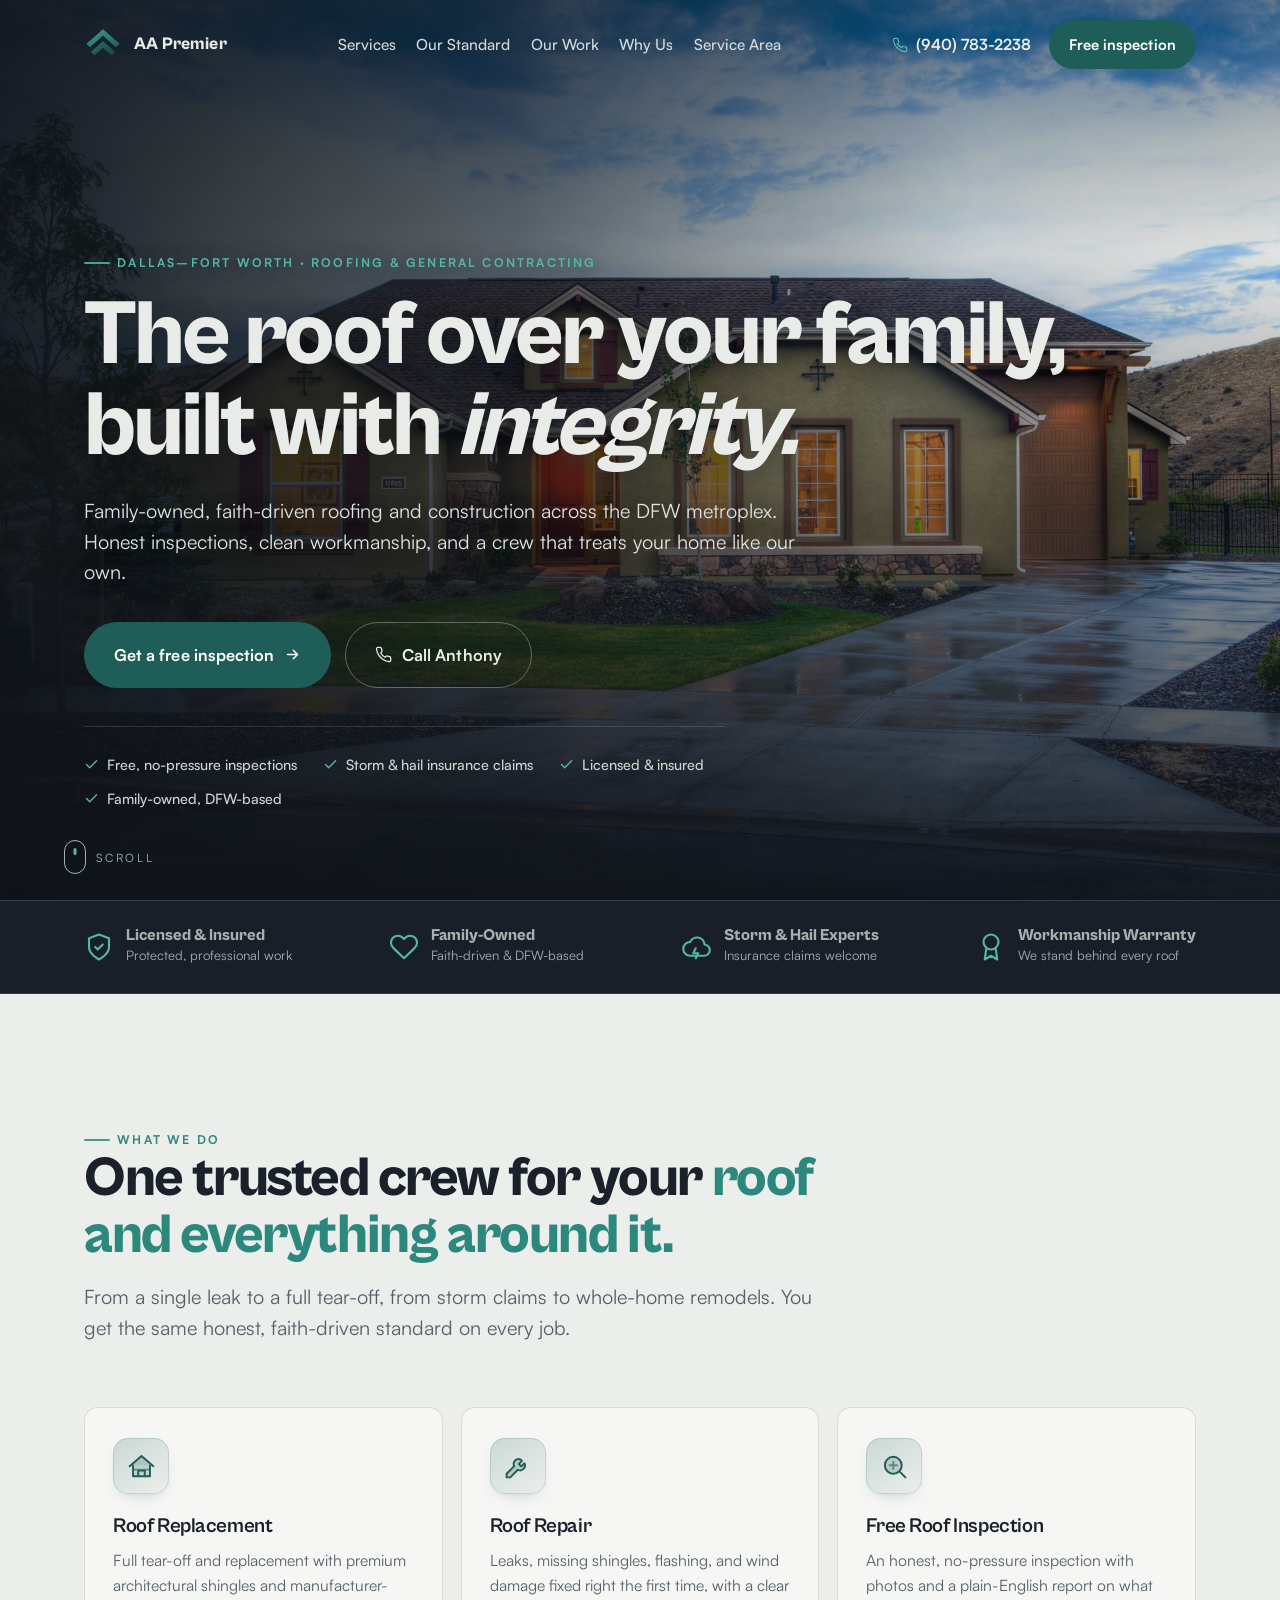
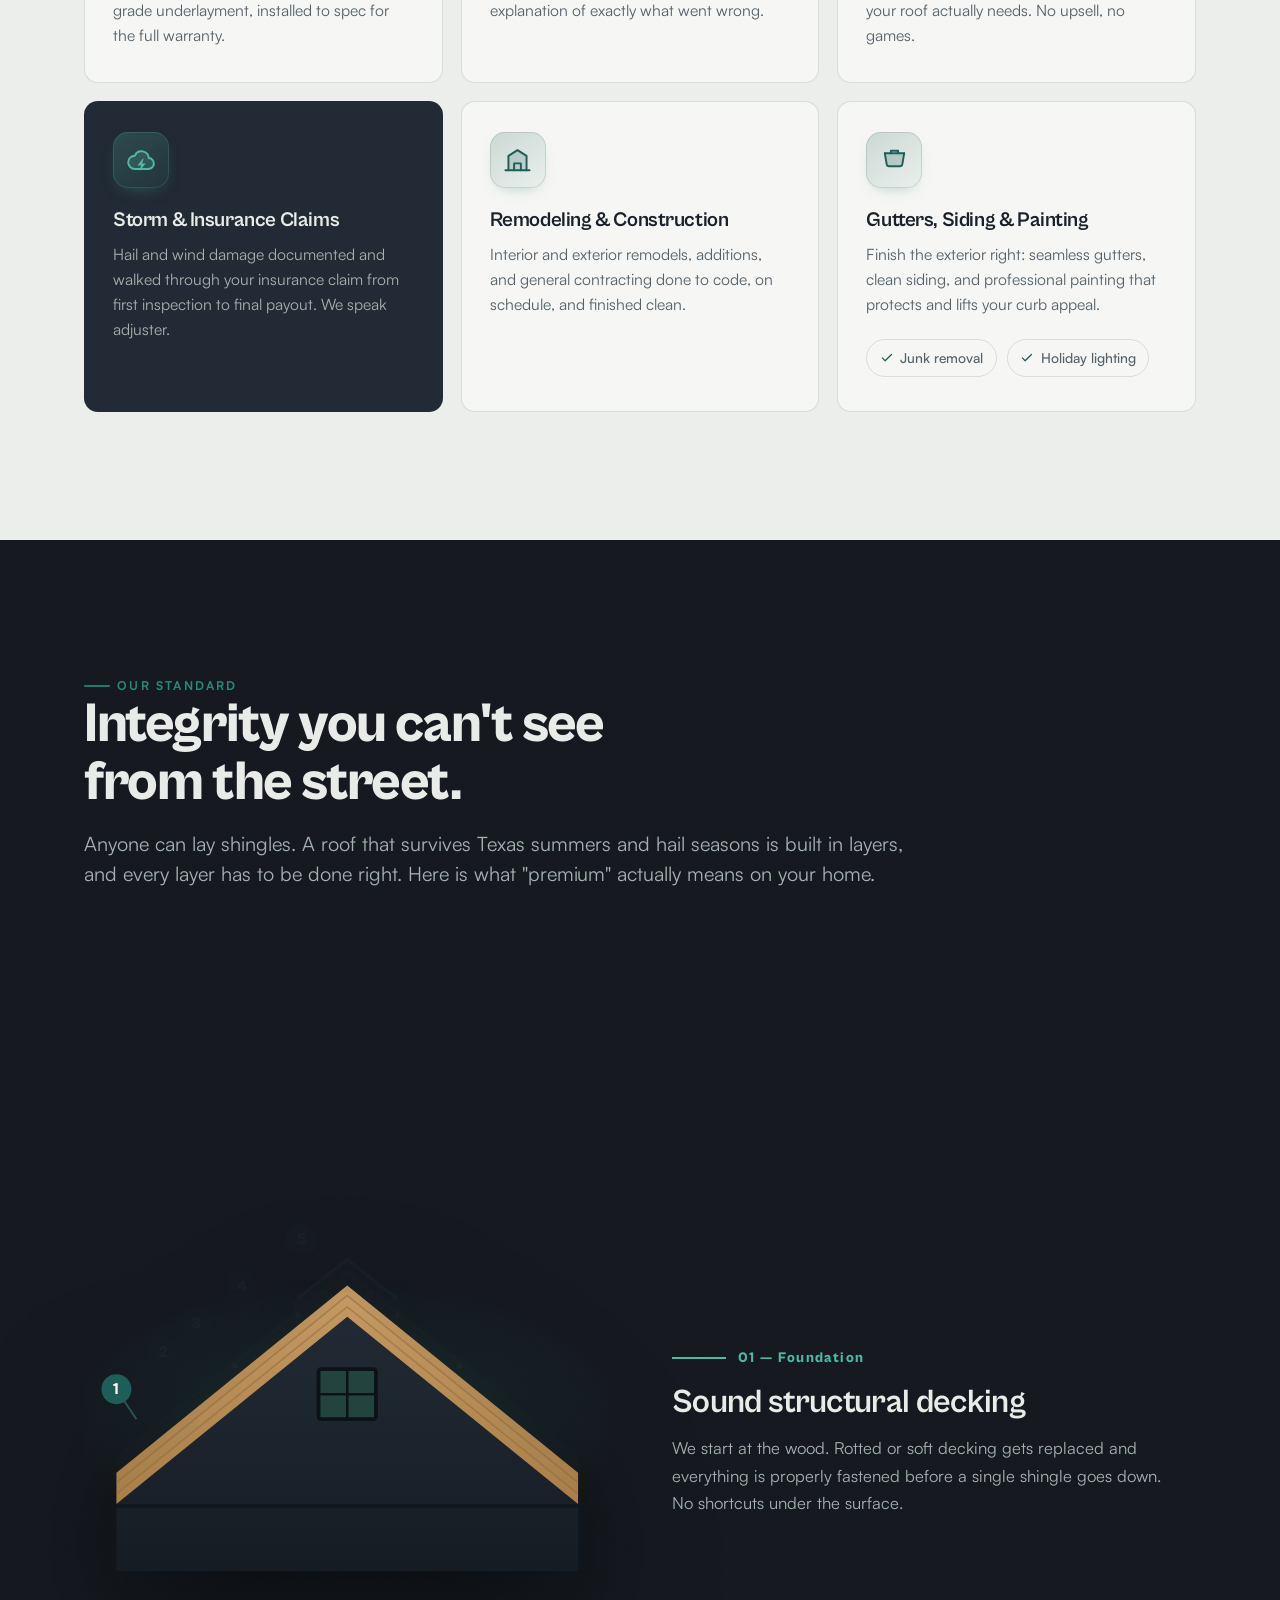
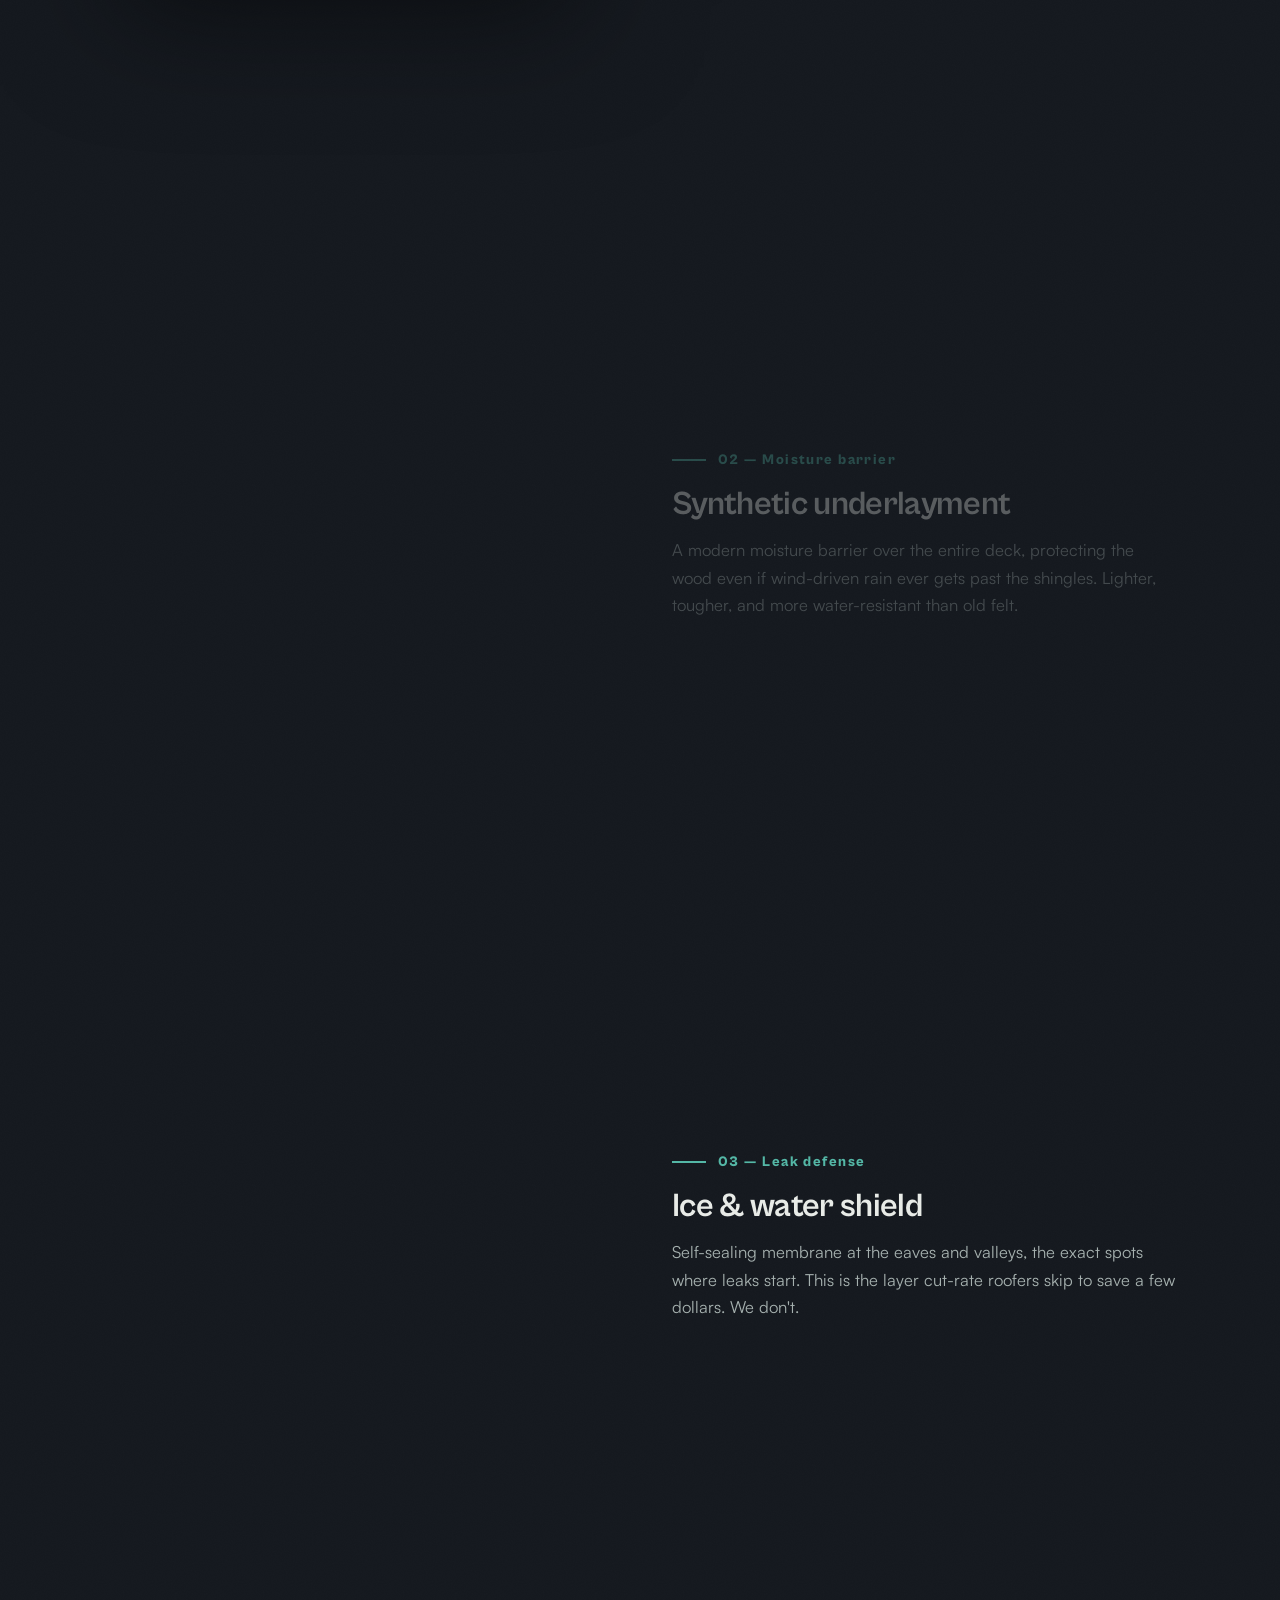
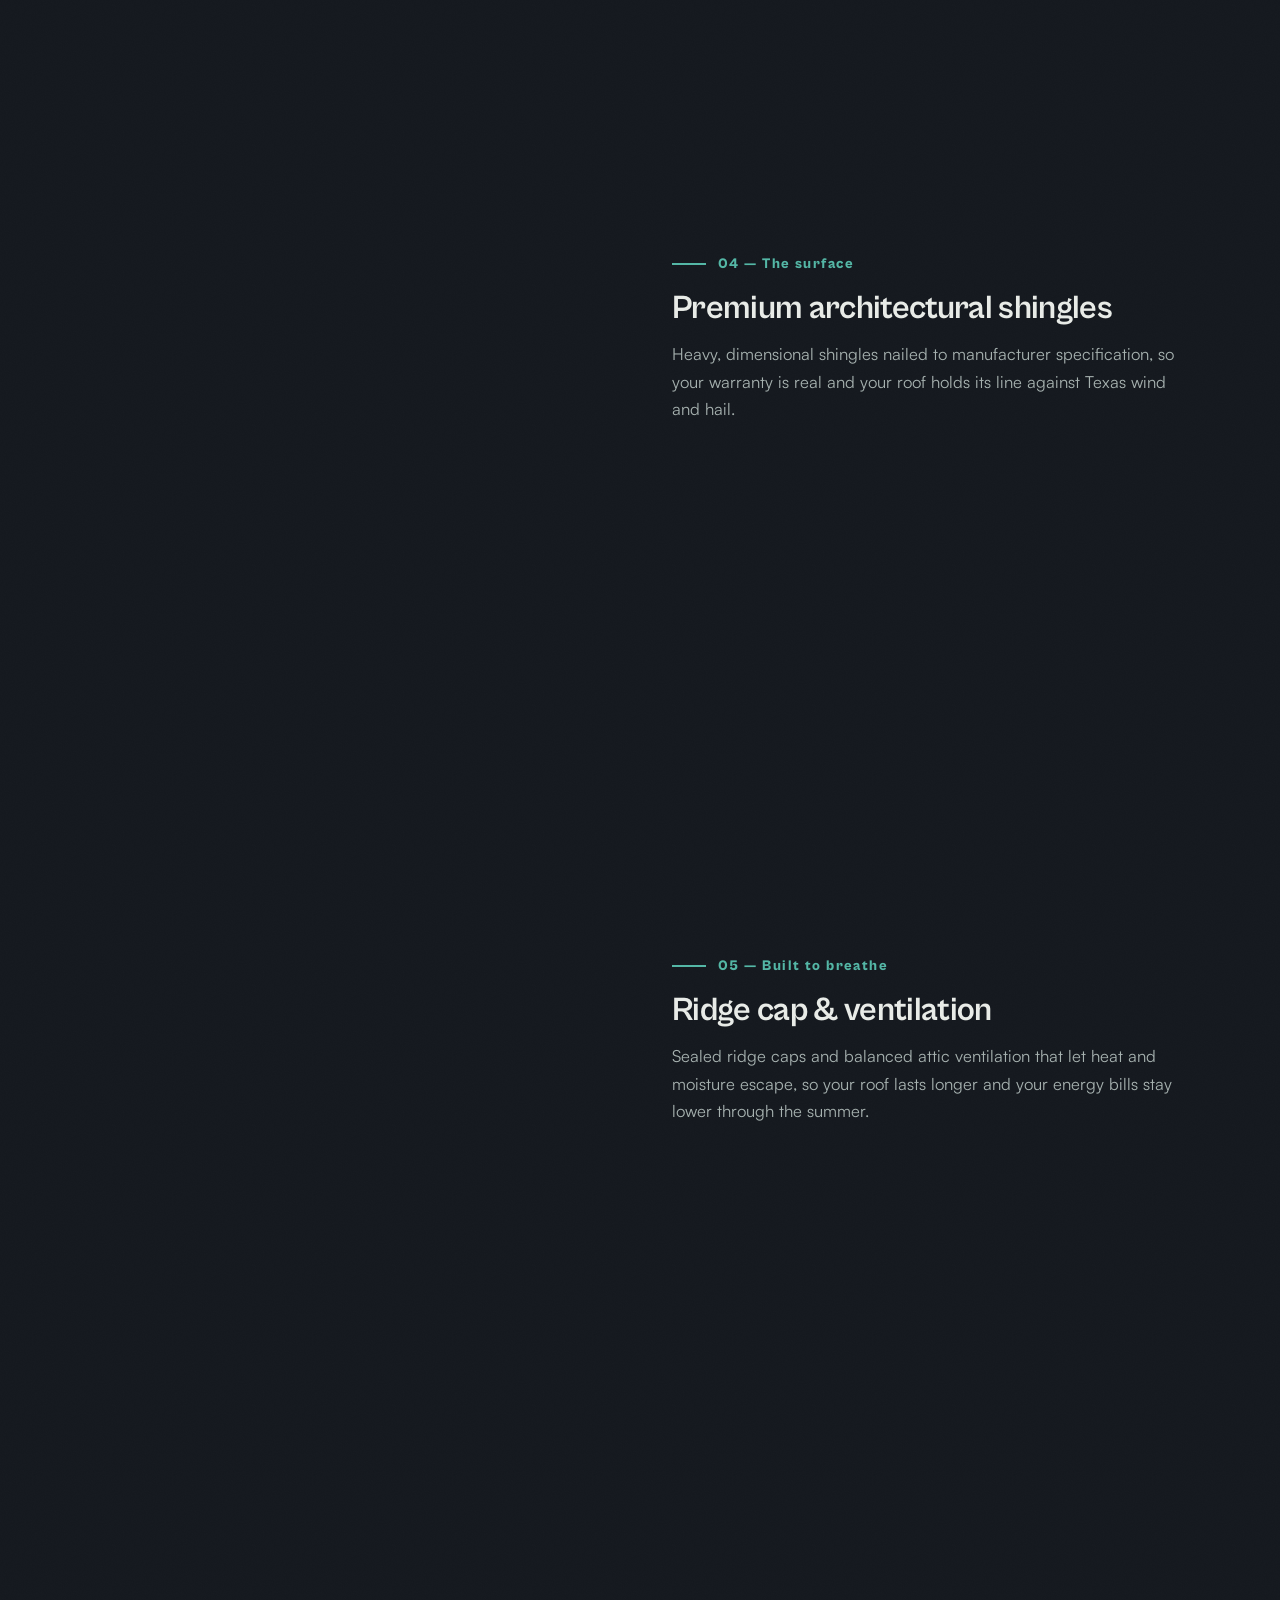
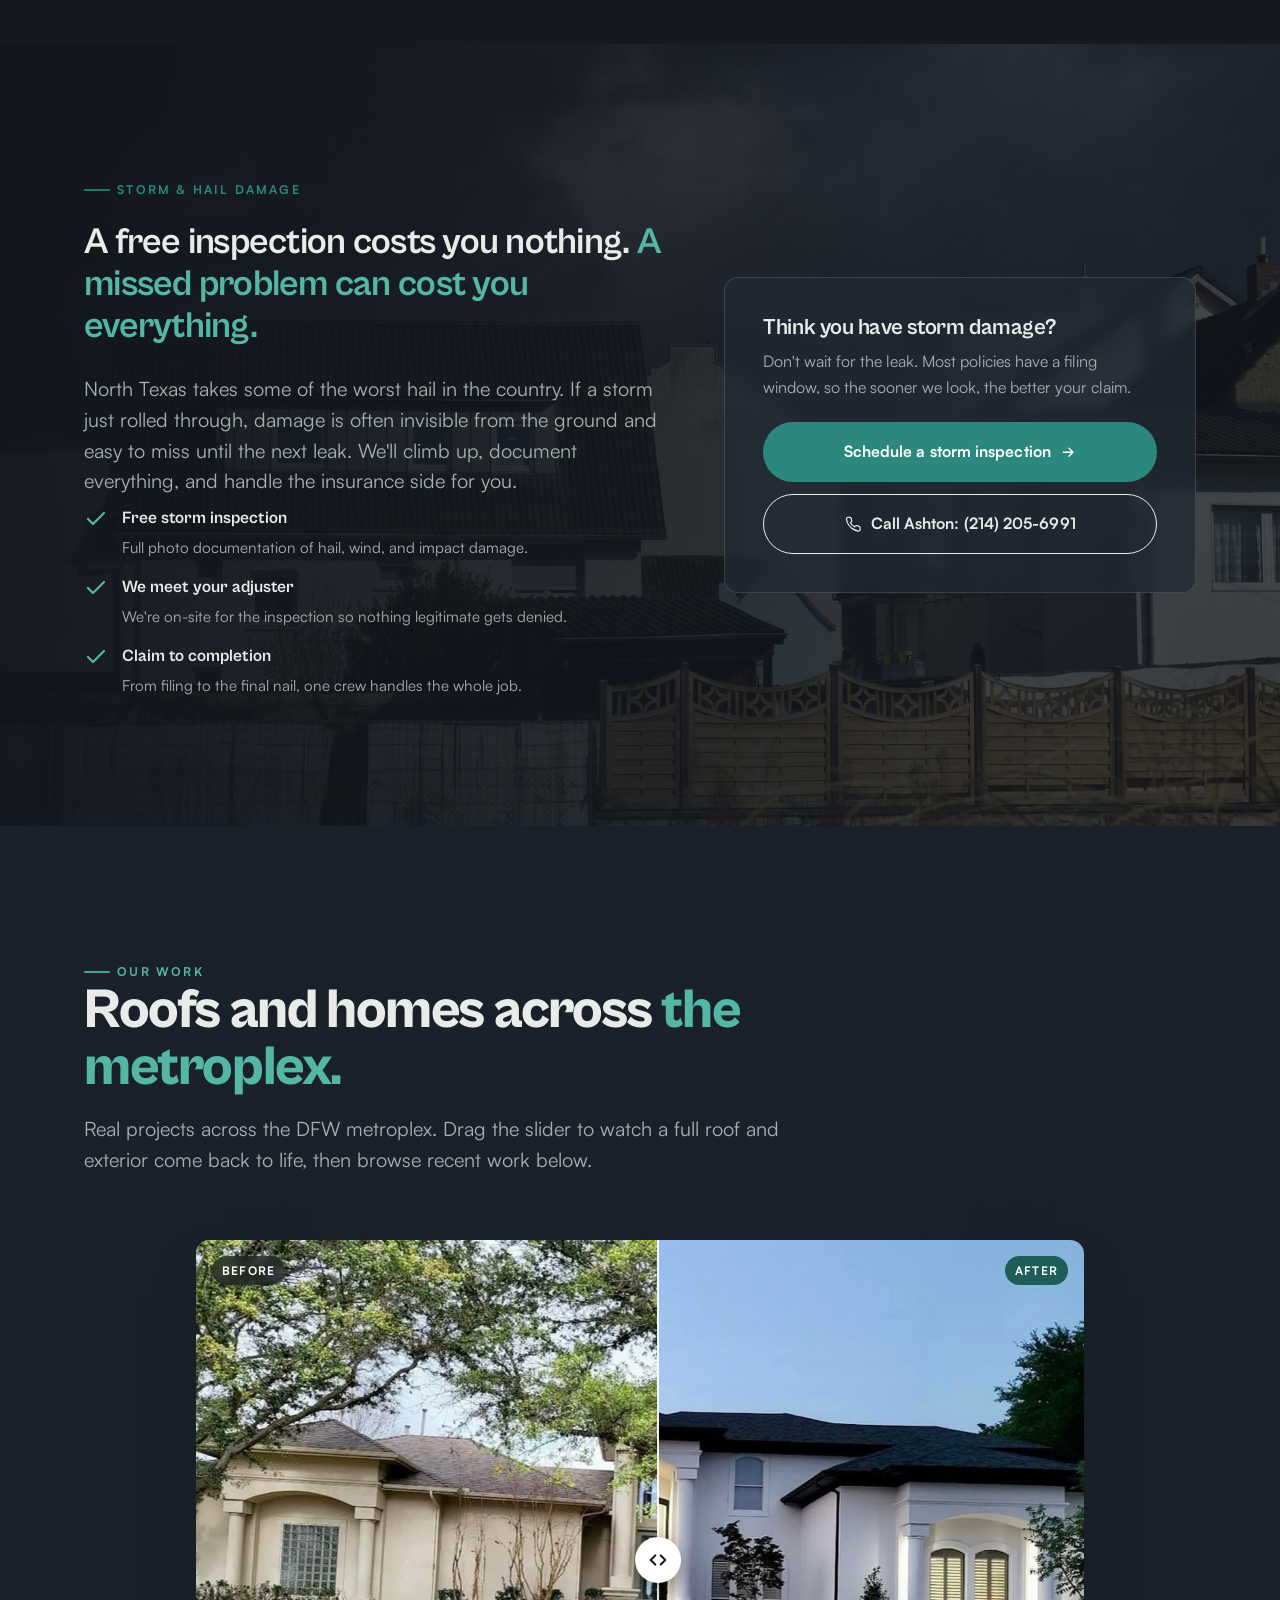
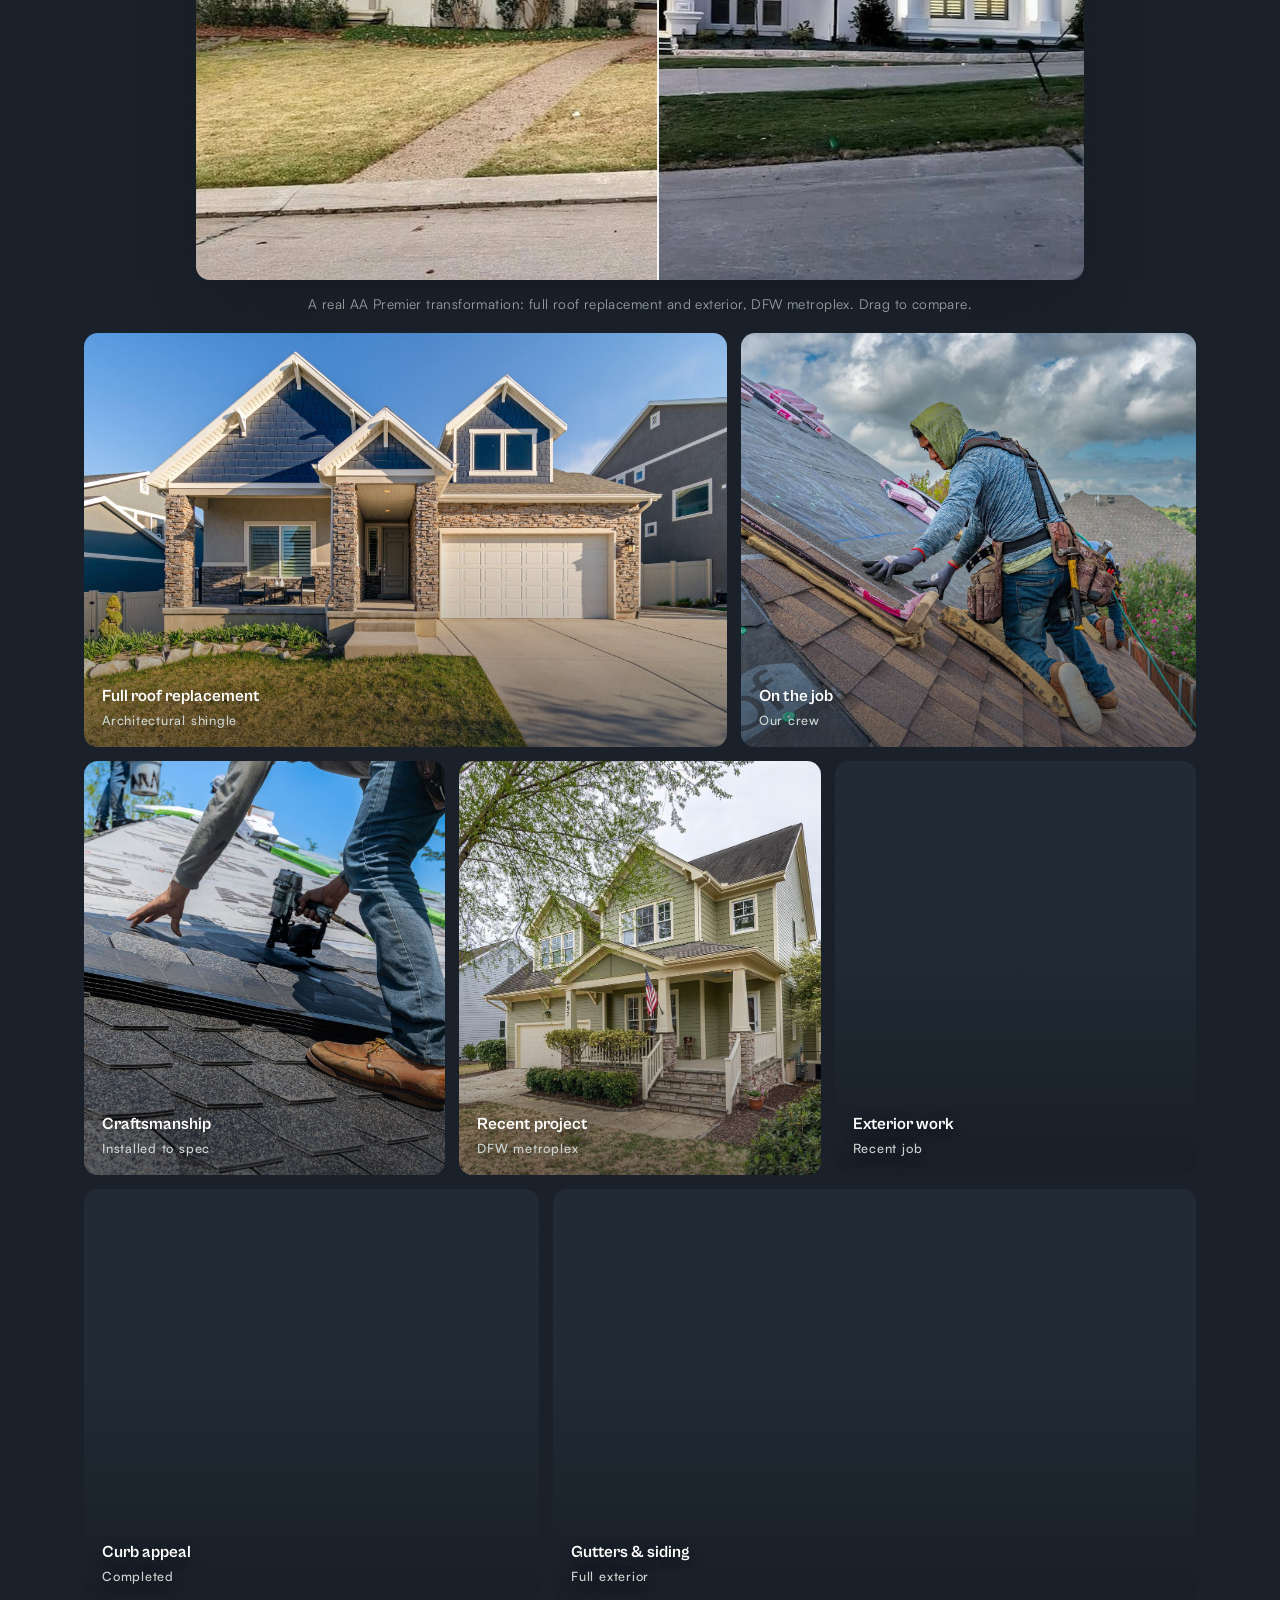
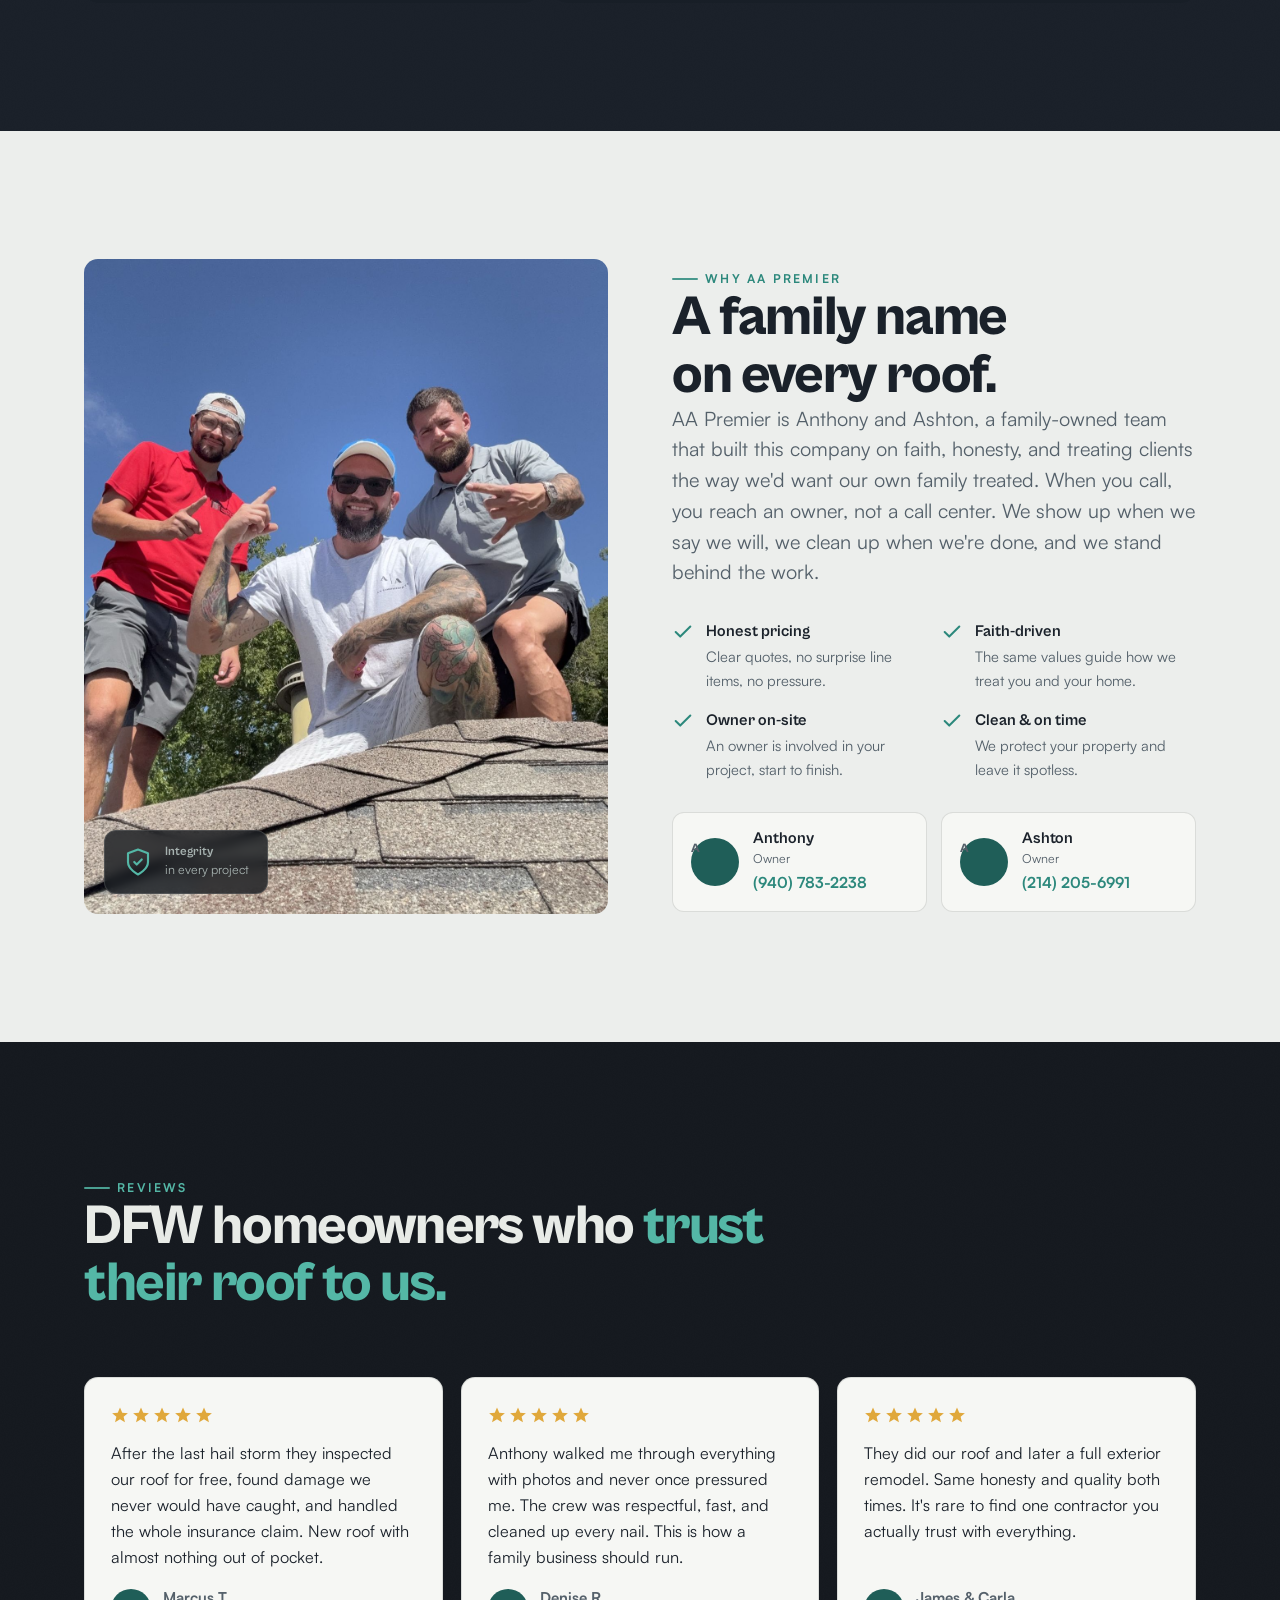
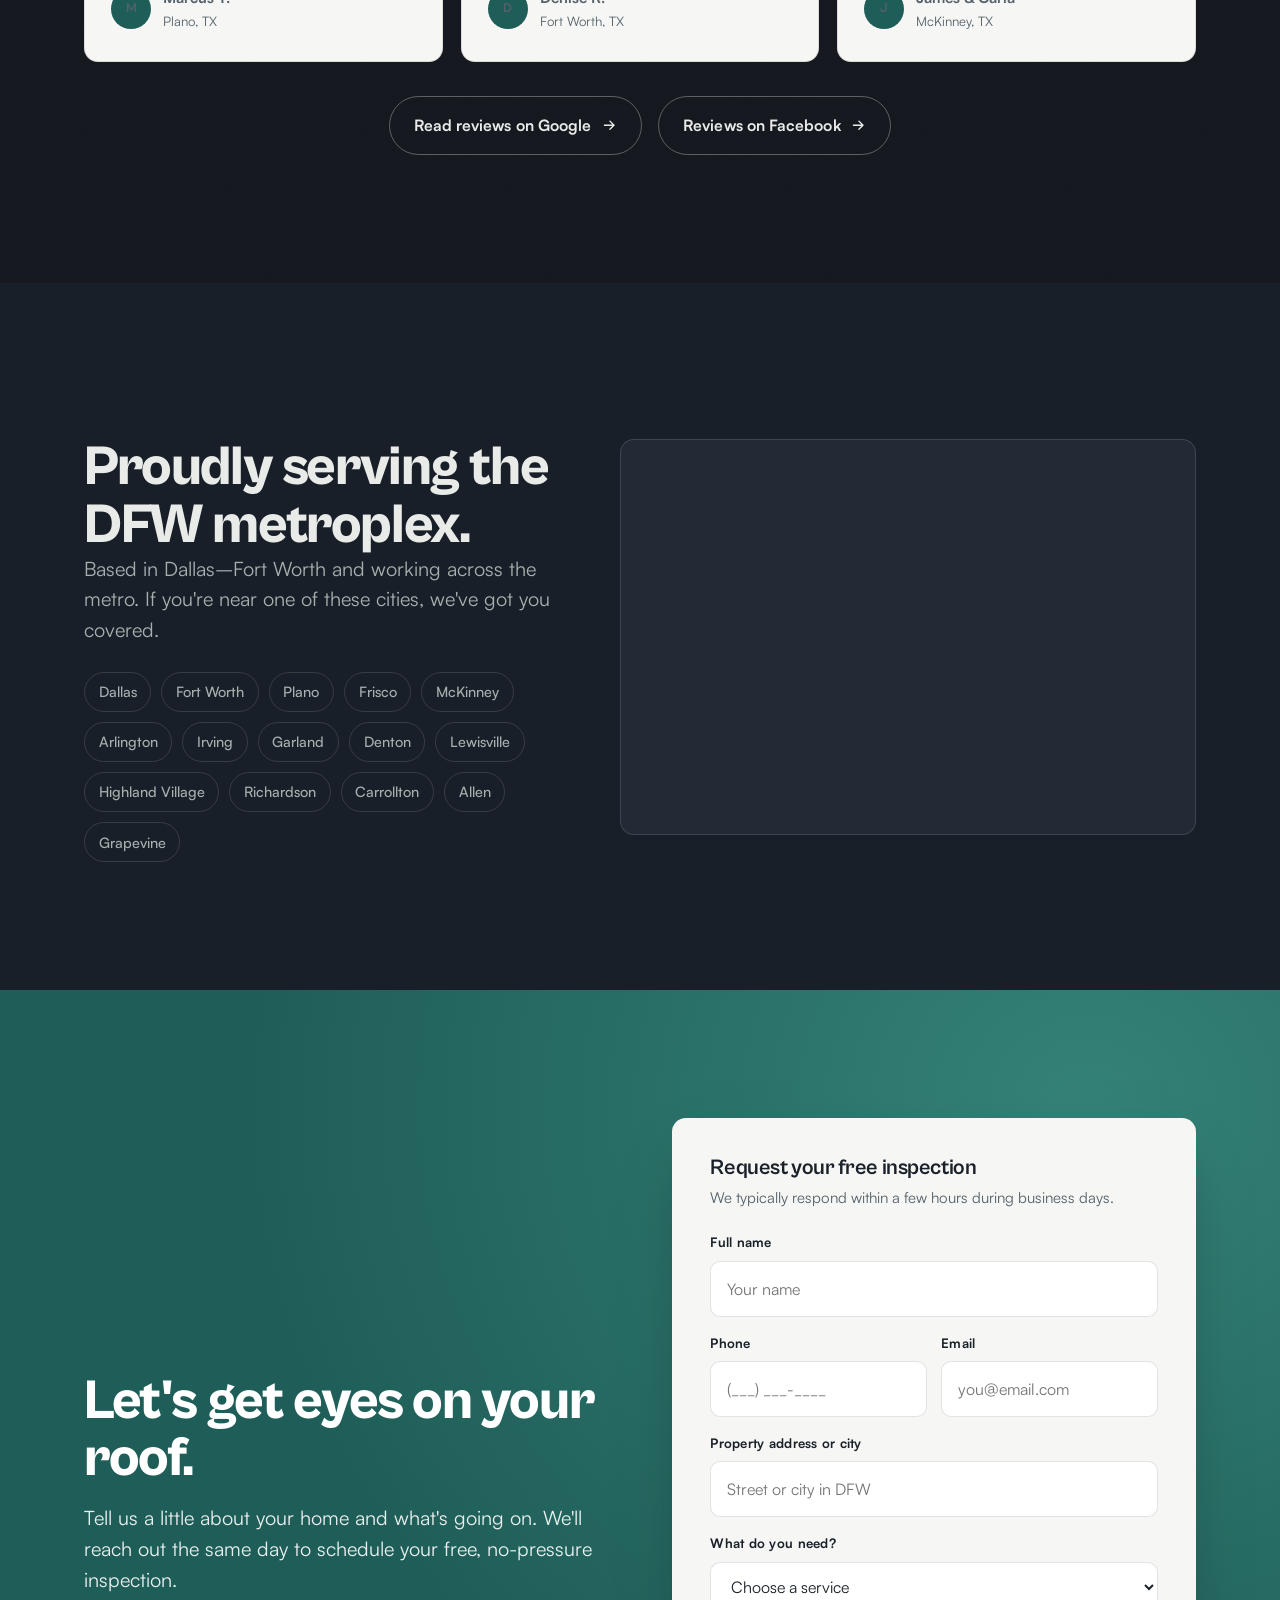
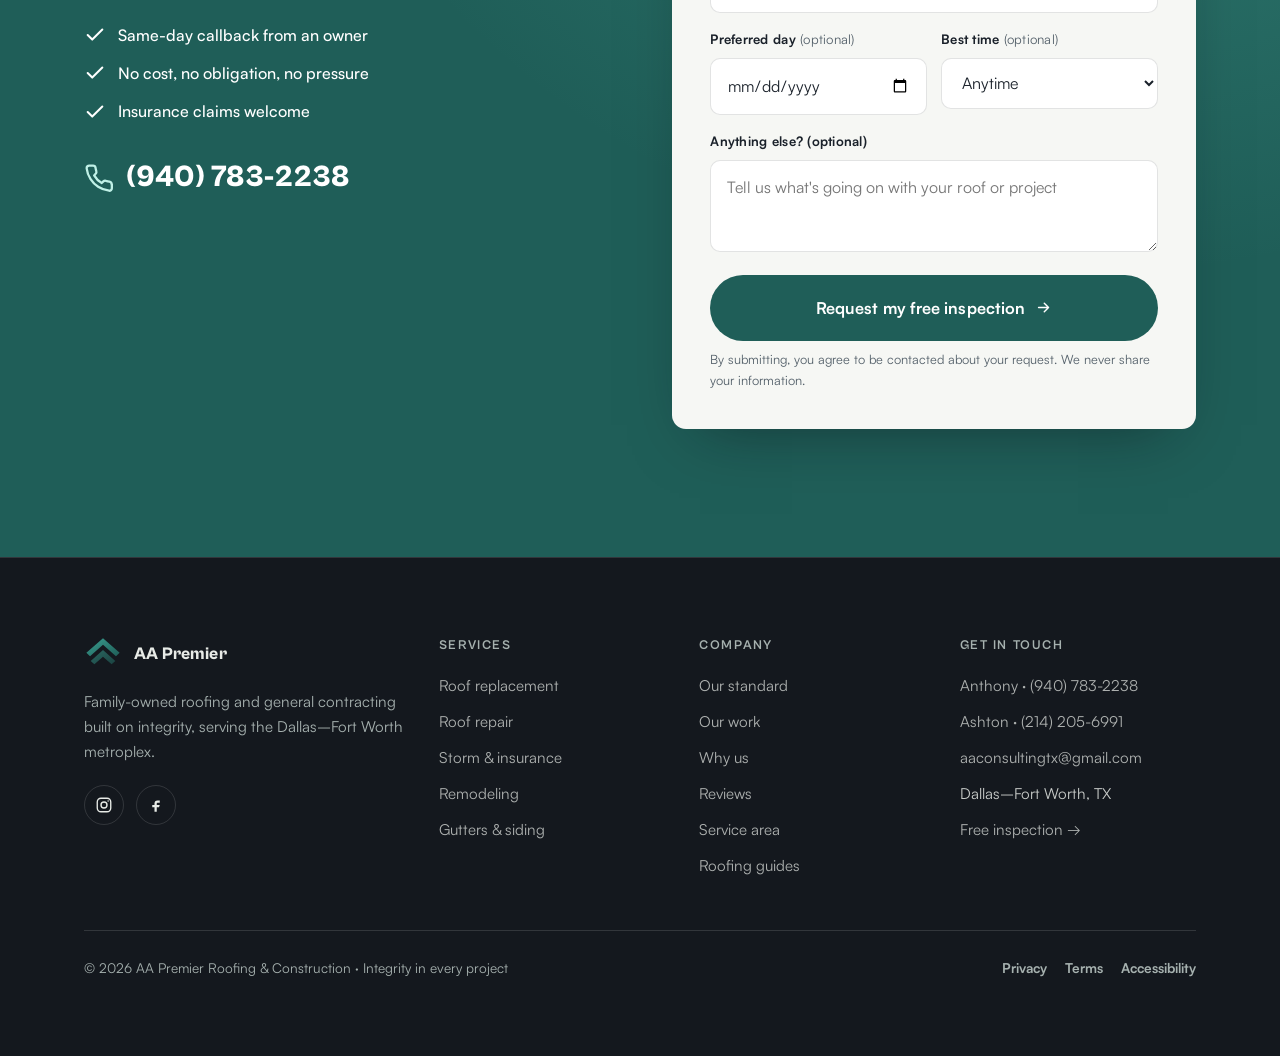
==== commit d45dedcd: "Footer: fix broken Instagram link (dead aaconsultingtx -> live aapremierroofing, also in JSON-LD sam" ====
--- a/index.html
+++ b/index.html
@@ -28,7 +28,7 @@
   "description": "Family-owned, faith-driven roofing and general contracting across the Dallas–Fort Worth metroplex. Free roof inspections, storm & hail insurance claims, replacements, repairs, and remodels.",
   "address": { "@type": "PostalAddress", "addressLocality": "Dallas–Fort Worth", "addressRegion": "TX", "addressCountry": "US" },
   "areaServed": ["Dallas","Fort Worth","Plano","Frisco","McKinney","Arlington","Irving","Garland","Denton","Lewisville","Highland Village","Richardson","Carrollton","Allen","Grapevine"],
-  "sameAs": ["https://www.instagram.com/aaconsultingtx/","https://www.facebook.com/61578391972084/"],
+  "sameAs": ["https://www.instagram.com/aapremierroofing/","https://www.facebook.com/61578391972084/"],
   "contactPoint": [
     { "@type": "ContactPoint", "telephone": "+1-940-783-2238", "contactType": "customer service", "name": "Anthony" },
     { "@type": "ContactPoint", "telephone": "+1-214-205-6991", "contactType": "customer service", "name": "Ashton" }
@@ -539,7 +539,7 @@
         <a href="#top" class="brand"><svg class="mark"><use href="#mark"/></svg><span class="brand-txt"><span class="brand-name">AA Premier</span><span class="brand-sub">Roofing &amp; Construction</span></span></a>
         <p>Family-owned roofing and general contracting built on integrity, serving the Dallas–Fort Worth metroplex.</p>
         <div class="foot-social">
-          <a href="https://www.instagram.com/aaconsultingtx/" target="_blank" rel="noopener" aria-label="Instagram"><svg viewBox="0 0 24 24" fill="none" stroke="currentColor" stroke-width="1.8"><rect x="3" y="3" width="18" height="18" rx="5"/><circle cx="12" cy="12" r="4"/><circle cx="17.5" cy="6.5" r="1" fill="currentColor" stroke="none"/></svg></a>
+          <a href="https://www.instagram.com/aapremierroofing/" target="_blank" rel="noopener" aria-label="Instagram"><svg viewBox="0 0 24 24" fill="none" stroke="currentColor" stroke-width="1.8"><rect x="3" y="3" width="18" height="18" rx="5"/><circle cx="12" cy="12" r="4"/><circle cx="17.5" cy="6.5" r="1" fill="currentColor" stroke="none"/></svg></a>
           <a href="https://www.facebook.com/61578391972084/" target="_blank" rel="noopener" aria-label="Facebook"><svg viewBox="0 0 24 24" fill="currentColor"><path d="M14 9h3V6h-3a4 4 0 0 0-4 4v2H7v3h3v6h3v-6h3l1-3h-4v-2a1 1 0 0 1 1-1Z"/></svg></a>
         </div>
       </div>
@@ -578,7 +578,6 @@
     <div class="foot-bottom">
       <span>© <span id="yr">2026</span> AA Premier Roofing &amp; Construction · Integrity in every project</span>
       <span class="foot-legal"><a href="privacy.html">Privacy</a><a href="terms.html">Terms</a><a href="accessibility.html">Accessibility</a></span>
-      <a class="built" href="https://bysemaj.com" target="_blank" rel="noopener">Built · BYSEMAJ.COM</a>
     </div>
   </div>
 </footer>
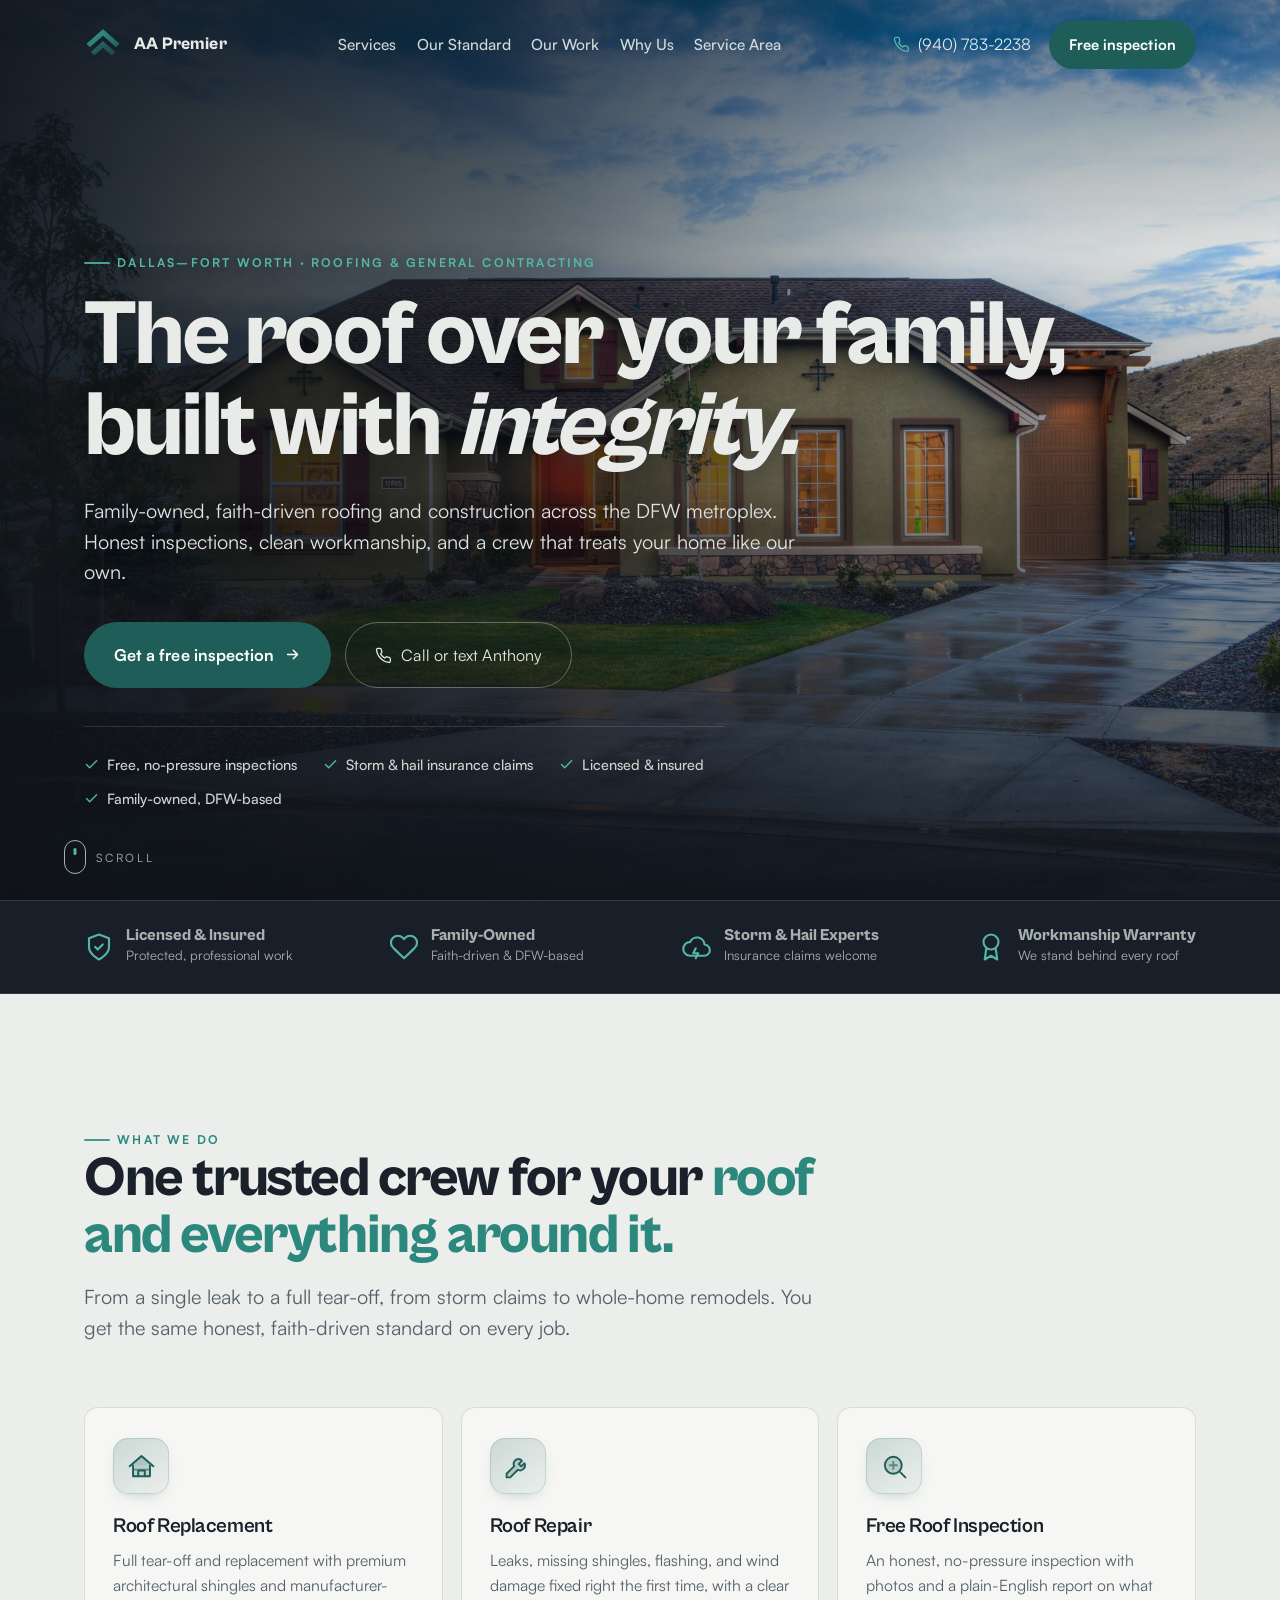
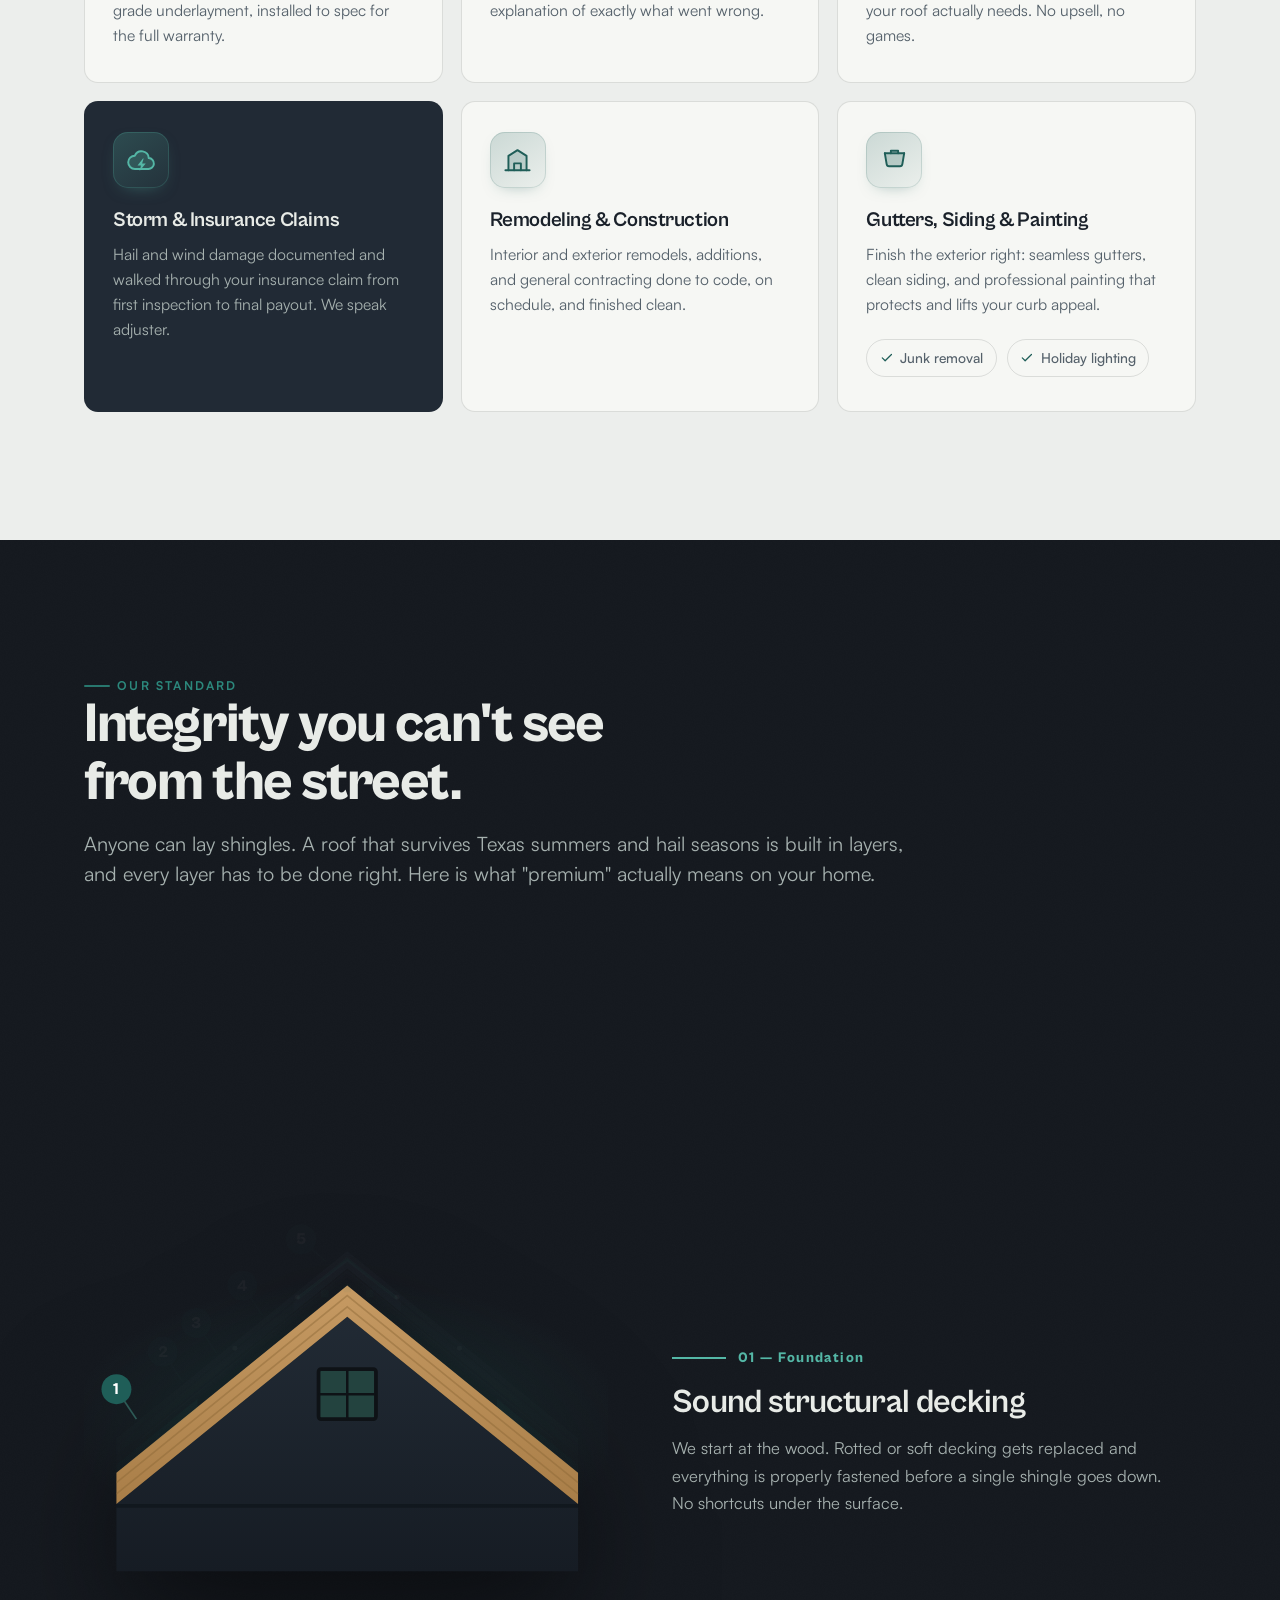
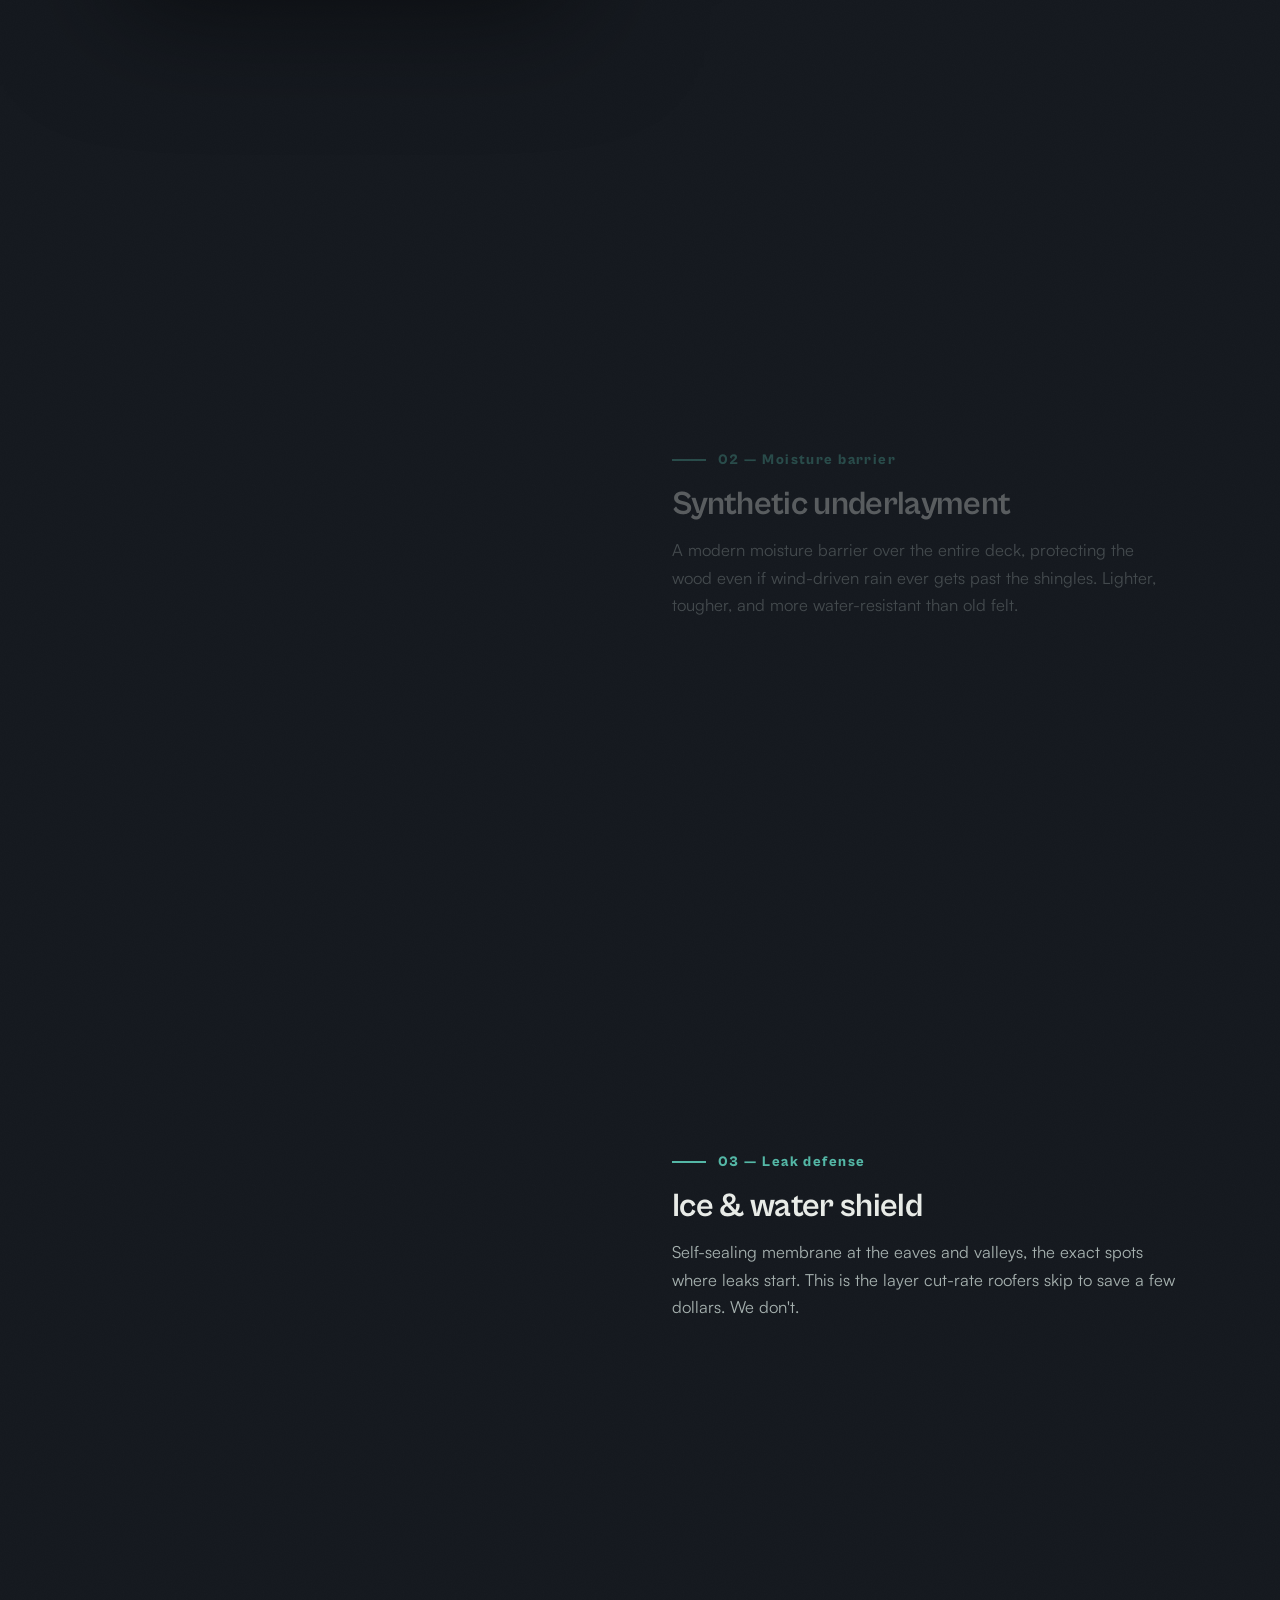
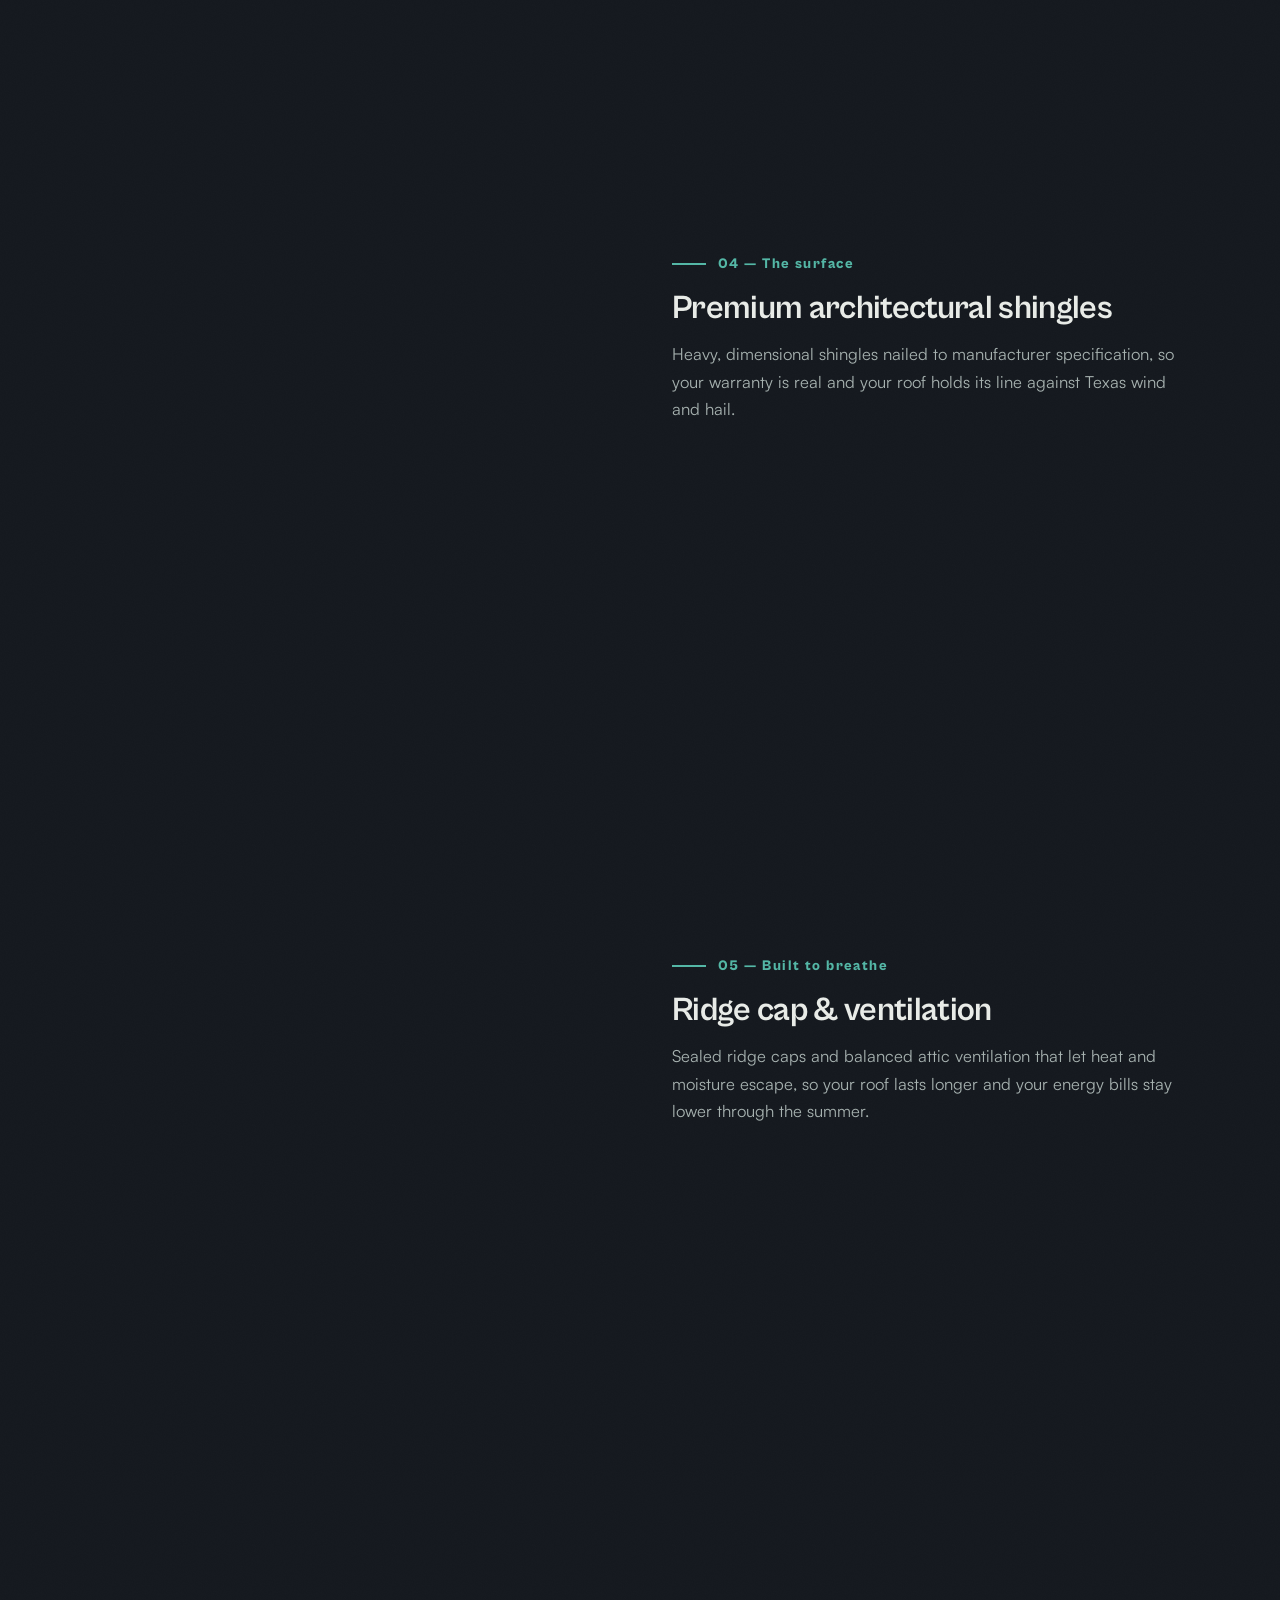
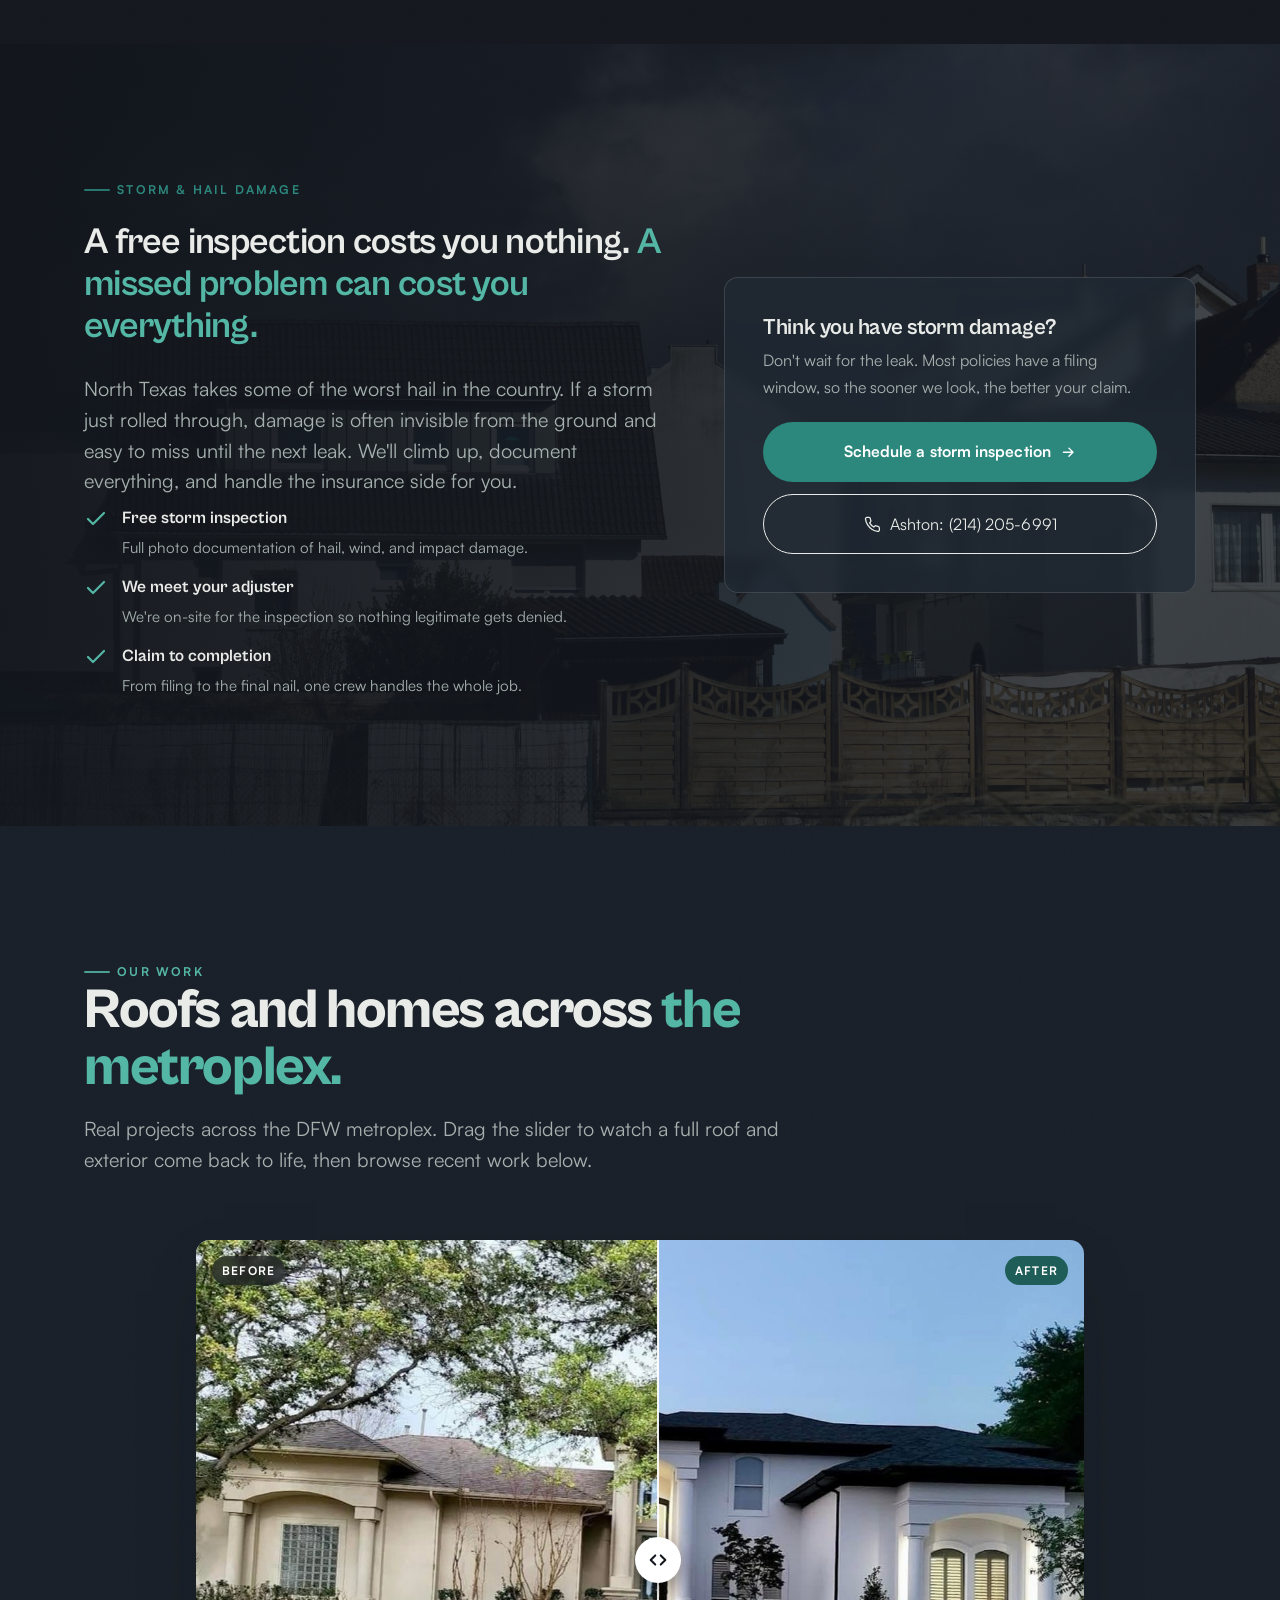
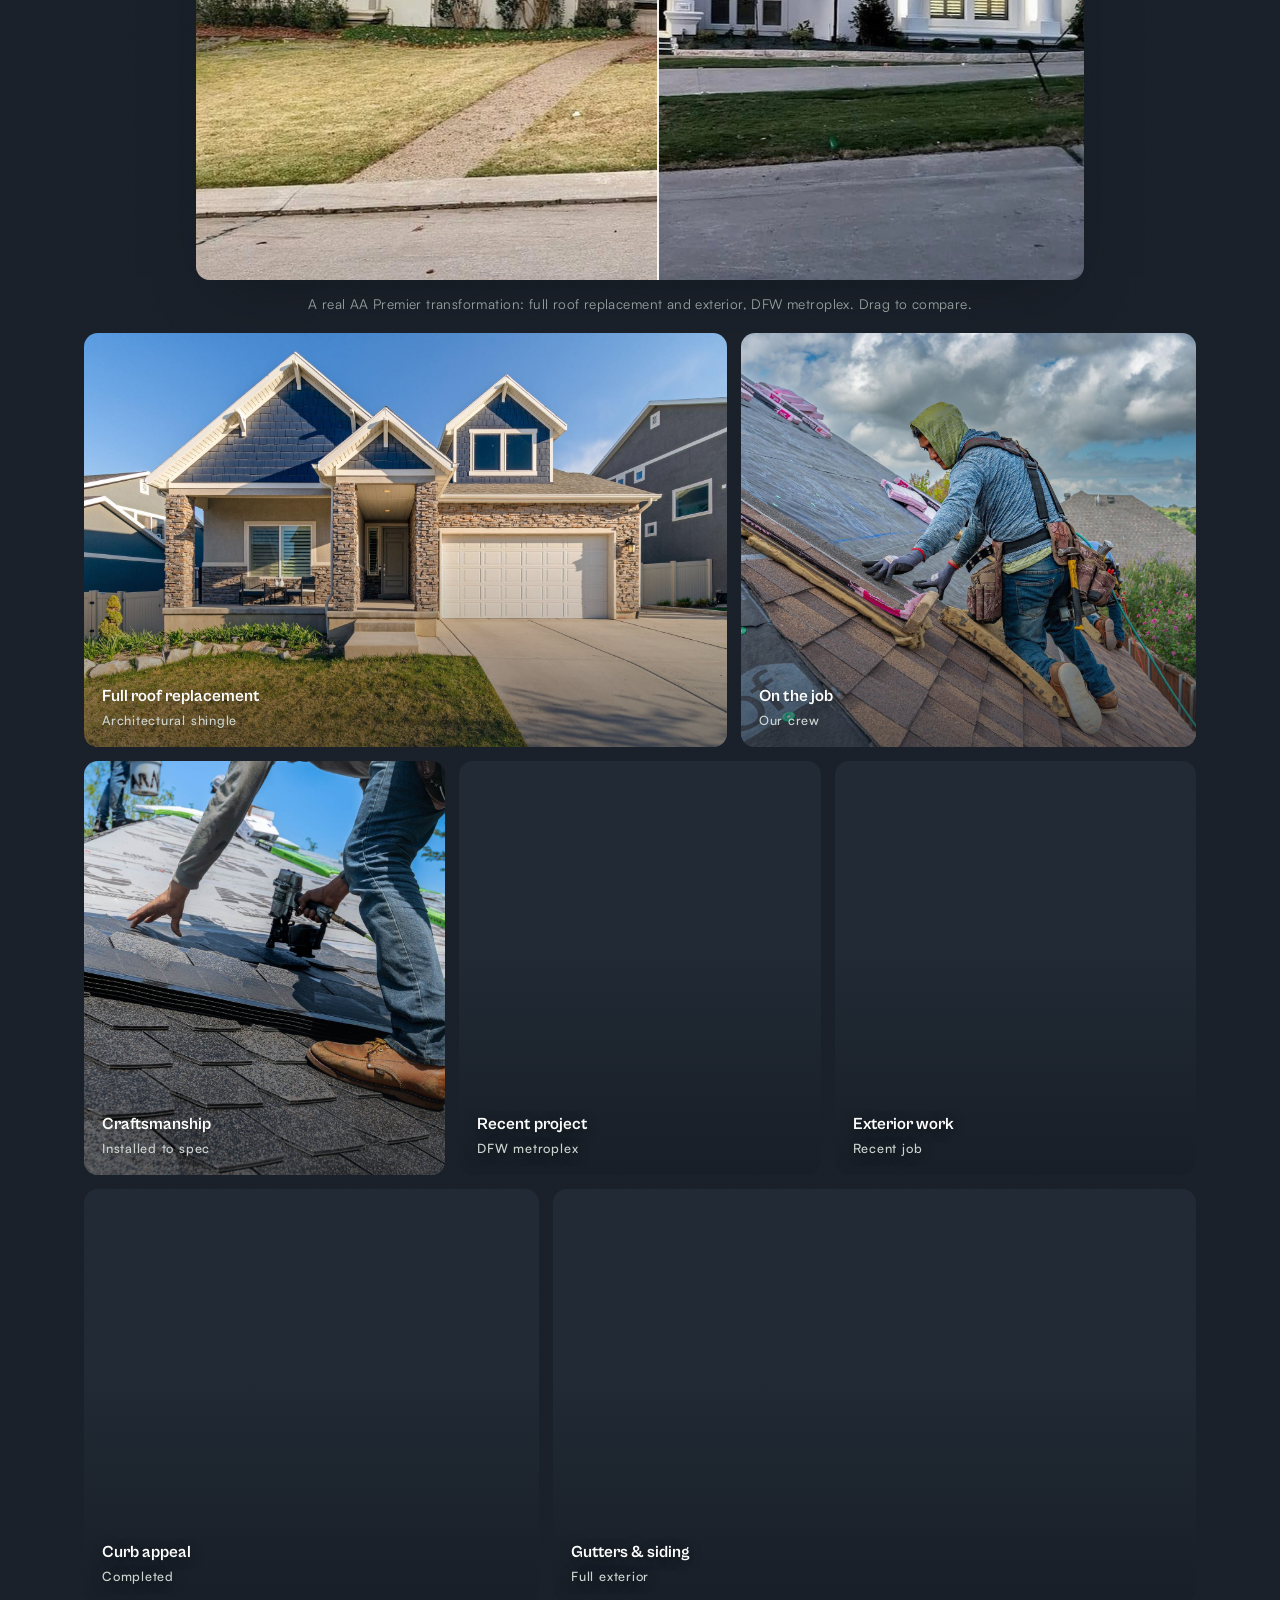
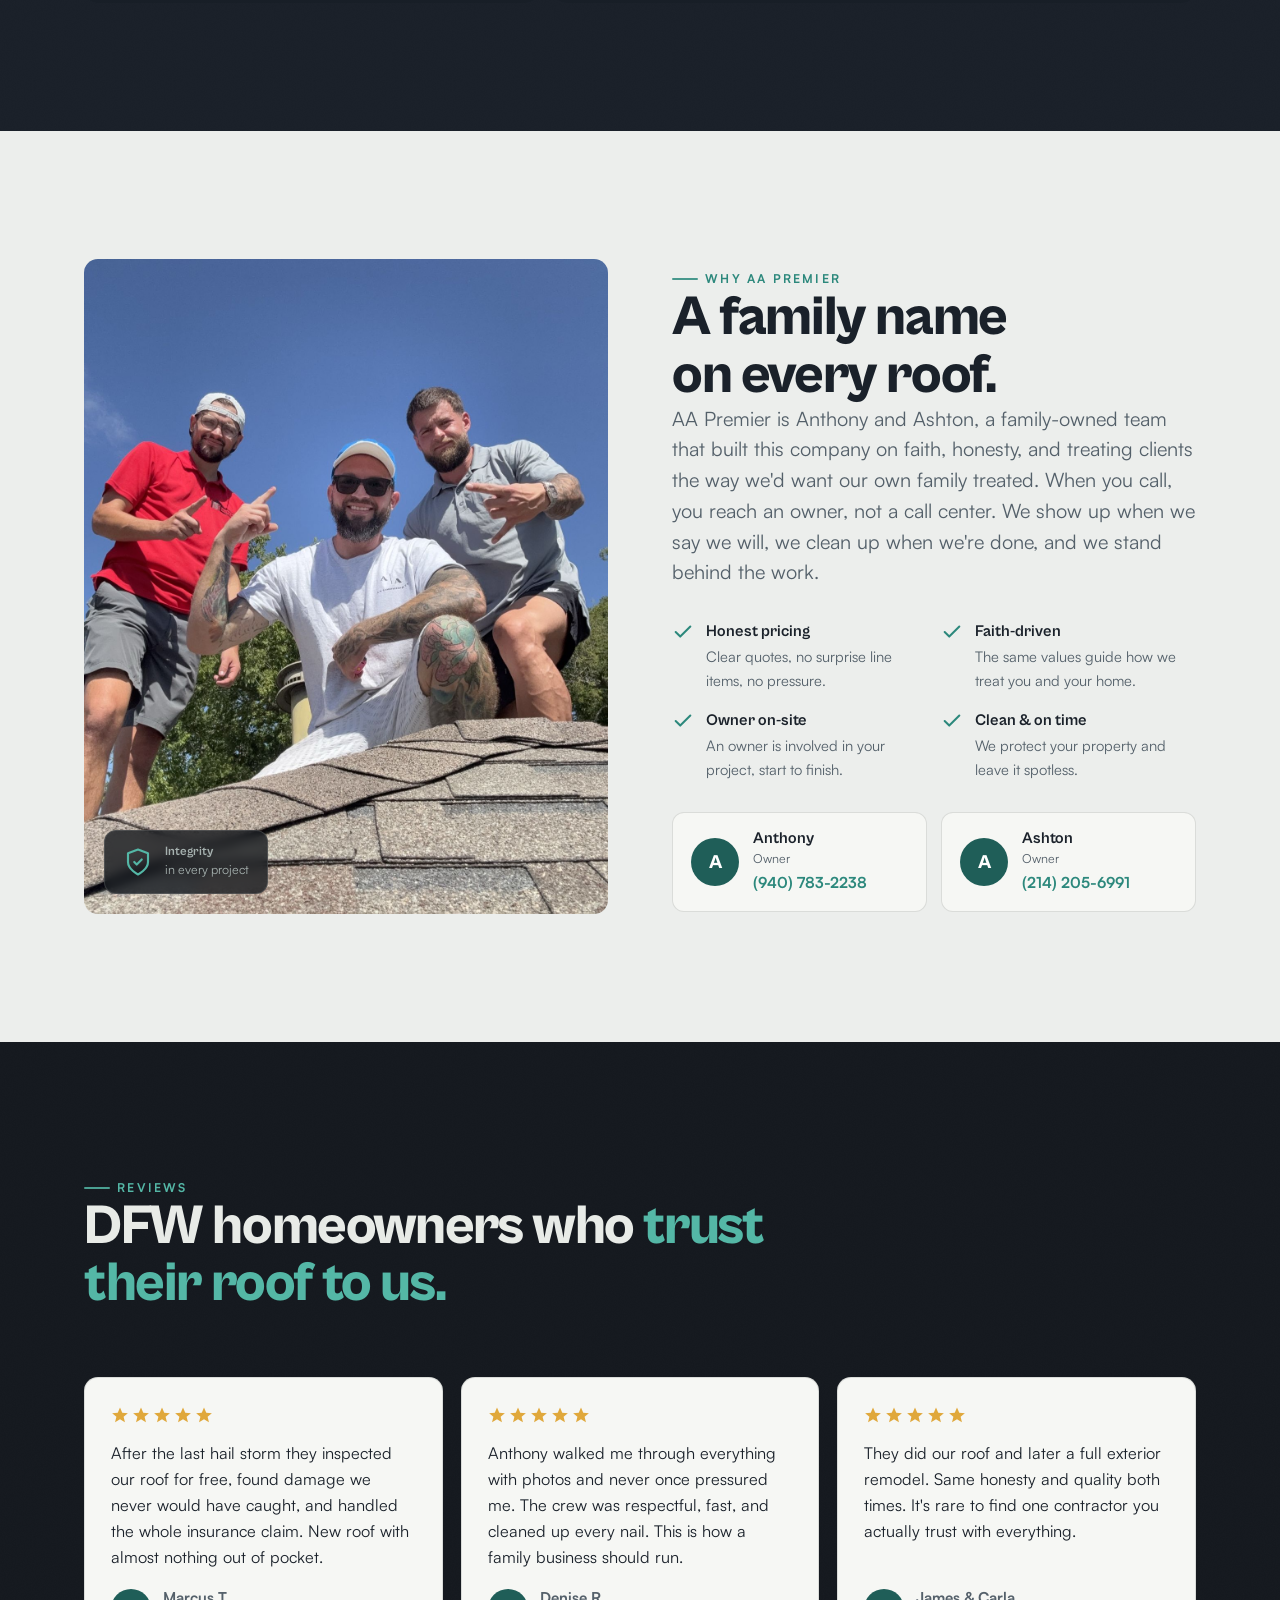
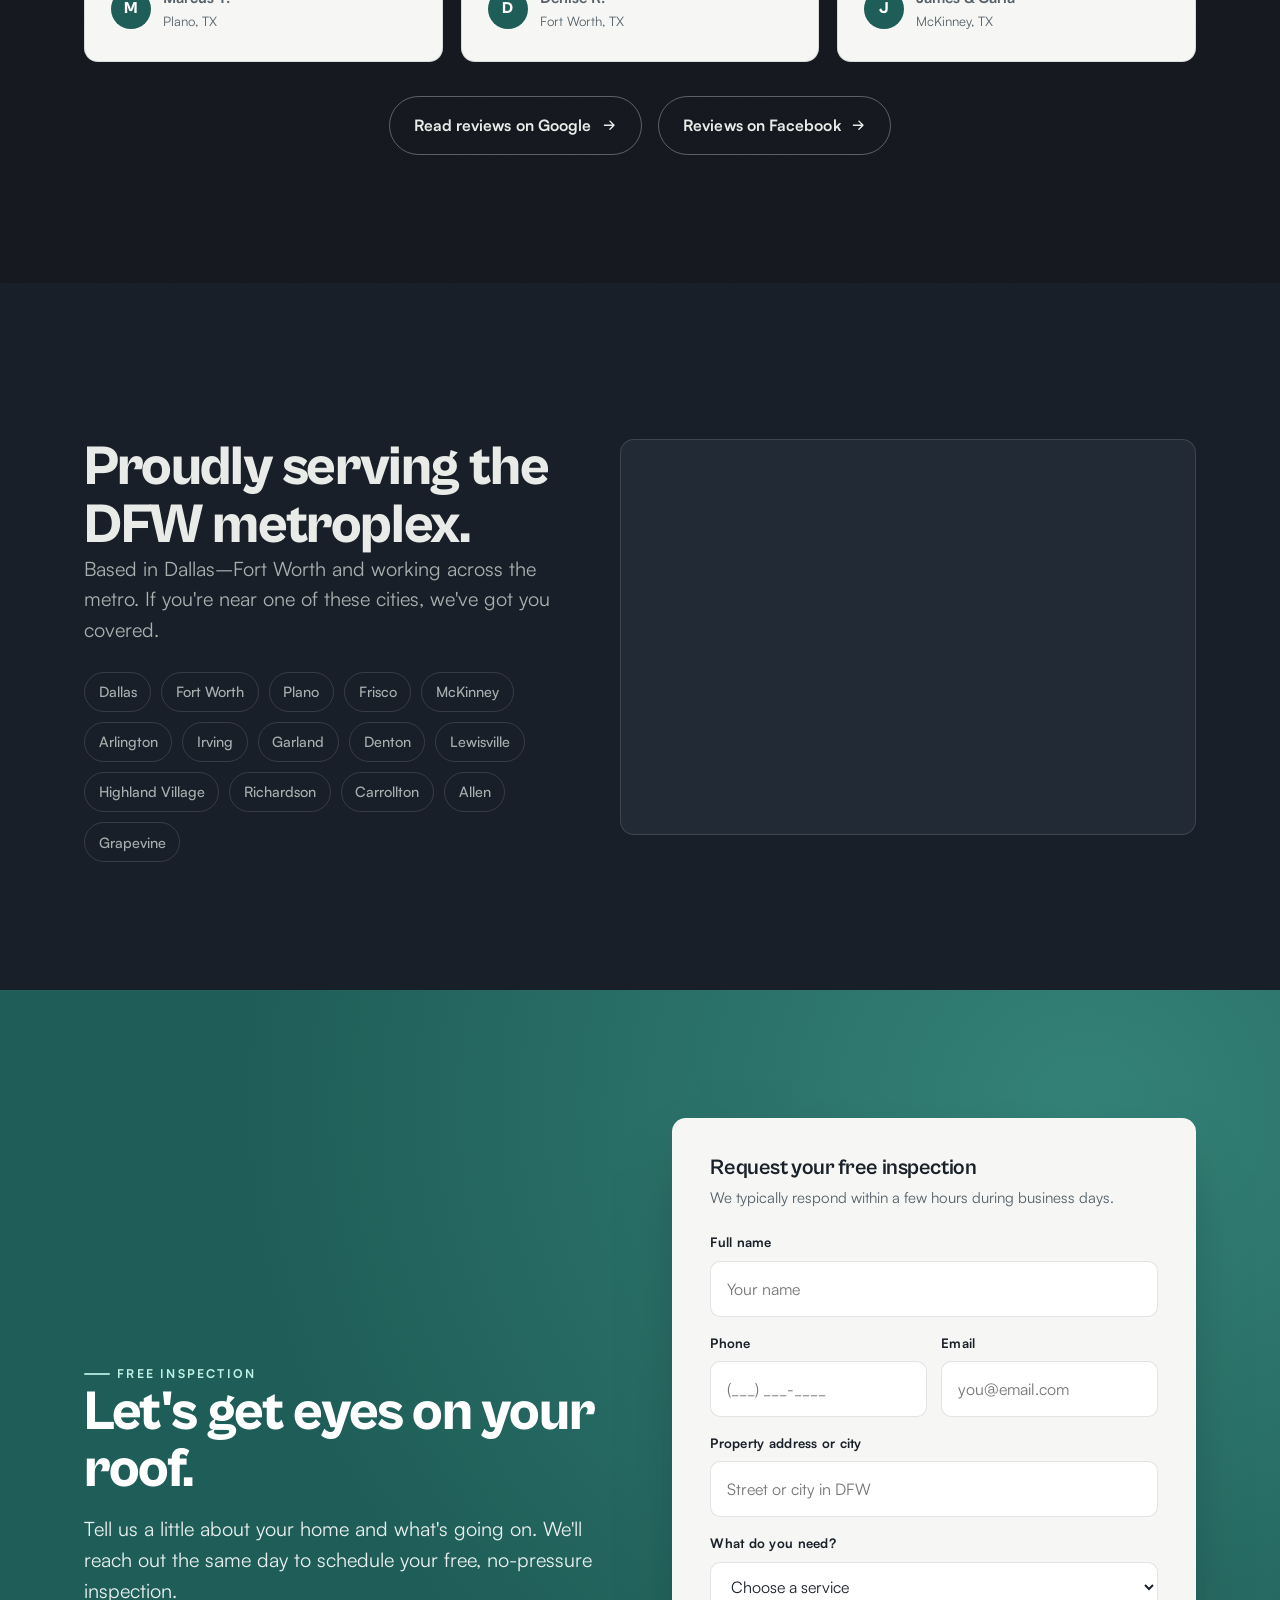
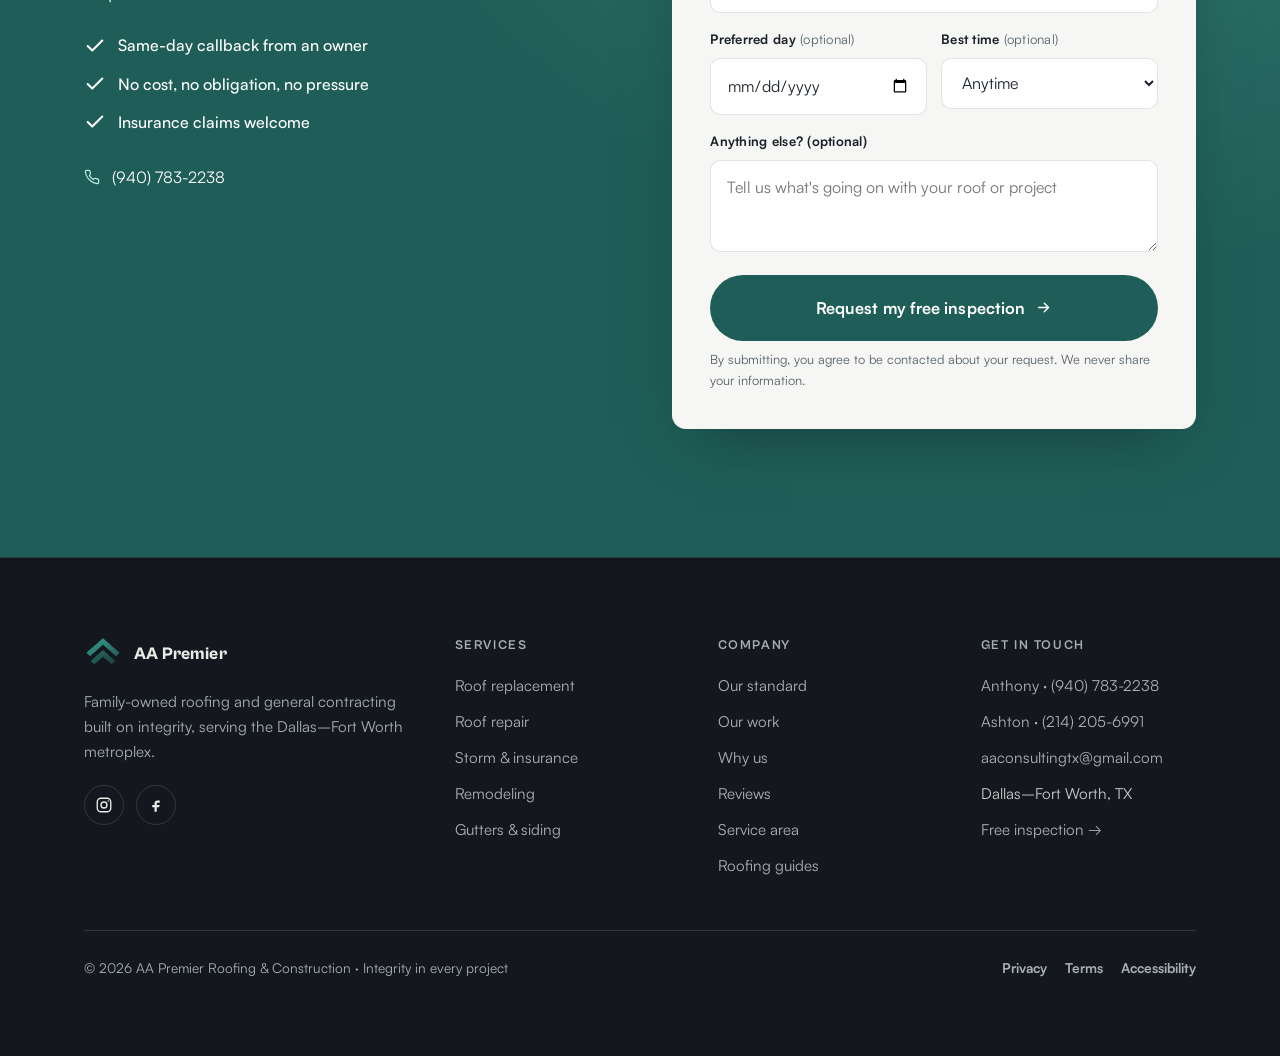
==== commit a95b90b2: "Phone treatment: every call CTA now offers Text as well as Call, plus a live mask on the form's phon" ====
--- a/index.html
+++ b/index.html
@@ -59,6 +59,7 @@
     <symbol id="ph" viewBox="0 0 24 24" fill="none" stroke="currentColor" stroke-width="1.8" stroke-linecap="round" stroke-linejoin="round">
       <path d="M22 16.9v3a2 2 0 0 1-2.2 2 19.8 19.8 0 0 1-8.6-3.1 19.5 19.5 0 0 1-6-6 19.8 19.8 0 0 1-3.1-8.6A2 2 0 0 1 4.1 2h3a2 2 0 0 1 2 1.7c.1.9.3 1.8.6 2.7a2 2 0 0 1-.5 2.1L8 9.8a16 16 0 0 0 6 6l1.3-1.3a2 2 0 0 1 2.1-.4c.9.3 1.8.5 2.7.6a2 2 0 0 1 1.7 2Z"/>
     </symbol>
+    <symbol id="tx" viewBox="0 0 24 24" fill="none" stroke="currentColor" stroke-width="1.8" stroke-linecap="round" stroke-linejoin="round"><path d="M21 11.5a8.4 8.4 0 0 1-9 8.4c-1.2 0-2.4-.2-3.4-.7L3 21l1.8-5.1A8 8 0 0 1 4 11.5 8.4 8.4 0 0 1 12.5 3 8.4 8.4 0 0 1 21 11.5Z"/></symbol>
     <symbol id="ar" viewBox="0 0 24 24" fill="none" stroke="currentColor" stroke-width="2" stroke-linecap="round" stroke-linejoin="round"><path d="M5 12h14M13 6l6 6-6 6"/></symbol>
     <symbol id="ck" viewBox="0 0 24 24" fill="none" stroke="currentColor" stroke-width="2.2" stroke-linecap="round" stroke-linejoin="round"><path d="M20 6 9 17l-5-5"/></symbol>
     <symbol id="sh" viewBox="0 0 24 24" fill="none" stroke="currentColor" stroke-width="1.7" stroke-linecap="round" stroke-linejoin="round"><path d="M12 22s8-4 8-10V5l-8-3-8 3v7c0 6 8 10 8 10Z"/><path d="m9 12 2 2 4-4"/></symbol>
@@ -84,7 +85,13 @@
       <a href="#area" class="nav-link">Service Area</a>
     </div>
     <div class="nav-actions">
-      <a href="tel:+19407832238" class="nav-phone"><svg aria-hidden="true"><use href="#ph"/></svg>(940) 783-2238</a>
+      <div class="cot" data-cot>
+        <button type="button" class="cot-trigger nav-phone" aria-haspopup="menu" aria-expanded="false" aria-label="Call or text AA Premier at (940) 783-2238"><svg aria-hidden="true"><use href="#ph"/></svg><span class="cot-label">(940) 783-2238</span></button>
+        <div class="cot-menu" role="menu">
+      <a href="tel:+19407832238" role="menuitem"><svg aria-hidden="true"><use href="#ph"/></svg><span><b>Call Anthony</b><small>(940) 783-2238</small></span></a>
+      <a href="sms:+19407832238?&amp;body=Hi%20Anthony%20-%20AA%20Premier.%20Here%27s%20a%20photo%20of%20my%20roof.%20Can%20you%20take%20a%20look%3F" role="menuitem"><svg aria-hidden="true"><use href="#tx"/></svg><span><b>Text Anthony</b><small>Send a photo of the roof or the damage</small></span></a>
+    </div>
+      </div>
       <a href="#contact" class="btn">Free inspection</a>
       <button class="nav-burger" id="burger" aria-label="Open menu" aria-expanded="false">
         <svg width="26" height="26" viewBox="0 0 24 24" fill="none" stroke="currentColor" stroke-width="1.8" stroke-linecap="round"><path d="M3 7h18M3 12h18M3 17h18"/></svg>
@@ -107,14 +114,26 @@
     <a href="#area" data-close><span>05</span>Service Area</a>
   </nav>
   <div class="nav-mobile-foot">
-    <a href="tel:+19407832238" class="btn btn--ghost btn--block"><svg aria-hidden="true"><use href="#ph"/></svg>Call (940) 783-2238</a>
+    <div class="cot cot--block cot--left cot--up" data-cot>
+      <button type="button" class="cot-trigger btn btn--ghost" aria-haspopup="menu" aria-expanded="false"><svg aria-hidden="true"><use href="#ph"/></svg><span class="cot-label">Call or text (940) 783-2238</span></button>
+      <div class="cot-menu" role="menu">
+      <a href="tel:+19407832238" role="menuitem"><svg aria-hidden="true"><use href="#ph"/></svg><span><b>Call Anthony</b><small>(940) 783-2238</small></span></a>
+      <a href="sms:+19407832238?&amp;body=Hi%20Anthony%20-%20AA%20Premier.%20Here%27s%20a%20photo%20of%20my%20roof.%20Can%20you%20take%20a%20look%3F" role="menuitem"><svg aria-hidden="true"><use href="#tx"/></svg><span><b>Text Anthony</b><small>Send a photo of the roof or the damage</small></span></a>
+    </div>
+    </div>
     <a href="#contact" class="btn btn--block" data-close>Get a free inspection</a>
   </div>
 </div>
 
 <!-- mobile sticky action bar (nav phone/CTA collapse behind the burger on small screens) -->
 <div class="mob-bar" id="mobBar">
-  <a href="tel:+19407832238" class="btn btn--ghost"><svg aria-hidden="true"><use href="#ph"/></svg>Call now</a>
+  <div class="cot cot--left cot--up" data-cot>
+    <button type="button" class="cot-trigger btn btn--ghost" aria-haspopup="menu" aria-expanded="false"><svg aria-hidden="true"><use href="#ph"/></svg><span class="cot-label">Call or text</span></button>
+    <div class="cot-menu" role="menu">
+      <a href="tel:+19407832238" role="menuitem"><svg aria-hidden="true"><use href="#ph"/></svg><span><b>Call Anthony</b><small>(940) 783-2238</small></span></a>
+      <a href="sms:+19407832238?&amp;body=Hi%20Anthony%20-%20AA%20Premier.%20Here%27s%20a%20photo%20of%20my%20roof.%20Can%20you%20take%20a%20look%3F" role="menuitem"><svg aria-hidden="true"><use href="#tx"/></svg><span><b>Text Anthony</b><small>Send a photo of the roof or the damage</small></span></a>
+    </div>
+  </div>
   <a href="#contact" class="btn">Free inspection<svg aria-hidden="true"><use href="#ar"/></svg></a>
 </div>
 
@@ -133,7 +152,13 @@
     <p class="lede reveal" data-d="2">Family-owned, faith-driven roofing and construction across the DFW metroplex. Honest inspections, clean workmanship, and a crew that treats your home like our own.</p>
     <div class="hero-cta reveal" data-d="3">
       <a href="#contact" class="btn btn--lg">Get a free inspection<svg aria-hidden="true"><use href="#ar"/></svg></a>
-      <a href="tel:+19407832238" class="btn btn--lg btn--ghost"><svg aria-hidden="true"><use href="#ph"/></svg>Call Anthony</a>
+      <div class="cot cot--left" data-cot>
+        <button type="button" class="cot-trigger btn btn--lg btn--ghost" aria-haspopup="menu" aria-expanded="false"><svg aria-hidden="true"><use href="#ph"/></svg><span class="cot-label">Call or text Anthony</span></button>
+        <div class="cot-menu" role="menu">
+      <a href="tel:+19407832238" role="menuitem"><svg aria-hidden="true"><use href="#ph"/></svg><span><b>Call Anthony</b><small>(940) 783-2238</small></span></a>
+      <a href="sms:+19407832238?&amp;body=Hi%20Anthony%20-%20AA%20Premier.%20Here%27s%20a%20photo%20of%20my%20roof.%20Can%20you%20take%20a%20look%3F" role="menuitem"><svg aria-hidden="true"><use href="#tx"/></svg><span><b>Text Anthony</b><small>Send a photo of the roof or the damage</small></span></a>
+    </div>
+      </div>
     </div>
     <ul class="hero-trust reveal" data-d="4">
       <li><svg aria-hidden="true"><use href="#ck"/></svg>Free, no-pressure inspections</li>
@@ -334,7 +359,13 @@
         <h3>Think you have storm damage?</h3>
         <p>Don't wait for the leak. Most policies have a filing window, so the sooner we look, the better your claim.</p>
         <a href="#contact" class="btn btn--bright btn--block">Schedule a storm inspection<svg aria-hidden="true"><use href="#ar"/></svg></a>
-        <a href="tel:+12142056991" class="btn btn--ghost btn--block" style="margin-top:12px"><svg aria-hidden="true"><use href="#ph"/></svg>Call Ashton: (214) 205-6991</a>
+        <div class="cot cot--block cot--left cot--up" data-cot style="margin-top:12px">
+          <button type="button" class="cot-trigger btn btn--ghost" aria-haspopup="menu" aria-expanded="false"><svg aria-hidden="true"><use href="#ph"/></svg><span class="cot-label">Ashton: (214) 205-6991</span></button>
+          <div class="cot-menu" role="menu">
+      <a href="tel:+12142056991" role="menuitem"><svg aria-hidden="true"><use href="#ph"/></svg><span><b>Call Ashton</b><small>(214) 205-6991</small></span></a>
+      <a href="sms:+12142056991?&amp;body=Hi%20Ashton%20-%20AA%20Premier.%20Here%27s%20a%20photo%20of%20my%20storm%20damage.%20Can%20we%20set%20up%20an%20inspection%3F" role="menuitem"><svg aria-hidden="true"><use href="#tx"/></svg><span><b>Text Ashton</b><small>Send a photo of the storm damage</small></span></a>
+    </div>
+        </div>
       </div>
     </div>
   </div>
@@ -462,7 +493,13 @@
           <li><svg aria-hidden="true"><use href="#ck"/></svg>No cost, no obligation, no pressure</li>
           <li><svg aria-hidden="true"><use href="#ck"/></svg>Insurance claims welcome</li>
         </ul>
-        <a href="tel:+19407832238" class="cta-phone reveal" data-d="3"><svg aria-hidden="true"><use href="#ph"/></svg>(940) 783-2238</a>
+        <div class="cot cot--left reveal" data-cot data-d="3" style="margin-top:28px">
+          <button type="button" class="cot-trigger cta-phone" style="margin-top:0" aria-haspopup="menu" aria-expanded="false" aria-label="Call or text AA Premier at (940) 783-2238"><svg aria-hidden="true"><use href="#ph"/></svg><span class="cot-label">(940) 783-2238</span></button>
+          <div class="cot-menu" role="menu">
+      <a href="tel:+19407832238" role="menuitem"><svg aria-hidden="true"><use href="#ph"/></svg><span><b>Call Anthony</b><small>(940) 783-2238</small></span></a>
+      <a href="sms:+19407832238?&amp;body=Hi%20Anthony%20-%20AA%20Premier.%20Here%27s%20a%20photo%20of%20my%20roof.%20Can%20you%20take%20a%20look%3F" role="menuitem"><svg aria-hidden="true"><use href="#tx"/></svg><span><b>Text Anthony</b><small>Send a photo of the roof or the damage</small></span></a>
+    </div>
+        </div>
       </div>
 
       <div class="form reveal" data-d="1">
--- a/styles.css
+++ b/styles.css
@@ -393,7 +393,9 @@
 .owners{display:grid;grid-template-columns:1fr 1fr;gap:14px;margin-top:30px}
 .owner{display:flex;align-items:center;gap:14px;padding:16px 18px;border-radius:12px;border:1px solid var(--line);background:var(--bone)}
 .section-dark .owner,.section-slate .owner{border-color:var(--line-d);background:var(--slate-800)}
-.owner-mono{width:48px;height:48px;border-radius:50%;display:grid;place-items:center;background:var(--patina);color:#fff;font-family:var(--font-display);font-weight:800;flex:none}
+/* .owner .owner-mono (not bare .owner-mono): ".owner span" was forcing display:block
+   (killing the grid centering) and a dim muted color — beat it on specificity. */
+.owner .owner-mono{width:48px;height:48px;border-radius:50%;display:grid;place-items:center;line-height:1;background:var(--patina);color:#fff;font-family:var(--font-display);font-weight:800;font-size:1.2rem;flex:none}
 .owner b{font-family:var(--font-display);font-weight:700;display:block;line-height:1.2}
 .owner a{color:var(--patina-bright);font-weight:600;font-size:.95rem}
 .section-dark .owner a{color:var(--patina-glow)}
@@ -409,7 +411,9 @@
 .rev-stars svg{width:18px;height:18px}
 .rev p{font-size:1.02rem;line-height:1.6;color:var(--tol)}
 .rev-by{display:flex;align-items:center;gap:12px;margin-top:auto}
-.rev-av{width:40px;height:40px;border-radius:50%;background:var(--patina);color:#fff;display:grid;place-items:center;font-family:var(--font-display);font-weight:700;flex:none}
+/* .rev-by .rev-av (not bare .rev-av): the general ".rev-by span" rule below is more
+   specific than a lone class and was overriding the letter's color/size — beat it. */
+.rev-by .rev-av{width:40px;height:40px;border-radius:50%;background:var(--patina);color:#fff;display:grid;place-items:center;line-height:1;font-family:var(--font-display);font-weight:800;font-size:1.02rem;flex:none}
 .rev-by b{display:block;font-weight:700;font-size:.94rem}
 .rev-by span{font-size:.82rem;color:var(--tol-mute)}
 .rev-foot{display:flex;flex-wrap:wrap;align-items:center;justify-content:center;gap:16px;margin-top:34px;text-align:center}
@@ -466,7 +470,10 @@
    ============================================================ */
 .foot{background:var(--ink);color:var(--tod);border-top:1px solid var(--line-d)}
 .foot .wrap{padding-block:clamp(52px,6vw,80px)}
-.foot-top{display:grid;grid-template-columns:1.4fr 1fr 1fr 1fr;gap:36px 24px}
+/* brand column widened (1.4->1.5fr) + roomier column gap so the "Roofing & Construction"
+   tagline isn't crowding the Services column — widening the column, not the gap, is what
+   actually adds the space (a bigger gap alone just shrinks the column and cancels out). */
+.foot-top{display:grid;grid-template-columns:1.5fr 1fr 1fr 1fr;gap:36px 48px}
 .foot-brand .brand{margin-bottom:16px}
 .foot-brand p{color:var(--tod-mute);font-size:.95rem;max-width:34ch}
 .foot-social{display:flex;gap:12px;margin-top:20px}
@@ -558,3 +565,48 @@
   .astep{opacity:1!important}
   .scroll-cue .dot::before{animation:none}
 }
+
+/* ---------- Call or Text chooser ----------
+   Same buttons, same slate card language as the rest of the site — the only
+   change is that tapping the number now offers Text as well as Call, because
+   a photo of the hail damage is most of the inspection. Root class is .cot
+   (never .wrap, which is the page container). */
+.cot{position:relative;display:inline-flex}
+.cot--block{display:flex;width:100%}
+.cot--block > .cot-trigger{width:100%;justify-content:center}
+.cot-trigger{font:inherit;cursor:pointer}
+/* only the bare triggers (nav number, big CTA number) get the button reset —
+   stripping background and border off a .btn trigger would cost it its look */
+.cot-trigger:not(.btn){background:none;border:0;color:inherit;padding:0}
+.cot-trigger.nav-phone:hover{color:#fff}
+.cot-menu{
+  position:absolute;top:calc(100% + 12px);right:0;z-index:80;
+  width:max-content;min-width:262px;max-width:min(320px,calc(100vw - 2rem));
+  background:var(--slate-800);border:1px solid var(--line-d);border-radius:var(--r);
+  padding:6px;display:grid;gap:2px;
+  box-shadow:0 24px 48px -20px rgba(0,0,0,.7);
+  opacity:0;transform:translateY(-8px);pointer-events:none;
+  transition:opacity .32s var(--ease),transform .32s var(--ease);
+}
+.cot--up .cot-menu{top:auto;bottom:calc(100% + 12px);transform:translateY(8px)}
+.cot--left .cot-menu{right:auto;left:0}
+.cot-menu[data-open="true"]{opacity:1;transform:none;pointer-events:auto}
+.cot-menu a{
+  display:grid;grid-template-columns:auto 1fr;align-items:center;gap:13px;
+  padding:12px 13px;border-radius:calc(var(--r) - 6px);color:var(--tod);
+  transition:background .3s var(--ease),color .3s var(--ease);
+}
+.cot-menu a:hover{background:rgba(84,183,166,.14);color:#fff}
+.cot-menu svg{width:19px;height:19px;color:var(--patina-glow)}
+.cot-menu b{display:block;font-family:var(--font-display);font-weight:700;font-size:.98rem;letter-spacing:-.01em}
+.cot-menu small{display:block;font-size:.8rem;line-height:1.4;color:rgba(232,235,231,.62);margin-top:2px}
+/* the nav trigger drops its number under 560px so it can never overflow a
+   375px viewport; the sticky bar keeps its label, which is short already */
+@media (max-width:559px){
+  .cot-trigger.nav-phone .cot-label{display:none}
+}
+/* inside the sticky bar and the mobile menu the chooser is anchored left and
+   sized to the viewport rather than to its (narrow) trigger */
+.cot--block .cot-menu,.mob-bar .cot-menu{left:0;right:auto;width:max-content;min-width:min(280px,calc(100vw - 2.5rem))}
+.mob-bar .cot{flex:1}
+.mob-bar .cot-trigger{width:100%}
